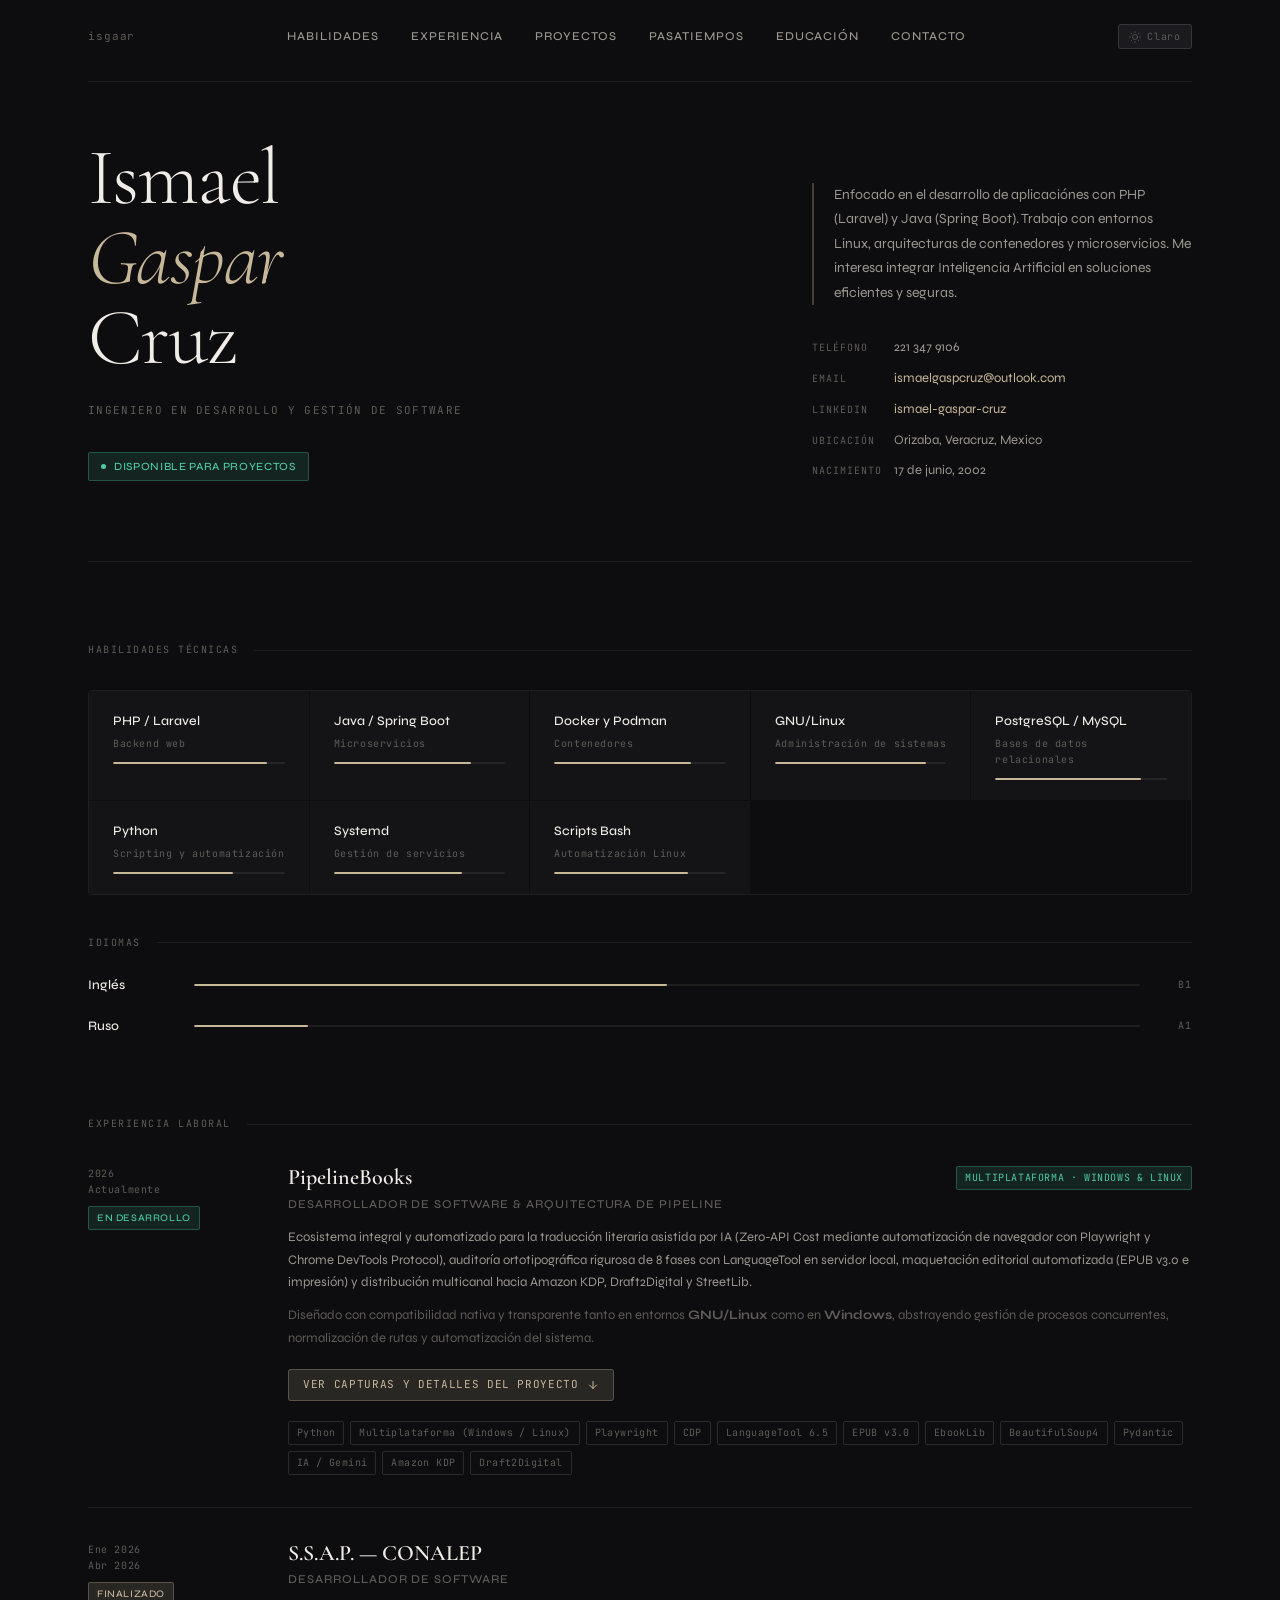
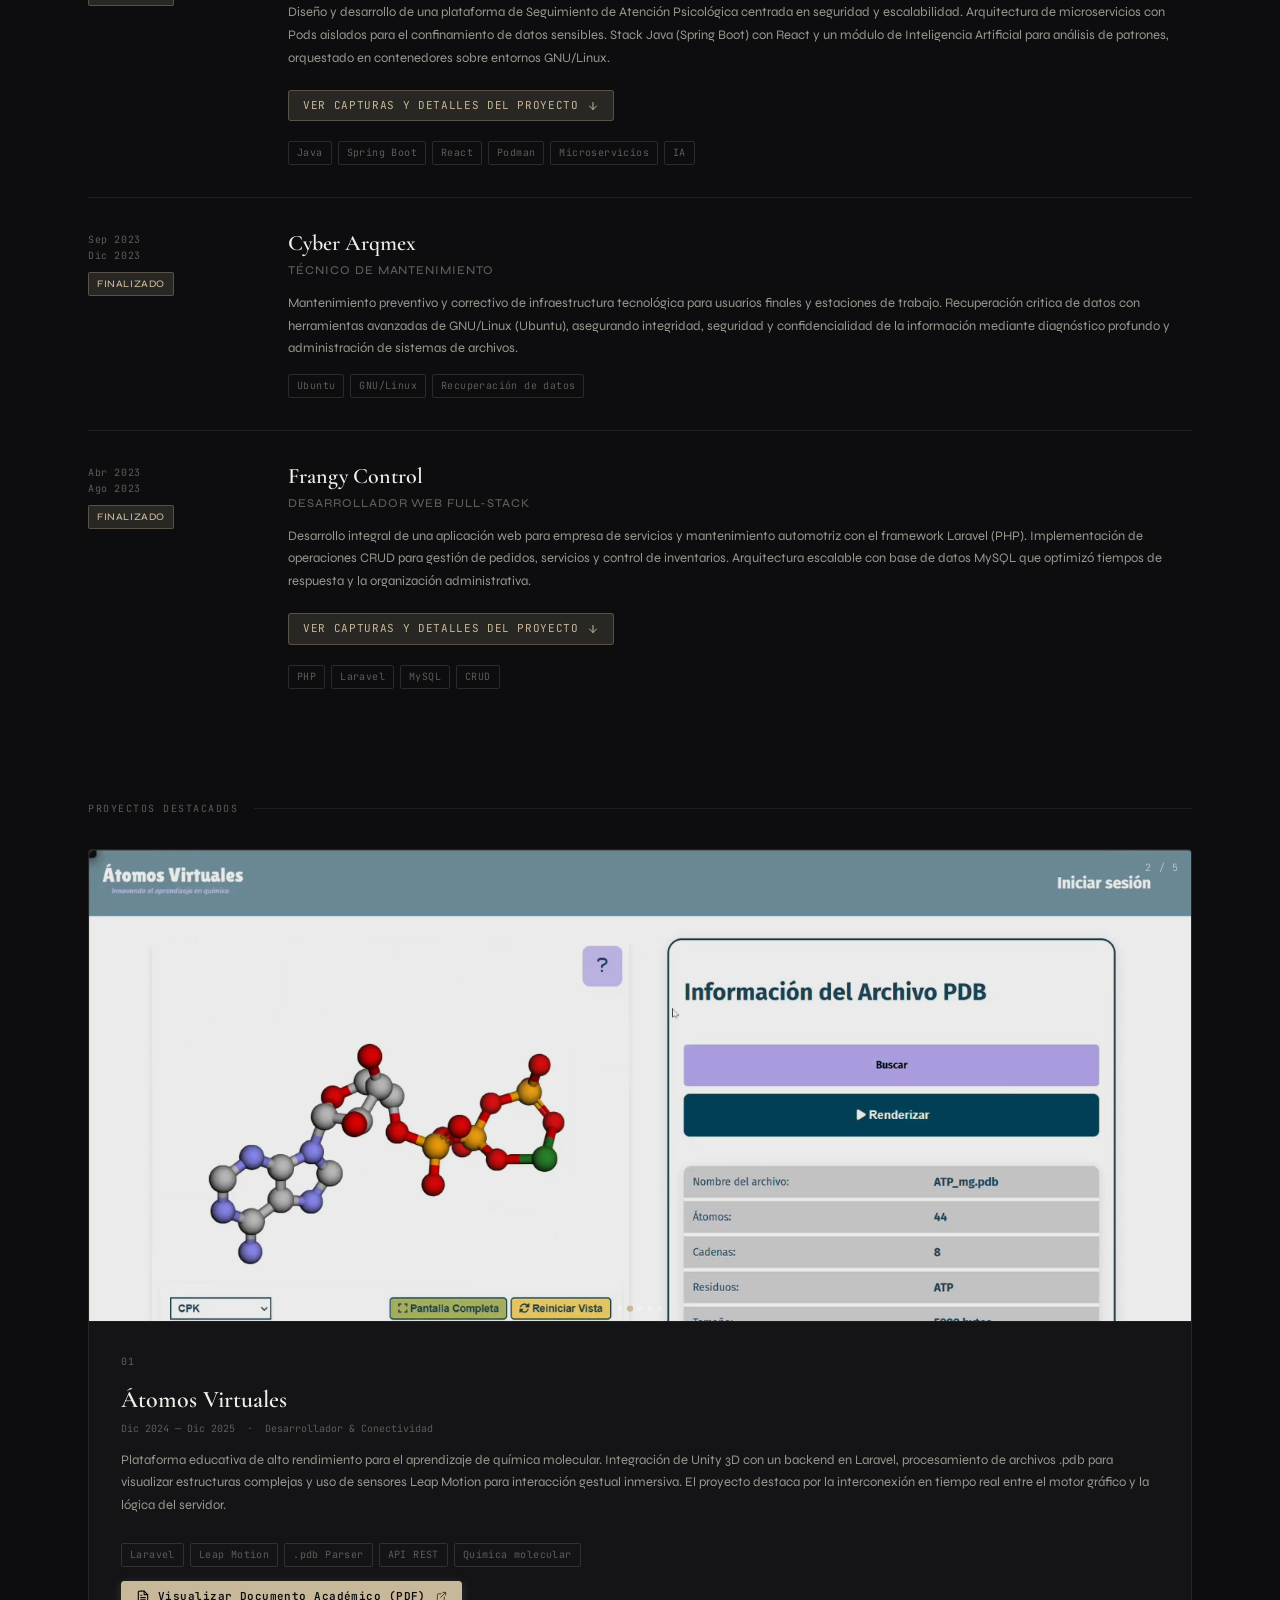
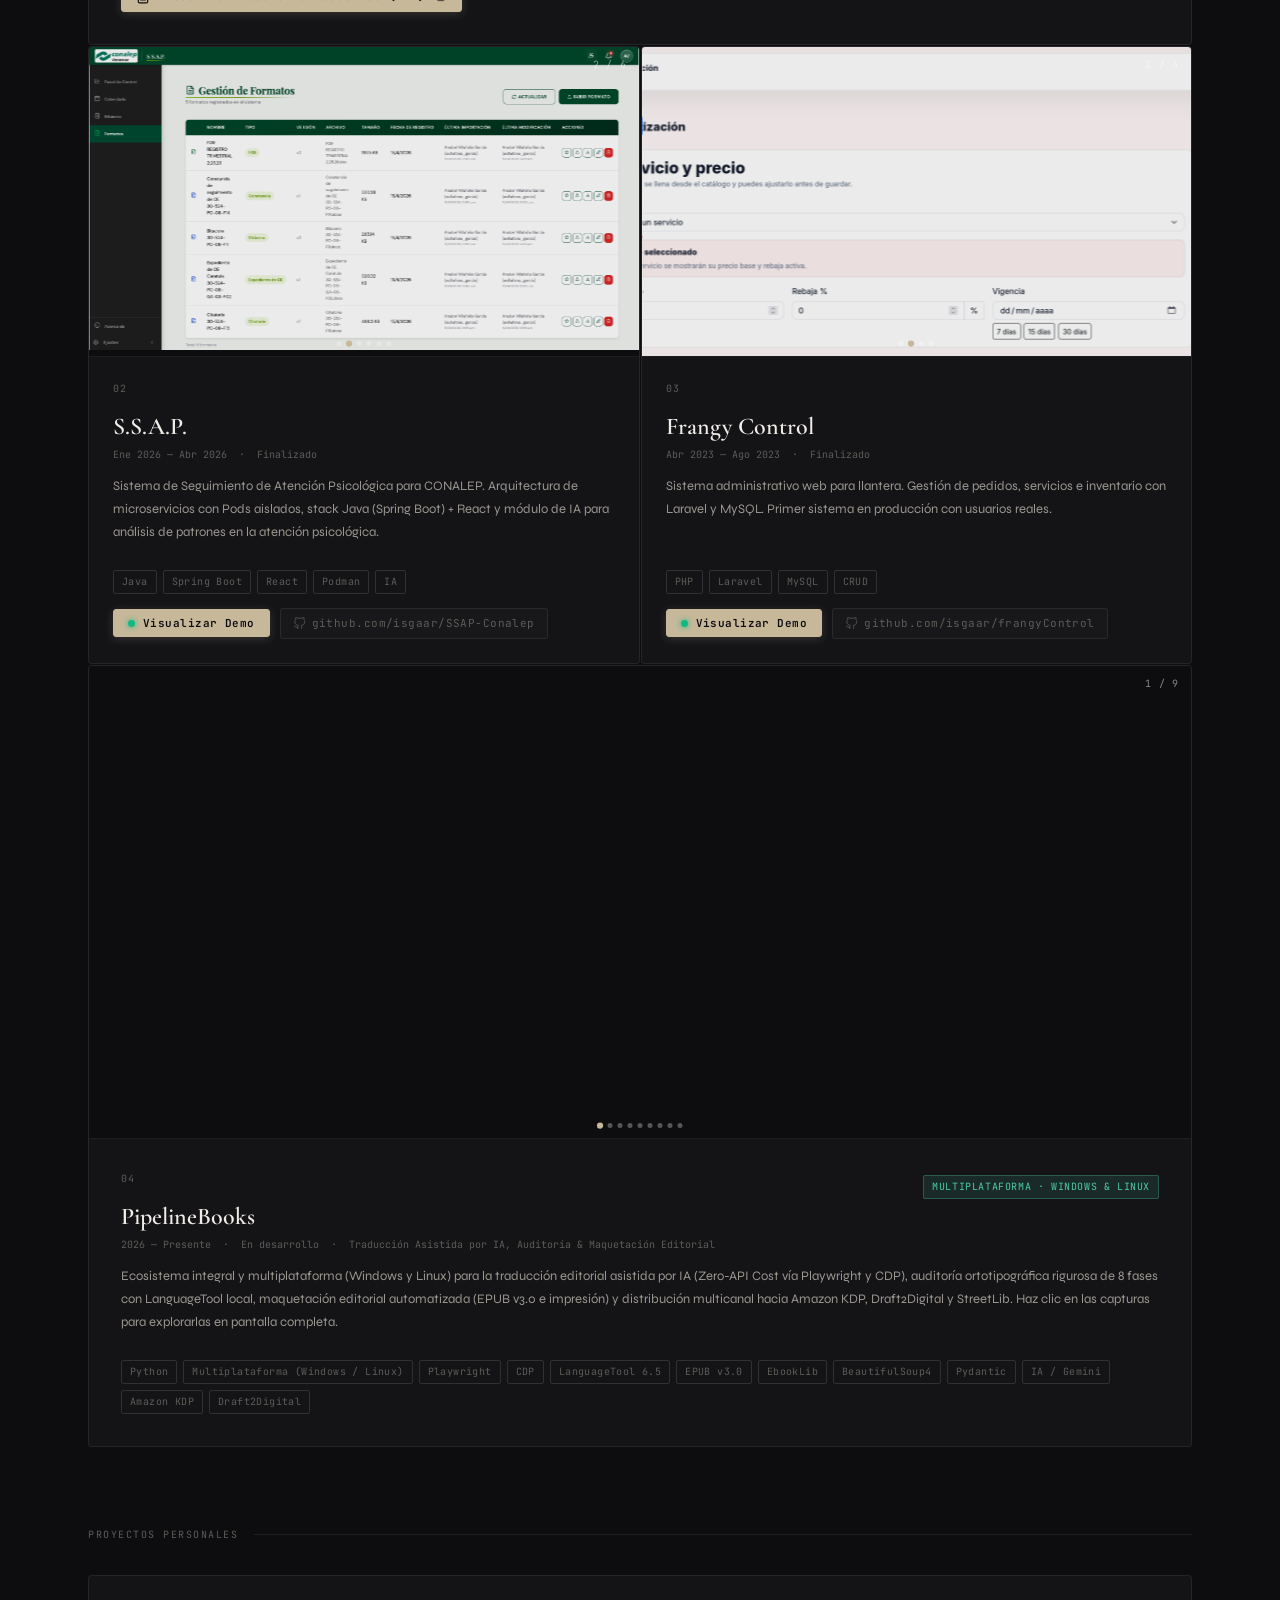
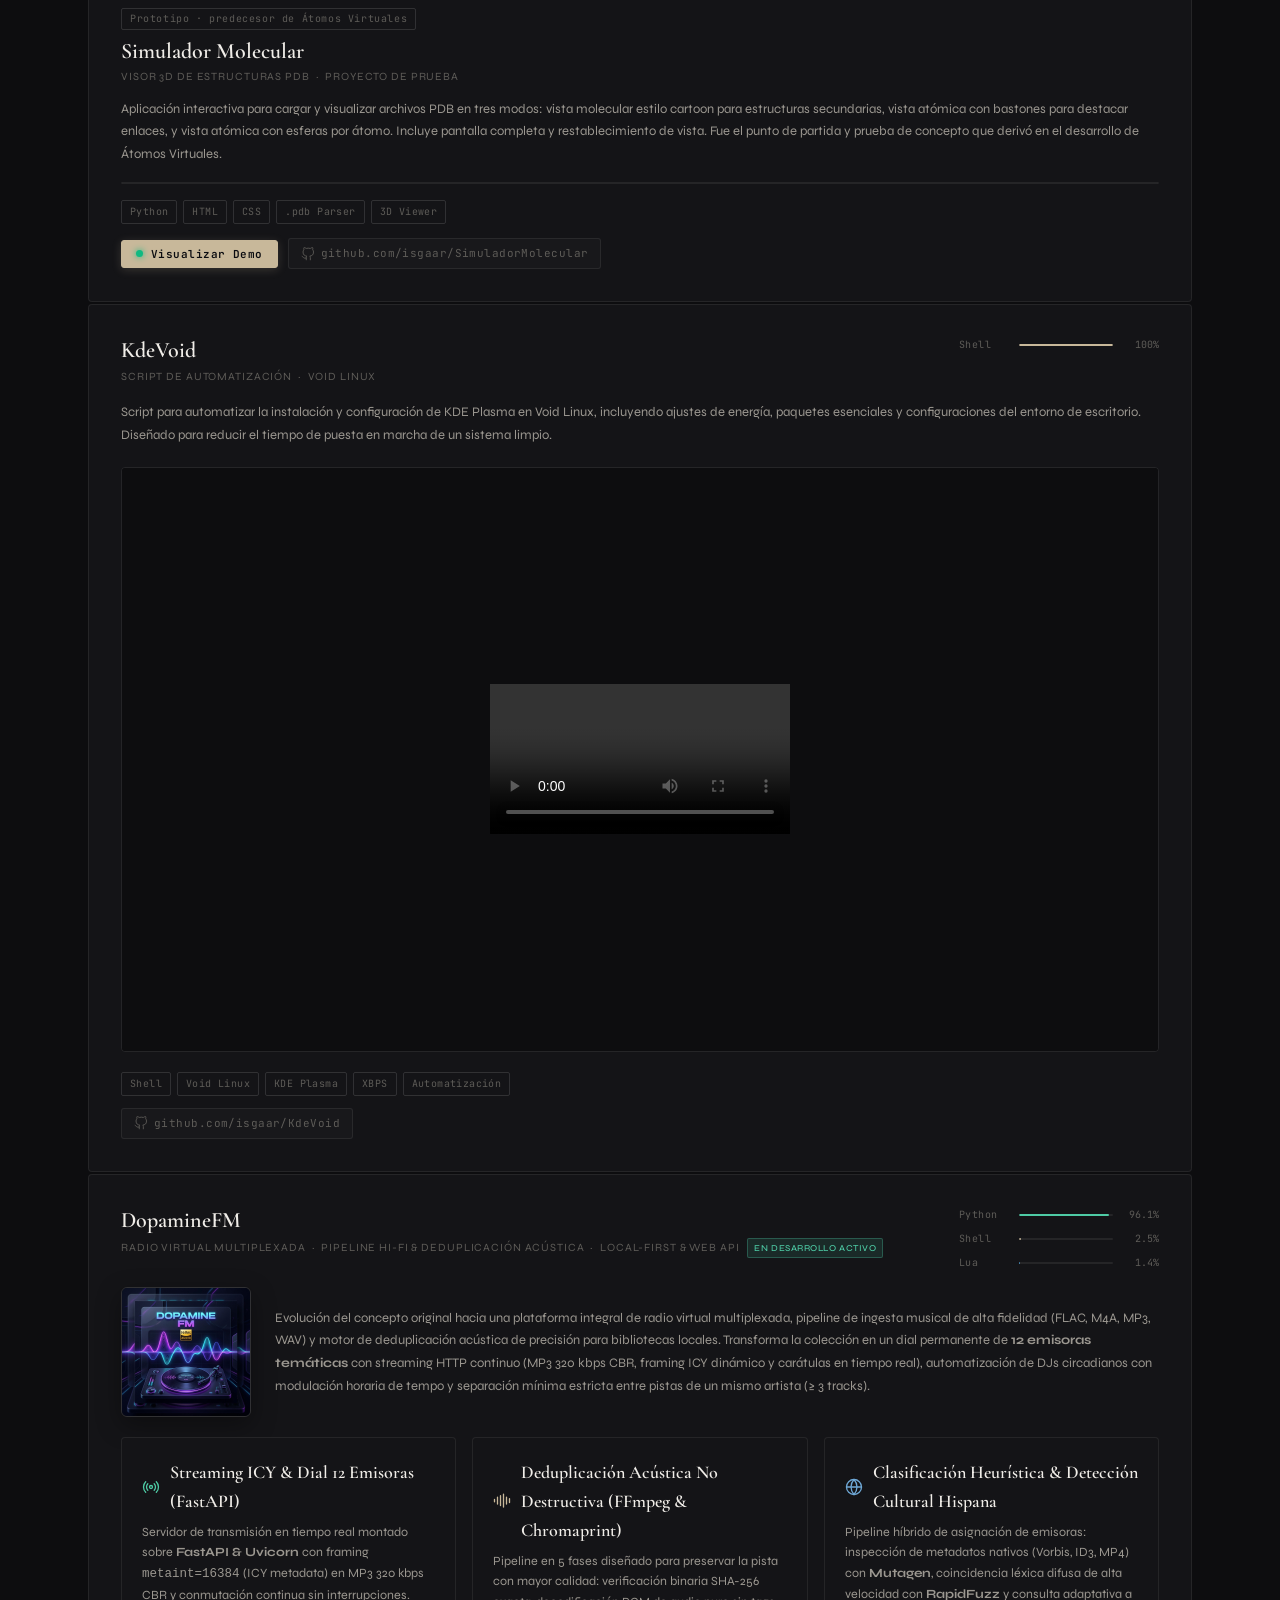
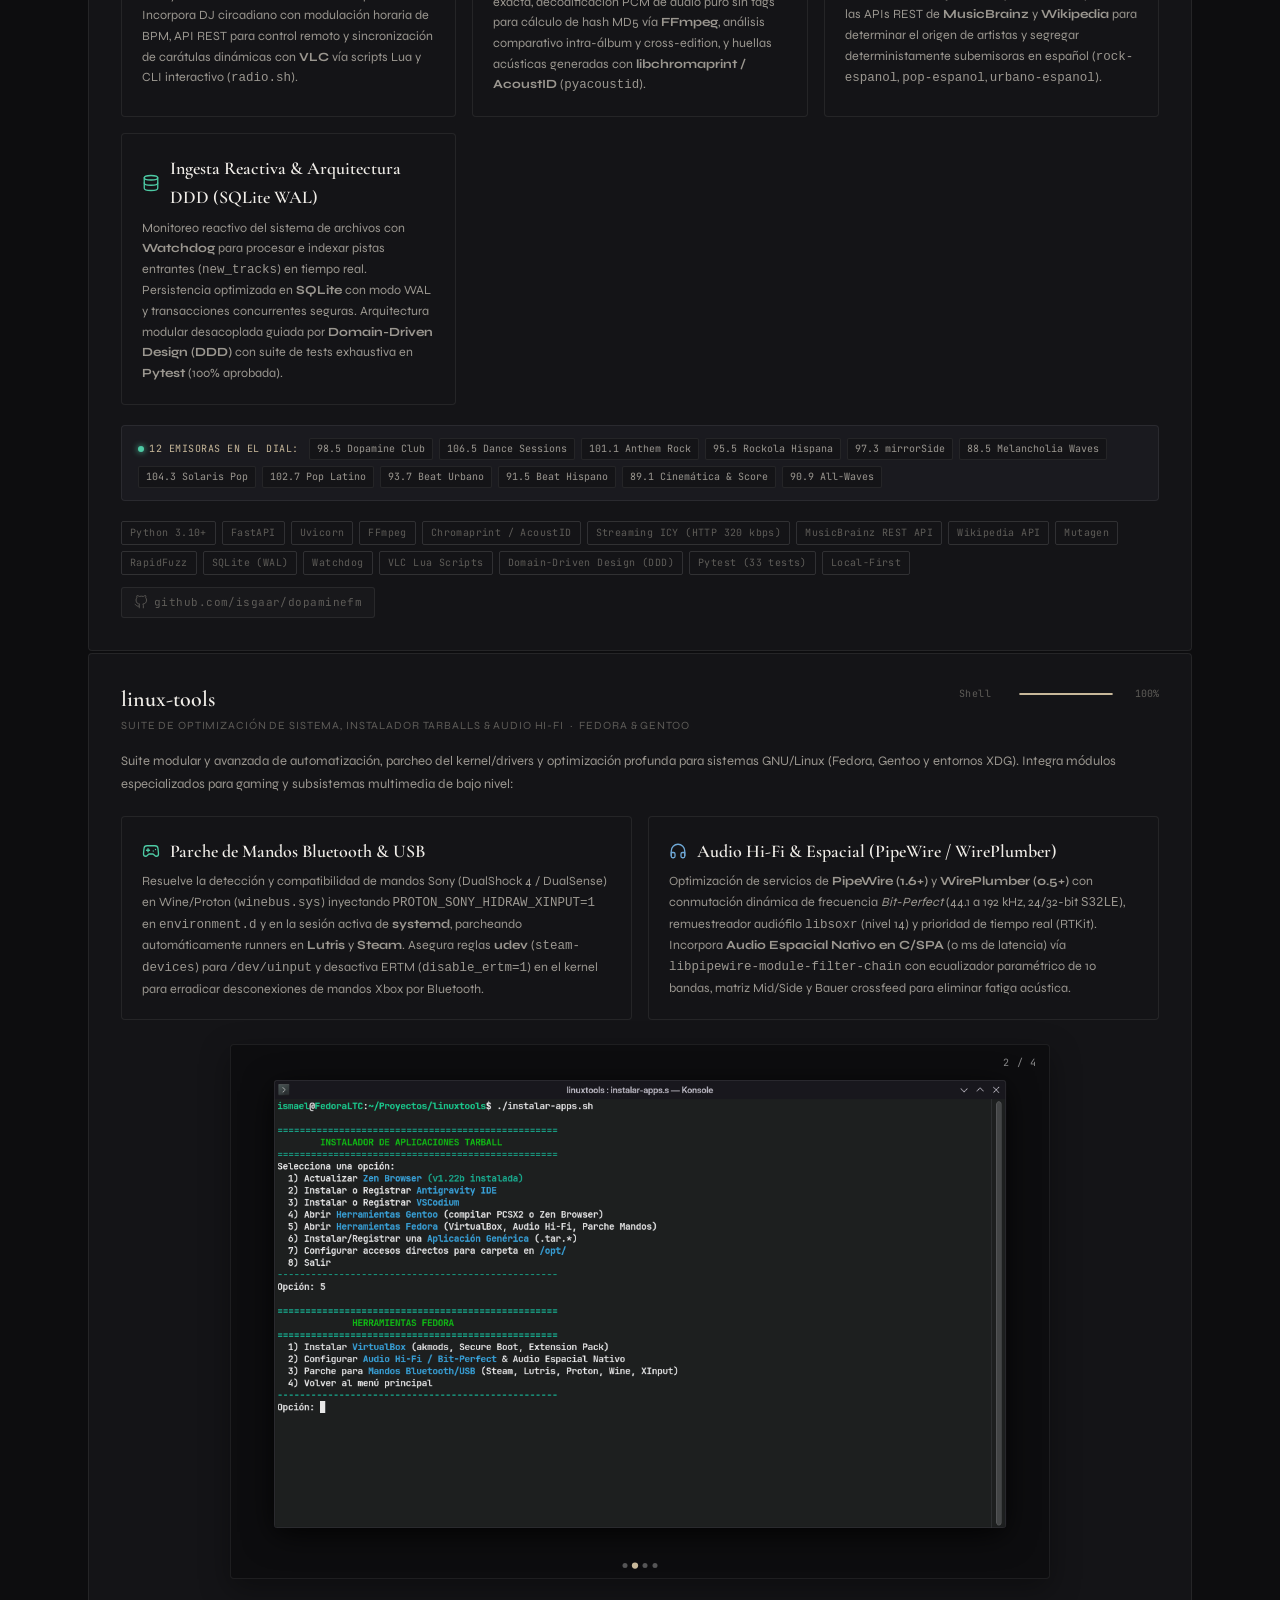
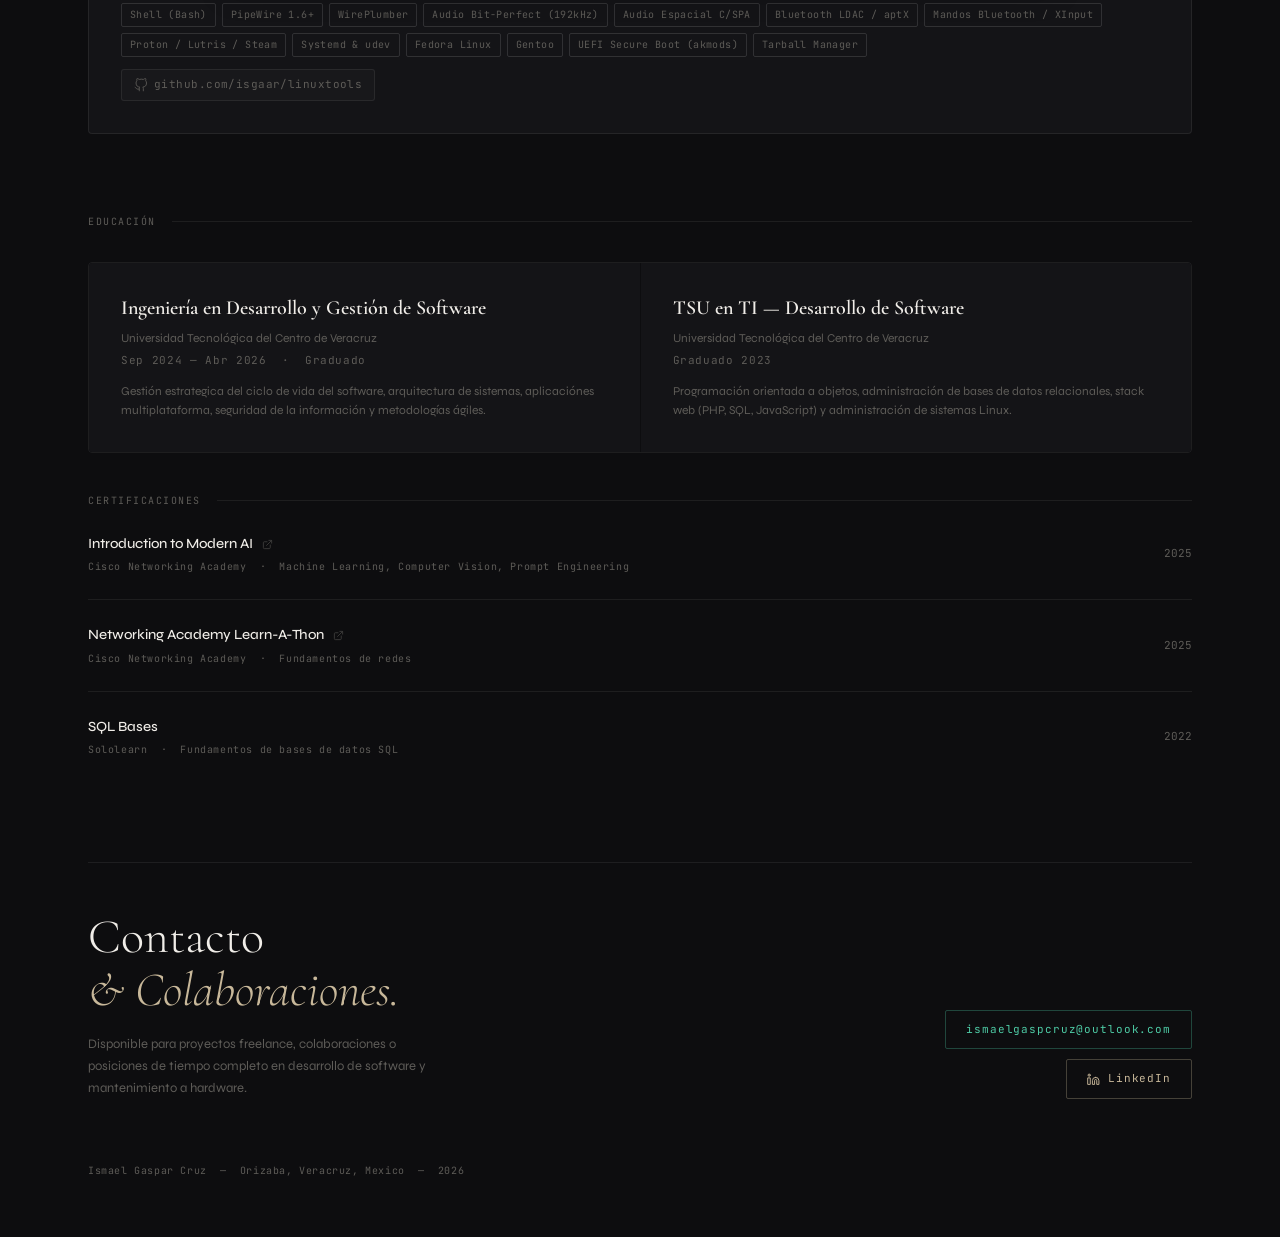
==== index.html @ 1c425f68 "feat: actualizar Dopamine AI a DopamineFM con arquitectura, tecnologías y dial - Transición del conc" ====
<!DOCTYPE html>
<html lang="es">

<head>
  <meta charset="UTF-8">
  <meta name="viewport" content="width=device-width, initial-scale=1.0">
  <title>Portafolio de Ismael</title>
  <link rel="icon" type="image/x-icon" href="./player.ico">
  <link rel="shortcut icon" href="./player.ico">
  <link rel="preconnect" href="https://fonts.googleapis.com">
  <link rel="preconnect" href="https://fonts.gstatic.com" crossorigin>
  <link
    href="https://fonts.googleapis.com/css2?family=Cormorant+Garamond:ital,wght@0,300;0,400;0,600;1,300;1,400&family=Syne:wght@400;500;700;800&family=JetBrains+Mono:wght@300;400&display=swap"
    rel="stylesheet">

  <style>
    :root {
      --bg: #0d0d0f;
      --bg-surface: #141417;
      --bg-raised: #1a1a1f;
      --border: rgba(255, 255, 255, 0.07);
      --border-mid: rgba(255, 255, 255, 0.12);
      --accent: #c8b89a;
      --accent-dim: rgba(200, 184, 154, 0.15);
      --accent-border: rgba(200, 184, 154, 0.3);
      --teal: #4ecba5;
      --teal-dim: rgba(78, 203, 165, 0.12);
      --teal-border: rgba(78, 203, 165, 0.3);
      --blue: #6fa8d6;
      --blue-dim: rgba(111, 168, 214, 0.12);
      --text-primary: #f0ede8;
      --text-secondary: #9b9790;
      --text-muted: #5e5c58;
      --font-display: 'Cormorant Garamond', Georgia, serif;
      --font-ui: 'Syne', sans-serif;
      --font-mono: 'JetBrains Mono', monospace;
      --page-max: 1200px;
      --page-pad: clamp(1rem, 4vw, 3rem);
    }

    /* ── Light / color theme support ── */
    [data-theme="light"] {
      --bg: #f4f2ee;
      --bg-surface: #ebe8e2;
      --bg-raised: #e0dcd4;
      --border: rgba(0, 0, 0, 0.08);
      --border-mid: rgba(0, 0, 0, 0.14);
      --accent: #8b6f4e;
      --accent-dim: rgba(139, 111, 78, 0.12);
      --accent-border: rgba(139, 111, 78, 0.3);
      --teal: #2a8c6e;
      --teal-dim: rgba(42, 140, 110, 0.1);
      --teal-border: rgba(42, 140, 110, 0.3);
      --text-primary: #1a1814;
      --text-secondary: #4a4742;
      --text-muted: #8a8680;
    }

    *,
    *::before,
    *::after {
      box-sizing: border-box;
      margin: 0;
      padding: 0;
    }

    html {
      scroll-behavior: smooth;
    }

    body {
      background: var(--bg);
      color: var(--text-primary);
      font-family: var(--font-ui);
      font-size: 14px;
      line-height: 1.6;
      min-height: 100vh;
    }

    /* ── Layout ── */
    .page {
      max-width: var(--page-max);
      margin: 0 auto;
      padding: 0 var(--page-pad) 4rem;
    }

    /* ── Nav ── */
    nav {
      display: flex;
      justify-content: space-between;
      align-items: center;
      padding: 1.5rem 0 2rem;
      border-bottom: 1px solid var(--border);
      margin-bottom: 3.5rem;
    }

    .nav-logo {
      font-family: var(--font-mono);
      font-size: 11px;
      color: var(--text-muted);
      letter-spacing: 0.08em;
    }

    .nav-links {
      display: flex;
      gap: 2rem;
      list-style: none;
    }

    .nav-links a {
      font-size: 12px;
      font-weight: 500;
      color: var(--text-secondary);
      text-decoration: none;
      letter-spacing: 0.08em;
      text-transform: uppercase;
      transition: color 0.2s;
    }

    .nav-links a:hover {
      color: var(--text-primary);
    }

    /* ── Hero ── */
    .hero {
      display: grid;
      grid-template-columns: 1fr 380px;
      gap: 4rem;
      align-items: end;
      padding-bottom: 5rem;
      border-bottom: 1px solid var(--border);
      margin-bottom: 5rem;
      animation: fadeUp 0.8s ease both;
    }

    .hero-heading {
      font-family: var(--font-display);
      font-size: clamp(56px, 8vw, 80px);
      font-weight: 300;
      line-height: 1.0;
      color: var(--text-primary);
      letter-spacing: -0.02em;
    }

    .hero-heading em {
      font-style: italic;
      color: var(--accent);
    }

    .hero-sub {
      font-family: var(--font-mono);
      font-size: 11px;
      letter-spacing: 0.12em;
      color: var(--text-muted);
      text-transform: uppercase;
      margin-top: 1.5rem;
    }

    .hero-status {
      display: inline-flex;
      align-items: center;
      gap: 8px;
      background: var(--teal-dim);
      border: 1px solid var(--teal-border);
      border-radius: 2px;
      padding: 5px 12px;
      font-size: 11px;
      font-weight: 500;
      color: var(--teal);
      letter-spacing: 0.06em;
      text-transform: uppercase;
      margin-top: 2rem;
    }

    .status-dot {
      width: 5px;
      height: 5px;
      border-radius: 50%;
      background: var(--teal);
      animation: pulse 2s infinite;
    }

    .hero-bio {
      font-size: 14px;
      color: var(--text-secondary);
      line-height: 1.75;
      border-left: 2px solid var(--accent-border);
      padding-left: 1.25rem;
    }

    .hero-contact {
      margin-top: 2rem;
      display: flex;
      flex-direction: column;
      gap: 10px;
    }

    .contact-row {
      display: grid;
      grid-template-columns: 70px 1fr;
      gap: 12px;
      align-items: baseline;
    }

    .contact-label {
      font-family: var(--font-mono);
      font-size: 10px;
      color: var(--text-muted);
      letter-spacing: 0.1em;
      text-transform: uppercase;
    }

    .contact-value {
      font-size: 13px;
      color: var(--text-secondary);
    }

    .contact-value a {
      color: var(--accent);
      text-decoration: none;
      transition: opacity 0.2s;
    }

    .contact-value a:hover {
      opacity: 0.7;
    }

    /* ── Section ── */
    .section {
      margin-bottom: 5rem;
      animation: fadeUp 0.8s ease both;
    }

    .section-label {
      font-family: var(--font-mono);
      font-size: 10px;
      letter-spacing: 0.15em;
      color: var(--text-muted);
      text-transform: uppercase;
      margin-bottom: 2rem;
      display: flex;
      align-items: center;
      gap: 1rem;
    }

    .section-label::after {
      content: '';
      flex: 1;
      height: 1px;
      background: var(--border);
    }

    /* ── Skills ── */
    .skills-grid {
      display: grid;
      grid-template-columns: repeat(auto-fill, minmax(200px, 1fr));
      gap: 1px;
      border: 1px solid var(--border);
      border-radius: 4px;
      overflow: hidden;
    }

    .skill-item {
      background: var(--bg-surface);
      padding: 1.25rem 1.5rem;
      transition: background 0.2s;
    }

    .skill-item:hover {
      background: var(--bg-raised);
    }

    .skill-name {
      font-size: 13px;
      font-weight: 500;
      color: var(--text-primary);
      margin-bottom: 4px;
    }

    .skill-level {
      font-family: var(--font-mono);
      font-size: 10px;
      color: var(--text-muted);
      letter-spacing: 0.06em;
    }

    .skill-bar {
      height: 2px;
      background: var(--border);
      border-radius: 1px;
      margin-top: 10px;
      overflow: hidden;
    }

    .skill-fill {
      height: 100%;
      border-radius: 1px;
      background: var(--accent);
    }

    /* ── Experience ── */
    .exp-list {
      display: flex;
      flex-direction: column;
      gap: 0;
    }

    .exp-item {
      display: grid;
      grid-template-columns: 160px 1fr;
      gap: 2.5rem;
      padding: 2rem 0;
      border-bottom: 1px solid var(--border);
      transition: opacity 0.2s;
    }

    .exp-item:first-child {
      padding-top: 0;
    }

    .exp-item:last-child {
      border-bottom: none;
    }

    .exp-meta {
      padding-top: 2px;
    }

    .exp-period {
      font-family: var(--font-mono);
      font-size: 10px;
      color: var(--text-muted);
      letter-spacing: 0.06em;
      line-height: 1.6;
    }

    .exp-badge {
      display: inline-block;
      margin-top: 8px;
      font-size: 10px;
      font-weight: 500;
      padding: 3px 8px;
      border-radius: 2px;
      letter-spacing: 0.06em;
      text-transform: uppercase;
    }

    .badge-current {
      background: var(--teal-dim);
      color: var(--teal);
      border: 1px solid var(--teal-border);
    }

    .badge-past {
      background: var(--accent-dim);
      color: var(--accent);
      border: 1px solid var(--accent-border);
    }

    .exp-detail-link {
      display: inline-flex;
      align-items: center;
      gap: 8px;
      font-family: var(--font-mono);
      font-size: 11px;
      letter-spacing: 0.06em;
      text-transform: uppercase;
      color: var(--accent);
      text-decoration: none;
      background: var(--accent-dim);
      border: 1px solid var(--accent-border);
      padding: 6px 14px;
      border-radius: 3px;
      transition: background 0.2s, border-color 0.2s, color 0.2s, transform 0.2s;
    }

    .exp-detail-link:hover {
      background: var(--accent);
      color: var(--bg);
      border-color: var(--accent);
      transform: translateY(-1px);
    }

    .exp-company {
      font-family: var(--font-display);
      font-size: 22px;
      font-weight: 600;
      color: var(--text-primary);
      line-height: 1.2;
    }

    .exp-role {
      font-size: 12px;
      font-weight: 500;
      color: var(--text-muted);
      letter-spacing: 0.08em;
      text-transform: uppercase;
      margin-top: 4px;
      margin-bottom: 12px;
    }

    .exp-desc {
      font-size: 13px;
      color: var(--text-secondary);
      line-height: 1.75;
    }

    .tech-row {
      display: flex;
      flex-wrap: wrap;
      gap: 6px;
      margin-top: 14px;
    }

    .tech-tag {
      font-family: var(--font-mono);
      font-size: 10px;
      padding: 3px 8px;
      border: 1px solid var(--border-mid);
      border-radius: 2px;
      color: var(--text-muted);
      letter-spacing: 0.04em;
      transition: border-color 0.2s, color 0.2s;
    }

    .tech-tag:hover {
      border-color: var(--accent-border);
      color: var(--accent);
    }

    /* ── Projects ── */
    .proj-grid {
      display: grid;
      grid-template-columns: 1fr 1fr;
      gap: 1px;
      border: 1px solid var(--border);
      border-radius: 4px;
      overflow: hidden;
    }

    .proj-card {
      background: var(--bg-surface);
      padding: 2rem;
      transition: background 0.25s;
      cursor: default;
    }

    .proj-card:hover {
      background: var(--bg-raised);
    }

    .proj-card.featured {
      grid-column: 1 / -1;
      background: var(--bg-surface);
      border-bottom: 1px solid var(--border);
    }

    .proj-number {
      font-family: var(--font-mono);
      font-size: 10px;
      color: var(--text-muted);
      letter-spacing: 0.1em;
      margin-bottom: 1rem;
    }

    .proj-name {
      font-family: var(--font-display);
      font-size: 24px;
      font-weight: 600;
      color: var(--text-primary);
      line-height: 1.2;
      margin-bottom: 6px;
    }

    .proj-period {
      font-family: var(--font-mono);
      font-size: 10px;
      color: var(--text-muted);
      margin-bottom: 12px;
    }

    .proj-desc {
      font-size: 13px;
      color: var(--text-secondary);
      line-height: 1.75;
    }

    /* ── Education ── */
    .edu-grid {
      display: grid;
      grid-template-columns: 1fr 1fr;
      gap: 1px;
      border: 1px solid var(--border);
      border-radius: 4px;
      overflow: hidden;
    }

    .edu-card {
      background: var(--bg-surface);
      padding: 2rem;
    }

    .edu-degree {
      font-family: var(--font-display);
      font-size: 20px;
      font-weight: 600;
      color: var(--text-primary);
      line-height: 1.3;
      margin-bottom: 8px;
    }

    .edu-school {
      font-size: 12px;
      color: var(--text-muted);
      margin-bottom: 4px;
    }

    .edu-year {
      font-family: var(--font-mono);
      font-size: 11px;
      color: var(--text-muted);
      letter-spacing: 0.06em;
    }

    /* ── Languages ── */
    .lang-list {
      display: flex;
      flex-direction: column;
      gap: 1.25rem;
    }

    .lang-row {
      display: grid;
      grid-template-columns: 90px 1fr 36px;
      align-items: center;
      gap: 1rem;
    }

    .lang-name {
      font-size: 13px;
      color: var(--text-primary);
      font-weight: 500;
    }

    .lang-bar-bg {
      height: 2px;
      background: var(--border);
      border-radius: 1px;
      overflow: hidden;
    }

    .lang-fill {
      height: 100%;
      border-radius: 1px;
      background: var(--accent);
    }

    .lang-code {
      font-family: var(--font-mono);
      font-size: 10px;
      color: var(--text-muted);
      letter-spacing: 0.08em;
      text-align: right;
    }

    /* ── Certifications ── */
    .cert-item {
      padding: 1.5rem 0;
      border-bottom: 1px solid var(--border);
      display: grid;
      grid-template-columns: 1fr auto;
      gap: 2rem;
      align-items: center;
    }

    .cert-item:last-child {
      border-bottom: none;
    }

    .cert-name {
      font-size: 14px;
      font-weight: 500;
      color: var(--text-primary);
      margin-bottom: 4px;
    }

    .cert-org {
      font-family: var(--font-mono);
      font-size: 10px;
      color: var(--text-muted);
      letter-spacing: 0.06em;
    }

    .cert-year {
      font-family: var(--font-mono);
      font-size: 11px;
      color: var(--text-muted);
      white-space: nowrap;
    }

    .cert-link {
      display: inline-flex;
      align-items: center;
      margin-left: 6px;
      color: var(--text-muted);
      text-decoration: none;
      vertical-align: middle;
      opacity: 0.6;
      transition: color 0.2s, opacity 0.2s;
    }

    .cert-link:hover {
      color: var(--accent);
      opacity: 1;
    }

    /* ── Footer ── */
    footer {
      border-top: 1px solid var(--border);
      padding-top: 3rem;
      display: grid;
      grid-template-columns: 1fr auto;
      align-items: end;
      gap: 2rem;
    }

    .footer-heading {
      font-family: var(--font-display);
      font-size: clamp(32px, 5vw, 48px);
      font-weight: 300;
      color: var(--text-primary);
      line-height: 1.1;
    }

    .footer-heading em {
      font-style: italic;
      color: var(--accent);
    }

    .footer-email {
      display: inline-block;
      font-family: var(--font-mono);
      font-size: 11px;
      color: var(--teal);
      letter-spacing: 0.08em;
      border: 1px solid var(--teal-border);
      padding: 10px 20px;
      border-radius: 2px;
      text-decoration: none;
      transition: background 0.2s;
    }

    .footer-email:hover {
      background: var(--teal-dim);
    }

    .footer-contact-actions {
      display: flex;
      flex-direction: column;
      gap: 10px;
      align-items: flex-end;
    }

    .footer-link-btn {
      display: inline-flex;
      align-items: center;
      gap: 8px;
      font-family: var(--font-mono);
      font-size: 11px;
      color: var(--accent);
      letter-spacing: 0.08em;
      border: 1px solid var(--accent-border);
      padding: 10px 20px;
      border-radius: 2px;
      text-decoration: none;
      transition: background 0.2s, color 0.2s, border-color 0.2s;
    }

    .footer-link-btn:hover {
      background: var(--accent-dim);
    }

    .footer-copy {
      font-family: var(--font-mono);
      font-size: 10px;
      color: var(--text-muted);
      margin-top: 2rem;
      grid-column: 1 / -1;
      letter-spacing: 0.06em;
    }

    /* ── Animations ── */
    @keyframes fadeUp {
      from {
        opacity: 0;
        transform: translateY(16px);
      }

      to {
        opacity: 1;
        transform: translateY(0);
      }
    }

    @keyframes pulse {

      0%,
      100% {
        opacity: 1;
      }

      50% {
        opacity: 0.4;
      }
    }

    .section:nth-child(2) {
      animation-delay: 0.05s;
    }

    .section:nth-child(3) {
      animation-delay: 0.10s;
    }

    .section:nth-child(4) {
      animation-delay: 0.15s;
    }

    .section:nth-child(5) {
      animation-delay: 0.20s;
    }

    .section:nth-child(6) {
      animation-delay: 0.25s;
    }

    /* ── Responsive ── */
    @media (max-width: 700px) {
      .hero {
        grid-template-columns: 1fr;
        gap: 2.5rem;
      }

      .exp-item {
        grid-template-columns: 1fr;
        gap: 0.5rem;
      }

      .proj-duo {
        grid-template-columns: 1fr;
      }

      .edu-grid {
        grid-template-columns: 1fr;
      }

      footer {
        grid-template-columns: 1fr;
      }

      .footer-contact-actions {
        align-items: flex-start;
      }

      .nav-links {
        display: none;
      }

      .hobby-header {
        flex-direction: column;
        gap: 1rem;
      }

      .hobby-langs {
        width: 100%;
      }
    }

    /* ── Project blocks (new) ── */
    .proj-block {
      background: var(--bg-surface);
      border: 1px solid var(--border);
      border-radius: 4px;
      overflow: hidden;
      transition: border-color 0.2s;
      display: flex;
      flex-direction: column;
    }

    .proj-block:hover {
      border-color: var(--border-mid);
    }

    .featured-block {
      background: var(--bg-surface);
      border: 1px solid var(--border);
      border-radius: 4px;
      margin-bottom: 1px;
      transition: border-color 0.2s;
    }

    .featured-block:hover {
      border-color: var(--border-mid);
    }

    .featured-block .proj-block-body {
      padding: 2rem;
    }

    .proj-duo {
      display: grid;
      grid-template-columns: 1fr 1fr;
      gap: 1px;
      margin-top: 1px;
    }

    .proj-block-body {
      padding: 1.5rem;
      display: flex;
      flex-direction: column;
      flex: 1;
    }

    .proj-block-body .proj-desc {
      flex: 1;
      margin-bottom: 0.75rem;
    }

    .proj-img-wrap {
      width: 100%;
      aspect-ratio: 16 / 9;
      overflow: hidden;
      border-bottom: 1px solid var(--border);
      background: var(--bg);
    }

    .proj-img {
      width: 100%;
      height: 100%;
      object-fit: cover;
      display: block;
    }

    .proj-img-placeholder {
      width: 100%;
      height: 100%;
      display: flex;
      flex-direction: column;
      align-items: center;
      justify-content: center;
      gap: 10px;
      background: repeating-linear-gradient(45deg,
          transparent,
          transparent 10px,
          rgba(255, 255, 255, 0.015) 10px,
          rgba(255, 255, 255, 0.015) 20px);
    }

    .placeholder-hint {
      font-family: var(--font-mono);
      font-size: 10px;
      color: var(--text-muted);
      text-align: center;
      line-height: 1.6;
      letter-spacing: 0.04em;
    }

    /* ── Hobby / personal projects ── */
    .hobby-list {
      display: flex;
      flex-direction: column;
      gap: 1px;
    }

    .hobby-item {
      background: var(--bg-surface);
      border: 1px solid var(--border);
      border-radius: 4px;
      padding: 2rem;
      transition: border-color 0.2s;
    }

    .hobby-item+.hobby-item {
      margin-top: 1px;
    }

    .hobby-item:hover {
      border-color: var(--border-mid);
    }

    .hobby-header {
      display: flex;
      justify-content: space-between;
      align-items: flex-start;
      gap: 2rem;
      margin-bottom: 1rem;
    }

    .hobby-name {
      font-family: var(--font-display);
      font-size: 22px;
      font-weight: 600;
      color: var(--text-primary);
      line-height: 1.2;
    }

    .hobby-sub {
      font-size: 11px;
      color: var(--text-muted);
      letter-spacing: 0.08em;
      text-transform: uppercase;
      margin-top: 4px;
    }

    .hobby-desc {
      font-size: 13px;
      color: var(--text-secondary);
      line-height: 1.75;
      margin-bottom: 1rem;
    }

    .hobby-langs {
      min-width: 200px;
      display: flex;
      flex-direction: column;
      gap: 8px;
    }

    .hlang-row {
      display: grid;
      grid-template-columns: 52px 1fr 38px;
      align-items: center;
      gap: 8px;
    }

    .hlang-name {
      font-family: var(--font-mono);
      font-size: 10px;
      color: var(--text-muted);
      letter-spacing: 0.04em;
    }

    .hlang-bar-bg {
      height: 2px;
      background: var(--border);
      border-radius: 1px;
      overflow: hidden;
    }

    .hlang-fill {
      height: 100%;
      border-radius: 1px;
    }

    .hlang-pct {
      font-family: var(--font-mono);
      font-size: 10px;
      color: var(--text-muted);
      text-align: right;
    }

    /* ── Video placeholder ── */
    .video-wrap {
      margin: 1.25rem 0;
      border-radius: 4px;
      overflow: hidden;
      border: 1px solid var(--border);
    }

    .video-placeholder {
      width: 100%;
      aspect-ratio: 16 / 9;
      background: var(--bg);
      display: flex;
      align-items: center;
      justify-content: center;
    }

    .video-inner {
      display: flex;
      flex-direction: column;
      align-items: center;
      gap: 6px;
    }

    .proj-video {
      width: 100%;
      display: block;
      border-radius: 0;
    }

    /* ── Project GitHub link ── */
    .proj-github-link {
      display: inline-flex;
      align-items: center;
      gap: 6px;
      font-family: var(--font-mono);
      font-size: 11px;
      color: var(--text-muted);
      text-decoration: none;
      letter-spacing: 0.04em;
      border: 1px solid var(--border);
      padding: 6px 12px;
      border-radius: 3px;
      transition: color 0.2s, border-color 0.2s, background 0.2s;
      white-space: nowrap;
      background: rgba(255, 255, 255, 0.02);
    }

    .proj-github-link:hover {
      color: var(--accent);
      border-color: var(--accent-border);
      background: rgba(255, 255, 255, 0.05);
    }

    /* ── Project Actions Row ── */
    .proj-actions {
      display: flex;
      align-items: center;
      gap: 10px;
      flex-wrap: wrap;
      margin-top: 14px;
    }

    /* ── Project Live Demo Button & PDF Button ── */
    .proj-demo-btn,
    .proj-pdf-btn {
      display: inline-flex;
      align-items: center;
      gap: 8px;
      font-family: var(--font-mono);
      font-size: 11px;
      font-weight: 600;
      color: #0b0c10;
      background: var(--accent);
      text-decoration: none;
      letter-spacing: 0.04em;
      border: 1px solid var(--accent);
      padding: 6px 14px;
      border-radius: 3px;
      transition: all 0.2s ease;
      cursor: pointer;
      white-space: nowrap;
      box-shadow: 0 2px 10px rgba(200, 184, 154, 0.2);
    }

    .proj-demo-btn:hover,
    .proj-pdf-btn:hover {
      background: #dfd2b9;
      border-color: #dfd2b9;
      transform: translateY(-1px);
      box-shadow: 0 4px 14px rgba(200, 184, 154, 0.35);
      color: #0b0c10;
    }

    .proj-demo-btn .live-dot {
      width: 7px;
      height: 7px;
      background: #10b981;
      border-radius: 50%;
      box-shadow: 0 0 6px #10b981;
      display: inline-block;
      animation: livePulse 1.8s infinite;
    }

    @keyframes livePulse {
      0%, 100% { transform: scale(1); opacity: 1; }
      50% { transform: scale(0.75); opacity: 0.5; }
    }

    /* ── Demo Modal Backdrop & Window ── */
    .demo-modal-backdrop {
      position: fixed;
      top: 0;
      left: 0;
      width: 100vw;
      height: 100vh;
      background: rgba(8, 9, 12, 0.88);
      backdrop-filter: blur(10px);
      z-index: 2000;
      display: flex;
      align-items: center;
      justify-content: center;
      opacity: 0;
      pointer-events: none;
      transition: opacity 0.25s ease;
      padding: 1.5rem;
    }

    .demo-modal-backdrop.active {
      opacity: 1;
      pointer-events: auto;
    }

    .demo-modal-window {
      background: var(--bg-surface);
      border: 1px solid var(--border-mid);
      border-radius: 8px;
      width: 100%;
      max-width: 1200px;
      height: 90vh;
      display: flex;
      flex-direction: column;
      overflow: hidden;
      box-shadow: 0 25px 60px rgba(0, 0, 0, 0.75);
      transform: scale(0.97);
      transition: transform 0.25s cubic-bezier(0.16, 1, 0.3, 1);
    }

    .demo-modal-backdrop.active .demo-modal-window {
      transform: scale(1);
    }

    .demo-modal-header {
      padding: 0.85rem 1.25rem;
      background: rgba(20, 20, 23, 0.95);
      border-bottom: 1px solid var(--border);
      display: flex;
      align-items: center;
      justify-content: space-between;
      gap: 1rem;
    }

    .demo-modal-title {
      display: flex;
      align-items: center;
      gap: 12px;
    }

    .demo-modal-badge {
      font-family: var(--font-mono);
      font-size: 10px;
      letter-spacing: 0.08em;
      color: var(--accent);
      background: var(--accent-dim);
      border: 1px solid var(--accent-border);
      padding: 2px 8px;
      border-radius: 2px;
    }

    .demo-modal-title h3 {
      font-size: 14px;
      font-weight: 600;
      color: var(--text-primary);
    }

    .demo-modal-actions {
      display: flex;
      align-items: center;
      gap: 10px;
    }

    .demo-header-action {
      display: inline-flex;
      align-items: center;
      gap: 6px;
      font-family: var(--font-mono);
      font-size: 11px;
      color: var(--text-secondary);
      text-decoration: none;
      padding: 5px 10px;
      border: 1px solid var(--border);
      border-radius: 3px;
      transition: all 0.2s;
    }

    .demo-header-action:hover {
      color: var(--text-primary);
      border-color: var(--border-mid);
      background: rgba(255, 255, 255, 0.05);
    }

    .demo-header-close {
      background: transparent;
      border: 1px solid var(--border);
      color: var(--text-muted);
      cursor: pointer;
      width: 28px;
      height: 28px;
      display: flex;
      align-items: center;
      justify-content: center;
      border-radius: 3px;
      transition: all 0.2s;
    }

    .demo-header-close:hover {
      color: #ffffff;
      background: rgba(255, 255, 255, 0.1);
      border-color: var(--border-mid);
    }

    .demo-modal-body {
      flex: 1;
      width: 100%;
      height: 100%;
      position: relative;
      background: #000000;
    }

    .demo-modal-body iframe {
      width: 100%;
      height: 100%;
      border: none;
      display: block;
    }

    /* ── SimuladorMolecular screenshot gallery ── */
    .sim-gallery {
      display: grid;
      grid-template-columns: 1fr 1fr;
      gap: 1px;
      margin-top: 12px;
      border: 1px solid var(--border);
      border-radius: 4px;
      overflow: hidden;
    }

    .sim-thumb {
      width: 100%;
      aspect-ratio: 16/9;
      object-fit: cover;
      display: block;
      filter: brightness(0.9);
      transition: filter 0.2s;
    }

    .sim-thumb:hover {
      filter: brightness(1);
    }

    /* ── Slideshow ── */
    .slideshow-wrap {
      position: relative;
      width: 100%;
      overflow: hidden;
      background: var(--bg);
      cursor: pointer;
    }

    .slideshow-wrap:hover .slide-overlay {
      opacity: 1;
    }

    .slide-track {
      display: flex;
      transition: transform 0.5s cubic-bezier(0.4, 0, 0.2, 1);
      will-change: transform;
    }

    .slide-item {
      min-width: 100%;
      position: relative;
    }

    .slide-item img,
    .slide-item video {
      width: 100%;
      height: 100%;
      object-fit: cover;
      display: block;
      filter: brightness(0.92);
      transition: filter 0.25s;
    }

    .slideshow-wrap:hover .slide-item img,
    .slideshow-wrap:hover .slide-item video {
      filter: brightness(1);
    }

    .slide-overlay {
      position: absolute;
      inset: 0;
      background: rgba(13, 13, 15, 0.45);
      display: flex;
      align-items: center;
      justify-content: center;
      opacity: 0;
      transition: opacity 0.25s;
      pointer-events: none;
    }

    .slide-overlay-icon {
      width: 40px;
      height: 40px;
      background: rgba(200, 184, 154, 0.15);
      border: 1px solid rgba(200, 184, 154, 0.4);
      border-radius: 50%;
      display: flex;
      align-items: center;
      justify-content: center;
      color: var(--accent);
    }

    .slide-dots {
      position: absolute;
      bottom: 10px;
      left: 50%;
      transform: translateX(-50%);
      display: flex;
      gap: 5px;
      z-index: 2;
    }

    .slide-dot {
      width: 5px;
      height: 5px;
      border-radius: 50%;
      background: rgba(255, 255, 255, 0.3);
      transition: background 0.2s, transform 0.2s;
      cursor: pointer;
    }

    .slide-dot.active {
      background: var(--accent);
      transform: scale(1.25);
    }

    .slide-counter {
      position: absolute;
      top: 10px;
      right: 12px;
      font-family: var(--font-mono);
      font-size: 10px;
      color: rgba(255, 255, 255, 0.5);
      letter-spacing: 0.08em;
      z-index: 2;
      pointer-events: none;
    }

    /* ── Lightbox ── */
    .lightbox {
      position: fixed;
      inset: 0;
      z-index: 9999;
      background: rgba(0, 0, 0, 0.92);
      display: flex;
      align-items: center;
      justify-content: center;
      opacity: 0;
      pointer-events: none;
      transition: opacity 0.25s;
      backdrop-filter: blur(8px);
    }

    .lightbox.active {
      opacity: 1;
      pointer-events: all;
    }

    .lightbox-inner {
      position: relative;
      width: 96vw;
      max-width: 1750px;
      max-height: 96vh;
      display: flex;
      flex-direction: column;
      align-items: center;
      gap: 12px;
      padding: 0 10px;
    }

    .lightbox-img-wrap {
      position: relative;
      width: 100%;
      max-height: 87vh;
      display: flex;
      align-items: center;
      justify-content: center;
      border: 1px solid var(--border-mid);
      border-radius: 4px;
      overflow: hidden;
      box-shadow: 0 32px 80px rgba(0, 0, 0, 0.85);
      background: rgba(10, 10, 12, 0.95);
    }

    .lightbox-img-wrap img,
    .lightbox-img-wrap video {
      display: block;
      width: auto;
      height: auto;
      max-width: 95vw;
      max-height: 86vh;
      object-fit: contain;
    }

    .lightbox-bar {
      display: flex;
      align-items: center;
      gap: 16px;
    }

    .lb-btn {
      background: rgba(255, 255, 255, 0.07);
      border: 1px solid rgba(255, 255, 255, 0.12);
      border-radius: 2px;
      color: var(--text-secondary);
      padding: 6px 14px;
      font-family: var(--font-mono);
      font-size: 11px;
      letter-spacing: 0.06em;
      cursor: pointer;
      transition: background 0.2s, color 0.2s;
    }

    .lb-btn:hover {
      background: var(--accent-dim);
      color: var(--accent);
      border-color: var(--accent-border);
    }

    .lb-counter {
      font-family: var(--font-mono);
      font-size: 11px;
      color: var(--text-muted);
      letter-spacing: 0.1em;
      min-width: 50px;
      text-align: center;
    }

    .lb-close {
      position: absolute;
      top: -16px;
      right: 4px;
      width: 32px;
      height: 32px;
      background: var(--bg-raised);
      border: 1px solid var(--border-mid);
      border-radius: 50%;
      display: flex;
      align-items: center;
      justify-content: center;
      color: var(--text-secondary);
      cursor: pointer;
      font-size: 15px;
      transition: color 0.2s, border-color 0.2s;
      z-index: 20;
    }

    .lb-close:hover {
      color: var(--text-primary);
      border-color: var(--accent-border);
    }

    .lb-project-name {
      font-family: var(--font-mono);
      font-size: 10px;
      color: var(--text-muted);
      letter-spacing: 0.12em;
      text-transform: uppercase;
    }
  </style>
</head>

<body>

  <div class="page">

    <nav>
      <span class="nav-logo">isgaar</span>
      <ul class="nav-links">
        <li><a href="#habilidades">Habilidades</a></li>
        <li><a href="#experiencia">Experiencia</a></li>
        <li><a href="#proyectos">Proyectos</a></li>
        <li><a href="#pasatiempos">Pasatiempos</a></li>
        <li><a href="#educación">Educación</a></li>
        <li><a href="#contacto">Contacto</a></li>
      </ul>
      <button id="theme-btn" aria-label="Cambiar tema" title="Cambiar tema" style="
      background: var(--bg-raised);
      border: 1px solid var(--border-mid);
      border-radius: 3px;
      color: var(--text-muted);
      cursor: pointer;
      display: flex;
      align-items: center;
      gap: 6px;
      font-family: var(--font-mono);
      font-size: 10px;
      letter-spacing: 0.08em;
      padding: 5px 10px;
      transition: color 0.2s, border-color 0.2s, background 0.2s;
      white-space: nowrap;
    ">
        <svg id="theme-icon" width="12" height="12" viewBox="0 0 24 24" fill="none" stroke="currentColor"
          stroke-width="1.5" stroke-linecap="round" stroke-linejoin="round">
          <circle cx="12" cy="12" r="5" />
          <line x1="12" y1="1" x2="12" y2="3" />
          <line x1="12" y1="21" x2="12" y2="23" />
          <line x1="4.22" y1="4.22" x2="5.64" y2="5.64" />
          <line x1="18.36" y1="18.36" x2="19.78" y2="19.78" />
          <line x1="1" y1="12" x2="3" y2="12" />
          <line x1="21" y1="12" x2="23" y2="12" />
          <line x1="4.22" y1="19.78" x2="5.64" y2="18.36" />
          <line x1="18.36" y1="5.64" x2="19.78" y2="4.22" />
        </svg>
        <span id="theme-label">Tema</span>
      </button>
    </nav>

    <!-- Hero -->
    <section class="hero">
      <div>
        <h1 class="hero-heading">Ismael<br><em>Gaspar</em><br>Cruz</h1>
        <p class="hero-sub">Ingeniero en Desarrollo y Gestión de Software</p>
        <div class="hero-status">
          <span class="status-dot"></span>
          Disponible para proyectos
        </div>
      </div>

      <div>
        <p class="hero-bio">
          Enfocado en el desarrollo de aplicaciónes con PHP (Laravel) y Java (Spring Boot).
          Trabajo con entornos Linux, arquitecturas de contenedores y microservicios.
          Me interesa integrar Inteligencia Artificial en soluciones eficientes y seguras.
        </p>

        <div class="hero-contact">
          <div class="contact-row">
            <span class="contact-label">Teléfono</span>
            <span class="contact-value">221 347 9106</span>
          </div>
          <div class="contact-row">
            <span class="contact-label">Email</span>
            <span class="contact-value">
              <a href="mailto:ismaelgaspcruz@outlook.com">ismaelgaspcruz@outlook.com</a>
            </span>
          </div>
          <div class="contact-row">
            <span class="contact-label">LinkedIn</span>
            <span class="contact-value">
              <a href="https://www.linkedin.com/in/ismael-gaspar-cruz-932b93389/" target="_blank" rel="noopener">ismael-gaspar-cruz</a>
            </span>
          </div>
          <div class="contact-row">
            <span class="contact-label">Ubicación</span>
            <span class="contact-value">Orizaba, Veracruz, Mexico</span>
          </div>
          <div class="contact-row">
            <span class="contact-label">Nacimiento</span>
            <span class="contact-value">17 de junio, 2002</span>
          </div>
        </div>
      </div>
    </section>

    <!-- Habilidades -->
    <section class="section" id="habilidades">
      <div class="section-label">Habilidades técnicas</div>
      <div class="skills-grid">
        <div class="skill-item">
          <div class="skill-name">PHP / Laravel</div>
          <div class="skill-level">Backend web</div>
          <div class="skill-bar">
            <div class="skill-fill" style="width:90%"></div>
          </div>
        </div>
        <div class="skill-item">
          <div class="skill-name">Java / Spring Boot</div>
          <div class="skill-level">Microservicios</div>
          <div class="skill-bar">
            <div class="skill-fill" style="width:80%"></div>
          </div>
        </div>
        <div class="skill-item">
          <div class="skill-name">Docker y Podman</div>
          <div class="skill-level">Contenedores</div>
          <div class="skill-bar">
            <div class="skill-fill" style="width:80%"></div>
          </div>
        </div>
        <div class="skill-item">
          <div class="skill-name">GNU/Linux</div>
          <div class="skill-level">Administración de sistemas</div>
          <div class="skill-bar">
            <div class="skill-fill" style="width:88%"></div>
          </div>
        </div>
        <div class="skill-item">
          <div class="skill-name">PostgreSQL / MySQL</div>
          <div class="skill-level">Bases de datos relacionales</div>
          <div class="skill-bar">
            <div class="skill-fill" style="width:85%"></div>
          </div>
        </div>
        <div class="skill-item">
          <div class="skill-name">Python</div>
          <div class="skill-level">Scripting y automatización</div>
          <div class="skill-bar">
            <div class="skill-fill" style="width:70%"></div>
          </div>
        </div>
        <div class="skill-item">
          <div class="skill-name">Systemd</div>
          <div class="skill-level">Gestión de servicios</div>
          <div class="skill-bar">
            <div class="skill-fill" style="width:75%"></div>
          </div>
        </div>
        <div class="skill-item">
          <div class="skill-name">Scripts Bash</div>
          <div class="skill-level">Automatización Linux</div>
          <div class="skill-bar">
            <div class="skill-fill" style="width:78%"></div>
          </div>
        </div>
      </div>

      <!-- Idiomas -->
      <div style="margin-top:2.5rem;">
        <div class="section-label" style="margin-bottom:1.5rem;">Idiomas</div>
        <div class="lang-list">
          <div class="lang-row">
            <span class="lang-name">Inglés</span>
            <div class="lang-bar-bg">
              <div class="lang-fill" style="width:50%"></div>
            </div>
            <span class="lang-code">B1</span>
          </div>
          <div class="lang-row">
            <span class="lang-name">Ruso</span>
            <div class="lang-bar-bg">
              <div class="lang-fill" style="width:12%"></div>
            </div>
            <span class="lang-code">A1</span>
          </div>
        </div>
      </div>
    </section>

    <!-- Experiencia -->
    <section class="section" id="experiencia">
      <div class="section-label">Experiencia laboral</div>
      <div class="exp-list">

        <div class="exp-item">
          <div class="exp-meta">
            <div class="exp-period">2026<br>Actualmente</div>
            <span class="exp-badge badge-current">En desarrollo</span>
          </div>
          <div>
            <div style="display:flex;align-items:center;justify-content:space-between;flex-wrap:wrap;gap:8px;margin-bottom:4px;">
              <div class="exp-company">PipelineBooks</div>
              <span style="font-family:var(--font-mono);font-size:10px;color:var(--teal);letter-spacing:0.06em;border:1px solid var(--teal-border);padding:3px 8px;border-radius:2px;background:var(--teal-dim);text-transform:uppercase;">Multiplataforma &middot; Windows & Linux</span>
            </div>
            <div class="exp-role">Desarrollador de Software &amp; Arquitectura de Pipeline</div>
            <p class="exp-desc">
              Ecosistema integral y automatizado para la traducción literaria asistida por IA (Zero-API Cost mediante automatización de navegador con Playwright y Chrome DevTools Protocol), auditoría ortotipográfica rigurosa de 8 fases con LanguageTool en servidor local, maquetación editorial automatizada (EPUB v3.0 e impresión) y distribución multicanal hacia Amazon KDP, Draft2Digital y StreetLib.
            </p>
            <p class="exp-desc" style="margin-top:0.6rem;color:var(--text-muted);font-size:13px;">
              Diseñado con compatibilidad nativa y transparente tanto en entornos <strong>GNU/Linux</strong> como en <strong>Windows</strong>, abstrayendo gestión de procesos concurrentes, normalización de rutas y automatización del sistema.
            </p>

            <div style="margin-top:1.25rem;">
              <a href="#pipelinebooks" class="exp-detail-link">
                <span>Ver capturas y detalles del proyecto</span>
                <svg width="12" height="12" viewBox="0 0 24 24" fill="none" stroke="currentColor" stroke-width="2" stroke-linecap="round" stroke-linejoin="round">
                  <line x1="12" y1="5" x2="12" y2="19"></line>
                  <polyline points="19 12 12 19 5 12"></polyline>
                </svg>
              </a>
            </div>

            <div class="tech-row" style="margin-top:1.25rem;">
              <span class="tech-tag">Python</span>
              <span class="tech-tag">Multiplataforma (Windows / Linux)</span>
              <span class="tech-tag">Playwright</span>
              <span class="tech-tag">CDP</span>
              <span class="tech-tag">LanguageTool 6.5</span>
              <span class="tech-tag">EPUB v3.0</span>
              <span class="tech-tag">EbookLib</span>
              <span class="tech-tag">BeautifulSoup4</span>
              <span class="tech-tag">Pydantic</span>
              <span class="tech-tag">IA / Gemini</span>
              <span class="tech-tag">Amazon KDP</span>
              <span class="tech-tag">Draft2Digital</span>
            </div>
          </div>
        </div>

        <div class="exp-item">
          <div class="exp-meta">
            <div class="exp-period">Ene 2026<br>Abr 2026</div>
            <span class="exp-badge badge-past">Finalizado</span>
          </div>
          <div>
            <div class="exp-company">S.S.A.P. — CONALEP</div>
            <div class="exp-role">Desarrollador de Software</div>
            <p class="exp-desc">
              Diseño y desarrollo de una plataforma de Seguimiento de Atención Psicológica centrada en seguridad y
              escalabilidad. Arquitectura de microservicios con Pods aislados para el confinamiento de datos sensibles.
              Stack Java (Spring Boot) con React y un módulo de Inteligencia Artificial para análisis de patrones,
              orquestado en contenedores sobre entornos GNU/Linux.
            </p>
            <div style="margin-top:1.25rem;">
              <a href="#ssap" class="exp-detail-link">
                <span>Ver capturas y detalles del proyecto</span>
                <svg width="12" height="12" viewBox="0 0 24 24" fill="none" stroke="currentColor" stroke-width="2" stroke-linecap="round" stroke-linejoin="round">
                  <line x1="12" y1="5" x2="12" y2="19"></line>
                  <polyline points="19 12 12 19 5 12"></polyline>
                </svg>
              </a>
            </div>

            <div class="tech-row" style="margin-top:1.25rem;">
              <span class="tech-tag">Java</span>
              <span class="tech-tag">Spring Boot</span>
              <span class="tech-tag">React</span>
              <span class="tech-tag">Podman</span>
              <span class="tech-tag">Microservicios</span>
              <span class="tech-tag">IA</span>
            </div>
          </div>
        </div>

        <div class="exp-item">
          <div class="exp-meta">
            <div class="exp-period">Sep 2023<br>Dic 2023</div>
            <span class="exp-badge badge-past">Finalizado</span>
          </div>
          <div>
            <div class="exp-company">Cyber Arqmex</div>
            <div class="exp-role">Técnico de Mantenimiento</div>
            <p class="exp-desc">
              Mantenimiento preventivo y correctivo de infraestructura tecnológica para usuarios finales y estaciones de
              trabajo. Recuperación critica de datos con herramientas avanzadas de GNU/Linux (Ubuntu), asegurando
              integridad, seguridad y confidencialidad de la información mediante diagnóstico profundo y administración
              de sistemas de archivos.
            </p>
            <div class="tech-row">
              <span class="tech-tag">Ubuntu</span>
              <span class="tech-tag">GNU/Linux</span>
              <span class="tech-tag">Recuperación de datos</span>
            </div>
          </div>
        </div>

        <div class="exp-item">
          <div class="exp-meta">
            <div class="exp-period">Abr 2023<br>Ago 2023</div>
            <span class="exp-badge badge-past">Finalizado</span>
          </div>
          <div>
            <div class="exp-company">Frangy Control</div>
            <div class="exp-role">Desarrollador Web Full-Stack</div>
            <p class="exp-desc">
              Desarrollo integral de una aplicación web para empresa de servicios y mantenimiento automotriz con el
              framework Laravel (PHP). Implementación de operaciones CRUD para gestión de pedidos, servicios y control
              de inventarios. Arquitectura escalable con base de datos MySQL que optimizó tiempos de respuesta y la
              organización administrativa.
            </p>
            <div style="margin-top:1.25rem;">
              <a href="#frangy" class="exp-detail-link">
                <span>Ver capturas y detalles del proyecto</span>
                <svg width="12" height="12" viewBox="0 0 24 24" fill="none" stroke="currentColor" stroke-width="2" stroke-linecap="round" stroke-linejoin="round">
                  <line x1="12" y1="5" x2="12" y2="19"></line>
                  <polyline points="19 12 12 19 5 12"></polyline>
                </svg>
              </a>
            </div>

            <div class="tech-row" style="margin-top:1.25rem;">
              <span class="tech-tag">PHP</span>
              <span class="tech-tag">Laravel</span>
              <span class="tech-tag">MySQL</span>
              <span class="tech-tag">CRUD</span>
            </div>
          </div>
        </div>

      </div>
    </section>

    <!-- Proyectos -->
    <section class="section" id="proyectos">
      <div class="section-label">Proyectos destacados</div>

      <!-- Átomos Virtuales — featured, sin imagen -->
      <div class="proj-block featured-block">
        <div class="proj-img-wrap slideshow-wrap"
          style="aspect-ratio:21/9;border-radius:0;border-bottom:1px solid var(--border);" data-slideshow="atomos"
          data-project="Átomos Virtuales">
          <div class="slide-track" id="track-atomos"></div>
          <div class="slide-overlay">
            <div class="slide-overlay-icon">
              <svg width="16" height="16" viewBox="0 0 24 24" fill="none" stroke="currentColor" stroke-width="1.5">
                <path d="M15 3h6v6M9 21H3v-6M21 3l-7 7M3 21l7-7" />
              </svg>
            </div>
          </div>
          <div class="slide-dots" id="dots-atomos"></div>
          <div class="slide-counter" id="counter-atomos"></div>
        </div>
        <div class="proj-block-body">
          <div class="proj-number">01</div>
          <div class="proj-name">Átomos Virtuales</div>
          <div class="proj-period">Dic 2024 — Dic 2025 &nbsp;&middot;&nbsp; Desarrollador & Conectividad</div>
          <p class="proj-desc">
            Plataforma educativa de alto rendimiento para el aprendizaje de química molecular. Integración de Unity 3D
            con un backend en Laravel, procesamiento de archivos .pdb para visualizar estructuras complejas y uso de
            sensores Leap Motion para interacción gestual inmersiva. El proyecto destaca por la interconexión en tiempo
            real entre el motor gráfico y la lógica del servidor.
          </p>
          <div class="tech-row">
            <span class="tech-tag">Laravel</span>
            <span class="tech-tag">Leap Motion</span>
            <span class="tech-tag">.pdb Parser</span>
            <span class="tech-tag">API REST</span>
            <span class="tech-tag">Química molecular</span>
          </div>
          <div class="proj-actions">
            <a href="./src/EXPOCIENCIAS_ATOMOS_VITUALES.pdf" target="_blank" rel="noopener noreferrer" class="proj-pdf-btn">
              <svg width="14" height="14" viewBox="0 0 24 24" fill="none" stroke="currentColor" stroke-width="2" stroke-linecap="round" stroke-linejoin="round">
                <path d="M14 2H6a2 2 0 0 0-2 2v16a2 2 0 0 0 2 2h12a2 2 0 0 0 2-2V8z"></path>
                <polyline points="14 2 14 8 20 8"></polyline>
                <line x1="16" y1="13" x2="8" y2="13"></line>
                <line x1="16" y1="17" x2="8" y2="17"></line>
                <polyline points="10 9 9 9 8 9"></polyline>
              </svg>
              Visualizar Documento Académico (PDF)
              <svg width="11" height="11" viewBox="0 0 24 24" fill="none" stroke="currentColor" stroke-width="2" stroke-linecap="round" stroke-linejoin="round" style="opacity:0.75;margin-left:2px;">
                <path d="M18 13v6a2 2 0 0 1-2 2H5a2 2 0 0 1-2-2V8a2 2 0 0 1 2-2h6"></path>
                <polyline points="15 3 21 3 21 9"></polyline>
                <line x1="10" y1="14" x2="21" y2="3"></line>
              </svg>
            </a>
          </div>
        </div>
      </div>

      <!-- SSAP + Frangy con imagen -->
      <div class="proj-duo" style="margin-top:1px;">

        <div class="proj-block" id="ssap">
          <div class="proj-img-wrap slideshow-wrap" data-slideshow="ssap" data-project="S.S.A.P.">
            <div class="slide-track" id="track-ssap"></div>
            <div class="slide-overlay">
              <div class="slide-overlay-icon">
                <svg width="16" height="16" viewBox="0 0 24 24" fill="none" stroke="currentColor" stroke-width="1.5">
                  <path d="M15 3h6v6M9 21H3v-6M21 3l-7 7M3 21l7-7" />
                </svg>
              </div>
            </div>
            <div class="slide-dots" id="dots-ssap"></div>
            <div class="slide-counter" id="counter-ssap"></div>
          </div>
          <div class="proj-block-body">
            <div class="proj-number">02</div>
            <div class="proj-name">S.S.A.P.</div>
            <div class="proj-period">Ene 2026 — Abr 2026 &nbsp;&middot;&nbsp; Finalizado</div>
            <p class="proj-desc">
              Sistema de Seguimiento de Atención Psicológica para CONALEP. Arquitectura de microservicios con Pods
              aislados, stack Java (Spring Boot) + React y módulo de IA para análisis de patrones en la atención
              psicológica.
            </p>
            <div class="tech-row">
              <span class="tech-tag">Java</span>
              <span class="tech-tag">Spring Boot</span>
              <span class="tech-tag">React</span>
              <span class="tech-tag">Podman</span>
              <span class="tech-tag">IA</span>
            </div>
            <div class="proj-actions">
              <button class="proj-demo-btn" data-demo-url="./demos/ssap-conalep.html" data-demo-title="S.S.A.P. · Sistema de Atención Psicológica CONALEP">
                <span class="live-dot"></span>
                Visualizar Demo
              </button>
              <a href="https://github.com/isgaar/SSAP-Conalep" target="_blank" class="proj-github-link">
                <svg width="13" height="13" viewBox="0 0 24 24" fill="none" stroke="currentColor" stroke-width="1.5">
                  <path d="M9 19c-5 1.5-5-2.5-7-3m14 6v-3.87a3.37 3.37 0 0 0-.94-2.61c3.14-.35 6.44-1.54 6.44-7A5.44 5.44 0 0 0 20 4.77 5.07 5.07 0 0 0 19.91 1S18.73.65 16 2.48a13.38 13.38 0 0 0-7 0C6.27.65 5.09 1 5.09 1A5.07 5.07 0 0 0 5 4.77a5.44 5.44 0 0 0-1.5 3.78c0 5.42 3.3 6.61 6.44 7A3.37 3.37 0 0 0 9 18.13V22" />
                </svg>
                github.com/isgaar/SSAP-Conalep
              </a>
            </div>
          </div>
        </div>

        <div class="proj-block" id="frangy">
          <div class="proj-img-wrap slideshow-wrap" data-slideshow="frangy" data-project="Frangy Control">
            <div class="slide-track" id="track-frangy"></div>
            <div class="slide-overlay">
              <div class="slide-overlay-icon">
                <svg width="16" height="16" viewBox="0 0 24 24" fill="none" stroke="currentColor" stroke-width="1.5">
                  <path d="M15 3h6v6M9 21H3v-6M21 3l-7 7M3 21l7-7" />
                </svg>
              </div>
            </div>
            <div class="slide-dots" id="dots-frangy"></div>
            <div class="slide-counter" id="counter-frangy"></div>
          </div>
          <div class="proj-block-body">
            <div class="proj-number">03</div>
            <div class="proj-name">Frangy Control</div>
            <div class="proj-period">Abr 2023 — Ago 2023 &nbsp;&middot;&nbsp; Finalizado</div>
            <p class="proj-desc">
              Sistema administrativo web para llantera. Gestión de pedidos, servicios e inventario con Laravel y MySQL.
              Primer sistema en producción con usuarios reales.
            </p>
            <div class="tech-row">
              <span class="tech-tag">PHP</span>
              <span class="tech-tag">Laravel</span>
              <span class="tech-tag">MySQL</span>
              <span class="tech-tag">CRUD</span>
            </div>
            <div class="proj-actions">
              <button class="proj-demo-btn" data-demo-url="./demos/frangy-control.html" data-demo-title="Frangy Control · Sistema Administrativo Taller y Llantera">
                <span class="live-dot"></span>
                Visualizar Demo
              </button>
              <a href="https://github.com/isgaar/frangyControl" target="_blank" class="proj-github-link">
                <svg width="13" height="13" viewBox="0 0 24 24" fill="none" stroke="currentColor" stroke-width="1.5">
                  <path d="M9 19c-5 1.5-5-2.5-7-3m14 6v-3.87a3.37 3.37 0 0 0-.94-2.61c3.14-.35 6.44-1.54 6.44-7A5.44 5.44 0 0 0 20 4.77 5.07 5.07 0 0 0 19.91 1S18.73.65 16 2.48a13.38 13.38 0 0 0-7 0C6.27.65 5.09 1 5.09 1A5.07 5.07 0 0 0 5 4.77a5.44 5.44 0 0 0-1.5 3.78c0 5.42 3.3 6.61 6.44 7A3.37 3.37 0 0 0 9 18.13V22" />
                </svg>
                github.com/isgaar/frangyControl
              </a>
            </div>
          </div>
        </div>

      </div>

      <!-- PipelineBooks — featured con capturas -->
      <div class="proj-block featured-block" id="pipelinebooks" style="margin-top:1px;">
        <div class="proj-img-wrap slideshow-wrap"
          style="aspect-ratio:21/9;border-radius:0;border-bottom:1px solid var(--border);" data-slideshow="pipelinebooks"
          data-project="PipelineBooks">
          <div class="slide-track" id="track-pipelinebooks"></div>
          <div class="slide-overlay">
            <div class="slide-overlay-icon">
              <svg width="16" height="16" viewBox="0 0 24 24" fill="none" stroke="currentColor" stroke-width="1.5">
                <path d="M15 3h6v6M9 21H3v-6M21 3l-7 7M3 21l7-7" />
              </svg>
            </div>
          </div>
          <div class="slide-dots" id="dots-pipelinebooks"></div>
          <div class="slide-counter" id="counter-pipelinebooks"></div>
        </div>
        <div class="proj-block-body">
          <div style="display:flex;align-items:center;justify-content:space-between;flex-wrap:wrap;gap:8px;">
            <div class="proj-number">04</div>
            <span style="font-family:var(--font-mono);font-size:10px;color:var(--teal);letter-spacing:0.06em;border:1px solid var(--teal-border);padding:3px 8px;border-radius:2px;background:var(--teal-dim);text-transform:uppercase;">Multiplataforma · Windows & Linux</span>
          </div>
          <div class="proj-name">PipelineBooks</div>
          <div class="proj-period">2026 — Presente &nbsp;&middot;&nbsp; En desarrollo &nbsp;&middot;&nbsp; Traducción Asistida por IA, Auditoría & Maquetación Editorial</div>
          <p class="proj-desc">
            Ecosistema integral y multiplataforma (Windows y Linux) para la traducción editorial asistida por IA (Zero-API Cost vía Playwright y CDP), auditoría ortotipográfica rigurosa de 8 fases con LanguageTool local, maquetación editorial automatizada (EPUB v3.0 e impresión) y distribución multicanal hacia Amazon KDP, Draft2Digital y StreetLib. Haz clic en las capturas para explorarlas en pantalla completa.
          </p>
          <div class="tech-row">
            <span class="tech-tag">Python</span>
            <span class="tech-tag">Multiplataforma (Windows / Linux)</span>
            <span class="tech-tag">Playwright</span>
            <span class="tech-tag">CDP</span>
            <span class="tech-tag">LanguageTool 6.5</span>
            <span class="tech-tag">EPUB v3.0</span>
            <span class="tech-tag">EbookLib</span>
            <span class="tech-tag">BeautifulSoup4</span>
            <span class="tech-tag">Pydantic</span>
            <span class="tech-tag">IA / Gemini</span>
            <span class="tech-tag">Amazon KDP</span>
            <span class="tech-tag">Draft2Digital</span>
          </div>
        </div>
      </div>
    </section>

    <!-- Pasatiempos / Scripts personales -->
    <section class="section" id="pasatiempos">
      <div class="section-label">Proyectos personales</div>

      <div class="hobby-list">

        <!-- Simulador Molecular — 00 -->
        <div class="hobby-item" style="padding:0;overflow:hidden;">

          <div style="padding:2rem;">
            <div style="display:flex;align-items:center;gap:10px;margin-bottom:8px;">
              <span
                style="font-family:var(--font-mono);font-size:10px;color:var(--text-muted);letter-spacing:0.06em;border:1px solid var(--border-mid);padding:2px 8px;border-radius:2px;">Prototipo
                · predecesor de Átomos Virtuales</span>
            </div>
            <div class="hobby-name">Simulador Molecular</div>
            <div class="hobby-sub" style="margin-top:4px;margin-bottom:12px;">Visor 3D de estructuras PDB
              &nbsp;&middot;&nbsp; Proyecto de prueba</div>
            <p class="hobby-desc">
              Aplicación interactiva para cargar y visualizar archivos PDB en tres modos: vista molecular estilo cartoon
              para estructuras secundarias, vista atómica con bastones para destacar enlaces, y vista atómica con
              esferas por átomo. Incluye pantalla completa y restablecimiento de vista. Fue el punto de partida y prueba
              de concepto que derivó en el desarrollo de Átomos Virtuales.
            </p>
            <div class="sim-gallery" style="margin-bottom:14px;">
              <img src="https://github.com/isgaar/SimuladorMolecular/raw/main/capturas/imagen.png"
                alt="Vista atómica bastones" class="sim-thumb" onerror="this.style.display='none'">
              <img src="https://github.com/isgaar/SimuladorMolecular/raw/main/capturas/imagen2.png"
                alt="Vista atómica esferas" class="sim-thumb" onerror="this.style.display='none'">
            </div>
            <div class="tech-row" style="margin-top:1rem;margin-bottom:12px;">
              <span class="tech-tag">Python</span>
              <span class="tech-tag">HTML</span>
              <span class="tech-tag">CSS</span>
              <span class="tech-tag">.pdb Parser</span>
              <span class="tech-tag">3D Viewer</span>
            </div>
            <div class="proj-actions">
              <button class="proj-demo-btn" data-demo-url="./demos/simulador-molecular.html" data-demo-title="Simulador Molecular 3D · Visor y Parser PDB">
                <span class="live-dot"></span>
                Visualizar Demo
              </button>
              <a href="https://github.com/isgaar/SimuladorMolecular" target="_blank" class="proj-github-link">
                <svg width="14" height="14" viewBox="0 0 24 24" fill="none" stroke="currentColor" stroke-width="1.5"
                  stroke-linecap="round" stroke-linejoin="round">
                  <path
                    d="M9 19c-5 1.5-5-2.5-7-3m14 6v-3.87a3.37 3.37 0 0 0-.94-2.61c3.14-.35 6.44-1.54 6.44-7A5.44 5.44 0 0 0 20 4.77 5.07 5.07 0 0 0 19.91 1S18.73.65 16 2.48a13.38 13.38 0 0 0-7 0C6.27.65 5.09 1 5.09 1A5.07 5.07 0 0 0 5 4.77a5.44 5.44 0 0 0-1.5 3.78c0 5.42 3.3 6.61 6.44 7A3.37 3.37 0 0 0 9 18.13V22" />
                </svg>
                github.com/isgaar/SimuladorMolecular
              </a>
            </div>
          </div>
        </div>

        <!-- KdeVoid -->
        <div class="hobby-item">
          <div class="hobby-header">
            <div>
              <div class="hobby-name">KdeVoid</div>
              <div class="hobby-sub">Script de automatización &nbsp;&middot;&nbsp; Void Linux</div>
            </div>
            <div class="hobby-langs">
              <div class="hlang-row">
                <span class="hlang-name">Shell</span>
                <div class="hlang-bar-bg">
                  <div class="hlang-fill" style="width:100%;background:#c8b89a;"></div>
                </div>
                <span class="hlang-pct">100%</span>
              </div>
            </div>
          </div>
          <p class="hobby-desc">
            Script para automatizar la instalación y configuración de KDE Plasma en Void Linux, incluyendo ajustes de
            energía, paquetes esenciales y configuraciones del entorno de escritorio. Diseñado para reducir el tiempo de
            puesta en marcha de un sistema limpio.
          </p>
          <!-- Video placeholder -->
          <div class="video-wrap">
            <div class="video-placeholder">
              <div class="video-inner">
                <video src="./src/voidinstaller.mp4" controls class="proj-video"></video>
              </div>
            </div>
          </div>
          <div class="tech-row">
            <span class="tech-tag">Shell</span>
            <span class="tech-tag">Void Linux</span>
            <span class="tech-tag">KDE Plasma</span>
            <span class="tech-tag">XBPS</span>
            <span class="tech-tag">Automatización</span>
          </div>
          <div style="margin-top:12px;">
            <a href="https://github.com/isgaar/KdeVoid" target="_blank" class="proj-github-link">
              <svg width="14" height="14" viewBox="0 0 24 24" fill="none" stroke="currentColor" stroke-width="1.5"
                stroke-linecap="round" stroke-linejoin="round">
                <path
                  d="M9 19c-5 1.5-5-2.5-7-3m14 6v-3.87a3.37 3.37 0 0 0-.94-2.61c3.14-.35 6.44-1.54 6.44-7A5.44 5.44 0 0 0 20 4.77 5.07 5.07 0 0 0 19.91 1S18.73.65 16 2.48a13.38 13.38 0 0 0-7 0C6.27.65 5.09 1 5.09 1A5.07 5.07 0 0 0 5 4.77a5.44 5.44 0 0 0-1.5 3.78c0 5.42 3.3 6.61 6.44 7A3.37 3.37 0 0 0 9 18.13V22" />
              </svg>
              github.com/isgaar/KdeVoid
            </a>
          </div>
        </div>

        <!-- DopamineFM -->
        <div class="hobby-item" id="dopaminefm">
          <div class="hobby-header">
            <div>
              <div class="hobby-name">DopamineFM</div>
              <div class="hobby-sub" style="display:flex;align-items:center;gap:8px;flex-wrap:wrap;">
                Radio Virtual Multiplexada &nbsp;&middot;&nbsp; Pipeline Hi-Fi &amp; Deduplicación Acústica &nbsp;&middot;&nbsp; Local-first &amp; Web API
                <span class="exp-badge badge-current" style="margin-top:0;font-size:9px;padding:2px 6px;">En desarrollo activo</span>
              </div>
            </div>
            <div class="hobby-langs">
              <div class="hlang-row">
                <span class="hlang-name">Python</span>
                <div class="hlang-bar-bg">
                  <div class="hlang-fill" style="width:96.1%;background:#4ecba5;"></div>
                </div>
                <span class="hlang-pct">96.1%</span>
              </div>
              <div class="hlang-row">
                <span class="hlang-name">Shell</span>
                <div class="hlang-bar-bg">
                  <div class="hlang-fill" style="width:2.5%;background:#c8b89a;"></div>
                </div>
                <span class="hlang-pct">2.5%</span>
              </div>
              <div class="hlang-row">
                <span class="hlang-name">Lua</span>
                <div class="hlang-bar-bg">
                  <div class="hlang-fill" style="width:1.4%;background:#51a0d5;"></div>
                </div>
                <span class="hlang-pct">1.4%</span>
              </div>
            </div>
          </div>

          <div style="display:flex;gap:1.5rem;align-items:center;margin-bottom:1.25rem;flex-wrap:wrap;">
            <div style="flex:0 0 130px;max-width:130px;border-radius:6px;overflow:hidden;border:1px solid var(--border-mid);box-shadow:0 8px 24px rgba(0,0,0,0.35);">
              <img src="./src/dopaminefm-cover.jpg" alt="DopamineFM Cover Art" style="width:100%;height:auto;display:block;aspect-ratio:1/1;object-fit:cover;">
            </div>
            <div style="flex:1;min-width:280px;">
              <p class="hobby-desc" style="margin-bottom:0;">
                Evolución del concepto original hacia una plataforma integral de radio virtual multiplexada, pipeline de ingesta musical de alta fidelidad (FLAC, M4A, MP3, WAV) y motor de deduplicación acústica de precisión para bibliotecas locales. Transforma la colección en un dial permanente de <strong>12 emisoras temáticas</strong> con streaming HTTP continuo (MP3 320 kbps CBR, framing ICY dinámico y carátulas en tiempo real), automatización de DJs circadianos con modulación horaria de tempo y separación mínima estricta entre pistas de un mismo artista (&ge; 3 tracks).
              </p>
            </div>
          </div>

          <!-- Modulos tecnicos en Grid -->
          <div style="margin: 1.25rem 0; display: grid; grid-template-columns: repeat(auto-fit, minmax(280px, 1fr)); gap: 1rem;">
            <div style="background: var(--bg-surface); border: 1px solid var(--border); border-radius: 4px; padding: 1.25rem; transition: border-color 0.2s;">
              <div style="font-family: var(--font-display); font-size: 18px; font-weight: 600; color: var(--text-primary); margin-bottom: 6px; display: flex; align-items: center; gap: 10px;">
                <svg width="18" height="18" viewBox="0 0 24 24" fill="none" stroke="currentColor" stroke-width="1.75" stroke-linecap="round" stroke-linejoin="round" style="color:var(--teal);flex-shrink:0;">
                  <circle cx="12" cy="12" r="2"></circle>
                  <path d="M16.24 7.76a6 6 0 0 1 0 8.49m-8.48-.01a6 6 0 0 1 0-8.49m11.31-2.82a10 10 0 0 1 0 14.14m-14.14 0a10 10 0 0 1 0-14.14"></path>
                </svg>
                <span>Streaming ICY &amp; Dial 12 Emisoras (FastAPI)</span>
              </div>
              <p style="font-size: 12.5px; color: var(--text-secondary); line-height: 1.65; margin: 0;">
                Servidor de transmisión en tiempo real montado sobre <strong>FastAPI &amp; Uvicorn</strong> con framing <code>metaint=16384</code> (ICY metadata) en MP3 320 kbps CBR y conmutación continua sin interrupciones. Incorpora DJ circadiano con modulación horaria de BPM, API REST para control remoto y sincronización de carátulas dinámicas con <strong>VLC</strong> vía scripts Lua y CLI interactivo (<code>radio.sh</code>).
              </p>
            </div>

            <div style="background: var(--bg-surface); border: 1px solid var(--border); border-radius: 4px; padding: 1.25rem; transition: border-color 0.2s;">
              <div style="font-family: var(--font-display); font-size: 18px; font-weight: 600; color: var(--text-primary); margin-bottom: 6px; display: flex; align-items: center; gap: 10px;">
                <svg width="18" height="18" viewBox="0 0 24 24" fill="none" stroke="currentColor" stroke-width="1.75" stroke-linecap="round" stroke-linejoin="round" style="color:var(--accent);flex-shrink:0;">
                  <path d="M2 10v3m4-6v9m4-11v13m4-15v17m4-13v9m4-7v5"></path>
                </svg>
                <span>Deduplicación Acústica No Destructiva (FFmpeg &amp; Chromaprint)</span>
              </div>
              <p style="font-size: 12.5px; color: var(--text-secondary); line-height: 1.65; margin: 0;">
                Pipeline en 5 fases diseñado para preservar la pista con mayor calidad: verificación binaria SHA-256 exacta, decodificación PCM de audio puro sin tags para cálculo de hash MD5 vía <strong>FFmpeg</strong>, análisis comparativo intra-álbum y cross-edition, y huellas acústicas generadas con <strong>libchromaprint / AcoustID</strong> (<code>pyacoustid</code>).
              </p>
            </div>

            <div style="background: var(--bg-surface); border: 1px solid var(--border); border-radius: 4px; padding: 1.25rem; transition: border-color 0.2s;">
              <div style="font-family: var(--font-display); font-size: 18px; font-weight: 600; color: var(--text-primary); margin-bottom: 6px; display: flex; align-items: center; gap: 10px;">
                <svg width="18" height="18" viewBox="0 0 24 24" fill="none" stroke="currentColor" stroke-width="1.75" stroke-linecap="round" stroke-linejoin="round" style="color:var(--blue);flex-shrink:0;">
                  <circle cx="12" cy="12" r="10"></circle>
                  <line x1="2" y1="12" x2="22" y2="12"></line>
                  <path d="M12 2a15.3 15.3 0 0 1 4 10 15.3 15.3 0 0 1-4 10 15.3 15.3 0 0 1-4-10 15.3 15.3 0 0 1 4-10z"></path>
                </svg>
                <span>Clasificación Heurística &amp; Detección Cultural Hispana</span>
              </div>
              <p style="font-size: 12.5px; color: var(--text-secondary); line-height: 1.65; margin: 0;">
                Pipeline híbrido de asignación de emisoras: inspección de metadatos nativos (Vorbis, ID3, MP4) con <strong>Mutagen</strong>, coincidencia léxica difusa de alta velocidad con <strong>RapidFuzz</strong> y consulta adaptativa a las APIs REST de <strong>MusicBrainz</strong> y <strong>Wikipedia</strong> para determinar el origen de artistas y segregar deterministamente subemisoras en español (<code>rock-espanol</code>, <code>pop-espanol</code>, <code>urbano-espanol</code>).
              </p>
            </div>

            <div style="background: var(--bg-surface); border: 1px solid var(--border); border-radius: 4px; padding: 1.25rem; transition: border-color 0.2s;">
              <div style="font-family: var(--font-display); font-size: 18px; font-weight: 600; color: var(--text-primary); margin-bottom: 6px; display: flex; align-items: center; gap: 10px;">
                <svg width="18" height="18" viewBox="0 0 24 24" fill="none" stroke="currentColor" stroke-width="1.75" stroke-linecap="round" stroke-linejoin="round" style="color:var(--teal);flex-shrink:0;">
                  <ellipse cx="12" cy="5" rx="9" ry="3"></ellipse>
                  <path d="M21 12c0 1.66-4 3-9 3s-9-1.34-9-3"></path>
                  <path d="M3 5v14c0 1.66 4 3 9 3s9-1.34 9-3V5"></path>
                </svg>
                <span>Ingesta Reactiva &amp; Arquitectura DDD (SQLite WAL)</span>
              </div>
              <p style="font-size: 12.5px; color: var(--text-secondary); line-height: 1.65; margin: 0;">
                Monitoreo reactivo del sistema de archivos con <strong>Watchdog</strong> para procesar e indexar pistas entrantes (<code>new_tracks</code>) en tiempo real. Persistencia optimizada en <strong>SQLite</strong> con modo WAL y transacciones concurrentes seguras. Arquitectura modular desacoplada guiada por <strong>Domain-Driven Design (DDD)</strong> con suite de tests exhaustiva en <strong>Pytest</strong> (100% aprobada).
              </p>
            </div>
          </div>

          <!-- Dial preview badges -->
          <div style="margin: 0.85rem 0 1.25rem; padding: 0.75rem 1rem; background: var(--bg-raised); border: 1px solid var(--border); border-radius: 4px; display: flex; flex-wrap: wrap; gap: 6px; align-items: center;">
            <span style="font-family: var(--font-mono); font-size: 10px; color: var(--accent); letter-spacing: 0.05em; text-transform: uppercase; margin-right: 4px; display: flex; align-items: center; gap: 5px;">
              <span style="display:inline-block;width:6px;height:6px;border-radius:50%;background:var(--teal);box-shadow:0 0 6px var(--teal);"></span>
              12 Emisoras en el Dial:
            </span>
            <span style="font-family:var(--font-mono);font-size:10px;padding:2px 7px;background:var(--bg-surface);border:1px solid var(--border);border-radius:2px;color:var(--text-secondary);">98.5 Dopamine Club</span>
            <span style="font-family:var(--font-mono);font-size:10px;padding:2px 7px;background:var(--bg-surface);border:1px solid var(--border);border-radius:2px;color:var(--text-secondary);">106.5 Dance Sessions</span>
            <span style="font-family:var(--font-mono);font-size:10px;padding:2px 7px;background:var(--bg-surface);border:1px solid var(--border);border-radius:2px;color:var(--text-secondary);">101.1 Anthem Rock</span>
            <span style="font-family:var(--font-mono);font-size:10px;padding:2px 7px;background:var(--bg-surface);border:1px solid var(--border);border-radius:2px;color:var(--text-secondary);">95.5 Rockola Hispana</span>
            <span style="font-family:var(--font-mono);font-size:10px;padding:2px 7px;background:var(--bg-surface);border:1px solid var(--border);border-radius:2px;color:var(--text-secondary);">97.3 mirrorSide</span>
            <span style="font-family:var(--font-mono);font-size:10px;padding:2px 7px;background:var(--bg-surface);border:1px solid var(--border);border-radius:2px;color:var(--text-secondary);">88.5 Melancholia Waves</span>
            <span style="font-family:var(--font-mono);font-size:10px;padding:2px 7px;background:var(--bg-surface);border:1px solid var(--border);border-radius:2px;color:var(--text-secondary);">104.3 Solaris Pop</span>
            <span style="font-family:var(--font-mono);font-size:10px;padding:2px 7px;background:var(--bg-surface);border:1px solid var(--border);border-radius:2px;color:var(--text-secondary);">102.7 Pop Latino</span>
            <span style="font-family:var(--font-mono);font-size:10px;padding:2px 7px;background:var(--bg-surface);border:1px solid var(--border);border-radius:2px;color:var(--text-secondary);">93.7 Beat Urbano</span>
            <span style="font-family:var(--font-mono);font-size:10px;padding:2px 7px;background:var(--bg-surface);border:1px solid var(--border);border-radius:2px;color:var(--text-secondary);">91.5 Beat Hispano</span>
            <span style="font-family:var(--font-mono);font-size:10px;padding:2px 7px;background:var(--bg-surface);border:1px solid var(--border);border-radius:2px;color:var(--text-secondary);">89.1 Cinemática &amp; Score</span>
            <span style="font-family:var(--font-mono);font-size:10px;padding:2px 7px;background:var(--bg-surface);border:1px solid var(--border);border-radius:2px;color:var(--text-secondary);">90.9 All-Waves</span>
          </div>

          <div class="tech-row">
            <span class="tech-tag">Python 3.10+</span>
            <span class="tech-tag">FastAPI</span>
            <span class="tech-tag">Uvicorn</span>
            <span class="tech-tag">FFmpeg</span>
            <span class="tech-tag">Chromaprint / AcoustID</span>
            <span class="tech-tag">Streaming ICY (HTTP 320 kbps)</span>
            <span class="tech-tag">MusicBrainz REST API</span>
            <span class="tech-tag">Wikipedia API</span>
            <span class="tech-tag">Mutagen</span>
            <span class="tech-tag">RapidFuzz</span>
            <span class="tech-tag">SQLite (WAL)</span>
            <span class="tech-tag">Watchdog</span>
            <span class="tech-tag">VLC Lua Scripts</span>
            <span class="tech-tag">Domain-Driven Design (DDD)</span>
            <span class="tech-tag">Pytest (33 tests)</span>
            <span class="tech-tag">Local-First</span>
          </div>
          <div style="margin-top:12px;">
            <a href="https://github.com/isgaar/dopaminefm" target="_blank" class="proj-github-link">
              <svg width="14" height="14" viewBox="0 0 24 24" fill="none" stroke="currentColor" stroke-width="1.5"
                stroke-linecap="round" stroke-linejoin="round">
                <path
                  d="M9 19c-5 1.5-5-2.5-7-3m14 6v-3.87a3.37 3.37 0 0 0-.94-2.61c3.14-.35 6.44-1.54 6.44-7A5.44 5.44 0 0 0 20 4.77 5.07 5.07 0 0 0 19.91 1S18.73.65 16 2.48a13.38 13.38 0 0 0-7 0C6.27.65 5.09 1 5.09 1A5.07 5.07 0 0 0 5 4.77a5.44 5.44 0 0 0-1.5 3.78c0 5.42 3.3 6.61 6.44 7A3.37 3.37 0 0 0 9 18.13V22" />
              </svg>
              github.com/isgaar/dopaminefm
            </a>
          </div>
        </div>

        <!-- linux-tools -->
        <div class="hobby-item">
          <div class="hobby-header">
            <div>
              <div class="hobby-name">linux-tools</div>
              <div class="hobby-sub" style="display:flex;align-items:center;gap:8px;">
                Suite de optimización de sistema, instalador tarballs & audio Hi-Fi &nbsp;&middot;&nbsp; Fedora & Gentoo
              </div>
            </div>
            <div class="hobby-langs">
              <div class="hlang-row">
                <span class="hlang-name">Shell</span>
                <div class="hlang-bar-bg">
                  <div class="hlang-fill" style="width:100%;background:#c8b89a;"></div>
                </div>
                <span class="hlang-pct">100%</span>
              </div>
            </div>
          </div>
          <p class="hobby-desc">
            Suite modular y avanzada de automatización, parcheo del kernel/drivers y optimización profunda para sistemas GNU/Linux (Fedora, Gentoo y entornos XDG). Integra módulos especializados para gaming y subsistemas multimedia de bajo nivel:
          </p>

          <div style="margin: 1.25rem 0; display: grid; grid-template-columns: repeat(auto-fit, minmax(280px, 1fr)); gap: 1rem;">
            <div style="background: var(--bg-surface); border: 1px solid var(--border); border-radius: 4px; padding: 1.25rem; transition: border-color 0.2s;">
              <div style="font-family: var(--font-display); font-size: 18px; font-weight: 600; color: var(--text-primary); margin-bottom: 6px; display: flex; align-items: center; gap: 10px;">
                <svg width="18" height="18" viewBox="0 0 24 24" fill="none" stroke="currentColor" stroke-width="1.75" stroke-linecap="round" stroke-linejoin="round" style="color:var(--teal);flex-shrink:0;">
                  <line x1="6" y1="11" x2="10" y2="11"></line>
                  <line x1="8" y1="9" x2="8" y2="13"></line>
                  <line x1="15" y1="12" x2="15.01" y2="12"></line>
                  <line x1="18" y1="10" x2="18.01" y2="10"></line>
                  <path d="M17.32 5H6.68a4 4 0 0 0-3.978 3.59c-.006.052-.01.101-.017.152C2.604 9.416 2 14.456 2 16a3 3 0 0 0 3 3c1 0 1.5-.5 2-1l1.414-1.414A2 2 0 0 1 9.828 16h4.344a2 2 0 0 1 1.414.586L17 18c.5.5 1 1 2 1a3 3 0 0 0 3-3c0-1.545-.604-6.584-.685-7.258-.007-.05-.011-.1-.017-.151A4 4 0 0 0 17.32 5z"></path>
                </svg>
                <span>Parche de Mandos Bluetooth &amp; USB</span>
              </div>
              <p style="font-size: 12.5px; color: var(--text-secondary); line-height: 1.65; margin: 0;">
                Resuelve la detección y compatibilidad de mandos Sony (DualShock 4 / DualSense) en Wine/Proton (<code>winebus.sys</code>) inyectando <code>PROTON_SONY_HIDRAW_XINPUT=1</code> en <code>environment.d</code> y en la sesión activa de <strong>systemd</strong>, parcheando automáticamente runners en <strong>Lutris</strong> y <strong>Steam</strong>. Asegura reglas <strong>udev</strong> (<code>steam-devices</code>) para <code>/dev/uinput</code> y desactiva ERTM (<code>disable_ertm=1</code>) en el kernel para erradicar desconexiones de mandos Xbox por Bluetooth.
              </p>
            </div>

            <div style="background: var(--bg-surface); border: 1px solid var(--border); border-radius: 4px; padding: 1.25rem; transition: border-color 0.2s;">
              <div style="font-family: var(--font-display); font-size: 18px; font-weight: 600; color: var(--text-primary); margin-bottom: 6px; display: flex; align-items: center; gap: 10px;">
                <svg width="18" height="18" viewBox="0 0 24 24" fill="none" stroke="currentColor" stroke-width="1.75" stroke-linecap="round" stroke-linejoin="round" style="color:var(--blue);flex-shrink:0;">
                  <path d="M3 18v-6a9 9 0 0 1 18 0v6"></path>
                  <path d="M21 19a2 2 0 0 1-2 2h-1a2 2 0 0 1-2-2v-3a2 2 0 0 1 2-2h3zM3 19a2 2 0 0 0 2 2h1a2 2 0 0 0 2-2v-3a2 2 0 0 0-2-2H3z"></path>
                </svg>
                <span>Audio Hi-Fi &amp; Espacial (PipeWire / WirePlumber)</span>
              </div>
              <p style="font-size: 12.5px; color: var(--text-secondary); line-height: 1.65; margin: 0;">
                Optimización de servicios de <strong>PipeWire (1.6+)</strong> y <strong>WirePlumber (0.5+)</strong> con conmutación dinámica de frecuencia <em>Bit-Perfect</em> (44.1 a 192 kHz, 24/32-bit <code>S32LE</code>), remuestreador audiófilo <code>libsoxr</code> (nivel 14) y prioridad de tiempo real (RTKit). Incorpora <strong>Audio Espacial Nativo en C/SPA</strong> (0 ms de latencia) vía <code>libpipewire-module-filter-chain</code> con ecualizador paramétrico de 10 bandas, matriz Mid/Side y Bauer crossfeed para eliminar fatiga acústica.
              </p>
            </div>
          </div>

          <!-- Slideshow centrado y responsivo -->
          <div style="margin: 1.5rem auto; max-width: 820px; width: 100%; display: flex; justify-content: center;">
            <div class="proj-img-wrap slideshow-wrap"
              style="aspect-ratio: 1223 / 798; width: 100%; border: 1px solid var(--border); border-radius: 4px; box-shadow: 0 10px 30px rgba(0,0,0,0.35);"
              data-slideshow="linuxtools" data-project="linux-tools">
              <div class="slide-track" id="track-linuxtools"></div>
              <div class="slide-overlay">
                <div class="slide-overlay-icon">
                  <svg width="16" height="16" viewBox="0 0 24 24" fill="none" stroke="currentColor" stroke-width="1.5">
                    <path d="M15 3h6v6M9 21H3v-6M21 3l-7 7M3 21l7-7" />
                  </svg>
                </div>
              </div>
              <div class="slide-dots" id="dots-linuxtools"></div>
              <div class="slide-counter" id="counter-linuxtools"></div>
            </div>
          </div>

          <div class="tech-row">
            <span class="tech-tag">Shell (Bash)</span>
            <span class="tech-tag">PipeWire 1.6+</span>
            <span class="tech-tag">WirePlumber</span>
            <span class="tech-tag">Audio Bit-Perfect (192kHz)</span>
            <span class="tech-tag">Audio Espacial C/SPA</span>
            <span class="tech-tag">Bluetooth LDAC / aptX</span>
            <span class="tech-tag">Mandos Bluetooth / XInput</span>
            <span class="tech-tag">Proton / Lutris / Steam</span>
            <span class="tech-tag">Systemd &amp; udev</span>
            <span class="tech-tag">Fedora Linux</span>
            <span class="tech-tag">Gentoo</span>
            <span class="tech-tag">UEFI Secure Boot (akmods)</span>
            <span class="tech-tag">Tarball Manager</span>
          </div>
          <div style="margin-top:12px;">
            <a href="https://github.com/isgaar/linuxtools" target="_blank" class="proj-github-link">
              <svg width="14" height="14" viewBox="0 0 24 24" fill="none" stroke="currentColor" stroke-width="1.5"
                stroke-linecap="round" stroke-linejoin="round">
                <path
                  d="M9 19c-5 1.5-5-2.5-7-3m14 6v-3.87a3.37 3.37 0 0 0-.94-2.61c3.14-.35 6.44-1.54 6.44-7A5.44 5.44 0 0 0 20 4.77 5.07 5.07 0 0 0 19.91 1S18.73.65 16 2.48a13.38 13.38 0 0 0-7 0C6.27.65 5.09 1 5.09 1A5.07 5.07 0 0 0 5 4.77a5.44 5.44 0 0 0-1.5 3.78c0 5.42 3.3 6.61 6.44 7A3.37 3.37 0 0 0 9 18.13V22" />
              </svg>
              github.com/isgaar/linuxtools
            </a>
          </div>
        </div>

      </div>
    </section>

    <!-- Educación -->
    <section class="section" id="educación">
      <div class="section-label">Educación</div>
      <div class="edu-grid">

        <div class="edu-card">
          <div class="edu-degree">Ingeniería en Desarrollo y Gestión de Software</div>
          <div class="edu-school">Universidad Tecnológica del Centro de Veracruz</div>
          <div class="edu-year">Sep 2024 — Abr 2026 &nbsp;&middot;&nbsp; Graduado</div>
          <div style="margin-top:12px;font-size:12px;color:var(--text-muted);line-height:1.6;">
            Gestión estrategica del ciclo de vida del software, arquitectura de sistemas, aplicaciónes multiplataforma,
            seguridad de la información y metodologías ágiles.
          </div>
        </div>

        <div class="edu-card">
          <div class="edu-degree">TSU en TI — Desarrollo de Software</div>
          <div class="edu-school">Universidad Tecnológica del Centro de Veracruz</div>
          <div class="edu-year">Graduado 2023</div>
          <div style="margin-top:12px;font-size:12px;color:var(--text-muted);line-height:1.6;">
            Programación orientada a objetos, administración de bases de datos relacionales, stack web (PHP, SQL,
            JavaScript) y administración de sistemas Linux.
          </div>
        </div>

      </div>

      <!-- Certificaciones -->
      <div style="margin-top:2.5rem;">
        <div class="section-label" style="margin-bottom:0;">Certificaciones</div>
        <div>
          <div class="cert-item">
            <div>
              <div class="cert-name">
                Introduction to Modern AI
                <a href="https://www.credly.com/badges/1dcf9bd7-58d0-4156-a1de-c5a6e54d7045" target="_blank"
                  rel="noopener" class="cert-link" title="Ver credencial en Credly">
                  <svg width="11" height="11" viewBox="0 0 24 24" fill="none" stroke="currentColor" stroke-width="2"
                    stroke-linecap="round" stroke-linejoin="round">
                    <path d="M18 13v6a2 2 0 0 1-2 2H5a2 2 0 0 1-2-2V8a2 2 0 0 1 2-2h6" />
                    <polyline points="15 3 21 3 21 9" />
                    <line x1="10" y1="14" x2="21" y2="3" />
                  </svg>
                </a>
              </div>
              <div class="cert-org">Cisco Networking Academy &nbsp;&middot;&nbsp; Machine Learning, Computer Vision,
                Prompt Engineering</div>
            </div>
            <span class="cert-year">2025</span>
          </div>
          <div class="cert-item">
            <div>
              <div class="cert-name">
                Networking Academy Learn-A-Thon
                <a href="https://www.credly.com/badges/40bb3107-b904-4606-9369-820db2a156f5" target="_blank"
                  rel="noopener" class="cert-link" title="Ver credencial en Credly">
                  <svg width="11" height="11" viewBox="0 0 24 24" fill="none" stroke="currentColor" stroke-width="2"
                    stroke-linecap="round" stroke-linejoin="round">
                    <path d="M18 13v6a2 2 0 0 1-2 2H5a2 2 0 0 1-2-2V8a2 2 0 0 1 2-2h6" />
                    <polyline points="15 3 21 3 21 9" />
                    <line x1="10" y1="14" x2="21" y2="3" />
                  </svg>
                </a>
              </div>
              <div class="cert-org">Cisco Networking Academy &nbsp;&middot;&nbsp; Fundamentos de redes</div>
            </div>
            <span class="cert-year">2025</span>
          </div>
          <div class="cert-item">
            <div>
              <div class="cert-name">SQL Bases</div>
              <div class="cert-org">Sololearn &nbsp;&middot;&nbsp; Fundamentos de bases de datos SQL</div>
            </div>
            <span class="cert-year">2022</span>
          </div>
        </div>
      </div>
    </section>

    <!-- Footer / Contacto -->
    <footer id="contacto">
      <div>
        <p class="footer-heading">Contacto<br><em>& Colaboraciones.</em></p>
        <p style="font-size:13px;color:var(--text-muted);margin-top:1rem;max-width:360px;line-height:1.7;">
          Disponible para proyectos freelance, colaboraciones o posiciones de tiempo completo en desarrollo de software
          y mantenimiento a hardware.
        </p>
      </div>
      <div class="footer-contact-actions">
        <a class="footer-email" href="mailto:ismaelgaspcruz@outlook.com">ismaelgaspcruz@outlook.com</a>
        <a class="footer-link-btn" href="https://www.linkedin.com/in/ismael-gaspar-cruz-932b93389/" target="_blank" rel="noopener">
          <svg width="13" height="13" viewBox="0 0 24 24" fill="none" stroke="currentColor" stroke-width="1.75" stroke-linecap="round" stroke-linejoin="round">
            <path d="M16 8a6 6 0 0 1 6 6v7h-4v-7a2 2 0 0 0-2-2 2 2 0 0 0-2 2v7h-4v-7a6 6 0 0 1 6-6z"></path>
            <rect x="2" y="9" width="4" height="12"></rect>
            <circle cx="4" cy="4" r="2"></circle>
          </svg>
          <span>LinkedIn</span>
        </a>
      </div>
      <p class="footer-copy">Ismael Gaspar Cruz &nbsp;&mdash;&nbsp; Orizaba, Veracruz, Mexico &nbsp;&mdash;&nbsp; 2026
      </p>
    </footer>

  </div>

  <!-- Lightbox -->
  <div class="lightbox" id="lightbox">
    <div class="lightbox-inner">
      <button class="lb-close" id="lb-close" aria-label="Cerrar">✕</button>
      <div class="lightbox-img-wrap">
        <img id="lb-img" src="" alt="">
        <video id="lb-video" src="" controls playsinline style="display:none;max-height:85vh;max-width:90vw;border-radius:2px;outline:none;"></video>
      </div>
      <div class="lightbox-bar">
        <button class="lb-btn" id="lb-prev">← Anterior</button>
        <div>
          <div class="lb-project-name" id="lb-project"></div>
          <div class="lb-counter" id="lb-counter"></div>
        </div>
        <button class="lb-btn" id="lb-next">Siguiente →</button>
      </div>
    </div>
  </div>

  <!-- Modal Visor de Demos Interactivos -->
  <div class="demo-modal-backdrop" id="demoModal">
    <div class="demo-modal-window">
      <div class="demo-modal-header">
        <div class="demo-modal-title">
          <span class="demo-modal-badge">DEMO EN VIVO</span>
          <h3 id="demoModalHeading">Cargando demo...</h3>
        </div>
        <div class="demo-modal-actions">
          <a id="demoModalExternalLink" href="#" target="_blank" class="demo-header-action" title="Abrir en pestaña completa">
            <svg width="13" height="13" viewBox="0 0 24 24" fill="none" stroke="currentColor" stroke-width="2">
              <path d="M18 13v6a2 2 0 0 1-2 2H5a2 2 0 0 1-2-2V8a2 2 0 0 1 2-2h6"></path>
              <polyline points="15 3 21 3 21 9"></polyline>
              <line x1="10" y1="14" x2="21" y2="3"></line>
            </svg>
            Abrir en pestaña nueva
          </a>
          <button id="demoModalClose" class="demo-header-close" aria-label="Cerrar demo">
            <svg width="14" height="14" viewBox="0 0 24 24" fill="none" stroke="currentColor" stroke-width="2">
              <line x1="18" y1="6" x2="6" y2="18"></line>
              <line x1="6" y1="6" x2="18" y2="18"></line>
            </svg>
          </button>
        </div>
      </div>
      <div class="demo-modal-body">
        <iframe id="demoModalIframe" src="about:blank"></iframe>
      </div>
    </div>
  </div>

  <script>
    document.addEventListener('DOMContentLoaded', function () {

      // ══════════════════════════════════════════
      //  TEMA CLARO / OSCURO
      // ══════════════════════════════════════════
      var isDark = true;

      var moonSVG = '<path d="M21 12.79A9 9 0 1 1 11.21 3 7 7 0 0 0 21 12.79z"/>';
      var sunSVG = '<circle cx="12" cy="12" r="5"/>'
        + '<line x1="12" y1="1" x2="12" y2="3"/>'
        + '<line x1="12" y1="21" x2="12" y2="23"/>'
        + '<line x1="4.22" y1="4.22" x2="5.64" y2="5.64"/>'
        + '<line x1="18.36" y1="18.36" x2="19.78" y2="19.78"/>'
        + '<line x1="1" y1="12" x2="3" y2="12"/>'
        + '<line x1="21" y1="12" x2="23" y2="12"/>'
        + '<line x1="4.22" y1="19.78" x2="5.64" y2="18.36"/>'
        + '<line x1="18.36" y1="5.64" x2="19.78" y2="4.22"/>';

      var btn = document.getElementById('theme-btn');
      var icon = document.getElementById('theme-icon');
      var label = document.getElementById('theme-label');

      function applyTheme() {
        if (isDark) {
          document.documentElement.removeAttribute('data-theme');
          if (icon) icon.innerHTML = sunSVG;
          if (label) label.textContent = 'Claro';
        } else {
          document.documentElement.setAttribute('data-theme', 'light');
          if (icon) icon.innerHTML = moonSVG;
          if (label) label.textContent = 'Oscuro';
        }
      }

      applyTheme();

      if (btn) {
        btn.addEventListener('click', function () {
          isDark = !isDark;
          applyTheme();
        });
        btn.addEventListener('mouseenter', function () {
          btn.style.color = 'var(--accent)';
          btn.style.borderColor = 'var(--accent-border)';
        });
        btn.addEventListener('mouseleave', function () {
          btn.style.color = 'var(--text-muted)';
          btn.style.borderColor = 'var(--border-mid)';
        });
      }

      // ══════════════════════════════════════════
      //  SLIDESHOWS + LIGHTBOX
      // ══════════════════════════════════════════
      (function () {

        // ── Helper para detectar video ──
        function isVideo(src) {
          return typeof src === 'string' && src.toLowerCase().endsWith('.mp4');
        }

        // ── Definición de proyectos y sus imágenes (ordenadas y mezcladas) ──
        const projects = {
          pipelinebooks: {
            name: 'PipelineBooks',
            images: [
              './src/pipeline_srecord.mp4',
              './src/pipelinebooks-screensho1.png',
              './src/pipelinebooks-screensho2.png',
              './src/pipelinebooks-screensho3.png',
              './src/pipelinebooks-screensho4.png',
              './src/pipelinebooks-screensho5.png',
              './src/pipelinebooks-screensho6.png',
              './src/pipelinebooks-screensho7.png',
              './src/pipelinebooks-screensho8.png',
            ]
          },
          atomos: {
            name: 'Átomos Virtuales',
            images: shuffle([
              './src/atomos-screenshot.png',
              './src/atomos-screenshot1.png',
              './src/atomos-screenshot2.png',
              './src/atomos-screenshot3.png',
              './src/atomos-screenshot4.png',
            ])
          },
          ssap: {
            name: 'S.S.A.P.',
            images: shuffle([
              './src/ssap-screenshot.png',
              './src/ssap-screenshot1.png',
              './src/ssap-screenshot2.png',
              './src/ssap-screenshot3.png',
              './src/ssap-screenshot4.png',
              './src/ssap-screenshot5.png',
            ])
          },
          frangy: {
            name: 'Frangy Control',
            images: shuffle([
              './src/frangy-screenshot.png',
              './src/frangy-screenshot2.png',
              './src/frangy-screenshot3.png',
              './src/frangy-screenshot4.png',
            ])
          },
          linuxtools: {
            name: 'linux-tools',
            images: [
              './src/linuxtools-screenshot1.png',
              './src/linuxtools-screenshot2.png',
              './src/linuxtools-screenshot3.png',
              './src/linuxtools-screenshot4.png',
            ]
          }
        };

        function shuffle(arr) {
          const a = [...arr];
          for (let i = a.length - 1; i > 0; i--) {
            const j = Math.floor(Math.random() * (i + 1));
            [a[i], a[j]] = [a[j], a[i]];
          }
          return a;
        }

        // Estado de cada slideshow
        const state = {};

        // ── Inicializar slideshows ──
        Object.entries(projects).forEach(([key, proj]) => {
          const track = document.getElementById('track-' + key);
          const dotsEl = document.getElementById('dots-' + key);
          const counter = document.getElementById('counter-' + key);
          const wrap = track ? track.closest('.slideshow-wrap') : null;

          if (!track) return;

          state[key] = { current: 0, images: proj.images, name: proj.name, autoTimer: null };

          // Construir slides
          proj.images.forEach((src, i) => {
            const slide = document.createElement('div');
            slide.className = 'slide-item';

            if (isVideo(src)) {
              const video = document.createElement('video');
              video.src = src;
              video.muted = true;
              video.playsInline = true;
              video.autoplay = (i === 0);
              video.setAttribute('playsinline', '');
              video.setAttribute('muted', '');
              video.style.width = '100%';
              video.style.height = '100%';
              video.style.objectFit = 'cover';
              video.style.display = 'block';

              // Una vez finaliza el video, avanza al siguiente slide y activa el efecto carrusel
              video.addEventListener('ended', () => {
                goTo(key, state[key].current + 1);
              });

              slide.appendChild(video);
            } else {
              const img = document.createElement('img');
              img.src = src;
              img.alt = proj.name + ' — captura ' + (i + 1);
              img.loading = i === 0 ? 'eager' : 'lazy';
              img.style.width = '100%';
              img.style.height = '100%';
              img.style.objectFit = 'cover';
              img.style.display = 'block';
              slide.appendChild(img);
            }
            track.appendChild(slide);
          });

          // Construir dots
          proj.images.forEach((_, i) => {
            const dot = document.createElement('div');
            dot.className = 'slide-dot' + (i === 0 ? ' active' : '');
            dot.addEventListener('click', (e) => {
              e.stopPropagation();
              goTo(key, i);
            });
            dotsEl.appendChild(dot);
          });

          updateCounter(key);

          // Click en el wrap → abrir lightbox
          if (wrap) {
            wrap.addEventListener('click', () => openLightbox(key, state[key].current));
          }

          // Iniciar estado del slide actual (video o carrusel de imágenes)
          handleSlideMedia(key);
        });

        function goTo(key, idx) {
          const s = state[key];
          const track = document.getElementById('track-' + key);
          const dotsEl = document.getElementById('dots-' + key);
          s.current = (idx + s.images.length) % s.images.length;
          track.style.transform = `translateX(-${s.current * 100}%)`;
          dotsEl.querySelectorAll('.slide-dot').forEach((d, i) => {
            d.classList.toggle('active', i === s.current);
          });
          updateCounter(key);
          handleSlideMedia(key);
        }

        function updateCounter(key) {
          const s = state[key];
          const counter = document.getElementById('counter-' + key);
          if (counter) counter.textContent = (s.current + 1) + ' / ' + s.images.length;
        }

        function handleSlideMedia(key) {
          const s = state[key];
          const track = document.getElementById('track-' + key);
          if (!track) return;
          const currentSrc = s.images[s.current];
          const currentIsVid = isVideo(currentSrc);

          const slides = track.querySelectorAll('.slide-item');
          slides.forEach((slide, i) => {
            const vid = slide.querySelector('video');
            if (vid) {
              if (i === s.current) {
                vid.currentTime = 0;
                vid.play().catch(() => {});
              } else {
                vid.pause();
              }
            }
          });

          // Si es video, pausar el temporizador del carrusel para dejar que el video termine
          if (currentIsVid) {
            if (s.autoTimer) {
              clearInterval(s.autoTimer);
              s.autoTimer = null;
            }
          } else {
            // Si es imagen, arrancar auto-avance de 4 segundos
            startAuto(key);
          }
        }

        function startAuto(key) {
          const s = state[key];
          if (s.autoTimer) clearInterval(s.autoTimer);
          s.autoTimer = setInterval(() => {
            const lb = document.getElementById('lightbox');
            if (!lb || !lb.classList.contains('active')) {
              goTo(key, s.current + 1);
            }
          }, 4000);
        }

        // ── Lightbox ──
        const lb = document.getElementById('lightbox');
        const lbImg = document.getElementById('lb-img');
        const lbVideo = document.getElementById('lb-video');
        const lbCounter = document.getElementById('lb-counter');
        const lbProject = document.getElementById('lb-project');
        const lbClose = document.getElementById('lb-close');
        const lbPrev = document.getElementById('lb-prev');
        const lbNext = document.getElementById('lb-next');

        let lbKey = null;
        let lbIdx = 0;

        function openLightbox(key, idx) {
          lbKey = key;
          lbIdx = idx;

          // Pausar cualquier video o temporizador de fondo
          const track = document.getElementById('track-' + key);
          if (track) {
            track.querySelectorAll('video').forEach(v => v.pause());
          }
          if (state[key] && state[key].autoTimer) {
            clearInterval(state[key].autoTimer);
            state[key].autoTimer = null;
          }

          renderLightbox();
          lb.classList.add('active');
          document.body.style.overflow = 'hidden';
        }

        function closeLightbox() {
          lb.classList.remove('active');
          document.body.style.overflow = '';
          if (lbVideo) {
            lbVideo.pause();
            lbVideo.src = '';
          }
          if (lbKey) {
            handleSlideMedia(lbKey);
          }
          lbKey = null;
        }

        function renderLightbox() {
          const s = state[lbKey];
          const item = s.images[lbIdx];
          const isVid = isVideo(item);
          lbCounter.textContent = (lbIdx + 1) + ' / ' + s.images.length;
          lbProject.textContent = s.name;

          if (isVid) {
            lbImg.style.display = 'none';
            lbVideo.style.display = 'block';
            lbVideo.src = item;
            lbVideo.currentTime = 0;
            lbVideo.play().catch(() => {});
          } else {
            lbVideo.pause();
            lbVideo.style.display = 'none';
            lbImg.style.display = 'block';
            lbImg.src = item;
            lbImg.alt = s.name + ' — captura ' + (lbIdx + 1);
          }
        }

        lbClose.addEventListener('click', closeLightbox);
        lb.addEventListener('click', (e) => { if (e.target === lb) closeLightbox(); });

        lbPrev.addEventListener('click', () => {
          const s = state[lbKey];
          lbIdx = (lbIdx - 1 + s.images.length) % s.images.length;
          renderLightbox();
          goTo(lbKey, lbIdx);
        });

        lbNext.addEventListener('click', () => {
          const s = state[lbKey];
          lbIdx = (lbIdx + 1) % s.images.length;
          renderLightbox();
          goTo(lbKey, lbIdx);
        });

        document.addEventListener('keydown', (e) => {
          if (!lb.classList.contains('active')) return;
          if (e.key === 'Escape') closeLightbox();
          if (e.key === 'ArrowLeft') lbPrev.click();
          if (e.key === 'ArrowRight') lbNext.click();
        });

      })(); // fin IIFE slideshow

      // ══════════════════════════════════════════
      //  MODAL VISOR DE DEMOS INTERACTIVOS
      // ══════════════════════════════════════════
      (function () {
        const demoModal = document.getElementById('demoModal');
        const demoIframe = document.getElementById('demoModalIframe');
        const demoHeading = document.getElementById('demoModalHeading');
        const demoExtLink = document.getElementById('demoModalExternalLink');
        const demoClose = document.getElementById('demoModalClose');

        function openDemo(url, title) {
          demoHeading.textContent = title;
          demoExtLink.href = url;
          demoIframe.src = url;
          demoModal.classList.add('active');
          document.body.style.overflow = 'hidden';
        }

        function closeDemo() {
          demoModal.classList.remove('active');
          document.body.style.overflow = '';
          // Limpiar iframe para liberar memoria/WebGL
          demoIframe.src = 'about:blank';
        }

        document.querySelectorAll('.proj-demo-btn').forEach(btn => {
          btn.addEventListener('click', (e) => {
            e.preventDefault();
            const url = btn.getAttribute('data-demo-url');
            const title = btn.getAttribute('data-demo-title') || 'Demo Interactivo';
            openDemo(url, title);
          });
        });

        demoClose.addEventListener('click', closeDemo);

        demoModal.addEventListener('click', (e) => {
          if (e.target === demoModal) {
            closeDemo();
          }
        });

        document.addEventListener('keydown', (e) => {
          if (demoModal.classList.contains('active') && e.key === 'Escape') {
            closeDemo();
          }
        });
      })();

    }); // fin DOMContentLoaded
  </script>

</body>

</html>
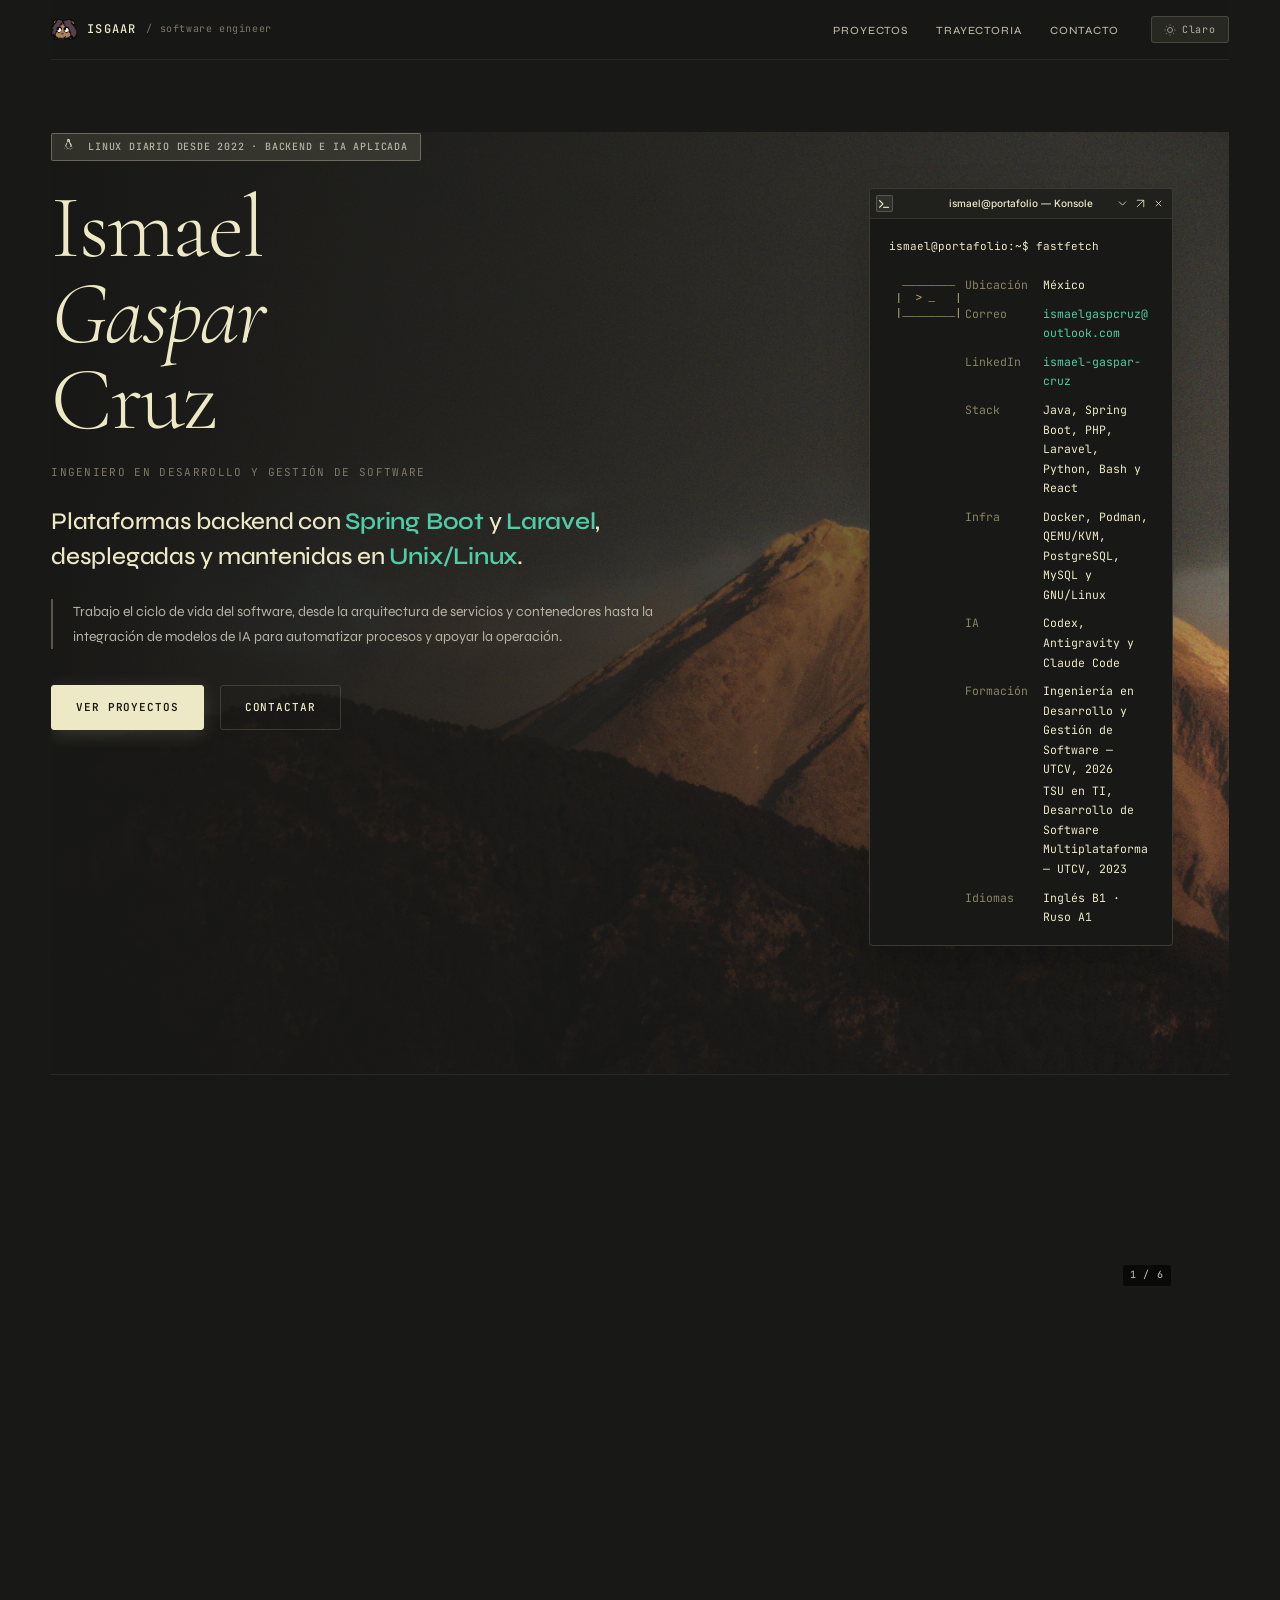
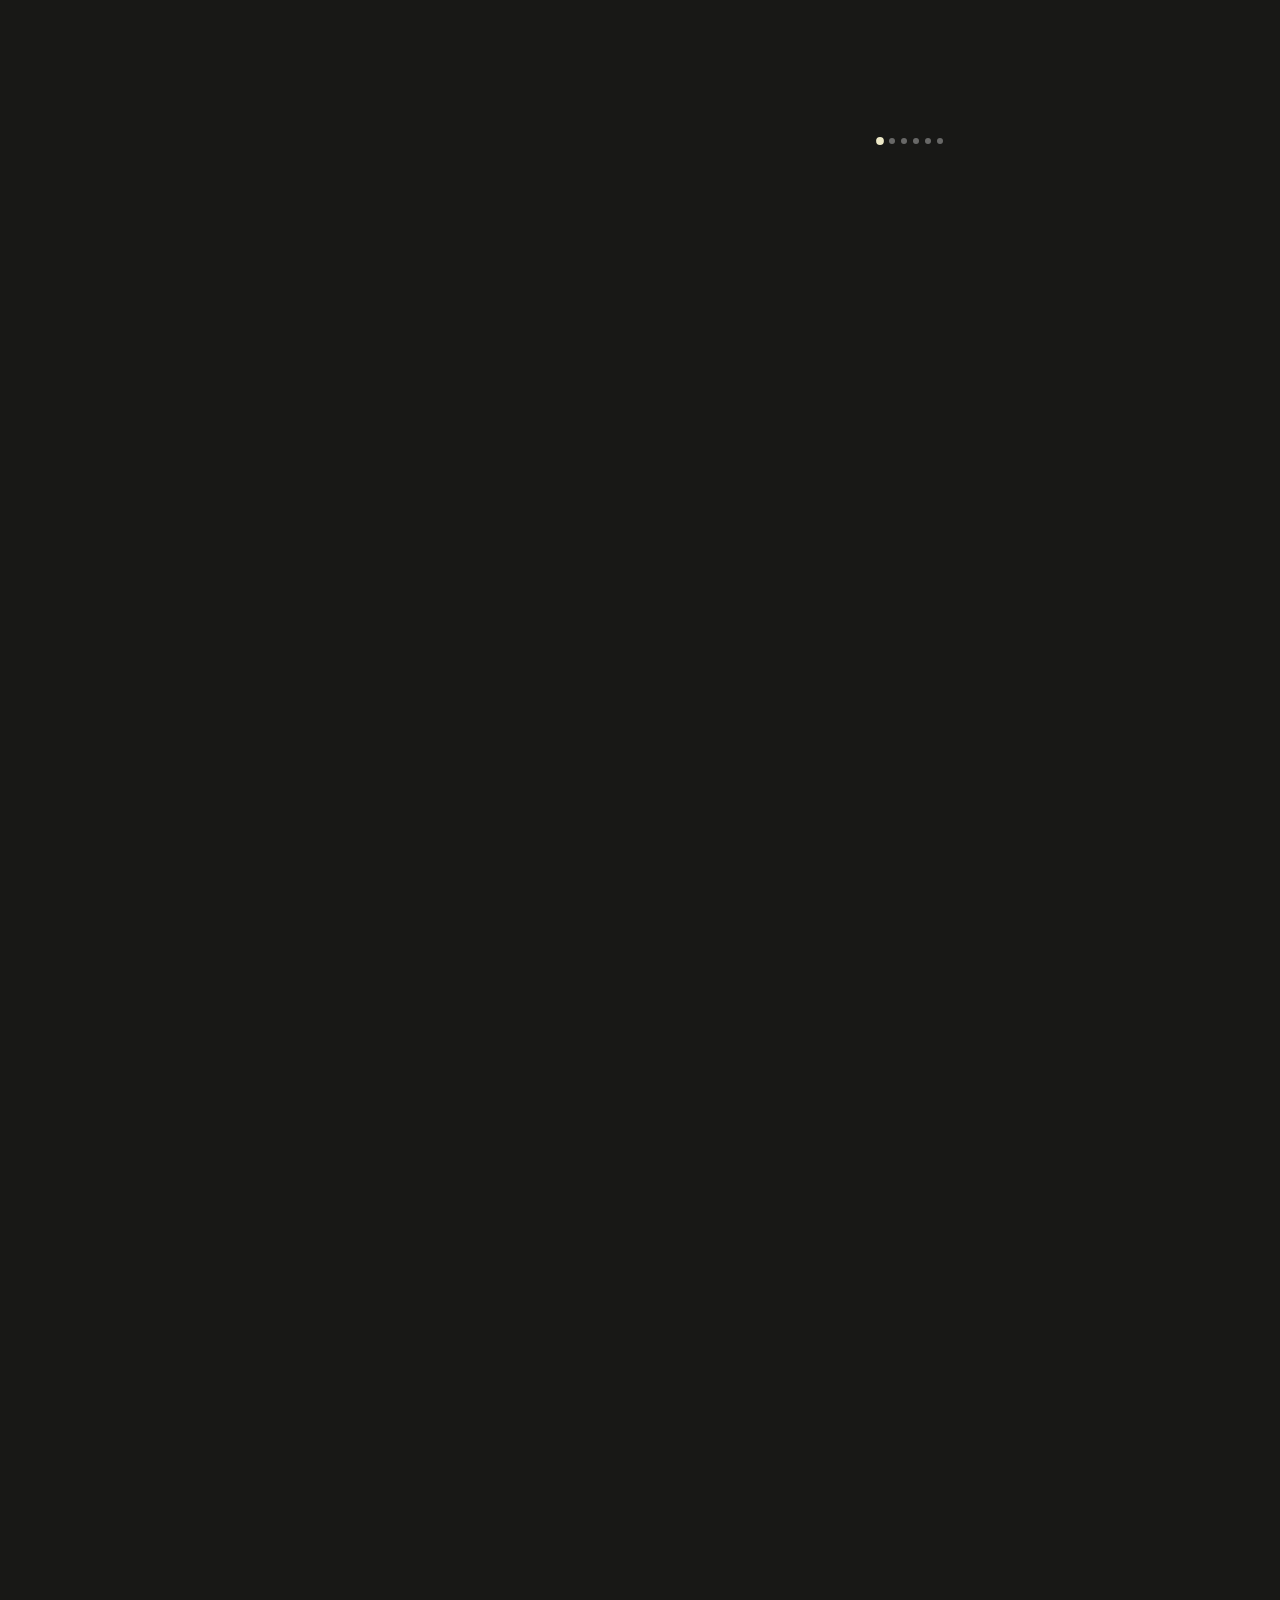
==== commit 921ac6f0: "feat: reorganizar portafolio y proteger datos personales" ====
--- a/index.html
+++ b/index.html
@@ -1,2890 +1,127 @@
 <!DOCTYPE html>
 <html lang="es">
-
 <head>
   <meta charset="UTF-8">
   <meta name="viewport" content="width=device-width, initial-scale=1.0">
-  <title>Portafolio de Ismael</title>
+  <meta name="robots" content="noindex, nofollow, noarchive, nosnippet, noimageindex">
+  <meta name="googlebot" content="noindex, nofollow, noarchive, nosnippet">
+  <title>Ingeniería de Software &amp; Sistemas Distribuidos — Portfolio</title>
+  <meta name="description" content="Portafolio de ingeniería de software, backend e infraestructura Linux.">
   <link rel="icon" type="image/x-icon" href="./player.ico">
-  <link rel="shortcut icon" href="./player.ico">
   <link rel="preconnect" href="https://fonts.googleapis.com">
   <link rel="preconnect" href="https://fonts.gstatic.com" crossorigin>
-  <link
-    href="https://fonts.googleapis.com/css2?family=Cormorant+Garamond:ital,wght@0,300;0,400;0,600;1,300;1,400&family=Syne:wght@400;500;700;800&family=JetBrains+Mono:wght@300;400&display=swap"
-    rel="stylesheet">
-
-  <style>
-    :root {
-      --bg: #0d0d0f;
-      --bg-surface: #141417;
-      --bg-raised: #1a1a1f;
-      --border: rgba(255, 255, 255, 0.07);
-      --border-mid: rgba(255, 255, 255, 0.12);
-      --accent: #c8b89a;
-      --accent-dim: rgba(200, 184, 154, 0.15);
-      --accent-border: rgba(200, 184, 154, 0.3);
-      --teal: #4ecba5;
-      --teal-dim: rgba(78, 203, 165, 0.12);
-      --teal-border: rgba(78, 203, 165, 0.3);
-      --blue: #6fa8d6;
-      --blue-dim: rgba(111, 168, 214, 0.12);
-      --text-primary: #f0ede8;
-      --text-secondary: #9b9790;
-      --text-muted: #5e5c58;
-      --font-display: 'Cormorant Garamond', Georgia, serif;
-      --font-ui: 'Syne', sans-serif;
-      --font-mono: 'JetBrains Mono', monospace;
-      --page-max: 1200px;
-      --page-pad: clamp(1rem, 4vw, 3rem);
-    }
-
-    /* ── Light / color theme support ── */
-    [data-theme="light"] {
-      --bg: #f4f2ee;
-      --bg-surface: #ebe8e2;
-      --bg-raised: #e0dcd4;
-      --border: rgba(0, 0, 0, 0.08);
-      --border-mid: rgba(0, 0, 0, 0.14);
-      --accent: #8b6f4e;
-      --accent-dim: rgba(139, 111, 78, 0.12);
-      --accent-border: rgba(139, 111, 78, 0.3);
-      --teal: #2a8c6e;
-      --teal-dim: rgba(42, 140, 110, 0.1);
-      --teal-border: rgba(42, 140, 110, 0.3);
-      --text-primary: #1a1814;
-      --text-secondary: #4a4742;
-      --text-muted: #8a8680;
-    }
-
-    *,
-    *::before,
-    *::after {
-      box-sizing: border-box;
-      margin: 0;
-      padding: 0;
-    }
-
-    html {
-      scroll-behavior: smooth;
-    }
-
-    body {
-      background: var(--bg);
-      color: var(--text-primary);
-      font-family: var(--font-ui);
-      font-size: 14px;
-      line-height: 1.6;
-      min-height: 100vh;
-    }
-
-    /* ── Layout ── */
-    .page {
-      max-width: var(--page-max);
-      margin: 0 auto;
-      padding: 0 var(--page-pad) 4rem;
-    }
-
-    /* ── Nav ── */
-    nav {
-      display: flex;
-      justify-content: space-between;
-      align-items: center;
-      padding: 1.5rem 0 2rem;
-      border-bottom: 1px solid var(--border);
-      margin-bottom: 3.5rem;
-    }
-
-    .nav-logo {
-      font-family: var(--font-mono);
-      font-size: 11px;
-      color: var(--text-muted);
-      letter-spacing: 0.08em;
-    }
-
-    .nav-links {
-      display: flex;
-      gap: 2rem;
-      list-style: none;
-    }
-
-    .nav-links a {
-      font-size: 12px;
-      font-weight: 500;
-      color: var(--text-secondary);
-      text-decoration: none;
-      letter-spacing: 0.08em;
-      text-transform: uppercase;
-      transition: color 0.2s;
-    }
-
-    .nav-links a:hover {
-      color: var(--text-primary);
-    }
-
-    /* ── Hero ── */
-    .hero {
-      display: grid;
-      grid-template-columns: 1fr 380px;
-      gap: 4rem;
-      align-items: end;
-      padding-bottom: 5rem;
-      border-bottom: 1px solid var(--border);
-      margin-bottom: 5rem;
-      animation: fadeUp 0.8s ease both;
-    }
-
-    .hero-heading {
-      font-family: var(--font-display);
-      font-size: clamp(56px, 8vw, 80px);
-      font-weight: 300;
-      line-height: 1.0;
-      color: var(--text-primary);
-      letter-spacing: -0.02em;
-    }
-
-    .hero-heading em {
-      font-style: italic;
-      color: var(--accent);
-    }
-
-    .hero-sub {
-      font-family: var(--font-mono);
-      font-size: 11px;
-      letter-spacing: 0.12em;
-      color: var(--text-muted);
-      text-transform: uppercase;
-      margin-top: 1.5rem;
-    }
-
-    .hero-status {
-      display: inline-flex;
-      align-items: center;
-      gap: 8px;
-      background: var(--teal-dim);
-      border: 1px solid var(--teal-border);
-      border-radius: 2px;
-      padding: 5px 12px;
-      font-size: 11px;
-      font-weight: 500;
-      color: var(--teal);
-      letter-spacing: 0.06em;
-      text-transform: uppercase;
-      margin-top: 2rem;
-    }
-
-    .status-dot {
-      width: 5px;
-      height: 5px;
-      border-radius: 50%;
-      background: var(--teal);
-      animation: pulse 2s infinite;
-    }
-
-    .hero-bio {
-      font-size: 14px;
-      color: var(--text-secondary);
-      line-height: 1.75;
-      border-left: 2px solid var(--accent-border);
-      padding-left: 1.25rem;
-    }
-
-    .hero-contact {
-      margin-top: 2rem;
-      display: flex;
-      flex-direction: column;
-      gap: 10px;
-    }
-
-    .contact-row {
-      display: grid;
-      grid-template-columns: 70px 1fr;
-      gap: 12px;
-      align-items: baseline;
-    }
-
-    .contact-label {
-      font-family: var(--font-mono);
-      font-size: 10px;
-      color: var(--text-muted);
-      letter-spacing: 0.1em;
-      text-transform: uppercase;
-    }
-
-    .contact-value {
-      font-size: 13px;
-      color: var(--text-secondary);
-    }
-
-    .contact-value a {
-      color: var(--accent);
-      text-decoration: none;
-      transition: opacity 0.2s;
-    }
-
-    .contact-value a:hover {
-      opacity: 0.7;
-    }
-
-    /* ── Section ── */
-    .section {
-      margin-bottom: 5rem;
-      animation: fadeUp 0.8s ease both;
-    }
-
-    .section-label {
-      font-family: var(--font-mono);
-      font-size: 10px;
-      letter-spacing: 0.15em;
-      color: var(--text-muted);
-      text-transform: uppercase;
-      margin-bottom: 2rem;
-      display: flex;
-      align-items: center;
-      gap: 1rem;
-    }
-
-    .section-label::after {
-      content: '';
-      flex: 1;
-      height: 1px;
-      background: var(--border);
-    }
-
-    /* ── Skills ── */
-    .skills-grid {
-      display: grid;
-      grid-template-columns: repeat(auto-fill, minmax(200px, 1fr));
-      gap: 1px;
-      border: 1px solid var(--border);
-      border-radius: 4px;
-      overflow: hidden;
-    }
-
-    .skill-item {
-      background: var(--bg-surface);
-      padding: 1.25rem 1.5rem;
-      transition: background 0.2s;
-    }
-
-    .skill-item:hover {
-      background: var(--bg-raised);
-    }
-
-    .skill-name {
-      font-size: 13px;
-      font-weight: 500;
-      color: var(--text-primary);
-      margin-bottom: 4px;
-    }
-
-    .skill-level {
-      font-family: var(--font-mono);
-      font-size: 10px;
-      color: var(--text-muted);
-      letter-spacing: 0.06em;
-    }
-
-    .skill-bar {
-      height: 2px;
-      background: var(--border);
-      border-radius: 1px;
-      margin-top: 10px;
-      overflow: hidden;
-    }
-
-    .skill-fill {
-      height: 100%;
-      border-radius: 1px;
-      background: var(--accent);
-    }
-
-    /* ── Experience ── */
-    .exp-list {
-      display: flex;
-      flex-direction: column;
-      gap: 0;
-    }
-
-    .exp-item {
-      display: grid;
-      grid-template-columns: 160px 1fr;
-      gap: 2.5rem;
-      padding: 2rem 0;
-      border-bottom: 1px solid var(--border);
-      transition: opacity 0.2s;
-    }
-
-    .exp-item:first-child {
-      padding-top: 0;
-    }
-
-    .exp-item:last-child {
-      border-bottom: none;
-    }
-
-    .exp-meta {
-      padding-top: 2px;
-    }
-
-    .exp-period {
-      font-family: var(--font-mono);
-      font-size: 10px;
-      color: var(--text-muted);
-      letter-spacing: 0.06em;
-      line-height: 1.6;
-    }
-
-    .exp-badge {
-      display: inline-block;
-      margin-top: 8px;
-      font-size: 10px;
-      font-weight: 500;
-      padding: 3px 8px;
-      border-radius: 2px;
-      letter-spacing: 0.06em;
-      text-transform: uppercase;
-    }
-
-    .badge-current {
-      background: var(--teal-dim);
-      color: var(--teal);
-      border: 1px solid var(--teal-border);
-    }
-
-    .badge-past {
-      background: var(--accent-dim);
-      color: var(--accent);
-      border: 1px solid var(--accent-border);
-    }
-
-    .exp-detail-link {
-      display: inline-flex;
-      align-items: center;
-      gap: 8px;
-      font-family: var(--font-mono);
-      font-size: 11px;
-      letter-spacing: 0.06em;
-      text-transform: uppercase;
-      color: var(--accent);
-      text-decoration: none;
-      background: var(--accent-dim);
-      border: 1px solid var(--accent-border);
-      padding: 6px 14px;
-      border-radius: 3px;
-      transition: background 0.2s, border-color 0.2s, color 0.2s, transform 0.2s;
-    }
-
-    .exp-detail-link:hover {
-      background: var(--accent);
-      color: var(--bg);
-      border-color: var(--accent);
-      transform: translateY(-1px);
-    }
-
-    .exp-company {
-      font-family: var(--font-display);
-      font-size: 22px;
-      font-weight: 600;
-      color: var(--text-primary);
-      line-height: 1.2;
-    }
-
-    .exp-role {
-      font-size: 12px;
-      font-weight: 500;
-      color: var(--text-muted);
-      letter-spacing: 0.08em;
-      text-transform: uppercase;
-      margin-top: 4px;
-      margin-bottom: 12px;
-    }
-
-    .exp-desc {
-      font-size: 13px;
-      color: var(--text-secondary);
-      line-height: 1.75;
-    }
-
-    .tech-row {
-      display: flex;
-      flex-wrap: wrap;
-      gap: 6px;
-      margin-top: 14px;
-    }
-
-    .tech-tag {
-      font-family: var(--font-mono);
-      font-size: 10px;
-      padding: 3px 8px;
-      border: 1px solid var(--border-mid);
-      border-radius: 2px;
-      color: var(--text-muted);
-      letter-spacing: 0.04em;
-      transition: border-color 0.2s, color 0.2s;
-    }
-
-    .tech-tag:hover {
-      border-color: var(--accent-border);
-      color: var(--accent);
-    }
-
-    /* ── Projects ── */
-    .proj-grid {
-      display: grid;
-      grid-template-columns: 1fr 1fr;
-      gap: 1px;
-      border: 1px solid var(--border);
-      border-radius: 4px;
-      overflow: hidden;
-    }
-
-    .proj-card {
-      background: var(--bg-surface);
-      padding: 2rem;
-      transition: background 0.25s;
-      cursor: default;
-    }
-
-    .proj-card:hover {
-      background: var(--bg-raised);
-    }
-
-    .proj-card.featured {
-      grid-column: 1 / -1;
-      background: var(--bg-surface);
-      border-bottom: 1px solid var(--border);
-    }
-
-    .proj-number {
-      font-family: var(--font-mono);
-      font-size: 10px;
-      color: var(--text-muted);
-      letter-spacing: 0.1em;
-      margin-bottom: 1rem;
-    }
-
-    .proj-name {
-      font-family: var(--font-display);
-      font-size: 24px;
-      font-weight: 600;
-      color: var(--text-primary);
-      line-height: 1.2;
-      margin-bottom: 6px;
-    }
-
-    .proj-period {
-      font-family: var(--font-mono);
-      font-size: 10px;
-      color: var(--text-muted);
-      margin-bottom: 12px;
-    }
-
-    .proj-desc {
-      font-size: 13px;
-      color: var(--text-secondary);
-      line-height: 1.75;
-    }
-
-    /* ── Education ── */
-    .edu-grid {
-      display: grid;
-      grid-template-columns: 1fr 1fr;
-      gap: 1px;
-      border: 1px solid var(--border);
-      border-radius: 4px;
-      overflow: hidden;
-    }
-
-    .edu-card {
-      background: var(--bg-surface);
-      padding: 2rem;
-    }
-
-    .edu-degree {
-      font-family: var(--font-display);
-      font-size: 20px;
-      font-weight: 600;
-      color: var(--text-primary);
-      line-height: 1.3;
-      margin-bottom: 8px;
-    }
-
-    .edu-school {
-      font-size: 12px;
-      color: var(--text-muted);
-      margin-bottom: 4px;
-    }
-
-    .edu-year {
-      font-family: var(--font-mono);
-      font-size: 11px;
-      color: var(--text-muted);
-      letter-spacing: 0.06em;
-    }
-
-    /* ── Languages ── */
-    .lang-list {
-      display: flex;
-      flex-direction: column;
-      gap: 1.25rem;
-    }
-
-    .lang-row {
-      display: grid;
-      grid-template-columns: 90px 1fr 36px;
-      align-items: center;
-      gap: 1rem;
-    }
-
-    .lang-name {
-      font-size: 13px;
-      color: var(--text-primary);
-      font-weight: 500;
-    }
-
-    .lang-bar-bg {
-      height: 2px;
-      background: var(--border);
-      border-radius: 1px;
-      overflow: hidden;
-    }
-
-    .lang-fill {
-      height: 100%;
-      border-radius: 1px;
-      background: var(--accent);
-    }
-
-    .lang-code {
-      font-family: var(--font-mono);
-      font-size: 10px;
-      color: var(--text-muted);
-      letter-spacing: 0.08em;
-      text-align: right;
-    }
-
-    /* ── Certifications ── */
-    .cert-item {
-      padding: 1.5rem 0;
-      border-bottom: 1px solid var(--border);
-      display: grid;
-      grid-template-columns: 1fr auto;
-      gap: 2rem;
-      align-items: center;
-    }
-
-    .cert-item:last-child {
-      border-bottom: none;
-    }
-
-    .cert-name {
-      font-size: 14px;
-      font-weight: 500;
-      color: var(--text-primary);
-      margin-bottom: 4px;
-    }
-
-    .cert-org {
-      font-family: var(--font-mono);
-      font-size: 10px;
-      color: var(--text-muted);
-      letter-spacing: 0.06em;
-    }
-
-    .cert-year {
-      font-family: var(--font-mono);
-      font-size: 11px;
-      color: var(--text-muted);
-      white-space: nowrap;
-    }
-
-    .cert-link {
-      display: inline-flex;
-      align-items: center;
-      margin-left: 6px;
-      color: var(--text-muted);
-      text-decoration: none;
-      vertical-align: middle;
-      opacity: 0.6;
-      transition: color 0.2s, opacity 0.2s;
-    }
-
-    .cert-link:hover {
-      color: var(--accent);
-      opacity: 1;
-    }
-
-    /* ── Footer ── */
-    footer {
-      border-top: 1px solid var(--border);
-      padding-top: 3rem;
-      display: grid;
-      grid-template-columns: 1fr auto;
-      align-items: end;
-      gap: 2rem;
-    }
-
-    .footer-heading {
-      font-family: var(--font-display);
-      font-size: clamp(32px, 5vw, 48px);
-      font-weight: 300;
-      color: var(--text-primary);
-      line-height: 1.1;
-    }
-
-    .footer-heading em {
-      font-style: italic;
-      color: var(--accent);
-    }
-
-    .footer-email {
-      display: inline-block;
-      font-family: var(--font-mono);
-      font-size: 11px;
-      color: var(--teal);
-      letter-spacing: 0.08em;
-      border: 1px solid var(--teal-border);
-      padding: 10px 20px;
-      border-radius: 2px;
-      text-decoration: none;
-      transition: background 0.2s;
-    }
-
-    .footer-email:hover {
-      background: var(--teal-dim);
-    }
-
-    .footer-contact-actions {
-      display: flex;
-      flex-direction: column;
-      gap: 10px;
-      align-items: flex-end;
-    }
-
-    .footer-link-btn {
-      display: inline-flex;
-      align-items: center;
-      gap: 8px;
-      font-family: var(--font-mono);
-      font-size: 11px;
-      color: var(--accent);
-      letter-spacing: 0.08em;
-      border: 1px solid var(--accent-border);
-      padding: 10px 20px;
-      border-radius: 2px;
-      text-decoration: none;
-      transition: background 0.2s, color 0.2s, border-color 0.2s;
-    }
-
-    .footer-link-btn:hover {
-      background: var(--accent-dim);
-    }
-
-    .footer-copy {
-      font-family: var(--font-mono);
-      font-size: 10px;
-      color: var(--text-muted);
-      margin-top: 2rem;
-      grid-column: 1 / -1;
-      letter-spacing: 0.06em;
-    }
-
-    /* ── Animations ── */
-    @keyframes fadeUp {
-      from {
-        opacity: 0;
-        transform: translateY(16px);
-      }
-
-      to {
-        opacity: 1;
-        transform: translateY(0);
-      }
-    }
-
-    @keyframes pulse {
-
-      0%,
-      100% {
-        opacity: 1;
-      }
-
-      50% {
-        opacity: 0.4;
-      }
-    }
-
-    .section:nth-child(2) {
-      animation-delay: 0.05s;
-    }
-
-    .section:nth-child(3) {
-      animation-delay: 0.10s;
-    }
-
-    .section:nth-child(4) {
-      animation-delay: 0.15s;
-    }
-
-    .section:nth-child(5) {
-      animation-delay: 0.20s;
-    }
-
-    .section:nth-child(6) {
-      animation-delay: 0.25s;
-    }
-
-    /* ── Responsive ── */
-    @media (max-width: 700px) {
-      .hero {
-        grid-template-columns: 1fr;
-        gap: 2.5rem;
-      }
-
-      .exp-item {
-        grid-template-columns: 1fr;
-        gap: 0.5rem;
-      }
-
-      .proj-duo {
-        grid-template-columns: 1fr;
-      }
-
-      .edu-grid {
-        grid-template-columns: 1fr;
-      }
-
-      footer {
-        grid-template-columns: 1fr;
-      }
-
-      .footer-contact-actions {
-        align-items: flex-start;
-      }
-
-      .nav-links {
-        display: none;
-      }
-
-      .hobby-header {
-        flex-direction: column;
-        gap: 1rem;
-      }
-
-      .hobby-langs {
-        width: 100%;
-      }
-    }
-
-    /* ── Project blocks (new) ── */
-    .proj-block {
-      background: var(--bg-surface);
-      border: 1px solid var(--border);
-      border-radius: 4px;
-      overflow: hidden;
-      transition: border-color 0.2s;
-      display: flex;
-      flex-direction: column;
-    }
-
-    .proj-block:hover {
-      border-color: var(--border-mid);
-    }
-
-    .featured-block {
-      background: var(--bg-surface);
-      border: 1px solid var(--border);
-      border-radius: 4px;
-      margin-bottom: 1px;
-      transition: border-color 0.2s;
-    }
-
-    .featured-block:hover {
-      border-color: var(--border-mid);
-    }
-
-    .featured-block .proj-block-body {
-      padding: 2rem;
-    }
-
-    .proj-duo {
-      display: grid;
-      grid-template-columns: 1fr 1fr;
-      gap: 1px;
-      margin-top: 1px;
-    }
-
-    .proj-block-body {
-      padding: 1.5rem;
-      display: flex;
-      flex-direction: column;
-      flex: 1;
-    }
-
-    .proj-block-body .proj-desc {
-      flex: 1;
-      margin-bottom: 0.75rem;
-    }
-
-    .proj-img-wrap {
-      width: 100%;
-      aspect-ratio: 16 / 9;
-      overflow: hidden;
-      border-bottom: 1px solid var(--border);
-      background: var(--bg);
-    }
-
-    .proj-img {
-      width: 100%;
-      height: 100%;
-      object-fit: cover;
-      display: block;
-    }
-
-    .proj-img-placeholder {
-      width: 100%;
-      height: 100%;
-      display: flex;
-      flex-direction: column;
-      align-items: center;
-      justify-content: center;
-      gap: 10px;
-      background: repeating-linear-gradient(45deg,
-          transparent,
-          transparent 10px,
-          rgba(255, 255, 255, 0.015) 10px,
-          rgba(255, 255, 255, 0.015) 20px);
-    }
-
-    .placeholder-hint {
-      font-family: var(--font-mono);
-      font-size: 10px;
-      color: var(--text-muted);
-      text-align: center;
-      line-height: 1.6;
-      letter-spacing: 0.04em;
-    }
-
-    /* ── Hobby / personal projects ── */
-    .hobby-list {
-      display: flex;
-      flex-direction: column;
-      gap: 1px;
-    }
-
-    .hobby-item {
-      background: var(--bg-surface);
-      border: 1px solid var(--border);
-      border-radius: 4px;
-      padding: 2rem;
-      transition: border-color 0.2s;
-    }
-
-    .hobby-item+.hobby-item {
-      margin-top: 1px;
-    }
-
-    .hobby-item:hover {
-      border-color: var(--border-mid);
-    }
-
-    .hobby-header {
-      display: flex;
-      justify-content: space-between;
-      align-items: flex-start;
-      gap: 2rem;
-      margin-bottom: 1rem;
-    }
-
-    .hobby-name {
-      font-family: var(--font-display);
-      font-size: 22px;
-      font-weight: 600;
-      color: var(--text-primary);
-      line-height: 1.2;
-    }
-
-    .hobby-sub {
-      font-size: 11px;
-      color: var(--text-muted);
-      letter-spacing: 0.08em;
-      text-transform: uppercase;
-      margin-top: 4px;
-    }
-
-    .hobby-desc {
-      font-size: 13px;
-      color: var(--text-secondary);
-      line-height: 1.75;
-      margin-bottom: 1rem;
-    }
-
-    .hobby-langs {
-      min-width: 200px;
-      display: flex;
-      flex-direction: column;
-      gap: 8px;
-    }
-
-    .hlang-row {
-      display: grid;
-      grid-template-columns: 52px 1fr 38px;
-      align-items: center;
-      gap: 8px;
-    }
-
-    .hlang-name {
-      font-family: var(--font-mono);
-      font-size: 10px;
-      color: var(--text-muted);
-      letter-spacing: 0.04em;
-    }
-
-    .hlang-bar-bg {
-      height: 2px;
-      background: var(--border);
-      border-radius: 1px;
-      overflow: hidden;
-    }
-
-    .hlang-fill {
-      height: 100%;
-      border-radius: 1px;
-    }
-
-    .hlang-pct {
-      font-family: var(--font-mono);
-      font-size: 10px;
-      color: var(--text-muted);
-      text-align: right;
-    }
-
-    /* ── Video placeholder ── */
-    .video-wrap {
-      margin: 1.25rem 0;
-      border-radius: 4px;
-      overflow: hidden;
-      border: 1px solid var(--border);
-    }
-
-    .video-placeholder {
-      width: 100%;
-      aspect-ratio: 16 / 9;
-      background: var(--bg);
-      display: flex;
-      align-items: center;
-      justify-content: center;
-    }
-
-    .video-inner {
-      display: flex;
-      flex-direction: column;
-      align-items: center;
-      gap: 6px;
-    }
-
-    .proj-video {
-      width: 100%;
-      display: block;
-      border-radius: 0;
-    }
-
-    /* ── Project GitHub link ── */
-    .proj-github-link {
-      display: inline-flex;
-      align-items: center;
-      gap: 6px;
-      font-family: var(--font-mono);
-      font-size: 11px;
-      color: var(--text-muted);
-      text-decoration: none;
-      letter-spacing: 0.04em;
-      border: 1px solid var(--border);
-      padding: 6px 12px;
-      border-radius: 3px;
-      transition: color 0.2s, border-color 0.2s, background 0.2s;
-      white-space: nowrap;
-      background: rgba(255, 255, 255, 0.02);
-    }
-
-    .proj-github-link:hover {
-      color: var(--accent);
-      border-color: var(--accent-border);
-      background: rgba(255, 255, 255, 0.05);
-    }
-
-    /* ── Project Actions Row ── */
-    .proj-actions {
-      display: flex;
-      align-items: center;
-      gap: 10px;
-      flex-wrap: wrap;
-      margin-top: 14px;
-    }
-
-    /* ── Project Live Demo Button & PDF Button ── */
-    .proj-demo-btn,
-    .proj-pdf-btn {
-      display: inline-flex;
-      align-items: center;
-      gap: 8px;
-      font-family: var(--font-mono);
-      font-size: 11px;
-      font-weight: 600;
-      color: #0b0c10;
-      background: var(--accent);
-      text-decoration: none;
-      letter-spacing: 0.04em;
-      border: 1px solid var(--accent);
-      padding: 6px 14px;
-      border-radius: 3px;
-      transition: all 0.2s ease;
-      cursor: pointer;
-      white-space: nowrap;
-      box-shadow: 0 2px 10px rgba(200, 184, 154, 0.2);
-    }
-
-    .proj-demo-btn:hover,
-    .proj-pdf-btn:hover {
-      background: #dfd2b9;
-      border-color: #dfd2b9;
-      transform: translateY(-1px);
-      box-shadow: 0 4px 14px rgba(200, 184, 154, 0.35);
-      color: #0b0c10;
-    }
-
-    .proj-demo-btn .live-dot {
-      width: 7px;
-      height: 7px;
-      background: #10b981;
-      border-radius: 50%;
-      box-shadow: 0 0 6px #10b981;
-      display: inline-block;
-      animation: livePulse 1.8s infinite;
-    }
-
-    @keyframes livePulse {
-      0%, 100% { transform: scale(1); opacity: 1; }
-      50% { transform: scale(0.75); opacity: 0.5; }
-    }
-
-    /* ── Demo Modal Backdrop & Window ── */
-    .demo-modal-backdrop {
-      position: fixed;
-      top: 0;
-      left: 0;
-      width: 100vw;
-      height: 100vh;
-      background: rgba(8, 9, 12, 0.88);
-      backdrop-filter: blur(10px);
-      z-index: 2000;
-      display: flex;
-      align-items: center;
-      justify-content: center;
-      opacity: 0;
-      pointer-events: none;
-      transition: opacity 0.25s ease;
-      padding: 1.5rem;
-    }
-
-    .demo-modal-backdrop.active {
-      opacity: 1;
-      pointer-events: auto;
-    }
-
-    .demo-modal-window {
-      background: var(--bg-surface);
-      border: 1px solid var(--border-mid);
-      border-radius: 8px;
-      width: 100%;
-      max-width: 1200px;
-      height: 90vh;
-      display: flex;
-      flex-direction: column;
-      overflow: hidden;
-      box-shadow: 0 25px 60px rgba(0, 0, 0, 0.75);
-      transform: scale(0.97);
-      transition: transform 0.25s cubic-bezier(0.16, 1, 0.3, 1);
-    }
-
-    .demo-modal-backdrop.active .demo-modal-window {
-      transform: scale(1);
-    }
-
-    .demo-modal-header {
-      padding: 0.85rem 1.25rem;
-      background: rgba(20, 20, 23, 0.95);
-      border-bottom: 1px solid var(--border);
-      display: flex;
-      align-items: center;
-      justify-content: space-between;
-      gap: 1rem;
-    }
-
-    .demo-modal-title {
-      display: flex;
-      align-items: center;
-      gap: 12px;
-    }
-
-    .demo-modal-badge {
-      font-family: var(--font-mono);
-      font-size: 10px;
-      letter-spacing: 0.08em;
-      color: var(--accent);
-      background: var(--accent-dim);
-      border: 1px solid var(--accent-border);
-      padding: 2px 8px;
-      border-radius: 2px;
-    }
-
-    .demo-modal-title h3 {
-      font-size: 14px;
-      font-weight: 600;
-      color: var(--text-primary);
-    }
-
-    .demo-modal-actions {
-      display: flex;
-      align-items: center;
-      gap: 10px;
-    }
-
-    .demo-header-action {
-      display: inline-flex;
-      align-items: center;
-      gap: 6px;
-      font-family: var(--font-mono);
-      font-size: 11px;
-      color: var(--text-secondary);
-      text-decoration: none;
-      padding: 5px 10px;
-      border: 1px solid var(--border);
-      border-radius: 3px;
-      transition: all 0.2s;
-    }
-
-    .demo-header-action:hover {
-      color: var(--text-primary);
-      border-color: var(--border-mid);
-      background: rgba(255, 255, 255, 0.05);
-    }
-
-    .demo-header-close {
-      background: transparent;
-      border: 1px solid var(--border);
-      color: var(--text-muted);
-      cursor: pointer;
-      width: 28px;
-      height: 28px;
-      display: flex;
-      align-items: center;
-      justify-content: center;
-      border-radius: 3px;
-      transition: all 0.2s;
-    }
-
-    .demo-header-close:hover {
-      color: #ffffff;
-      background: rgba(255, 255, 255, 0.1);
-      border-color: var(--border-mid);
-    }
-
-    .demo-modal-body {
-      flex: 1;
-      width: 100%;
-      height: 100%;
-      position: relative;
-      background: #000000;
-    }
-
-    .demo-modal-body iframe {
-      width: 100%;
-      height: 100%;
-      border: none;
-      display: block;
-    }
-
-    /* ── SimuladorMolecular screenshot gallery ── */
-    .sim-gallery {
-      display: grid;
-      grid-template-columns: 1fr 1fr;
-      gap: 1px;
-      margin-top: 12px;
-      border: 1px solid var(--border);
-      border-radius: 4px;
-      overflow: hidden;
-    }
-
-    .sim-thumb {
-      width: 100%;
-      aspect-ratio: 16/9;
-      object-fit: cover;
-      display: block;
-      filter: brightness(0.9);
-      transition: filter 0.2s;
-    }
-
-    .sim-thumb:hover {
-      filter: brightness(1);
-    }
-
-    /* ── Slideshow ── */
-    .slideshow-wrap {
-      position: relative;
-      width: 100%;
-      overflow: hidden;
-      background: var(--bg);
-      cursor: pointer;
-    }
-
-    .slideshow-wrap:hover .slide-overlay {
-      opacity: 1;
-    }
-
-    .slide-track {
-      display: flex;
-      transition: transform 0.5s cubic-bezier(0.4, 0, 0.2, 1);
-      will-change: transform;
-    }
-
-    .slide-item {
-      min-width: 100%;
-      position: relative;
-    }
-
-    .slide-item img,
-    .slide-item video {
-      width: 100%;
-      height: 100%;
-      object-fit: cover;
-      display: block;
-      filter: brightness(0.92);
-      transition: filter 0.25s;
-    }
-
-    .slideshow-wrap:hover .slide-item img,
-    .slideshow-wrap:hover .slide-item video {
-      filter: brightness(1);
-    }
-
-    .slide-overlay {
-      position: absolute;
-      inset: 0;
-      background: rgba(13, 13, 15, 0.45);
-      display: flex;
-      align-items: center;
-      justify-content: center;
-      opacity: 0;
-      transition: opacity 0.25s;
-      pointer-events: none;
-    }
-
-    .slide-overlay-icon {
-      width: 40px;
-      height: 40px;
-      background: rgba(200, 184, 154, 0.15);
-      border: 1px solid rgba(200, 184, 154, 0.4);
-      border-radius: 50%;
-      display: flex;
-      align-items: center;
-      justify-content: center;
-      color: var(--accent);
-    }
-
-    .slide-dots {
-      position: absolute;
-      bottom: 10px;
-      left: 50%;
-      transform: translateX(-50%);
-      display: flex;
-      gap: 5px;
-      z-index: 2;
-    }
-
-    .slide-dot {
-      width: 5px;
-      height: 5px;
-      border-radius: 50%;
-      background: rgba(255, 255, 255, 0.3);
-      transition: background 0.2s, transform 0.2s;
-      cursor: pointer;
-    }
-
-    .slide-dot.active {
-      background: var(--accent);
-      transform: scale(1.25);
-    }
-
-    .slide-counter {
-      position: absolute;
-      top: 10px;
-      right: 12px;
-      font-family: var(--font-mono);
-      font-size: 10px;
-      color: rgba(255, 255, 255, 0.5);
-      letter-spacing: 0.08em;
-      z-index: 2;
-      pointer-events: none;
-    }
-
-    /* ── Lightbox ── */
-    .lightbox {
-      position: fixed;
-      inset: 0;
-      z-index: 9999;
-      background: rgba(0, 0, 0, 0.92);
-      display: flex;
-      align-items: center;
-      justify-content: center;
-      opacity: 0;
-      pointer-events: none;
-      transition: opacity 0.25s;
-      backdrop-filter: blur(8px);
-    }
-
-    .lightbox.active {
-      opacity: 1;
-      pointer-events: all;
-    }
-
-    .lightbox-inner {
-      position: relative;
-      width: 96vw;
-      max-width: 1750px;
-      max-height: 96vh;
-      display: flex;
-      flex-direction: column;
-      align-items: center;
-      gap: 12px;
-      padding: 0 10px;
-    }
-
-    .lightbox-img-wrap {
-      position: relative;
-      width: 100%;
-      max-height: 87vh;
-      display: flex;
-      align-items: center;
-      justify-content: center;
-      border: 1px solid var(--border-mid);
-      border-radius: 4px;
-      overflow: hidden;
-      box-shadow: 0 32px 80px rgba(0, 0, 0, 0.85);
-      background: rgba(10, 10, 12, 0.95);
-    }
-
-    .lightbox-img-wrap img,
-    .lightbox-img-wrap video {
-      display: block;
-      width: auto;
-      height: auto;
-      max-width: 95vw;
-      max-height: 86vh;
-      object-fit: contain;
-    }
-
-    .lightbox-bar {
-      display: flex;
-      align-items: center;
-      gap: 16px;
-    }
-
-    .lb-btn {
-      background: rgba(255, 255, 255, 0.07);
-      border: 1px solid rgba(255, 255, 255, 0.12);
-      border-radius: 2px;
-      color: var(--text-secondary);
-      padding: 6px 14px;
-      font-family: var(--font-mono);
-      font-size: 11px;
-      letter-spacing: 0.06em;
-      cursor: pointer;
-      transition: background 0.2s, color 0.2s;
-    }
-
-    .lb-btn:hover {
-      background: var(--accent-dim);
-      color: var(--accent);
-      border-color: var(--accent-border);
-    }
-
-    .lb-counter {
-      font-family: var(--font-mono);
-      font-size: 11px;
-      color: var(--text-muted);
-      letter-spacing: 0.1em;
-      min-width: 50px;
-      text-align: center;
-    }
-
-    .lb-close {
-      position: absolute;
-      top: -16px;
-      right: 4px;
-      width: 32px;
-      height: 32px;
-      background: var(--bg-raised);
-      border: 1px solid var(--border-mid);
-      border-radius: 50%;
-      display: flex;
-      align-items: center;
-      justify-content: center;
-      color: var(--text-secondary);
-      cursor: pointer;
-      font-size: 15px;
-      transition: color 0.2s, border-color 0.2s;
-      z-index: 20;
-    }
-
-    .lb-close:hover {
-      color: var(--text-primary);
-      border-color: var(--accent-border);
-    }
-
-    .lb-project-name {
-      font-family: var(--font-mono);
-      font-size: 10px;
-      color: var(--text-muted);
-      letter-spacing: 0.12em;
-      text-transform: uppercase;
-    }
-  </style>
+  <link href="https://fonts.googleapis.com/css2?family=Cormorant+Garamond:ital,wght@0,300;0,400;0,600;1,300;1,400&family=Inter:wght@400;500;600&family=Syne:wght@400;500;700;800&family=JetBrains+Mono:ital,wght@0,300;0,400&display=swap" rel="stylesheet">
+  <link rel="stylesheet" href="https://cdnjs.cloudflare.com/ajax/libs/font-awesome/6.7.2/css/all.min.css" referrerpolicy="no-referrer">
+  <link rel="stylesheet" href="./css/main.css">
+  <script defer src="./js/theme.js"></script>
+  <script defer src="./js/slideshow.js"></script>
+  <script defer src="./js/viewport-performance.js"></script>
+  <script defer src="./js/demo-modal.js"></script>
+  <script defer src="./js/fastfetch.js"></script>
+  <script defer src="./js/contact-obfuscator.js"></script>
 </head>
-
 <body>
-
   <div class="page">
-
-    <nav>
-      <span class="nav-logo">isgaar</span>
-      <ul class="nav-links">
-        <li><a href="#habilidades">Habilidades</a></li>
-        <li><a href="#experiencia">Experiencia</a></li>
-        <li><a href="#proyectos">Proyectos</a></li>
-        <li><a href="#pasatiempos">Pasatiempos</a></li>
-        <li><a href="#educación">Educación</a></li>
-        <li><a href="#contacto">Contacto</a></li>
-      </ul>
-      <button id="theme-btn" aria-label="Cambiar tema" title="Cambiar tema" style="
-      background: var(--bg-raised);
-      border: 1px solid var(--border-mid);
-      border-radius: 3px;
-      color: var(--text-muted);
-      cursor: pointer;
-      display: flex;
-      align-items: center;
-      gap: 6px;
-      font-family: var(--font-mono);
-      font-size: 10px;
-      letter-spacing: 0.08em;
-      padding: 5px 10px;
-      transition: color 0.2s, border-color 0.2s, background 0.2s;
-      white-space: nowrap;
-    ">
-        <svg id="theme-icon" width="12" height="12" viewBox="0 0 24 24" fill="none" stroke="currentColor"
-          stroke-width="1.5" stroke-linecap="round" stroke-linejoin="round">
-          <circle cx="12" cy="12" r="5" />
-          <line x1="12" y1="1" x2="12" y2="3" />
-          <line x1="12" y1="21" x2="12" y2="23" />
-          <line x1="4.22" y1="4.22" x2="5.64" y2="5.64" />
-          <line x1="18.36" y1="18.36" x2="19.78" y2="19.78" />
-          <line x1="1" y1="12" x2="3" y2="12" />
-          <line x1="21" y1="12" x2="23" y2="12" />
-          <line x1="4.22" y1="19.78" x2="5.64" y2="18.36" />
-          <line x1="18.36" y1="5.64" x2="19.78" y2="4.22" />
-        </svg>
-        <span id="theme-label">Tema</span>
-      </button>
+    <nav aria-label="Navegación principal">
+      <a href="#inicio" class="nav-brand"><img src="./player.png" class="nav-player-icon" alt=""><span class="nav-logo">isgaar</span><span class="nav-role">/ software engineer</span></a>
+      <div class="nav-right"><ul class="nav-links"><li><a href="#proyectos">Proyectos</a></li><li><a href="#trayectoria">Trayectoria</a></li><li><a href="#contacto">Contacto</a></li></ul>
+        <button id="theme-btn" aria-label="Cambiar tema" title="Cambiar tema"><svg id="theme-icon" width="12" height="12" viewBox="0 0 24 24" fill="none" stroke="currentColor" stroke-width="1.5" aria-hidden="true"><circle cx="12" cy="12" r="5"/><path d="M12 1v2m0 18v2M4.2 4.2l1.4 1.4m12.8 12.8 1.4 1.4M1 12h2m18 0h2M4.2 19.8l1.4-1.4m12.8-12.8 1.4-1.4"/></svg><span id="theme-label">Tema</span></button>
+      </div>
     </nav>
-
-    <!-- Hero -->
-    <section class="hero">
-      <div>
-        <h1 class="hero-heading">Ismael<br><em>Gaspar</em><br>Cruz</h1>
-        <p class="hero-sub">Ingeniero en Desarrollo y Gestión de Software</p>
-        <div class="hero-status">
-          <span class="status-dot"></span>
-          Disponible para proyectos
+    <header class="hero-container reveal" id="inicio">
+      <div class="hero-grid">
+        <div class="hero-main">
+          <p class="hero-status"><i class="fa-brands fa-linux linux-icon" aria-hidden="true"></i>Linux diario desde 2022 · Backend e IA aplicada</p>
+          <h1 class="hero-heading" aria-label="Portafolio de Ingeniería de Software"><span data-hydrate="name-first"></span><br><em><span data-hydrate="name-middle"></span></em><br><span data-hydrate="name-last"></span></h1>
+          <p class="hero-sub">Ingeniero en Desarrollo y Gestión de Software</p>
+          <p class="hero-statement">Plataformas backend con <em>Spring Boot</em> y <em>Laravel</em>, desplegadas y mantenidas en <em>Unix/Linux</em>.</p>
+          <p class="hero-bio">Trabajo el ciclo de vida del software, desde la arquitectura de servicios y contenedores hasta la integración de modelos de IA para automatizar procesos y apoyar la operación.</p>
+          <div class="hero-ctas"><a href="#proyectos" class="btn btn-primary">Ver proyectos</a><a href="#contacto" class="btn btn-secondary">Contactar</a></div>
         </div>
-      </div>
-
-      <div>
-        <p class="hero-bio">
-          Enfocado en el desarrollo de aplicaciónes con PHP (Laravel) y Java (Spring Boot).
-          Trabajo con entornos Linux, arquitecturas de contenedores y microservicios.
-          Me interesa integrar Inteligencia Artificial en soluciones eficientes y seguras.
-        </p>
-
-        <div class="hero-contact">
-          <div class="contact-row">
-            <span class="contact-label">Teléfono</span>
-            <span class="contact-value">221 347 9106</span>
-          </div>
-          <div class="contact-row">
-            <span class="contact-label">Email</span>
-            <span class="contact-value">
-              <a href="mailto:ismaelgaspcruz@outlook.com">ismaelgaspcruz@outlook.com</a>
-            </span>
-          </div>
-          <div class="contact-row">
-            <span class="contact-label">LinkedIn</span>
-            <span class="contact-value">
-              <a href="https://www.linkedin.com/in/ismael-gaspar-cruz-932b93389/" target="_blank" rel="noopener">ismael-gaspar-cruz</a>
-            </span>
-          </div>
-          <div class="contact-row">
-            <span class="contact-label">Ubicación</span>
-            <span class="contact-value">Orizaba, Veracruz, Mexico</span>
-          </div>
-          <div class="contact-row">
-            <span class="contact-label">Nacimiento</span>
-            <span class="contact-value">17 de junio, 2002</span>
-          </div>
-        </div>
-      </div>
-    </section>
-
-    <!-- Habilidades -->
-    <section class="section" id="habilidades">
-      <div class="section-label">Habilidades técnicas</div>
-      <div class="skills-grid">
-        <div class="skill-item">
-          <div class="skill-name">PHP / Laravel</div>
-          <div class="skill-level">Backend web</div>
-          <div class="skill-bar">
-            <div class="skill-fill" style="width:90%"></div>
-          </div>
-        </div>
-        <div class="skill-item">
-          <div class="skill-name">Java / Spring Boot</div>
-          <div class="skill-level">Microservicios</div>
-          <div class="skill-bar">
-            <div class="skill-fill" style="width:80%"></div>
-          </div>
-        </div>
-        <div class="skill-item">
-          <div class="skill-name">Docker y Podman</div>
-          <div class="skill-level">Contenedores</div>
-          <div class="skill-bar">
-            <div class="skill-fill" style="width:80%"></div>
-          </div>
-        </div>
-        <div class="skill-item">
-          <div class="skill-name">GNU/Linux</div>
-          <div class="skill-level">Administración de sistemas</div>
-          <div class="skill-bar">
-            <div class="skill-fill" style="width:88%"></div>
-          </div>
-        </div>
-        <div class="skill-item">
-          <div class="skill-name">PostgreSQL / MySQL</div>
-          <div class="skill-level">Bases de datos relacionales</div>
-          <div class="skill-bar">
-            <div class="skill-fill" style="width:85%"></div>
-          </div>
-        </div>
-        <div class="skill-item">
-          <div class="skill-name">Python</div>
-          <div class="skill-level">Scripting y automatización</div>
-          <div class="skill-bar">
-            <div class="skill-fill" style="width:70%"></div>
-          </div>
-        </div>
-        <div class="skill-item">
-          <div class="skill-name">Systemd</div>
-          <div class="skill-level">Gestión de servicios</div>
-          <div class="skill-bar">
-            <div class="skill-fill" style="width:75%"></div>
-          </div>
-        </div>
-        <div class="skill-item">
-          <div class="skill-name">Scripts Bash</div>
-          <div class="skill-level">Automatización Linux</div>
-          <div class="skill-bar">
-            <div class="skill-fill" style="width:78%"></div>
-          </div>
-        </div>
-      </div>
-
-      <!-- Idiomas -->
-      <div style="margin-top:2.5rem;">
-        <div class="section-label" style="margin-bottom:1.5rem;">Idiomas</div>
-        <div class="lang-list">
-          <div class="lang-row">
-            <span class="lang-name">Inglés</span>
-            <div class="lang-bar-bg">
-              <div class="lang-fill" style="width:50%"></div>
+        <aside class="profile-terminal" id="profile-terminal" aria-label="Perfil técnico en terminal">
+          <div class="profile-terminal-card">
+            <div class="profile-terminal-bar">
+              <i class="fa-solid fa-terminal profile-terminal-app-icon" aria-hidden="true"></i>
+              <span class="profile-terminal-title">ismael@portafolio — Konsole</span>
+              <span class="profile-terminal-actions" aria-hidden="true"><svg viewBox="0 0 16 16" fill="none"><path d="m4 6 4 4 4-4" stroke="currentColor" stroke-linecap="round" stroke-linejoin="round"/></svg><svg viewBox="0 0 16 16" fill="none"><path d="M4 4h8v8M4 12l8-8" stroke="currentColor" stroke-linecap="round"/></svg><svg viewBox="0 0 16 16" fill="none"><path d="m5 5 6 6m0-6-6 6" stroke="currentColor" stroke-linecap="round"/></svg></span>
             </div>
-            <span class="lang-code">B1</span>
-          </div>
-          <div class="lang-row">
-            <span class="lang-name">Ruso</span>
-            <div class="lang-bar-bg">
-              <div class="lang-fill" style="width:12%"></div>
-            </div>
-            <span class="lang-code">A1</span>
-          </div>
-        </div>
-      </div>
-    </section>
-
-    <!-- Experiencia -->
-    <section class="section" id="experiencia">
-      <div class="section-label">Experiencia laboral</div>
-      <div class="exp-list">
-
-        <div class="exp-item">
-          <div class="exp-meta">
-            <div class="exp-period">2026<br>Actualmente</div>
-            <span class="exp-badge badge-current">En desarrollo</span>
-          </div>
-          <div>
-            <div style="display:flex;align-items:center;justify-content:space-between;flex-wrap:wrap;gap:8px;margin-bottom:4px;">
-              <div class="exp-company">PipelineBooks</div>
-              <span style="font-family:var(--font-mono);font-size:10px;color:var(--teal);letter-spacing:0.06em;border:1px solid var(--teal-border);padding:3px 8px;border-radius:2px;background:var(--teal-dim);text-transform:uppercase;">Multiplataforma &middot; Windows & Linux</span>
-            </div>
-            <div class="exp-role">Desarrollador de Software &amp; Arquitectura de Pipeline</div>
-            <p class="exp-desc">
-              Ecosistema integral y automatizado para la traducción literaria asistida por IA (Zero-API Cost mediante automatización de navegador con Playwright y Chrome DevTools Protocol), auditoría ortotipográfica rigurosa de 8 fases con LanguageTool en servidor local, maquetación editorial automatizada (EPUB v3.0 e impresión) y distribución multicanal hacia Amazon KDP, Draft2Digital y StreetLib.
-            </p>
-            <p class="exp-desc" style="margin-top:0.6rem;color:var(--text-muted);font-size:13px;">
-              Diseñado con compatibilidad nativa y transparente tanto en entornos <strong>GNU/Linux</strong> como en <strong>Windows</strong>, abstrayendo gestión de procesos concurrentes, normalización de rutas y automatización del sistema.
-            </p>
-
-            <div style="margin-top:1.25rem;">
-              <a href="#pipelinebooks" class="exp-detail-link">
-                <span>Ver capturas y detalles del proyecto</span>
-                <svg width="12" height="12" viewBox="0 0 24 24" fill="none" stroke="currentColor" stroke-width="2" stroke-linecap="round" stroke-linejoin="round">
-                  <line x1="12" y1="5" x2="12" y2="19"></line>
-                  <polyline points="19 12 12 19 5 12"></polyline>
-                </svg>
-              </a>
-            </div>
-
-            <div class="tech-row" style="margin-top:1.25rem;">
-              <span class="tech-tag">Python</span>
-              <span class="tech-tag">Multiplataforma (Windows / Linux)</span>
-              <span class="tech-tag">Playwright</span>
-              <span class="tech-tag">CDP</span>
-              <span class="tech-tag">LanguageTool 6.5</span>
-              <span class="tech-tag">EPUB v3.0</span>
-              <span class="tech-tag">EbookLib</span>
-              <span class="tech-tag">BeautifulSoup4</span>
-              <span class="tech-tag">Pydantic</span>
-              <span class="tech-tag">IA / Gemini</span>
-              <span class="tech-tag">Amazon KDP</span>
-              <span class="tech-tag">Draft2Digital</span>
-            </div>
-          </div>
-        </div>
-
-        <div class="exp-item">
-          <div class="exp-meta">
-            <div class="exp-period">Ene 2026<br>Abr 2026</div>
-            <span class="exp-badge badge-past">Finalizado</span>
-          </div>
-          <div>
-            <div class="exp-company">S.S.A.P. — CONALEP</div>
-            <div class="exp-role">Desarrollador de Software</div>
-            <p class="exp-desc">
-              Diseño y desarrollo de una plataforma de Seguimiento de Atención Psicológica centrada en seguridad y
-              escalabilidad. Arquitectura de microservicios con Pods aislados para el confinamiento de datos sensibles.
-              Stack Java (Spring Boot) con React y un módulo de Inteligencia Artificial para análisis de patrones,
-              orquestado en contenedores sobre entornos GNU/Linux.
-            </p>
-            <div style="margin-top:1.25rem;">
-              <a href="#ssap" class="exp-detail-link">
-                <span>Ver capturas y detalles del proyecto</span>
-                <svg width="12" height="12" viewBox="0 0 24 24" fill="none" stroke="currentColor" stroke-width="2" stroke-linecap="round" stroke-linejoin="round">
-                  <line x1="12" y1="5" x2="12" y2="19"></line>
-                  <polyline points="19 12 12 19 5 12"></polyline>
-                </svg>
-              </a>
-            </div>
-
-            <div class="tech-row" style="margin-top:1.25rem;">
-              <span class="tech-tag">Java</span>
-              <span class="tech-tag">Spring Boot</span>
-              <span class="tech-tag">React</span>
-              <span class="tech-tag">Podman</span>
-              <span class="tech-tag">Microservicios</span>
-              <span class="tech-tag">IA</span>
-            </div>
-          </div>
-        </div>
-
-        <div class="exp-item">
-          <div class="exp-meta">
-            <div class="exp-period">Sep 2023<br>Dic 2023</div>
-            <span class="exp-badge badge-past">Finalizado</span>
-          </div>
-          <div>
-            <div class="exp-company">Cyber Arqmex</div>
-            <div class="exp-role">Técnico de Mantenimiento</div>
-            <p class="exp-desc">
-              Mantenimiento preventivo y correctivo de infraestructura tecnológica para usuarios finales y estaciones de
-              trabajo. Recuperación critica de datos con herramientas avanzadas de GNU/Linux (Ubuntu), asegurando
-              integridad, seguridad y confidencialidad de la información mediante diagnóstico profundo y administración
-              de sistemas de archivos.
-            </p>
-            <div class="tech-row">
-              <span class="tech-tag">Ubuntu</span>
-              <span class="tech-tag">GNU/Linux</span>
-              <span class="tech-tag">Recuperación de datos</span>
-            </div>
-          </div>
-        </div>
-
-        <div class="exp-item">
-          <div class="exp-meta">
-            <div class="exp-period">Abr 2023<br>Ago 2023</div>
-            <span class="exp-badge badge-past">Finalizado</span>
-          </div>
-          <div>
-            <div class="exp-company">Frangy Control</div>
-            <div class="exp-role">Desarrollador Web Full-Stack</div>
-            <p class="exp-desc">
-              Desarrollo integral de una aplicación web para empresa de servicios y mantenimiento automotriz con el
-              framework Laravel (PHP). Implementación de operaciones CRUD para gestión de pedidos, servicios y control
-              de inventarios. Arquitectura escalable con base de datos MySQL que optimizó tiempos de respuesta y la
-              organización administrativa.
-            </p>
-            <div style="margin-top:1.25rem;">
-              <a href="#frangy" class="exp-detail-link">
-                <span>Ver capturas y detalles del proyecto</span>
-                <svg width="12" height="12" viewBox="0 0 24 24" fill="none" stroke="currentColor" stroke-width="2" stroke-linecap="round" stroke-linejoin="round">
-                  <line x1="12" y1="5" x2="12" y2="19"></line>
-                  <polyline points="19 12 12 19 5 12"></polyline>
-                </svg>
-              </a>
-            </div>
-
-            <div class="tech-row" style="margin-top:1.25rem;">
-              <span class="tech-tag">PHP</span>
-              <span class="tech-tag">Laravel</span>
-              <span class="tech-tag">MySQL</span>
-              <span class="tech-tag">CRUD</span>
-            </div>
-          </div>
-        </div>
-
-      </div>
-    </section>
-
-    <!-- Proyectos -->
-    <section class="section" id="proyectos">
-      <div class="section-label">Proyectos destacados</div>
-
-      <!-- Átomos Virtuales — featured, sin imagen -->
-      <div class="proj-block featured-block">
-        <div class="proj-img-wrap slideshow-wrap"
-          style="aspect-ratio:21/9;border-radius:0;border-bottom:1px solid var(--border);" data-slideshow="atomos"
-          data-project="Átomos Virtuales">
-          <div class="slide-track" id="track-atomos"></div>
-          <div class="slide-overlay">
-            <div class="slide-overlay-icon">
-              <svg width="16" height="16" viewBox="0 0 24 24" fill="none" stroke="currentColor" stroke-width="1.5">
-                <path d="M15 3h6v6M9 21H3v-6M21 3l-7 7M3 21l7-7" />
-              </svg>
-            </div>
-          </div>
-          <div class="slide-dots" id="dots-atomos"></div>
-          <div class="slide-counter" id="counter-atomos"></div>
-        </div>
-        <div class="proj-block-body">
-          <div class="proj-number">01</div>
-          <div class="proj-name">Átomos Virtuales</div>
-          <div class="proj-period">Dic 2024 — Dic 2025 &nbsp;&middot;&nbsp; Desarrollador & Conectividad</div>
-          <p class="proj-desc">
-            Plataforma educativa de alto rendimiento para el aprendizaje de química molecular. Integración de Unity 3D
-            con un backend en Laravel, procesamiento de archivos .pdb para visualizar estructuras complejas y uso de
-            sensores Leap Motion para interacción gestual inmersiva. El proyecto destaca por la interconexión en tiempo
-            real entre el motor gráfico y la lógica del servidor.
-          </p>
-          <div class="tech-row">
-            <span class="tech-tag">Laravel</span>
-            <span class="tech-tag">Leap Motion</span>
-            <span class="tech-tag">.pdb Parser</span>
-            <span class="tech-tag">API REST</span>
-            <span class="tech-tag">Química molecular</span>
-          </div>
-          <div class="proj-actions">
-            <a href="./src/EXPOCIENCIAS_ATOMOS_VITUALES.pdf" target="_blank" rel="noopener noreferrer" class="proj-pdf-btn">
-              <svg width="14" height="14" viewBox="0 0 24 24" fill="none" stroke="currentColor" stroke-width="2" stroke-linecap="round" stroke-linejoin="round">
-                <path d="M14 2H6a2 2 0 0 0-2 2v16a2 2 0 0 0 2 2h12a2 2 0 0 0 2-2V8z"></path>
-                <polyline points="14 2 14 8 20 8"></polyline>
-                <line x1="16" y1="13" x2="8" y2="13"></line>
-                <line x1="16" y1="17" x2="8" y2="17"></line>
-                <polyline points="10 9 9 9 8 9"></polyline>
-              </svg>
-              Visualizar Documento Académico (PDF)
-              <svg width="11" height="11" viewBox="0 0 24 24" fill="none" stroke="currentColor" stroke-width="2" stroke-linecap="round" stroke-linejoin="round" style="opacity:0.75;margin-left:2px;">
-                <path d="M18 13v6a2 2 0 0 1-2 2H5a2 2 0 0 1-2-2V8a2 2 0 0 1 2-2h6"></path>
-                <polyline points="15 3 21 3 21 9"></polyline>
-                <line x1="10" y1="14" x2="21" y2="3"></line>
-              </svg>
-            </a>
-          </div>
-        </div>
-      </div>
-
-      <!-- SSAP + Frangy con imagen -->
-      <div class="proj-duo" style="margin-top:1px;">
-
-        <div class="proj-block" id="ssap">
-          <div class="proj-img-wrap slideshow-wrap" data-slideshow="ssap" data-project="S.S.A.P.">
-            <div class="slide-track" id="track-ssap"></div>
-            <div class="slide-overlay">
-              <div class="slide-overlay-icon">
-                <svg width="16" height="16" viewBox="0 0 24 24" fill="none" stroke="currentColor" stroke-width="1.5">
-                  <path d="M15 3h6v6M9 21H3v-6M21 3l-7 7M3 21l7-7" />
-                </svg>
-              </div>
-            </div>
-            <div class="slide-dots" id="dots-ssap"></div>
-            <div class="slide-counter" id="counter-ssap"></div>
-          </div>
-          <div class="proj-block-body">
-            <div class="proj-number">02</div>
-            <div class="proj-name">S.S.A.P.</div>
-            <div class="proj-period">Ene 2026 — Abr 2026 &nbsp;&middot;&nbsp; Finalizado</div>
-            <p class="proj-desc">
-              Sistema de Seguimiento de Atención Psicológica para CONALEP. Arquitectura de microservicios con Pods
-              aislados, stack Java (Spring Boot) + React y módulo de IA para análisis de patrones en la atención
-              psicológica.
-            </p>
-            <div class="tech-row">
-              <span class="tech-tag">Java</span>
-              <span class="tech-tag">Spring Boot</span>
-              <span class="tech-tag">React</span>
-              <span class="tech-tag">Podman</span>
-              <span class="tech-tag">IA</span>
-            </div>
-            <div class="proj-actions">
-              <button class="proj-demo-btn" data-demo-url="./demos/ssap-conalep.html" data-demo-title="S.S.A.P. · Sistema de Atención Psicológica CONALEP">
-                <span class="live-dot"></span>
-                Visualizar Demo
-              </button>
-              <a href="https://github.com/isgaar/SSAP-Conalep" target="_blank" class="proj-github-link">
-                <svg width="13" height="13" viewBox="0 0 24 24" fill="none" stroke="currentColor" stroke-width="1.5">
-                  <path d="M9 19c-5 1.5-5-2.5-7-3m14 6v-3.87a3.37 3.37 0 0 0-.94-2.61c3.14-.35 6.44-1.54 6.44-7A5.44 5.44 0 0 0 20 4.77 5.07 5.07 0 0 0 19.91 1S18.73.65 16 2.48a13.38 13.38 0 0 0-7 0C6.27.65 5.09 1 5.09 1A5.07 5.07 0 0 0 5 4.77a5.44 5.44 0 0 0-1.5 3.78c0 5.42 3.3 6.61 6.44 7A3.37 3.37 0 0 0 9 18.13V22" />
-                </svg>
-                github.com/isgaar/SSAP-Conalep
-              </a>
-            </div>
-          </div>
-        </div>
-
-        <div class="proj-block" id="frangy">
-          <div class="proj-img-wrap slideshow-wrap" data-slideshow="frangy" data-project="Frangy Control">
-            <div class="slide-track" id="track-frangy"></div>
-            <div class="slide-overlay">
-              <div class="slide-overlay-icon">
-                <svg width="16" height="16" viewBox="0 0 24 24" fill="none" stroke="currentColor" stroke-width="1.5">
-                  <path d="M15 3h6v6M9 21H3v-6M21 3l-7 7M3 21l7-7" />
-                </svg>
-              </div>
-            </div>
-            <div class="slide-dots" id="dots-frangy"></div>
-            <div class="slide-counter" id="counter-frangy"></div>
-          </div>
-          <div class="proj-block-body">
-            <div class="proj-number">03</div>
-            <div class="proj-name">Frangy Control</div>
-            <div class="proj-period">Abr 2023 — Ago 2023 &nbsp;&middot;&nbsp; Finalizado</div>
-            <p class="proj-desc">
-              Sistema administrativo web para llantera. Gestión de pedidos, servicios e inventario con Laravel y MySQL.
-              Primer sistema en producción con usuarios reales.
-            </p>
-            <div class="tech-row">
-              <span class="tech-tag">PHP</span>
-              <span class="tech-tag">Laravel</span>
-              <span class="tech-tag">MySQL</span>
-              <span class="tech-tag">CRUD</span>
-            </div>
-            <div class="proj-actions">
-              <button class="proj-demo-btn" data-demo-url="./demos/frangy-control.html" data-demo-title="Frangy Control · Sistema Administrativo Taller y Llantera">
-                <span class="live-dot"></span>
-                Visualizar Demo
-              </button>
-              <a href="https://github.com/isgaar/frangyControl" target="_blank" class="proj-github-link">
-                <svg width="13" height="13" viewBox="0 0 24 24" fill="none" stroke="currentColor" stroke-width="1.5">
-                  <path d="M9 19c-5 1.5-5-2.5-7-3m14 6v-3.87a3.37 3.37 0 0 0-.94-2.61c3.14-.35 6.44-1.54 6.44-7A5.44 5.44 0 0 0 20 4.77 5.07 5.07 0 0 0 19.91 1S18.73.65 16 2.48a13.38 13.38 0 0 0-7 0C6.27.65 5.09 1 5.09 1A5.07 5.07 0 0 0 5 4.77a5.44 5.44 0 0 0-1.5 3.78c0 5.42 3.3 6.61 6.44 7A3.37 3.37 0 0 0 9 18.13V22" />
-                </svg>
-                github.com/isgaar/frangyControl
-              </a>
-            </div>
-          </div>
-        </div>
-
-      </div>
-
-      <!-- PipelineBooks — featured con capturas -->
-      <div class="proj-block featured-block" id="pipelinebooks" style="margin-top:1px;">
-        <div class="proj-img-wrap slideshow-wrap"
-          style="aspect-ratio:21/9;border-radius:0;border-bottom:1px solid var(--border);" data-slideshow="pipelinebooks"
-          data-project="PipelineBooks">
-          <div class="slide-track" id="track-pipelinebooks"></div>
-          <div class="slide-overlay">
-            <div class="slide-overlay-icon">
-              <svg width="16" height="16" viewBox="0 0 24 24" fill="none" stroke="currentColor" stroke-width="1.5">
-                <path d="M15 3h6v6M9 21H3v-6M21 3l-7 7M3 21l7-7" />
-              </svg>
-            </div>
-          </div>
-          <div class="slide-dots" id="dots-pipelinebooks"></div>
-          <div class="slide-counter" id="counter-pipelinebooks"></div>
-        </div>
-        <div class="proj-block-body">
-          <div style="display:flex;align-items:center;justify-content:space-between;flex-wrap:wrap;gap:8px;">
-            <div class="proj-number">04</div>
-            <span style="font-family:var(--font-mono);font-size:10px;color:var(--teal);letter-spacing:0.06em;border:1px solid var(--teal-border);padding:3px 8px;border-radius:2px;background:var(--teal-dim);text-transform:uppercase;">Multiplataforma · Windows & Linux</span>
-          </div>
-          <div class="proj-name">PipelineBooks</div>
-          <div class="proj-period">2026 — Presente &nbsp;&middot;&nbsp; En desarrollo &nbsp;&middot;&nbsp; Traducción Asistida por IA, Auditoría & Maquetación Editorial</div>
-          <p class="proj-desc">
-            Ecosistema integral y multiplataforma (Windows y Linux) para la traducción editorial asistida por IA (Zero-API Cost vía Playwright y CDP), auditoría ortotipográfica rigurosa de 8 fases con LanguageTool local, maquetación editorial automatizada (EPUB v3.0 e impresión) y distribución multicanal hacia Amazon KDP, Draft2Digital y StreetLib. Haz clic en las capturas para explorarlas en pantalla completa.
-          </p>
-          <div class="tech-row">
-            <span class="tech-tag">Python</span>
-            <span class="tech-tag">Multiplataforma (Windows / Linux)</span>
-            <span class="tech-tag">Playwright</span>
-            <span class="tech-tag">CDP</span>
-            <span class="tech-tag">LanguageTool 6.5</span>
-            <span class="tech-tag">EPUB v3.0</span>
-            <span class="tech-tag">EbookLib</span>
-            <span class="tech-tag">BeautifulSoup4</span>
-            <span class="tech-tag">Pydantic</span>
-            <span class="tech-tag">IA / Gemini</span>
-            <span class="tech-tag">Amazon KDP</span>
-            <span class="tech-tag">Draft2Digital</span>
-          </div>
-        </div>
-      </div>
-    </section>
-
-    <!-- Pasatiempos / Scripts personales -->
-    <section class="section" id="pasatiempos">
-      <div class="section-label">Proyectos personales</div>
-
-      <div class="hobby-list">
-
-        <!-- Simulador Molecular — 00 -->
-        <div class="hobby-item" style="padding:0;overflow:hidden;">
-
-          <div style="padding:2rem;">
-            <div style="display:flex;align-items:center;gap:10px;margin-bottom:8px;">
-              <span
-                style="font-family:var(--font-mono);font-size:10px;color:var(--text-muted);letter-spacing:0.06em;border:1px solid var(--border-mid);padding:2px 8px;border-radius:2px;">Prototipo
-                · predecesor de Átomos Virtuales</span>
-            </div>
-            <div class="hobby-name">Simulador Molecular</div>
-            <div class="hobby-sub" style="margin-top:4px;margin-bottom:12px;">Visor 3D de estructuras PDB
-              &nbsp;&middot;&nbsp; Proyecto de prueba</div>
-            <p class="hobby-desc">
-              Aplicación interactiva para cargar y visualizar archivos PDB en tres modos: vista molecular estilo cartoon
-              para estructuras secundarias, vista atómica con bastones para destacar enlaces, y vista atómica con
-              esferas por átomo. Incluye pantalla completa y restablecimiento de vista. Fue el punto de partida y prueba
-              de concepto que derivó en el desarrollo de Átomos Virtuales.
-            </p>
-            <div class="sim-gallery" style="margin-bottom:14px;">
-              <img src="https://github.com/isgaar/SimuladorMolecular/raw/main/capturas/imagen.png"
-                alt="Vista atómica bastones" class="sim-thumb" onerror="this.style.display='none'">
-              <img src="https://github.com/isgaar/SimuladorMolecular/raw/main/capturas/imagen2.png"
-                alt="Vista atómica esferas" class="sim-thumb" onerror="this.style.display='none'">
-            </div>
-            <div class="tech-row" style="margin-top:1rem;margin-bottom:12px;">
-              <span class="tech-tag">Python</span>
-              <span class="tech-tag">HTML</span>
-              <span class="tech-tag">CSS</span>
-              <span class="tech-tag">.pdb Parser</span>
-              <span class="tech-tag">3D Viewer</span>
-            </div>
-            <div class="proj-actions">
-              <button class="proj-demo-btn" data-demo-url="./demos/simulador-molecular.html" data-demo-title="Simulador Molecular 3D · Visor y Parser PDB">
-                <span class="live-dot"></span>
-                Visualizar Demo
-              </button>
-              <a href="https://github.com/isgaar/SimuladorMolecular" target="_blank" class="proj-github-link">
-                <svg width="14" height="14" viewBox="0 0 24 24" fill="none" stroke="currentColor" stroke-width="1.5"
-                  stroke-linecap="round" stroke-linejoin="round">
-                  <path
-                    d="M9 19c-5 1.5-5-2.5-7-3m14 6v-3.87a3.37 3.37 0 0 0-.94-2.61c3.14-.35 6.44-1.54 6.44-7A5.44 5.44 0 0 0 20 4.77 5.07 5.07 0 0 0 19.91 1S18.73.65 16 2.48a13.38 13.38 0 0 0-7 0C6.27.65 5.09 1 5.09 1A5.07 5.07 0 0 0 5 4.77a5.44 5.44 0 0 0-1.5 3.78c0 5.42 3.3 6.61 6.44 7A3.37 3.37 0 0 0 9 18.13V22" />
-                </svg>
-                github.com/isgaar/SimuladorMolecular
-              </a>
-            </div>
-          </div>
-        </div>
-
-        <!-- KdeVoid -->
-        <div class="hobby-item">
-          <div class="hobby-header">
-            <div>
-              <div class="hobby-name">KdeVoid</div>
-              <div class="hobby-sub">Script de automatización &nbsp;&middot;&nbsp; Void Linux</div>
-            </div>
-            <div class="hobby-langs">
-              <div class="hlang-row">
-                <span class="hlang-name">Shell</span>
-                <div class="hlang-bar-bg">
-                  <div class="hlang-fill" style="width:100%;background:#c8b89a;"></div>
+            <div class="profile-terminal-body">
+              <div class="profile-command">ismael@portafolio:~$ <span>fastfetch</span></div>
+              <div class="profile-terminal-output">
+                <pre class="profile-terminal-ascii" aria-hidden="true">  ________
+ |  &gt; _   |
+ |________|</pre>
+                <div class="profile-fields">
+                <div class="profile-row"><span class="profile-label">Ubicación</span><span class="profile-value">México</span></div>
+                <div class="profile-row"><span class="profile-label">Correo</span><span class="profile-value"><a href="#" data-hydrate-href="email"><span data-hydrate="email-address">Contacto</span></a></span></div>
+                <div class="profile-row"><span class="profile-label">LinkedIn</span><span class="profile-value"><a href="#" target="_blank" rel="noopener" data-hydrate-href="linkedin"><span data-hydrate="linkedin-handle">Perfil</span></a></span></div>
+                <div class="profile-row"><span class="profile-label">Stack</span><span class="profile-value">Java, Spring Boot, PHP, Laravel, Python, Bash y React</span></div>
+                <div class="profile-row"><span class="profile-label">Infra</span><span class="profile-value">Docker, Podman, QEMU/KVM, PostgreSQL, MySQL y GNU/Linux</span></div>
+                <div class="profile-row"><span class="profile-label">IA</span><span class="profile-value">Codex, Antigravity y Claude Code</span></div>
+                <div class="profile-row"><span class="profile-label">Formación</span><span class="profile-value profile-multiline"><span>Ingeniería en Desarrollo y Gestión de Software — UTCV, 2026</span><span>TSU en TI, Desarrollo de Software Multiplataforma — UTCV, 2023</span></span></div>
+                <div class="profile-row"><span class="profile-label">Idiomas</span><span class="profile-value">Inglés B1 · Ruso A1</span></div>
                 </div>
-                <span class="hlang-pct">100%</span>
               </div>
             </div>
           </div>
-          <p class="hobby-desc">
-            Script para automatizar la instalación y configuración de KDE Plasma en Void Linux, incluyendo ajustes de
-            energía, paquetes esenciales y configuraciones del entorno de escritorio. Diseñado para reducir el tiempo de
-            puesta en marcha de un sistema limpio.
-          </p>
-          <!-- Video placeholder -->
-          <div class="video-wrap">
-            <div class="video-placeholder">
-              <div class="video-inner">
-                <video src="./src/voidinstaller.mp4" controls class="proj-video"></video>
-              </div>
-            </div>
-          </div>
-          <div class="tech-row">
-            <span class="tech-tag">Shell</span>
-            <span class="tech-tag">Void Linux</span>
-            <span class="tech-tag">KDE Plasma</span>
-            <span class="tech-tag">XBPS</span>
-            <span class="tech-tag">Automatización</span>
-          </div>
-          <div style="margin-top:12px;">
-            <a href="https://github.com/isgaar/KdeVoid" target="_blank" class="proj-github-link">
-              <svg width="14" height="14" viewBox="0 0 24 24" fill="none" stroke="currentColor" stroke-width="1.5"
-                stroke-linecap="round" stroke-linejoin="round">
-                <path
-                  d="M9 19c-5 1.5-5-2.5-7-3m14 6v-3.87a3.37 3.37 0 0 0-.94-2.61c3.14-.35 6.44-1.54 6.44-7A5.44 5.44 0 0 0 20 4.77 5.07 5.07 0 0 0 19.91 1S18.73.65 16 2.48a13.38 13.38 0 0 0-7 0C6.27.65 5.09 1 5.09 1A5.07 5.07 0 0 0 5 4.77a5.44 5.44 0 0 0-1.5 3.78c0 5.42 3.3 6.61 6.44 7A3.37 3.37 0 0 0 9 18.13V22" />
-              </svg>
-              github.com/isgaar/KdeVoid
-            </a>
-          </div>
+        </aside>
+      </div>
+    </header>
+    <main>
+      <section class="section render-managed" id="proyectos">
+        <div class="section-label">Proyectos destacados</div>
+        <article class="case-study-card reveal" id="ssap">
+          <div class="case-study-grid"><div class="cs-content-column">
+            <div class="cs-meta-top"><span class="cs-number-tag">Proyecto 01</span><span class="exp-badge badge-past">Enero — abril 2026</span></div><h2 class="cs-title">S.S.A.P. — CONALEP</h2><p class="cs-subtitle">Sistema de Seguimiento y Atención Psicopedagógica</p>
+            <div class="cs-story"><div class="cs-point"><span class="cs-point-label cs-label-problem">Desarrollo</span><p class="cs-point-text">Lideré el desarrollo de una plataforma segura para el seguimiento y atención psicopedagógica, con Java y Spring Boot en el backend y React en el frontend.</p></div><div class="cs-point"><span class="cs-point-label cs-label-challenge">Arquitectura</span><p class="cs-point-text">La solución se organizó como microservicios en contenedores Docker y Podman, con pods aislados sobre GNU/Linux para proteger datos sensibles.</p></div><div class="cs-point"><span class="cs-point-label cs-label-result">IA aplicada</span><p class="cs-point-text">Integré un módulo para analizar patrones de atención con modelos locales DeepSeek-R1 y Qwen, ejecutados mediante Ollama.</p></div></div>
+            <div class="tech-row"><span class="tech-tag">Java</span><span class="tech-tag">Spring Boot</span><span class="tech-tag">React</span><span class="tech-tag">Docker</span><span class="tech-tag">Podman</span><span class="tech-tag">Ollama</span><span class="tech-tag">GNU/Linux</span></div><div class="cs-actions"><button class="proj-demo-btn" data-demo-url="./demos/ssap-conalep.html" data-demo-title="S.S.A.P. · Sistema de Atención Psicopedagógica CONALEP">Visualizar demo</button></div>
+          </div><div class="cs-media-column"><div class="slideshow-wrap" data-slideshow="ssap" data-project="S.S.A.P." aria-label="Capturas del proyecto S.S.A.P."><div class="slide-track" id="track-ssap"></div><div class="slide-overlay"><span class="slide-overlay-text">Ampliar captura</span></div><div class="slide-dots" id="dots-ssap"></div><div class="slide-counter" id="counter-ssap"></div></div></div></div>
+        </article>
+        <article class="case-study-card reveal" id="pipelinebooks">
+          <div class="case-study-grid case-study-grid-reverse"><div class="cs-content-column">
+            <div class="cs-meta-top"><span class="cs-number-tag">Proyecto 02</span><span class="exp-badge badge-past">Mayo — septiembre 2026</span></div><h2 class="cs-title">PipelineBooks</h2><p class="cs-subtitle">Traducción, maquetación EPUB y publicación multicanal</p>
+            <div class="cs-story"><div class="cs-point"><span class="cs-point-label cs-label-problem">Ecosistema</span><p class="cs-point-text">Desarrollé un ecosistema multiplataforma en Python y Bash para traducción literaria asistida por IA, maquetación EPUB y publicación multicanal.</p></div><div class="cs-point"><span class="cs-point-label cs-label-challenge">Automatización</span><p class="cs-point-text">Implementé una arquitectura web Zero-API Cost con Playwright para procesar texto mediante sesiones automatizadas.</p></div><div class="cs-point"><span class="cs-point-label cs-label-result">Control de calidad</span><p class="cs-point-text">Creé una auditoría de ocho fases con LanguageTool local y automatizaciones para la distribución comercial y validación legal de derechos de autor.</p></div></div>
+            <div class="tech-row"><span class="tech-tag">Python</span><span class="tech-tag">Bash</span><span class="tech-tag">Playwright</span><span class="tech-tag">EPUB</span><span class="tech-tag">LanguageTool</span></div>
+          </div><div class="cs-media-column"><div class="slideshow-wrap" data-slideshow="pipelinebooks" data-project="PipelineBooks" aria-label="Video y capturas de PipelineBooks"><div class="slide-track" id="track-pipelinebooks"></div><div class="slide-overlay"><span class="slide-overlay-text">Ampliar material</span></div><div class="slide-dots" id="dots-pipelinebooks"></div><div class="slide-counter" id="counter-pipelinebooks"></div></div></div></div>
+        </article>
+        <article class="case-study-card reveal" id="atomos-virtuales">
+          <div class="case-study-grid"><div class="cs-content-column">
+            <div class="cs-meta-top"><span class="cs-number-tag">Proyecto 03</span><span class="exp-badge badge-past">Diciembre 2024 — diciembre 2025</span></div><h2 class="cs-title">Átomos Virtuales</h2><p class="cs-subtitle">Plataforma educativa de visualización molecular</p>
+            <div class="cs-story"><div class="cs-point"><span class="cs-point-label cs-label-problem">Backend</span><p class="cs-point-text">Desarrollé el backend de una plataforma educativa mediante una API en Laravel, sincronizada en tiempo real con Unity 3D.</p></div><div class="cs-point"><span class="cs-point-label cs-label-challenge">Procesamiento</span><p class="cs-point-text">Implementé algoritmos de procesamiento y parseo de archivos .pdb para visualizar y manipular estructuras moleculares complejas.</p></div><div class="cs-point"><span class="cs-point-label cs-label-result">Interacción</span><p class="cs-point-text">Integré sensores Leap Motion para habilitar controles gestuales inmersivos en la experiencia de educación científica.</p></div></div>
+            <div class="tech-row"><span class="tech-tag">PHP</span><span class="tech-tag">Laravel</span><span class="tech-tag">Unity 3D</span><span class="tech-tag">Leap Motion</span><span class="tech-tag">.pdb</span></div><div class="cs-actions"><a href="./src/atomos-virtuales/EXPOCIENCIAS_ATOMOS_VITUALES.pdf" target="_blank" rel="noopener noreferrer" class="proj-pdf-btn">Ver PDF académico</a><button class="proj-demo-btn" data-demo-url="./demos/simulador-molecular.html" data-demo-title="Átomos Virtuales · Visualizador molecular">Visualizar demo</button></div>
+          </div><div class="cs-media-column"><div class="slideshow-wrap" data-slideshow="atomos" data-project="Átomos Virtuales" aria-label="Capturas de Átomos Virtuales"><div class="slide-track" id="track-atomos"></div><div class="slide-overlay"><span class="slide-overlay-text">Ampliar captura</span></div><div class="slide-dots" id="dots-atomos"></div><div class="slide-counter" id="counter-atomos"></div></div></div></div>
+        </article>
+        <article class="case-study-card reveal" id="frangy-control">
+          <div class="case-study-grid case-study-grid-reverse"><div class="cs-content-column">
+            <div class="cs-meta-top"><span class="cs-number-tag">Proyecto 04</span><span class="exp-badge badge-past">Abril — agosto 2023</span></div><h2 class="cs-title">Frangy Control</h2><p class="cs-subtitle">Gestión administrativa y operativa</p>
+            <div class="cs-story"><div class="cs-point"><span class="cs-point-label cs-label-problem">Desarrollo</span><p class="cs-point-text">Desarrollé una aplicación web para la gestión administrativa y operativa con Laravel y MySQL.</p></div><div class="cs-point"><span class="cs-point-label cs-label-challenge">Operación</span><p class="cs-point-text">Diseñé operaciones CRUD para el control de inventarios, pedidos y servicios automotrices.</p></div><div class="cs-point"><span class="cs-point-label cs-label-result">Resultado</span><p class="cs-point-text">La digitalización redujo en 30% los tiempos de respuesta administrativa.</p></div></div>
+            <div class="tech-row"><span class="tech-tag">PHP</span><span class="tech-tag">Laravel</span><span class="tech-tag">MySQL</span><span class="tech-tag">CRUD</span></div><div class="cs-actions"><button class="proj-demo-btn" data-demo-url="./demos/frangy-control.html" data-demo-title="Frangy Control · Sistema administrativo">Visualizar demo</button></div>
+          </div><div class="cs-media-column"><div class="slideshow-wrap" data-slideshow="frangy" data-project="Frangy Control" aria-label="Capturas de Frangy Control"><div class="slide-track" id="track-frangy"></div><div class="slide-overlay"><span class="slide-overlay-text">Ampliar captura</span></div><div class="slide-dots" id="dots-frangy"></div><div class="slide-counter" id="counter-frangy"></div></div></div></div>
+        </article>
+      </section>
+      <section class="section render-managed" id="personales">
+        <div class="section-label">Proyectos personales y herramientas</div>
+        <div class="personal-project-grid">
+          <article class="personal-project reveal"><div class="personal-project-copy"><span class="cs-number-tag">Herramienta GNU/Linux</span><h2>KdeVoid</h2><p>Script de automatización para preparar una instalación de KDE Plasma en Void Linux: paquetes esenciales, ajustes de energía y configuración inicial del entorno.</p><div class="tech-row"><span class="tech-tag">Shell</span><span class="tech-tag">Void Linux</span><span class="tech-tag">KDE Plasma</span><span class="tech-tag">XBPS</span></div><a href="https://github.com/isgaar/KdeVoid" target="_blank" rel="noopener" class="proj-github-link">Ver repositorio</a></div><div class="project-video-frame"><video controls preload="none" poster="./src/linux-tools/linuxtools-screenshot.png"><source src="./src/kdevoid/voidinstaller.mp4" type="video/mp4">Tu navegador no admite video HTML5.</video></div></article>
+          <article class="personal-project reveal" id="linuxtools"><div class="personal-project-copy"><span class="cs-number-tag">Herramienta GNU/Linux</span><h2>linux-tools</h2><p>Suite de scripts para ajustes de sistema, compatibilidad de mandos en Wine/Proton y configuración de audio con PipeWire y WirePlumber en entornos Fedora y Gentoo.</p><div class="tech-row"><span class="tech-tag">Bash</span><span class="tech-tag">PipeWire</span><span class="tech-tag">WirePlumber</span><span class="tech-tag">systemd</span><span class="tech-tag">udev</span></div><a href="https://github.com/isgaar/linuxtools" target="_blank" rel="noopener" class="proj-github-link">Ver repositorio</a></div><div class="slideshow-wrap" data-slideshow="linuxtools" data-project="linux-tools" aria-label="Capturas de linux-tools"><div class="slide-track" id="track-linuxtools"></div><div class="slide-overlay"><span class="slide-overlay-text">Ampliar captura</span></div><div class="slide-dots" id="dots-linuxtools"></div><div class="slide-counter" id="counter-linuxtools"></div></div></article>
+          <article class="personal-project reveal" id="dopaminefm"><span class="cs-number-tag">Aplicación local-first</span><h2>DopamineFM</h2><p>Radio virtual para una biblioteca musical local. Integra ingesta y deduplicación de audio, clasificación de música y un servidor de transmisión construido con FastAPI.</p><div class="tech-row"><span class="tech-tag">Python</span><span class="tech-tag">FastAPI</span><span class="tech-tag">FFmpeg</span><span class="tech-tag">Chromaprint</span><span class="tech-tag">SQLite</span></div><a href="https://github.com/isgaar/dopaminefm" target="_blank" rel="noopener" class="proj-github-link">Ver repositorio</a><figure class="project-cover"><img src="./src/dopaminefm/dopaminefm-cover.jpg" loading="lazy" decoding="async" alt="Portada de DopamineFM"><figcaption>Radio virtual y gestión de biblioteca local.</figcaption></figure></article>
+          <article class="personal-project reveal"><span class="cs-number-tag">Prototipo 3D</span><h2>Simulador Molecular</h2><p>Visor interactivo de archivos PDB con representaciones de estructuras moleculares. Funcionó como prueba de concepto para Átomos Virtuales.</p><div class="tech-row"><span class="tech-tag">Python</span><span class="tech-tag">HTML</span><span class="tech-tag">CSS</span><span class="tech-tag">PDB</span></div><div class="cs-actions"><button class="proj-demo-btn" data-demo-url="./demos/simulador-molecular.html" data-demo-title="Simulador Molecular 3D · Visor y parser PDB">Visualizar demo</button><a href="https://github.com/isgaar/SimuladorMolecular" target="_blank" rel="noopener" class="proj-github-link">Ver repositorio</a></div><div class="sim-project-images"><img src="./src/simulador-molecular/imagen.png" loading="lazy" decoding="async" alt="Vista molecular en representación de bastones"><img src="./src/simulador-molecular/imagen2.png" loading="lazy" decoding="async" alt="Vista molecular en representación de esferas"></div></article>
+          <article class="personal-project personal-project-feature reveal" id="lumpy-core"><span class="cs-number-tag">En desarrollo</span><h2>Lumpy Core</h2><p>Core para multiservicios actualmente en desarrollo.</p></article>
         </div>
-
-        <!-- DopamineFM -->
-        <div class="hobby-item" id="dopaminefm">
-          <div class="hobby-header">
-            <div>
-              <div class="hobby-name">DopamineFM</div>
-              <div class="hobby-sub" style="display:flex;align-items:center;gap:8px;flex-wrap:wrap;">
-                Radio Virtual Multiplexada &nbsp;&middot;&nbsp; Pipeline Hi-Fi &amp; Deduplicación Acústica &nbsp;&middot;&nbsp; Local-first &amp; Web API
-                <span class="exp-badge badge-current" style="margin-top:0;font-size:9px;padding:2px 6px;">En desarrollo activo</span>
-              </div>
-            </div>
-            <div class="hobby-langs">
-              <div class="hlang-row">
-                <span class="hlang-name">Python</span>
-                <div class="hlang-bar-bg">
-                  <div class="hlang-fill" style="width:96.1%;background:#4ecba5;"></div>
-                </div>
-                <span class="hlang-pct">96.1%</span>
-              </div>
-              <div class="hlang-row">
-                <span class="hlang-name">Shell</span>
-                <div class="hlang-bar-bg">
-                  <div class="hlang-fill" style="width:2.5%;background:#c8b89a;"></div>
-                </div>
-                <span class="hlang-pct">2.5%</span>
-              </div>
-              <div class="hlang-row">
-                <span class="hlang-name">Lua</span>
-                <div class="hlang-bar-bg">
-                  <div class="hlang-fill" style="width:1.4%;background:#51a0d5;"></div>
-                </div>
-                <span class="hlang-pct">1.4%</span>
-              </div>
-            </div>
-          </div>
-
-          <div style="display:flex;gap:1.5rem;align-items:center;margin-bottom:1.25rem;flex-wrap:wrap;">
-            <div style="flex:0 0 130px;max-width:130px;border-radius:6px;overflow:hidden;border:1px solid var(--border-mid);box-shadow:0 8px 24px rgba(0,0,0,0.35);">
-              <img src="./src/dopaminefm-cover.jpg" alt="DopamineFM Cover Art" style="width:100%;height:auto;display:block;aspect-ratio:1/1;object-fit:cover;">
-            </div>
-            <div style="flex:1;min-width:280px;">
-              <p class="hobby-desc" style="margin-bottom:0;">
-                Evolución del concepto original hacia una plataforma integral de radio virtual multiplexada, pipeline de ingesta musical de alta fidelidad (FLAC, M4A, MP3, WAV) y motor de deduplicación acústica de precisión para bibliotecas locales. Transforma la colección en un dial permanente de <strong>12 emisoras temáticas</strong> con streaming HTTP continuo (MP3 320 kbps CBR, framing ICY dinámico y carátulas en tiempo real), automatización de DJs circadianos con modulación horaria de tempo y separación mínima estricta entre pistas de un mismo artista (&ge; 3 tracks).
-              </p>
-            </div>
-          </div>
-
-          <!-- Modulos tecnicos en Grid -->
-          <div style="margin: 1.25rem 0; display: grid; grid-template-columns: repeat(auto-fit, minmax(280px, 1fr)); gap: 1rem;">
-            <div style="background: var(--bg-surface); border: 1px solid var(--border); border-radius: 4px; padding: 1.25rem; transition: border-color 0.2s;">
-              <div style="font-family: var(--font-display); font-size: 18px; font-weight: 600; color: var(--text-primary); margin-bottom: 6px; display: flex; align-items: center; gap: 10px;">
-                <svg width="18" height="18" viewBox="0 0 24 24" fill="none" stroke="currentColor" stroke-width="1.75" stroke-linecap="round" stroke-linejoin="round" style="color:var(--teal);flex-shrink:0;">
-                  <circle cx="12" cy="12" r="2"></circle>
-                  <path d="M16.24 7.76a6 6 0 0 1 0 8.49m-8.48-.01a6 6 0 0 1 0-8.49m11.31-2.82a10 10 0 0 1 0 14.14m-14.14 0a10 10 0 0 1 0-14.14"></path>
-                </svg>
-                <span>Streaming ICY &amp; Dial 12 Emisoras (FastAPI)</span>
-              </div>
-              <p style="font-size: 12.5px; color: var(--text-secondary); line-height: 1.65; margin: 0;">
-                Servidor de transmisión en tiempo real montado sobre <strong>FastAPI &amp; Uvicorn</strong> con framing <code>metaint=16384</code> (ICY metadata) en MP3 320 kbps CBR y conmutación continua sin interrupciones. Incorpora DJ circadiano con modulación horaria de BPM, API REST para control remoto y sincronización de carátulas dinámicas con <strong>VLC</strong> vía scripts Lua y CLI interactivo (<code>radio.sh</code>).
-              </p>
-            </div>
-
-            <div style="background: var(--bg-surface); border: 1px solid var(--border); border-radius: 4px; padding: 1.25rem; transition: border-color 0.2s;">
-              <div style="font-family: var(--font-display); font-size: 18px; font-weight: 600; color: var(--text-primary); margin-bottom: 6px; display: flex; align-items: center; gap: 10px;">
-                <svg width="18" height="18" viewBox="0 0 24 24" fill="none" stroke="currentColor" stroke-width="1.75" stroke-linecap="round" stroke-linejoin="round" style="color:var(--accent);flex-shrink:0;">
-                  <path d="M2 10v3m4-6v9m4-11v13m4-15v17m4-13v9m4-7v5"></path>
-                </svg>
-                <span>Deduplicación Acústica No Destructiva (FFmpeg &amp; Chromaprint)</span>
-              </div>
-              <p style="font-size: 12.5px; color: var(--text-secondary); line-height: 1.65; margin: 0;">
-                Pipeline en 5 fases diseñado para preservar la pista con mayor calidad: verificación binaria SHA-256 exacta, decodificación PCM de audio puro sin tags para cálculo de hash MD5 vía <strong>FFmpeg</strong>, análisis comparativo intra-álbum y cross-edition, y huellas acústicas generadas con <strong>libchromaprint / AcoustID</strong> (<code>pyacoustid</code>).
-              </p>
-            </div>
-
-            <div style="background: var(--bg-surface); border: 1px solid var(--border); border-radius: 4px; padding: 1.25rem; transition: border-color 0.2s;">
-              <div style="font-family: var(--font-display); font-size: 18px; font-weight: 600; color: var(--text-primary); margin-bottom: 6px; display: flex; align-items: center; gap: 10px;">
-                <svg width="18" height="18" viewBox="0 0 24 24" fill="none" stroke="currentColor" stroke-width="1.75" stroke-linecap="round" stroke-linejoin="round" style="color:var(--blue);flex-shrink:0;">
-                  <circle cx="12" cy="12" r="10"></circle>
-                  <line x1="2" y1="12" x2="22" y2="12"></line>
-                  <path d="M12 2a15.3 15.3 0 0 1 4 10 15.3 15.3 0 0 1-4 10 15.3 15.3 0 0 1-4-10 15.3 15.3 0 0 1 4-10z"></path>
-                </svg>
-                <span>Clasificación Heurística &amp; Detección Cultural Hispana</span>
-              </div>
-              <p style="font-size: 12.5px; color: var(--text-secondary); line-height: 1.65; margin: 0;">
-                Pipeline híbrido de asignación de emisoras: inspección de metadatos nativos (Vorbis, ID3, MP4) con <strong>Mutagen</strong>, coincidencia léxica difusa de alta velocidad con <strong>RapidFuzz</strong> y consulta adaptativa a las APIs REST de <strong>MusicBrainz</strong> y <strong>Wikipedia</strong> para determinar el origen de artistas y segregar deterministamente subemisoras en español (<code>rock-espanol</code>, <code>pop-espanol</code>, <code>urbano-espanol</code>).
-              </p>
-            </div>
-
-            <div style="background: var(--bg-surface); border: 1px solid var(--border); border-radius: 4px; padding: 1.25rem; transition: border-color 0.2s;">
-              <div style="font-family: var(--font-display); font-size: 18px; font-weight: 600; color: var(--text-primary); margin-bottom: 6px; display: flex; align-items: center; gap: 10px;">
-                <svg width="18" height="18" viewBox="0 0 24 24" fill="none" stroke="currentColor" stroke-width="1.75" stroke-linecap="round" stroke-linejoin="round" style="color:var(--teal);flex-shrink:0;">
-                  <ellipse cx="12" cy="5" rx="9" ry="3"></ellipse>
-                  <path d="M21 12c0 1.66-4 3-9 3s-9-1.34-9-3"></path>
-                  <path d="M3 5v14c0 1.66 4 3 9 3s9-1.34 9-3V5"></path>
-                </svg>
-                <span>Ingesta Reactiva &amp; Arquitectura DDD (SQLite WAL)</span>
-              </div>
-              <p style="font-size: 12.5px; color: var(--text-secondary); line-height: 1.65; margin: 0;">
-                Monitoreo reactivo del sistema de archivos con <strong>Watchdog</strong> para procesar e indexar pistas entrantes (<code>new_tracks</code>) en tiempo real. Persistencia optimizada en <strong>SQLite</strong> con modo WAL y transacciones concurrentes seguras. Arquitectura modular desacoplada guiada por <strong>Domain-Driven Design (DDD)</strong> con suite de tests exhaustiva en <strong>Pytest</strong> (100% aprobada).
-              </p>
-            </div>
-          </div>
-
-          <!-- Dial preview badges -->
-          <div style="margin: 0.85rem 0 1.25rem; padding: 0.75rem 1rem; background: var(--bg-raised); border: 1px solid var(--border); border-radius: 4px; display: flex; flex-wrap: wrap; gap: 6px; align-items: center;">
-            <span style="font-family: var(--font-mono); font-size: 10px; color: var(--accent); letter-spacing: 0.05em; text-transform: uppercase; margin-right: 4px; display: flex; align-items: center; gap: 5px;">
-              <span style="display:inline-block;width:6px;height:6px;border-radius:50%;background:var(--teal);box-shadow:0 0 6px var(--teal);"></span>
-              12 Emisoras en el Dial:
-            </span>
-            <span style="font-family:var(--font-mono);font-size:10px;padding:2px 7px;background:var(--bg-surface);border:1px solid var(--border);border-radius:2px;color:var(--text-secondary);">98.5 Dopamine Club</span>
-            <span style="font-family:var(--font-mono);font-size:10px;padding:2px 7px;background:var(--bg-surface);border:1px solid var(--border);border-radius:2px;color:var(--text-secondary);">106.5 Dance Sessions</span>
-            <span style="font-family:var(--font-mono);font-size:10px;padding:2px 7px;background:var(--bg-surface);border:1px solid var(--border);border-radius:2px;color:var(--text-secondary);">101.1 Anthem Rock</span>
-            <span style="font-family:var(--font-mono);font-size:10px;padding:2px 7px;background:var(--bg-surface);border:1px solid var(--border);border-radius:2px;color:var(--text-secondary);">95.5 Rockola Hispana</span>
-            <span style="font-family:var(--font-mono);font-size:10px;padding:2px 7px;background:var(--bg-surface);border:1px solid var(--border);border-radius:2px;color:var(--text-secondary);">97.3 mirrorSide</span>
-            <span style="font-family:var(--font-mono);font-size:10px;padding:2px 7px;background:var(--bg-surface);border:1px solid var(--border);border-radius:2px;color:var(--text-secondary);">88.5 Melancholia Waves</span>
-            <span style="font-family:var(--font-mono);font-size:10px;padding:2px 7px;background:var(--bg-surface);border:1px solid var(--border);border-radius:2px;color:var(--text-secondary);">104.3 Solaris Pop</span>
-            <span style="font-family:var(--font-mono);font-size:10px;padding:2px 7px;background:var(--bg-surface);border:1px solid var(--border);border-radius:2px;color:var(--text-secondary);">102.7 Pop Latino</span>
-            <span style="font-family:var(--font-mono);font-size:10px;padding:2px 7px;background:var(--bg-surface);border:1px solid var(--border);border-radius:2px;color:var(--text-secondary);">93.7 Beat Urbano</span>
-            <span style="font-family:var(--font-mono);font-size:10px;padding:2px 7px;background:var(--bg-surface);border:1px solid var(--border);border-radius:2px;color:var(--text-secondary);">91.5 Beat Hispano</span>
-            <span style="font-family:var(--font-mono);font-size:10px;padding:2px 7px;background:var(--bg-surface);border:1px solid var(--border);border-radius:2px;color:var(--text-secondary);">89.1 Cinemática &amp; Score</span>
-            <span style="font-family:var(--font-mono);font-size:10px;padding:2px 7px;background:var(--bg-surface);border:1px solid var(--border);border-radius:2px;color:var(--text-secondary);">90.9 All-Waves</span>
-          </div>
-
-          <div class="tech-row">
-            <span class="tech-tag">Python 3.10+</span>
-            <span class="tech-tag">FastAPI</span>
-            <span class="tech-tag">Uvicorn</span>
-            <span class="tech-tag">FFmpeg</span>
-            <span class="tech-tag">Chromaprint / AcoustID</span>
-            <span class="tech-tag">Streaming ICY (HTTP 320 kbps)</span>
-            <span class="tech-tag">MusicBrainz REST API</span>
-            <span class="tech-tag">Wikipedia API</span>
-            <span class="tech-tag">Mutagen</span>
-            <span class="tech-tag">RapidFuzz</span>
-            <span class="tech-tag">SQLite (WAL)</span>
-            <span class="tech-tag">Watchdog</span>
-            <span class="tech-tag">VLC Lua Scripts</span>
-            <span class="tech-tag">Domain-Driven Design (DDD)</span>
-            <span class="tech-tag">Pytest (33 tests)</span>
-            <span class="tech-tag">Local-First</span>
-          </div>
-          <div style="margin-top:12px;">
-            <a href="https://github.com/isgaar/dopaminefm" target="_blank" class="proj-github-link">
-              <svg width="14" height="14" viewBox="0 0 24 24" fill="none" stroke="currentColor" stroke-width="1.5"
-                stroke-linecap="round" stroke-linejoin="round">
-                <path
-                  d="M9 19c-5 1.5-5-2.5-7-3m14 6v-3.87a3.37 3.37 0 0 0-.94-2.61c3.14-.35 6.44-1.54 6.44-7A5.44 5.44 0 0 0 20 4.77 5.07 5.07 0 0 0 19.91 1S18.73.65 16 2.48a13.38 13.38 0 0 0-7 0C6.27.65 5.09 1 5.09 1A5.07 5.07 0 0 0 5 4.77a5.44 5.44 0 0 0-1.5 3.78c0 5.42 3.3 6.61 6.44 7A3.37 3.37 0 0 0 9 18.13V22" />
-              </svg>
-              github.com/isgaar/dopaminefm
-            </a>
-          </div>
+      </section>
+      <section class="section render-managed" id="trayectoria">
+        <div class="section-label">Trayectoria</div><div class="timeline-list">
+          <article class="timeline-item reveal"><div class="timeline-meta"><div class="timeline-period">2026</div><span class="exp-badge badge-past">Mayo — septiembre</span></div><div><h2 class="timeline-title">PipelineBooks</h2><p class="timeline-role">Desarrollador de Software · Orizaba / Remoto</p><p class="timeline-desc">Ecosistema de traducción literaria asistida, maquetación EPUB y publicación multicanal.</p><a href="#pipelinebooks" class="timeline-link">Ver proyecto ↑</a></div></article>
+          <article class="timeline-item reveal"><div class="timeline-meta"><div class="timeline-period">2026</div><span class="exp-badge badge-past">Enero — abril</span></div><div><h2 class="timeline-title">CONALEP</h2><p class="timeline-role">Desarrollador de Software · Orizaba</p><p class="timeline-desc">Desarrollo de la plataforma S.S.A.P. con Spring Boot, React, contenedores e IA local.</p><a href="#ssap" class="timeline-link">Ver proyecto ↑</a></div></article>
+          <article class="timeline-item reveal"><div class="timeline-meta"><div class="timeline-period">2023</div><span class="exp-badge badge-past">Septiembre — diciembre</span></div><div><h2 class="timeline-title">Cyber Arqmex</h2><p class="timeline-role">Mantenimiento a equipos · Orizaba</p><p class="timeline-desc">Mantenimiento preventivo y correctivo, recuperación de datos y administración segura de sistemas de archivos en GNU/Linux.</p></div></article>
         </div>
-
-        <!-- linux-tools -->
-        <div class="hobby-item">
-          <div class="hobby-header">
-            <div>
-              <div class="hobby-name">linux-tools</div>
-              <div class="hobby-sub" style="display:flex;align-items:center;gap:8px;">
-                Suite de optimización de sistema, instalador tarballs & audio Hi-Fi &nbsp;&middot;&nbsp; Fedora & Gentoo
-              </div>
-            </div>
-            <div class="hobby-langs">
-              <div class="hlang-row">
-                <span class="hlang-name">Shell</span>
-                <div class="hlang-bar-bg">
-                  <div class="hlang-fill" style="width:100%;background:#c8b89a;"></div>
-                </div>
-                <span class="hlang-pct">100%</span>
-              </div>
-            </div>
-          </div>
-          <p class="hobby-desc">
-            Suite modular y avanzada de automatización, parcheo del kernel/drivers y optimización profunda para sistemas GNU/Linux (Fedora, Gentoo y entornos XDG). Integra módulos especializados para gaming y subsistemas multimedia de bajo nivel:
-          </p>
-
-          <div style="margin: 1.25rem 0; display: grid; grid-template-columns: repeat(auto-fit, minmax(280px, 1fr)); gap: 1rem;">
-            <div style="background: var(--bg-surface); border: 1px solid var(--border); border-radius: 4px; padding: 1.25rem; transition: border-color 0.2s;">
-              <div style="font-family: var(--font-display); font-size: 18px; font-weight: 600; color: var(--text-primary); margin-bottom: 6px; display: flex; align-items: center; gap: 10px;">
-                <svg width="18" height="18" viewBox="0 0 24 24" fill="none" stroke="currentColor" stroke-width="1.75" stroke-linecap="round" stroke-linejoin="round" style="color:var(--teal);flex-shrink:0;">
-                  <line x1="6" y1="11" x2="10" y2="11"></line>
-                  <line x1="8" y1="9" x2="8" y2="13"></line>
-                  <line x1="15" y1="12" x2="15.01" y2="12"></line>
-                  <line x1="18" y1="10" x2="18.01" y2="10"></line>
-                  <path d="M17.32 5H6.68a4 4 0 0 0-3.978 3.59c-.006.052-.01.101-.017.152C2.604 9.416 2 14.456 2 16a3 3 0 0 0 3 3c1 0 1.5-.5 2-1l1.414-1.414A2 2 0 0 1 9.828 16h4.344a2 2 0 0 1 1.414.586L17 18c.5.5 1 1 2 1a3 3 0 0 0 3-3c0-1.545-.604-6.584-.685-7.258-.007-.05-.011-.1-.017-.151A4 4 0 0 0 17.32 5z"></path>
-                </svg>
-                <span>Parche de Mandos Bluetooth &amp; USB</span>
-              </div>
-              <p style="font-size: 12.5px; color: var(--text-secondary); line-height: 1.65; margin: 0;">
-                Resuelve la detección y compatibilidad de mandos Sony (DualShock 4 / DualSense) en Wine/Proton (<code>winebus.sys</code>) inyectando <code>PROTON_SONY_HIDRAW_XINPUT=1</code> en <code>environment.d</code> y en la sesión activa de <strong>systemd</strong>, parcheando automáticamente runners en <strong>Lutris</strong> y <strong>Steam</strong>. Asegura reglas <strong>udev</strong> (<code>steam-devices</code>) para <code>/dev/uinput</code> y desactiva ERTM (<code>disable_ertm=1</code>) en el kernel para erradicar desconexiones de mandos Xbox por Bluetooth.
-              </p>
-            </div>
-
-            <div style="background: var(--bg-surface); border: 1px solid var(--border); border-radius: 4px; padding: 1.25rem; transition: border-color 0.2s;">
-              <div style="font-family: var(--font-display); font-size: 18px; font-weight: 600; color: var(--text-primary); margin-bottom: 6px; display: flex; align-items: center; gap: 10px;">
-                <svg width="18" height="18" viewBox="0 0 24 24" fill="none" stroke="currentColor" stroke-width="1.75" stroke-linecap="round" stroke-linejoin="round" style="color:var(--blue);flex-shrink:0;">
-                  <path d="M3 18v-6a9 9 0 0 1 18 0v6"></path>
-                  <path d="M21 19a2 2 0 0 1-2 2h-1a2 2 0 0 1-2-2v-3a2 2 0 0 1 2-2h3zM3 19a2 2 0 0 0 2 2h1a2 2 0 0 0 2-2v-3a2 2 0 0 0-2-2H3z"></path>
-                </svg>
-                <span>Audio Hi-Fi &amp; Espacial (PipeWire / WirePlumber)</span>
-              </div>
-              <p style="font-size: 12.5px; color: var(--text-secondary); line-height: 1.65; margin: 0;">
-                Optimización de servicios de <strong>PipeWire (1.6+)</strong> y <strong>WirePlumber (0.5+)</strong> con conmutación dinámica de frecuencia <em>Bit-Perfect</em> (44.1 a 192 kHz, 24/32-bit <code>S32LE</code>), remuestreador audiófilo <code>libsoxr</code> (nivel 14) y prioridad de tiempo real (RTKit). Incorpora <strong>Audio Espacial Nativo en C/SPA</strong> (0 ms de latencia) vía <code>libpipewire-module-filter-chain</code> con ecualizador paramétrico de 10 bandas, matriz Mid/Side y Bauer crossfeed para eliminar fatiga acústica.
-              </p>
-            </div>
-          </div>
-
-          <!-- Slideshow centrado y responsivo -->
-          <div style="margin: 1.5rem auto; max-width: 820px; width: 100%; display: flex; justify-content: center;">
-            <div class="proj-img-wrap slideshow-wrap"
-              style="aspect-ratio: 1223 / 798; width: 100%; border: 1px solid var(--border); border-radius: 4px; box-shadow: 0 10px 30px rgba(0,0,0,0.35);"
-              data-slideshow="linuxtools" data-project="linux-tools">
-              <div class="slide-track" id="track-linuxtools"></div>
-              <div class="slide-overlay">
-                <div class="slide-overlay-icon">
-                  <svg width="16" height="16" viewBox="0 0 24 24" fill="none" stroke="currentColor" stroke-width="1.5">
-                    <path d="M15 3h6v6M9 21H3v-6M21 3l-7 7M3 21l7-7" />
-                  </svg>
-                </div>
-              </div>
-              <div class="slide-dots" id="dots-linuxtools"></div>
-              <div class="slide-counter" id="counter-linuxtools"></div>
-            </div>
-          </div>
-
-          <div class="tech-row">
-            <span class="tech-tag">Shell (Bash)</span>
-            <span class="tech-tag">PipeWire 1.6+</span>
-            <span class="tech-tag">WirePlumber</span>
-            <span class="tech-tag">Audio Bit-Perfect (192kHz)</span>
-            <span class="tech-tag">Audio Espacial C/SPA</span>
-            <span class="tech-tag">Bluetooth LDAC / aptX</span>
-            <span class="tech-tag">Mandos Bluetooth / XInput</span>
-            <span class="tech-tag">Proton / Lutris / Steam</span>
-            <span class="tech-tag">Systemd &amp; udev</span>
-            <span class="tech-tag">Fedora Linux</span>
-            <span class="tech-tag">Gentoo</span>
-            <span class="tech-tag">UEFI Secure Boot (akmods)</span>
-            <span class="tech-tag">Tarball Manager</span>
-          </div>
-          <div style="margin-top:12px;">
-            <a href="https://github.com/isgaar/linuxtools" target="_blank" class="proj-github-link">
-              <svg width="14" height="14" viewBox="0 0 24 24" fill="none" stroke="currentColor" stroke-width="1.5"
-                stroke-linecap="round" stroke-linejoin="round">
-                <path
-                  d="M9 19c-5 1.5-5-2.5-7-3m14 6v-3.87a3.37 3.37 0 0 0-.94-2.61c3.14-.35 6.44-1.54 6.44-7A5.44 5.44 0 0 0 20 4.77 5.07 5.07 0 0 0 19.91 1S18.73.65 16 2.48a13.38 13.38 0 0 0-7 0C6.27.65 5.09 1 5.09 1A5.07 5.07 0 0 0 5 4.77a5.44 5.44 0 0 0-1.5 3.78c0 5.42 3.3 6.61 6.44 7A3.37 3.37 0 0 0 9 18.13V22" />
-              </svg>
-              github.com/isgaar/linuxtools
-            </a>
-          </div>
-        </div>
-
-      </div>
-    </section>
-
-    <!-- Educación -->
-    <section class="section" id="educación">
-      <div class="section-label">Educación</div>
-      <div class="edu-grid">
-
-        <div class="edu-card">
-          <div class="edu-degree">Ingeniería en Desarrollo y Gestión de Software</div>
-          <div class="edu-school">Universidad Tecnológica del Centro de Veracruz</div>
-          <div class="edu-year">Sep 2024 — Abr 2026 &nbsp;&middot;&nbsp; Graduado</div>
-          <div style="margin-top:12px;font-size:12px;color:var(--text-muted);line-height:1.6;">
-            Gestión estrategica del ciclo de vida del software, arquitectura de sistemas, aplicaciónes multiplataforma,
-            seguridad de la información y metodologías ágiles.
-          </div>
-        </div>
-
-        <div class="edu-card">
-          <div class="edu-degree">TSU en TI — Desarrollo de Software</div>
-          <div class="edu-school">Universidad Tecnológica del Centro de Veracruz</div>
-          <div class="edu-year">Graduado 2023</div>
-          <div style="margin-top:12px;font-size:12px;color:var(--text-muted);line-height:1.6;">
-            Programación orientada a objetos, administración de bases de datos relacionales, stack web (PHP, SQL,
-            JavaScript) y administración de sistemas Linux.
-          </div>
-        </div>
-
-      </div>
-
-      <!-- Certificaciones -->
-      <div style="margin-top:2.5rem;">
-        <div class="section-label" style="margin-bottom:0;">Certificaciones</div>
-        <div>
-          <div class="cert-item">
-            <div>
-              <div class="cert-name">
-                Introduction to Modern AI
-                <a href="https://www.credly.com/badges/1dcf9bd7-58d0-4156-a1de-c5a6e54d7045" target="_blank"
-                  rel="noopener" class="cert-link" title="Ver credencial en Credly">
-                  <svg width="11" height="11" viewBox="0 0 24 24" fill="none" stroke="currentColor" stroke-width="2"
-                    stroke-linecap="round" stroke-linejoin="round">
-                    <path d="M18 13v6a2 2 0 0 1-2 2H5a2 2 0 0 1-2-2V8a2 2 0 0 1 2-2h6" />
-                    <polyline points="15 3 21 3 21 9" />
-                    <line x1="10" y1="14" x2="21" y2="3" />
-                  </svg>
-                </a>
-              </div>
-              <div class="cert-org">Cisco Networking Academy &nbsp;&middot;&nbsp; Machine Learning, Computer Vision,
-                Prompt Engineering</div>
-            </div>
-            <span class="cert-year">2025</span>
-          </div>
-          <div class="cert-item">
-            <div>
-              <div class="cert-name">
-                Networking Academy Learn-A-Thon
-                <a href="https://www.credly.com/badges/40bb3107-b904-4606-9369-820db2a156f5" target="_blank"
-                  rel="noopener" class="cert-link" title="Ver credencial en Credly">
-                  <svg width="11" height="11" viewBox="0 0 24 24" fill="none" stroke="currentColor" stroke-width="2"
-                    stroke-linecap="round" stroke-linejoin="round">
-                    <path d="M18 13v6a2 2 0 0 1-2 2H5a2 2 0 0 1-2-2V8a2 2 0 0 1 2-2h6" />
-                    <polyline points="15 3 21 3 21 9" />
-                    <line x1="10" y1="14" x2="21" y2="3" />
-                  </svg>
-                </a>
-              </div>
-              <div class="cert-org">Cisco Networking Academy &nbsp;&middot;&nbsp; Fundamentos de redes</div>
-            </div>
-            <span class="cert-year">2025</span>
-          </div>
-          <div class="cert-item">
-            <div>
-              <div class="cert-name">SQL Bases</div>
-              <div class="cert-org">Sololearn &nbsp;&middot;&nbsp; Fundamentos de bases de datos SQL</div>
-            </div>
-            <span class="cert-year">2022</span>
-          </div>
-        </div>
-      </div>
-    </section>
-
-    <!-- Footer / Contacto -->
-    <footer id="contacto">
-      <div>
-        <p class="footer-heading">Contacto<br><em>& Colaboraciones.</em></p>
-        <p style="font-size:13px;color:var(--text-muted);margin-top:1rem;max-width:360px;line-height:1.7;">
-          Disponible para proyectos freelance, colaboraciones o posiciones de tiempo completo en desarrollo de software
-          y mantenimiento a hardware.
-        </p>
-      </div>
-      <div class="footer-contact-actions">
-        <a class="footer-email" href="mailto:ismaelgaspcruz@outlook.com">ismaelgaspcruz@outlook.com</a>
-        <a class="footer-link-btn" href="https://www.linkedin.com/in/ismael-gaspar-cruz-932b93389/" target="_blank" rel="noopener">
-          <svg width="13" height="13" viewBox="0 0 24 24" fill="none" stroke="currentColor" stroke-width="1.75" stroke-linecap="round" stroke-linejoin="round">
-            <path d="M16 8a6 6 0 0 1 6 6v7h-4v-7a2 2 0 0 0-2-2 2 2 0 0 0-2 2v7h-4v-7a6 6 0 0 1 6-6z"></path>
-            <rect x="2" y="9" width="4" height="12"></rect>
-            <circle cx="4" cy="4" r="2"></circle>
-          </svg>
-          <span>LinkedIn</span>
-        </a>
-      </div>
-      <p class="footer-copy">Ismael Gaspar Cruz &nbsp;&mdash;&nbsp; Orizaba, Veracruz, Mexico &nbsp;&mdash;&nbsp; 2026
-      </p>
-    </footer>
-
+        <div class="education-grid"><article class="credential-card reveal"><span class="credential-year">2026</span><h2>Ingeniería en Desarrollo y Gestión de Software</h2><p>Universidad Tecnológica del Centro de Veracruz · Graduado</p><p class="credential-detail">Formación en integración de tecnologías, seguridad informática, sistemas inteligentes y administración de proyectos.</p></article><article class="credential-card reveal"><span class="credential-year">2023</span><h2>TSU en TI, Área Desarrollo de Software Multiplataforma</h2><p>Universidad Tecnológica del Centro de Veracruz · Graduado</p><p class="credential-detail">Base en programación estructurada, orientada a objetos y de consulta; pruebas, redes, sistemas operativos y seguridad informática.</p></article></div>
+        <div class="cert-subblock reveal"><div class="side-heading">// Cursos</div><div class="cert-list"><div class="cert-item"><div><div class="cert-name">Introduction to Modern AI</div><div class="cert-org">Cisco Networking Academy</div></div><span class="cert-year">2025</span></div><div class="cert-item"><div><div class="cert-name">Networking Academy Learn-A-Thon</div><div class="cert-org">Cisco Networking Academy</div></div><span class="cert-year">2025</span></div><div class="cert-item"><div><div class="cert-name">SQL Bases</div><div class="cert-org">Sololearn</div></div><span class="cert-year">2022</span></div></div></div>
+      </section>
+    </main>
+    <footer id="contacto" class="render-managed"><div><h2 class="footer-heading">Hablemos de<br><em>software</em> y sistemas.</h2><p class="footer-sub">Para conversar sobre backend, infraestructura Linux o automatización, puedes escribirme directamente.</p></div><div class="footer-direct"><div class="footer-direct-row"><span class="footer-direct-label">Correo electrónico</span><span class="footer-direct-val"><a href="#" data-hydrate-href="email"><span data-hydrate="email-address">Contacto</span></a></span></div><div class="footer-direct-row"><span class="footer-direct-label">Teléfono</span><span class="footer-direct-val"><a href="#" data-hydrate-href="phone"><span data-hydrate="phone-display">Llamar</span></a></span></div><div class="footer-direct-row"><span class="footer-direct-label">LinkedIn</span><span class="footer-direct-val"><a href="#" target="_blank" rel="noopener" data-hydrate-href="linkedin">Ver perfil</a></span></div><div class="footer-direct-row"><span class="footer-direct-label">Ubicación</span><span class="footer-direct-val">México</span></div></div><div class="footer-copy"><span>© 2026 <span data-hydrate="name-full">isgaar</span> — Ingeniería en Desarrollo y Gestión de Software</span><span>Alojado en GitHub Pages</span></div></footer>
   </div>
-
-  <!-- Lightbox -->
-  <div class="lightbox" id="lightbox">
-    <div class="lightbox-inner">
-      <button class="lb-close" id="lb-close" aria-label="Cerrar">✕</button>
-      <div class="lightbox-img-wrap">
-        <img id="lb-img" src="" alt="">
-        <video id="lb-video" src="" controls playsinline style="display:none;max-height:85vh;max-width:90vw;border-radius:2px;outline:none;"></video>
-      </div>
-      <div class="lightbox-bar">
-        <button class="lb-btn" id="lb-prev">← Anterior</button>
-        <div>
-          <div class="lb-project-name" id="lb-project"></div>
-          <div class="lb-counter" id="lb-counter"></div>
-        </div>
-        <button class="lb-btn" id="lb-next">Siguiente →</button>
-      </div>
-    </div>
-  </div>
-
-  <!-- Modal Visor de Demos Interactivos -->
-  <div class="demo-modal-backdrop" id="demoModal">
-    <div class="demo-modal-window">
-      <div class="demo-modal-header">
-        <div class="demo-modal-title">
-          <span class="demo-modal-badge">DEMO EN VIVO</span>
-          <h3 id="demoModalHeading">Cargando demo...</h3>
-        </div>
-        <div class="demo-modal-actions">
-          <a id="demoModalExternalLink" href="#" target="_blank" class="demo-header-action" title="Abrir en pestaña completa">
-            <svg width="13" height="13" viewBox="0 0 24 24" fill="none" stroke="currentColor" stroke-width="2">
-              <path d="M18 13v6a2 2 0 0 1-2 2H5a2 2 0 0 1-2-2V8a2 2 0 0 1 2-2h6"></path>
-              <polyline points="15 3 21 3 21 9"></polyline>
-              <line x1="10" y1="14" x2="21" y2="3"></line>
-            </svg>
-            Abrir en pestaña nueva
-          </a>
-          <button id="demoModalClose" class="demo-header-close" aria-label="Cerrar demo">
-            <svg width="14" height="14" viewBox="0 0 24 24" fill="none" stroke="currentColor" stroke-width="2">
-              <line x1="18" y1="6" x2="6" y2="18"></line>
-              <line x1="6" y1="6" x2="18" y2="18"></line>
-            </svg>
-          </button>
-        </div>
-      </div>
-      <div class="demo-modal-body">
-        <iframe id="demoModalIframe" src="about:blank"></iframe>
-      </div>
-    </div>
-  </div>
-
-  <script>
-    document.addEventListener('DOMContentLoaded', function () {
-
-      // ══════════════════════════════════════════
-      //  TEMA CLARO / OSCURO
-      // ══════════════════════════════════════════
-      var isDark = true;
-
-      var moonSVG = '<path d="M21 12.79A9 9 0 1 1 11.21 3 7 7 0 0 0 21 12.79z"/>';
-      var sunSVG = '<circle cx="12" cy="12" r="5"/>'
-        + '<line x1="12" y1="1" x2="12" y2="3"/>'
-        + '<line x1="12" y1="21" x2="12" y2="23"/>'
-        + '<line x1="4.22" y1="4.22" x2="5.64" y2="5.64"/>'
-        + '<line x1="18.36" y1="18.36" x2="19.78" y2="19.78"/>'
-        + '<line x1="1" y1="12" x2="3" y2="12"/>'
-        + '<line x1="21" y1="12" x2="23" y2="12"/>'
-        + '<line x1="4.22" y1="19.78" x2="5.64" y2="18.36"/>'
-        + '<line x1="18.36" y1="5.64" x2="19.78" y2="4.22"/>';
-
-      var btn = document.getElementById('theme-btn');
-      var icon = document.getElementById('theme-icon');
-      var label = document.getElementById('theme-label');
-
-      function applyTheme() {
-        if (isDark) {
-          document.documentElement.removeAttribute('data-theme');
-          if (icon) icon.innerHTML = sunSVG;
-          if (label) label.textContent = 'Claro';
-        } else {
-          document.documentElement.setAttribute('data-theme', 'light');
-          if (icon) icon.innerHTML = moonSVG;
-          if (label) label.textContent = 'Oscuro';
-        }
-      }
-
-      applyTheme();
-
-      if (btn) {
-        btn.addEventListener('click', function () {
-          isDark = !isDark;
-          applyTheme();
-        });
-        btn.addEventListener('mouseenter', function () {
-          btn.style.color = 'var(--accent)';
-          btn.style.borderColor = 'var(--accent-border)';
-        });
-        btn.addEventListener('mouseleave', function () {
-          btn.style.color = 'var(--text-muted)';
-          btn.style.borderColor = 'var(--border-mid)';
-        });
-      }
-
-      // ══════════════════════════════════════════
-      //  SLIDESHOWS + LIGHTBOX
-      // ══════════════════════════════════════════
-      (function () {
-
-        // ── Helper para detectar video ──
-        function isVideo(src) {
-          return typeof src === 'string' && src.toLowerCase().endsWith('.mp4');
-        }
-
-        // ── Definición de proyectos y sus imágenes (ordenadas y mezcladas) ──
-        const projects = {
-          pipelinebooks: {
-            name: 'PipelineBooks',
-            images: [
-              './src/pipeline_srecord.mp4',
-              './src/pipelinebooks-screensho1.png',
-              './src/pipelinebooks-screensho2.png',
-              './src/pipelinebooks-screensho3.png',
-              './src/pipelinebooks-screensho4.png',
-              './src/pipelinebooks-screensho5.png',
-              './src/pipelinebooks-screensho6.png',
-              './src/pipelinebooks-screensho7.png',
-              './src/pipelinebooks-screensho8.png',
-            ]
-          },
-          atomos: {
-            name: 'Átomos Virtuales',
-            images: shuffle([
-              './src/atomos-screenshot.png',
-              './src/atomos-screenshot1.png',
-              './src/atomos-screenshot2.png',
-              './src/atomos-screenshot3.png',
-              './src/atomos-screenshot4.png',
-            ])
-          },
-          ssap: {
-            name: 'S.S.A.P.',
-            images: shuffle([
-              './src/ssap-screenshot.png',
-              './src/ssap-screenshot1.png',
-              './src/ssap-screenshot2.png',
-              './src/ssap-screenshot3.png',
-              './src/ssap-screenshot4.png',
-              './src/ssap-screenshot5.png',
-            ])
-          },
-          frangy: {
-            name: 'Frangy Control',
-            images: shuffle([
-              './src/frangy-screenshot.png',
-              './src/frangy-screenshot2.png',
-              './src/frangy-screenshot3.png',
-              './src/frangy-screenshot4.png',
-            ])
-          },
-          linuxtools: {
-            name: 'linux-tools',
-            images: [
-              './src/linuxtools-screenshot1.png',
-              './src/linuxtools-screenshot2.png',
-              './src/linuxtools-screenshot3.png',
-              './src/linuxtools-screenshot4.png',
-            ]
-          }
-        };
-
-        function shuffle(arr) {
-          const a = [...arr];
-          for (let i = a.length - 1; i > 0; i--) {
-            const j = Math.floor(Math.random() * (i + 1));
-            [a[i], a[j]] = [a[j], a[i]];
-          }
-          return a;
-        }
-
-        // Estado de cada slideshow
-        const state = {};
-
-        // ── Inicializar slideshows ──
-        Object.entries(projects).forEach(([key, proj]) => {
-          const track = document.getElementById('track-' + key);
-          const dotsEl = document.getElementById('dots-' + key);
-          const counter = document.getElementById('counter-' + key);
-          const wrap = track ? track.closest('.slideshow-wrap') : null;
-
-          if (!track) return;
-
-          state[key] = { current: 0, images: proj.images, name: proj.name, autoTimer: null };
-
-          // Construir slides
-          proj.images.forEach((src, i) => {
-            const slide = document.createElement('div');
-            slide.className = 'slide-item';
-
-            if (isVideo(src)) {
-              const video = document.createElement('video');
-              video.src = src;
-              video.muted = true;
-              video.playsInline = true;
-              video.autoplay = (i === 0);
-              video.setAttribute('playsinline', '');
-              video.setAttribute('muted', '');
-              video.style.width = '100%';
-              video.style.height = '100%';
-              video.style.objectFit = 'cover';
-              video.style.display = 'block';
-
-              // Una vez finaliza el video, avanza al siguiente slide y activa el efecto carrusel
-              video.addEventListener('ended', () => {
-                goTo(key, state[key].current + 1);
-              });
-
-              slide.appendChild(video);
-            } else {
-              const img = document.createElement('img');
-              img.src = src;
-              img.alt = proj.name + ' — captura ' + (i + 1);
-              img.loading = i === 0 ? 'eager' : 'lazy';
-              img.style.width = '100%';
-              img.style.height = '100%';
-              img.style.objectFit = 'cover';
-              img.style.display = 'block';
-              slide.appendChild(img);
-            }
-            track.appendChild(slide);
-          });
-
-          // Construir dots
-          proj.images.forEach((_, i) => {
-            const dot = document.createElement('div');
-            dot.className = 'slide-dot' + (i === 0 ? ' active' : '');
-            dot.addEventListener('click', (e) => {
-              e.stopPropagation();
-              goTo(key, i);
-            });
-            dotsEl.appendChild(dot);
-          });
-
-          updateCounter(key);
-
-          // Click en el wrap → abrir lightbox
-          if (wrap) {
-            wrap.addEventListener('click', () => openLightbox(key, state[key].current));
-          }
-
-          // Iniciar estado del slide actual (video o carrusel de imágenes)
-          handleSlideMedia(key);
-        });
-
-        function goTo(key, idx) {
-          const s = state[key];
-          const track = document.getElementById('track-' + key);
-          const dotsEl = document.getElementById('dots-' + key);
-          s.current = (idx + s.images.length) % s.images.length;
-          track.style.transform = `translateX(-${s.current * 100}%)`;
-          dotsEl.querySelectorAll('.slide-dot').forEach((d, i) => {
-            d.classList.toggle('active', i === s.current);
-          });
-          updateCounter(key);
-          handleSlideMedia(key);
-        }
-
-        function updateCounter(key) {
-          const s = state[key];
-          const counter = document.getElementById('counter-' + key);
-          if (counter) counter.textContent = (s.current + 1) + ' / ' + s.images.length;
-        }
-
-        function handleSlideMedia(key) {
-          const s = state[key];
-          const track = document.getElementById('track-' + key);
-          if (!track) return;
-          const currentSrc = s.images[s.current];
-          const currentIsVid = isVideo(currentSrc);
-
-          const slides = track.querySelectorAll('.slide-item');
-          slides.forEach((slide, i) => {
-            const vid = slide.querySelector('video');
-            if (vid) {
-              if (i === s.current) {
-                vid.currentTime = 0;
-                vid.play().catch(() => {});
-              } else {
-                vid.pause();
-              }
-            }
-          });
-
-          // Si es video, pausar el temporizador del carrusel para dejar que el video termine
-          if (currentIsVid) {
-            if (s.autoTimer) {
-              clearInterval(s.autoTimer);
-              s.autoTimer = null;
-            }
-          } else {
-            // Si es imagen, arrancar auto-avance de 4 segundos
-            startAuto(key);
-          }
-        }
-
-        function startAuto(key) {
-          const s = state[key];
-          if (s.autoTimer) clearInterval(s.autoTimer);
-          s.autoTimer = setInterval(() => {
-            const lb = document.getElementById('lightbox');
-            if (!lb || !lb.classList.contains('active')) {
-              goTo(key, s.current + 1);
-            }
-          }, 4000);
-        }
-
-        // ── Lightbox ──
-        const lb = document.getElementById('lightbox');
-        const lbImg = document.getElementById('lb-img');
-        const lbVideo = document.getElementById('lb-video');
-        const lbCounter = document.getElementById('lb-counter');
-        const lbProject = document.getElementById('lb-project');
-        const lbClose = document.getElementById('lb-close');
-        const lbPrev = document.getElementById('lb-prev');
-        const lbNext = document.getElementById('lb-next');
-
-        let lbKey = null;
-        let lbIdx = 0;
-
-        function openLightbox(key, idx) {
-          lbKey = key;
-          lbIdx = idx;
-
-          // Pausar cualquier video o temporizador de fondo
-          const track = document.getElementById('track-' + key);
-          if (track) {
-            track.querySelectorAll('video').forEach(v => v.pause());
-          }
-          if (state[key] && state[key].autoTimer) {
-            clearInterval(state[key].autoTimer);
-            state[key].autoTimer = null;
-          }
-
-          renderLightbox();
-          lb.classList.add('active');
-          document.body.style.overflow = 'hidden';
-        }
-
-        function closeLightbox() {
-          lb.classList.remove('active');
-          document.body.style.overflow = '';
-          if (lbVideo) {
-            lbVideo.pause();
-            lbVideo.src = '';
-          }
-          if (lbKey) {
-            handleSlideMedia(lbKey);
-          }
-          lbKey = null;
-        }
-
-        function renderLightbox() {
-          const s = state[lbKey];
-          const item = s.images[lbIdx];
-          const isVid = isVideo(item);
-          lbCounter.textContent = (lbIdx + 1) + ' / ' + s.images.length;
-          lbProject.textContent = s.name;
-
-          if (isVid) {
-            lbImg.style.display = 'none';
-            lbVideo.style.display = 'block';
-            lbVideo.src = item;
-            lbVideo.currentTime = 0;
-            lbVideo.play().catch(() => {});
-          } else {
-            lbVideo.pause();
-            lbVideo.style.display = 'none';
-            lbImg.style.display = 'block';
-            lbImg.src = item;
-            lbImg.alt = s.name + ' — captura ' + (lbIdx + 1);
-          }
-        }
-
-        lbClose.addEventListener('click', closeLightbox);
-        lb.addEventListener('click', (e) => { if (e.target === lb) closeLightbox(); });
-
-        lbPrev.addEventListener('click', () => {
-          const s = state[lbKey];
-          lbIdx = (lbIdx - 1 + s.images.length) % s.images.length;
-          renderLightbox();
-          goTo(lbKey, lbIdx);
-        });
-
-        lbNext.addEventListener('click', () => {
-          const s = state[lbKey];
-          lbIdx = (lbIdx + 1) % s.images.length;
-          renderLightbox();
-          goTo(lbKey, lbIdx);
-        });
-
-        document.addEventListener('keydown', (e) => {
-          if (!lb.classList.contains('active')) return;
-          if (e.key === 'Escape') closeLightbox();
-          if (e.key === 'ArrowLeft') lbPrev.click();
-          if (e.key === 'ArrowRight') lbNext.click();
-        });
-
-      })(); // fin IIFE slideshow
-
-      // ══════════════════════════════════════════
-      //  MODAL VISOR DE DEMOS INTERACTIVOS
-      // ══════════════════════════════════════════
-      (function () {
-        const demoModal = document.getElementById('demoModal');
-        const demoIframe = document.getElementById('demoModalIframe');
-        const demoHeading = document.getElementById('demoModalHeading');
-        const demoExtLink = document.getElementById('demoModalExternalLink');
-        const demoClose = document.getElementById('demoModalClose');
-
-        function openDemo(url, title) {
-          demoHeading.textContent = title;
-          demoExtLink.href = url;
-          demoIframe.src = url;
-          demoModal.classList.add('active');
-          document.body.style.overflow = 'hidden';
-        }
-
-        function closeDemo() {
-          demoModal.classList.remove('active');
-          document.body.style.overflow = '';
-          // Limpiar iframe para liberar memoria/WebGL
-          demoIframe.src = 'about:blank';
-        }
-
-        document.querySelectorAll('.proj-demo-btn').forEach(btn => {
-          btn.addEventListener('click', (e) => {
-            e.preventDefault();
-            const url = btn.getAttribute('data-demo-url');
-            const title = btn.getAttribute('data-demo-title') || 'Demo Interactivo';
-            openDemo(url, title);
-          });
-        });
-
-        demoClose.addEventListener('click', closeDemo);
-
-        demoModal.addEventListener('click', (e) => {
-          if (e.target === demoModal) {
-            closeDemo();
-          }
-        });
-
-        document.addEventListener('keydown', (e) => {
-          if (demoModal.classList.contains('active') && e.key === 'Escape') {
-            closeDemo();
-          }
-        });
-      })();
-
-    }); // fin DOMContentLoaded
-  </script>
-
+  <div class="lightbox" id="lightbox" aria-hidden="true" role="dialog" aria-modal="true" aria-label="Galería de proyecto"><div class="lightbox-inner"><button class="lb-close" id="lb-close" aria-label="Cerrar">✕</button><div class="lightbox-img-wrap"><img id="lb-img" src="" alt=""><video id="lb-video" controls playsinline></video></div><div class="lightbox-bar"><button class="lb-btn" id="lb-prev">← Anterior</button><div><div class="lb-project-name" id="lb-project"></div><div class="lb-counter" id="lb-counter"></div></div><button class="lb-btn" id="lb-next">Siguiente →</button></div></div></div>
+  <div class="demo-modal-backdrop" id="demoModal" aria-hidden="true"><div class="demo-modal-window" role="dialog" aria-modal="true" aria-labelledby="demoModalHeading"><div class="demo-modal-header"><div class="demo-modal-title"><span class="demo-modal-badge">DEMO INTERACTIVO</span><h2 id="demoModalHeading">Cargando demo…</h2></div><div class="demo-modal-actions"><a id="demoModalExternalLink" href="#" target="_blank" rel="noopener" class="demo-header-action">Abrir en otra pestaña</a><button id="demoModalClose" class="demo-header-close" aria-label="Cerrar demo">×</button></div></div><iframe id="demoModalIframe" src="about:blank" title="Demo interactivo"></iframe></div></div>
 </body>
-
-</html>+</html>
--- a/css/main.css
+++ b/css/main.css
@@ -0,0 +1,13 @@
+/* ==========================================================================
+   MAIN STYLESHEET (Modular Imports)
+   ========================================================================== */
+
+@import './variables.css';
+@import './base.css';
+@import './hero.css';
+@import './profile-terminal.css';
+@import './case-studies.css';
+@import './archive.css';
+@import './terminal.css';
+@import './timeline.css';
+@import './modals.css';
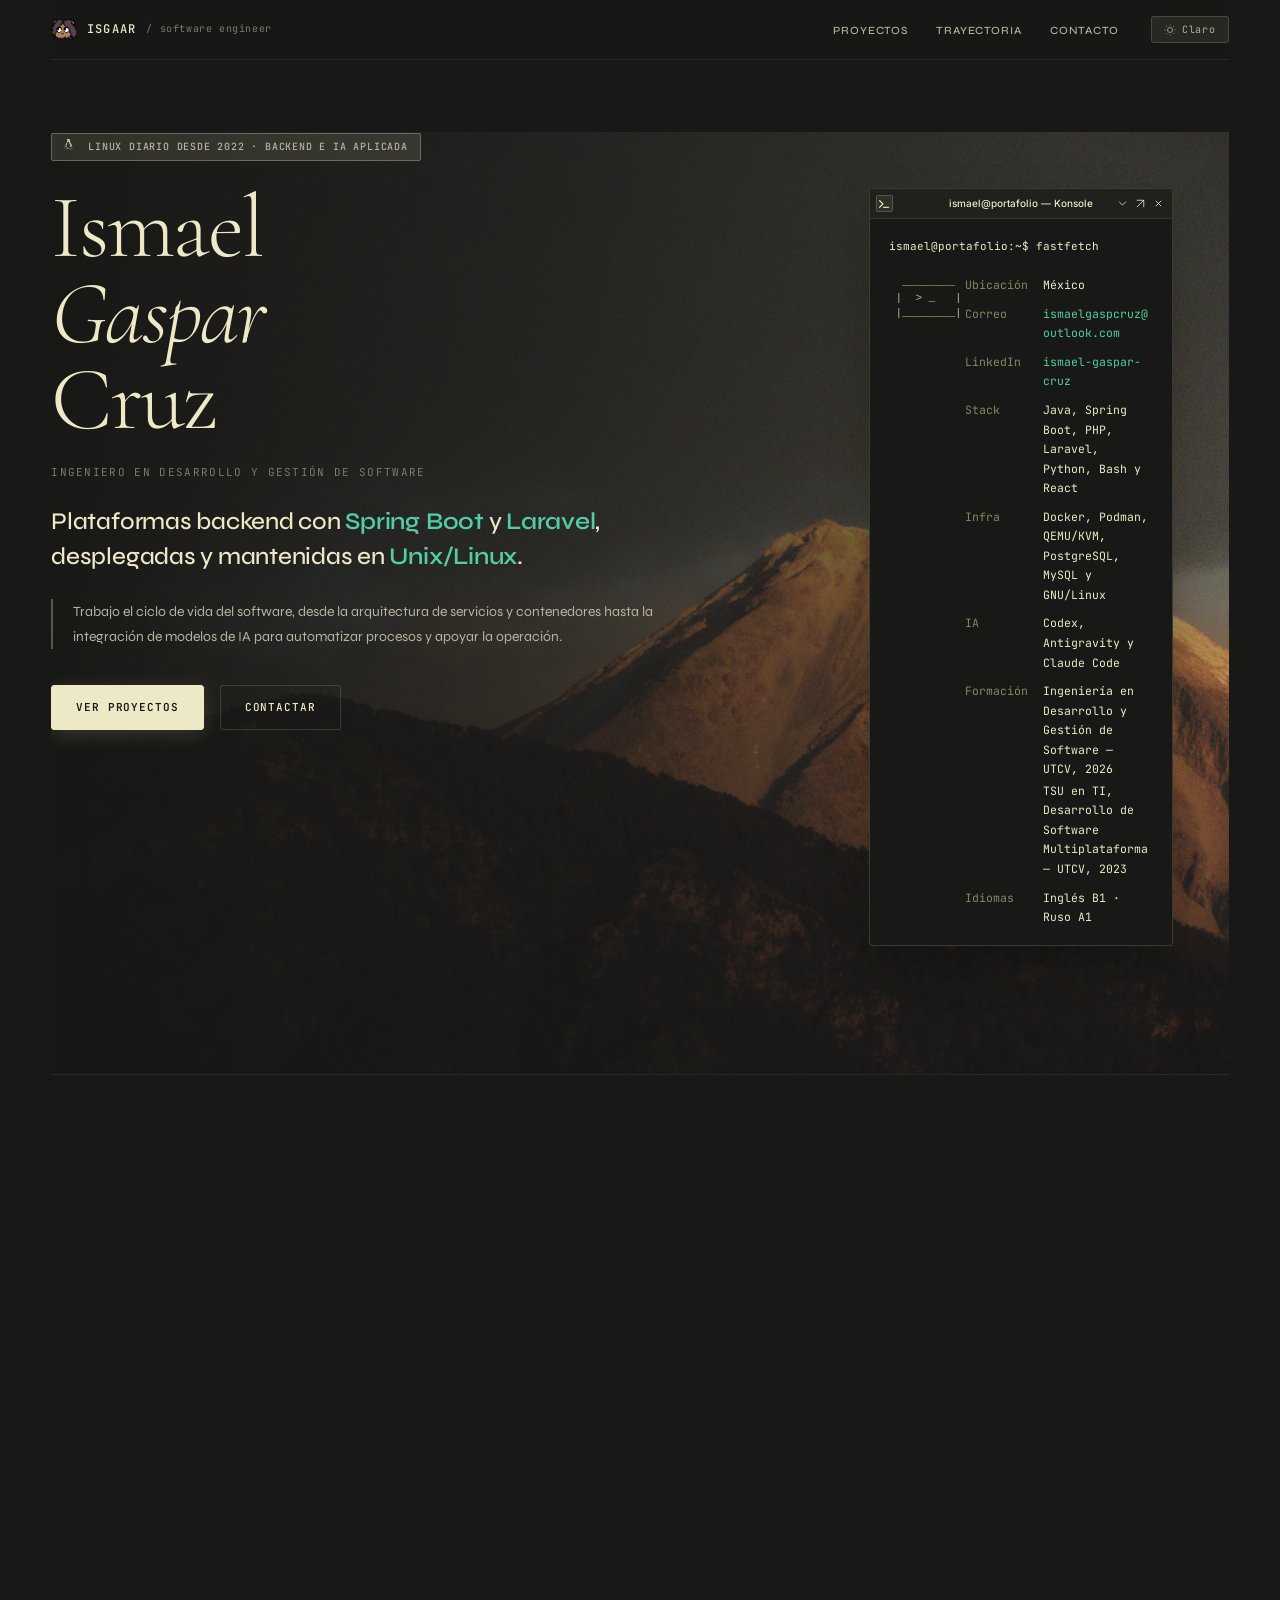
==== commit 683b90db: "feat: update information" ====
--- a/index.html
+++ b/index.html
@@ -116,7 +116,7 @@
           <article class="timeline-item reveal"><div class="timeline-meta"><div class="timeline-period">2023</div><span class="exp-badge badge-past">Septiembre — diciembre</span></div><div><h2 class="timeline-title">Cyber Arqmex</h2><p class="timeline-role">Mantenimiento a equipos · Orizaba</p><p class="timeline-desc">Mantenimiento preventivo y correctivo, recuperación de datos y administración segura de sistemas de archivos en GNU/Linux.</p></div></article>
         </div>
         <div class="education-grid"><article class="credential-card reveal"><span class="credential-year">2026</span><h2>Ingeniería en Desarrollo y Gestión de Software</h2><p>Universidad Tecnológica del Centro de Veracruz · Graduado</p><p class="credential-detail">Formación en integración de tecnologías, seguridad informática, sistemas inteligentes y administración de proyectos.</p></article><article class="credential-card reveal"><span class="credential-year">2023</span><h2>TSU en TI, Área Desarrollo de Software Multiplataforma</h2><p>Universidad Tecnológica del Centro de Veracruz · Graduado</p><p class="credential-detail">Base en programación estructurada, orientada a objetos y de consulta; pruebas, redes, sistemas operativos y seguridad informática.</p></article></div>
-        <div class="cert-subblock reveal"><div class="side-heading">// Cursos</div><div class="cert-list"><div class="cert-item"><div><div class="cert-name">Introduction to Modern AI</div><div class="cert-org">Cisco Networking Academy</div></div><span class="cert-year">2025</span></div><div class="cert-item"><div><div class="cert-name">Networking Academy Learn-A-Thon</div><div class="cert-org">Cisco Networking Academy</div></div><span class="cert-year">2025</span></div><div class="cert-item"><div><div class="cert-name">SQL Bases</div><div class="cert-org">Sololearn</div></div><span class="cert-year">2022</span></div></div></div>
+        <div class="cert-subblock reveal"><div class="side-heading">// Cursos</div><div class="cert-list"><div class="cert-item"><div><div class="cert-name">Data Analytics Essentials <a href="https://www.credly.com/badges/cdd09d0a-30b4-4600-b0a3-f946b18b00a5" target="_blank" rel="noopener noreferrer" class="cert-link" title="Ver credencial en Credly" aria-label="Ver credencial Data Analytics Essentials en Credly">↗</a></div><div class="cert-org">Cisco</div></div><span class="cert-year">2026</span></div><div class="cert-item"><div><div class="cert-name">Introduction to Modern AI</div><div class="cert-org">Cisco Networking Academy</div></div><span class="cert-year">2025</span></div><div class="cert-item"><div><div class="cert-name">Networking Academy Learn-A-Thon</div><div class="cert-org">Cisco Networking Academy</div></div><span class="cert-year">2025</span></div><div class="cert-item"><div><div class="cert-name">SQL Bases</div><div class="cert-org">Sololearn</div></div><span class="cert-year">2022</span></div></div></div>
       </section>
     </main>
     <footer id="contacto" class="render-managed"><div><h2 class="footer-heading">Hablemos de<br><em>software</em> y sistemas.</h2><p class="footer-sub">Para conversar sobre backend, infraestructura Linux o automatización, puedes escribirme directamente.</p></div><div class="footer-direct"><div class="footer-direct-row"><span class="footer-direct-label">Correo electrónico</span><span class="footer-direct-val"><a href="#" data-hydrate-href="email"><span data-hydrate="email-address">Contacto</span></a></span></div><div class="footer-direct-row"><span class="footer-direct-label">Teléfono</span><span class="footer-direct-val"><a href="#" data-hydrate-href="phone"><span data-hydrate="phone-display">Llamar</span></a></span></div><div class="footer-direct-row"><span class="footer-direct-label">LinkedIn</span><span class="footer-direct-val"><a href="#" target="_blank" rel="noopener" data-hydrate-href="linkedin">Ver perfil</a></span></div><div class="footer-direct-row"><span class="footer-direct-label">Ubicación</span><span class="footer-direct-val">México</span></div></div><div class="footer-copy"><span>© 2026 <span data-hydrate="name-full">isgaar</span> — Ingeniería en Desarrollo y Gestión de Software</span><span>Alojado en GitHub Pages</span></div></footer>
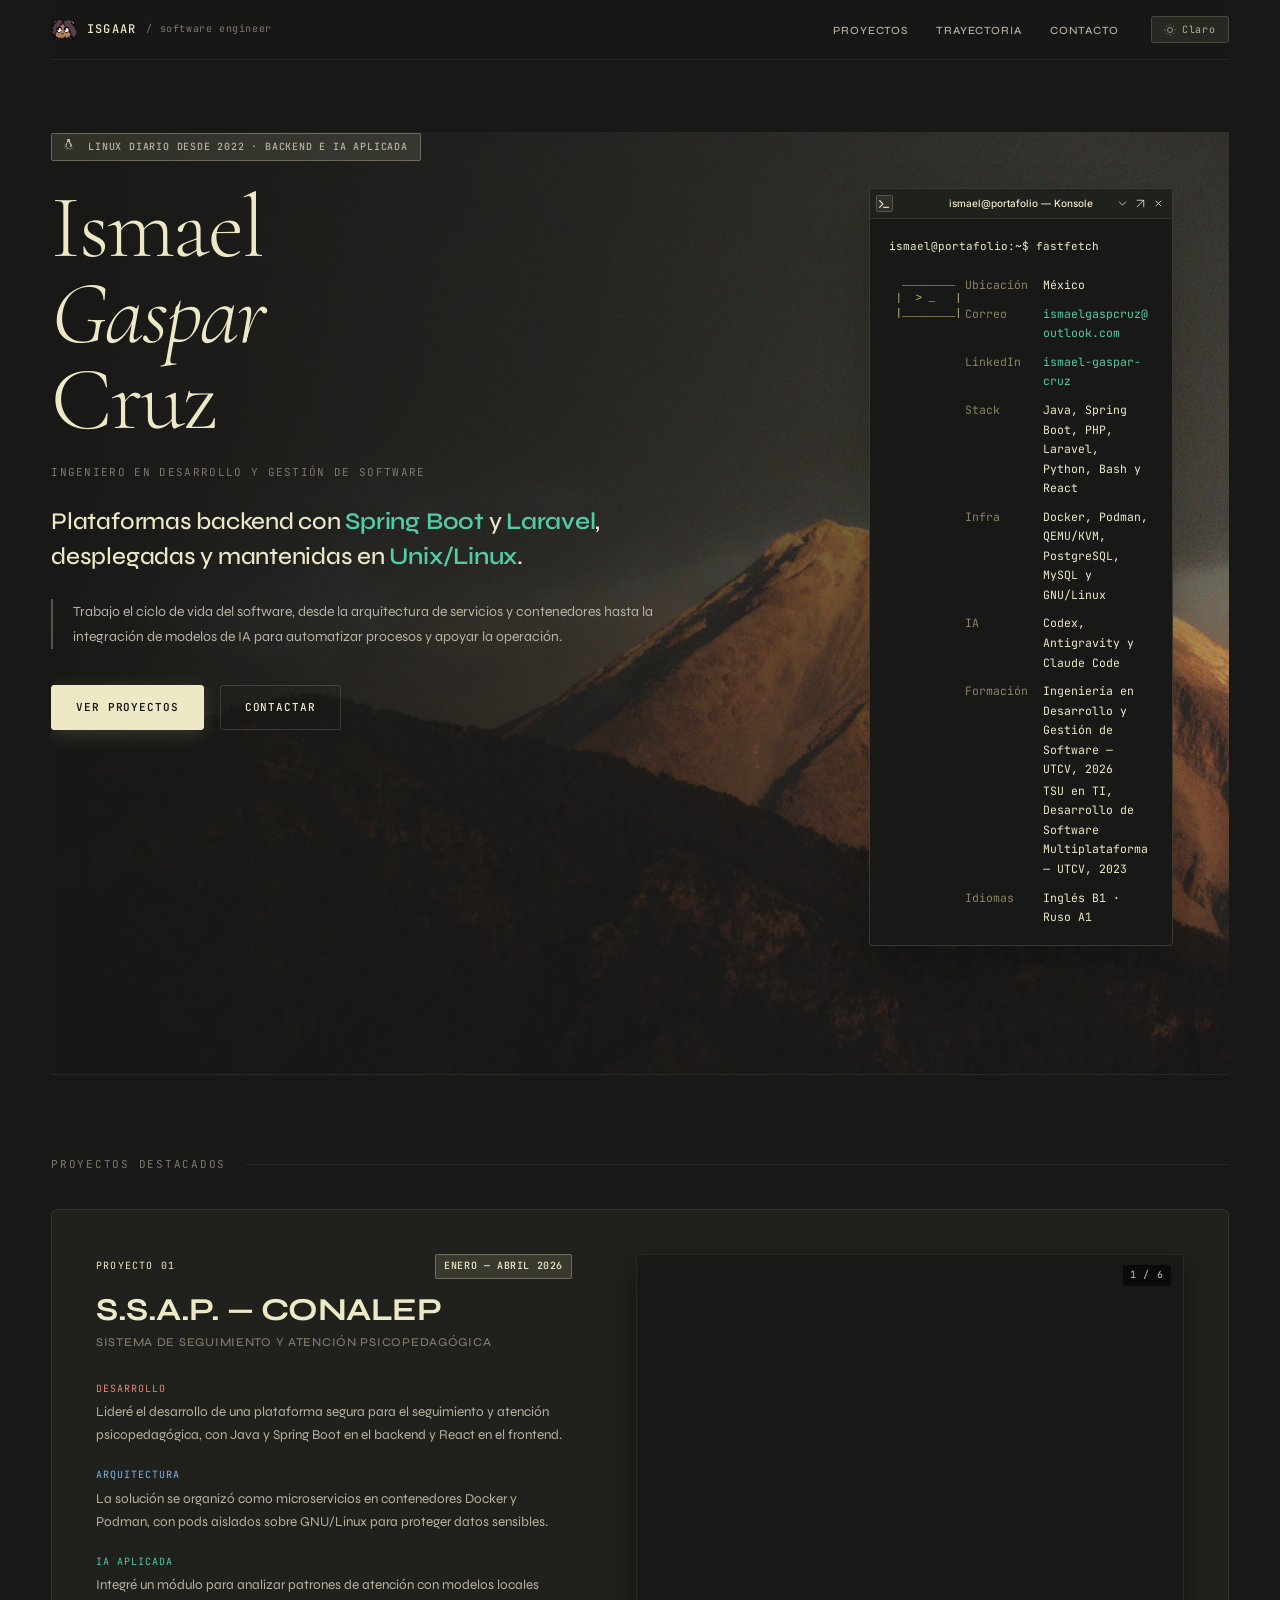
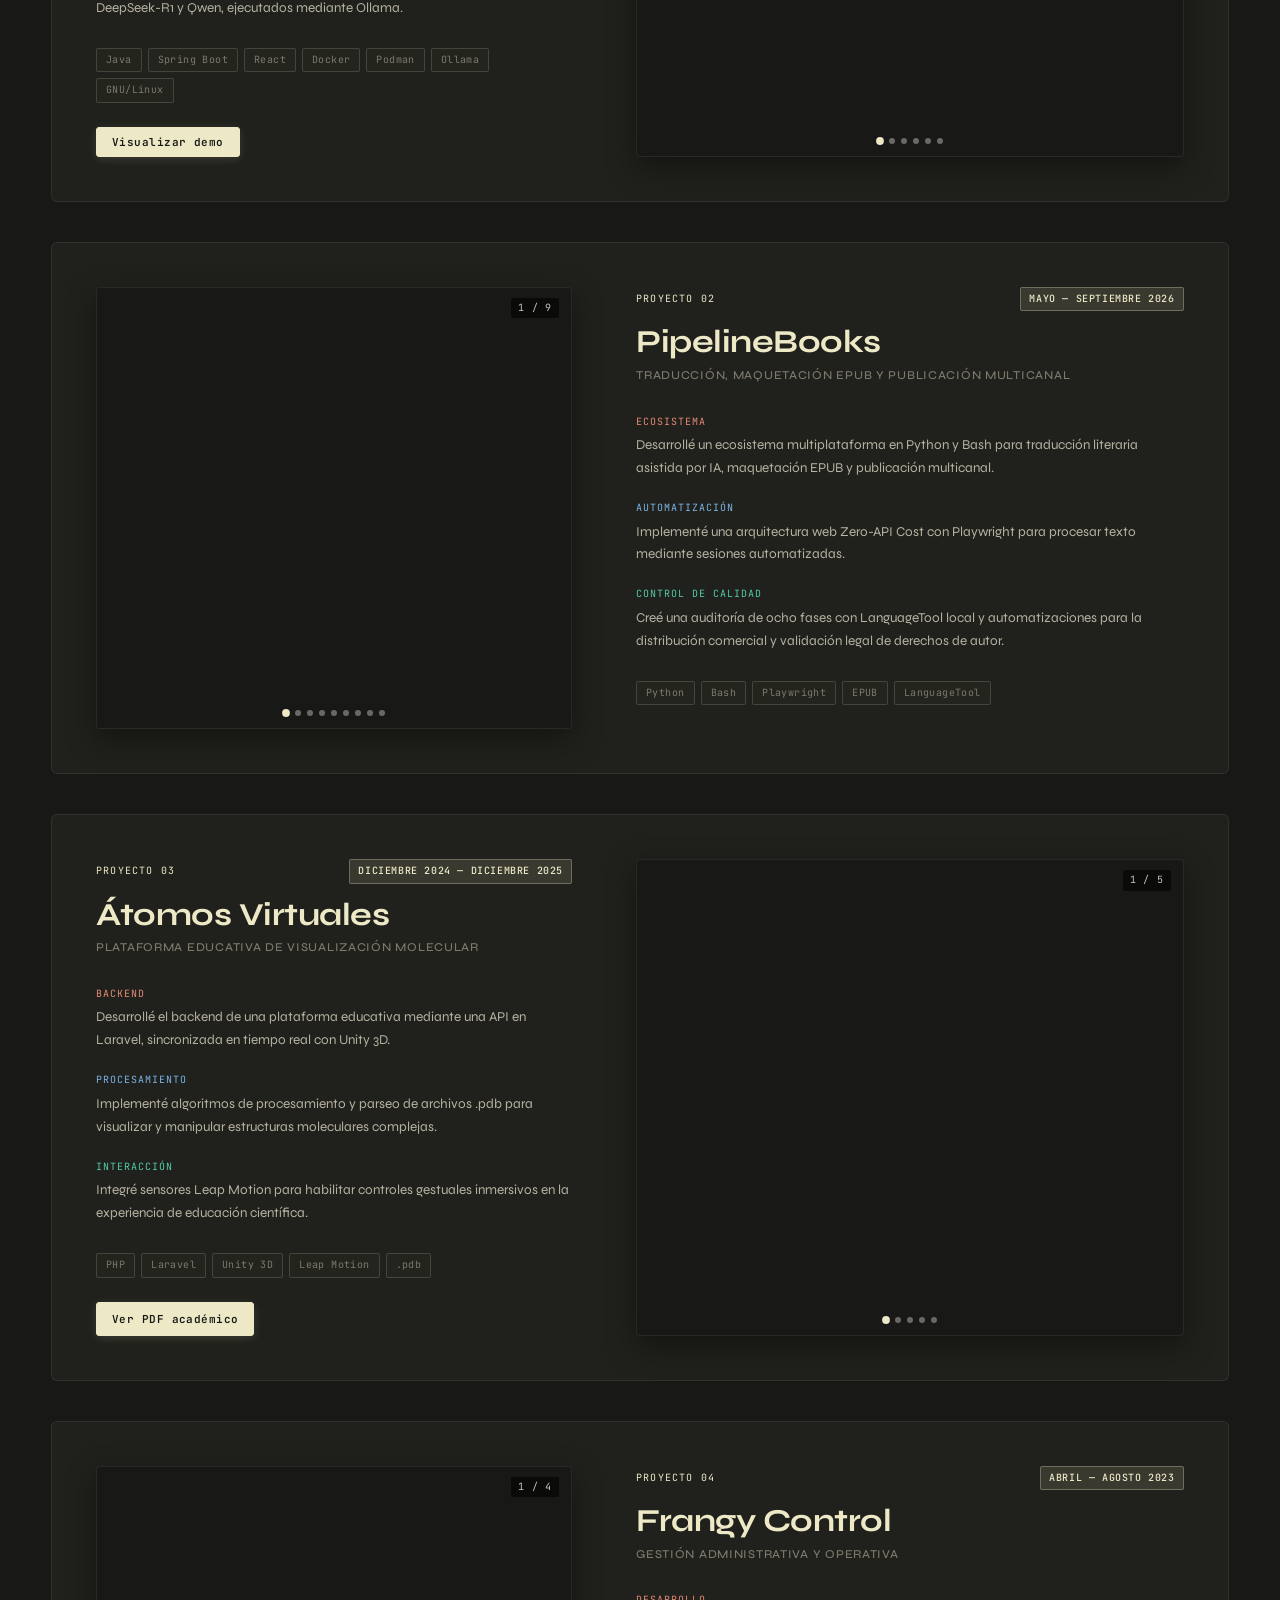
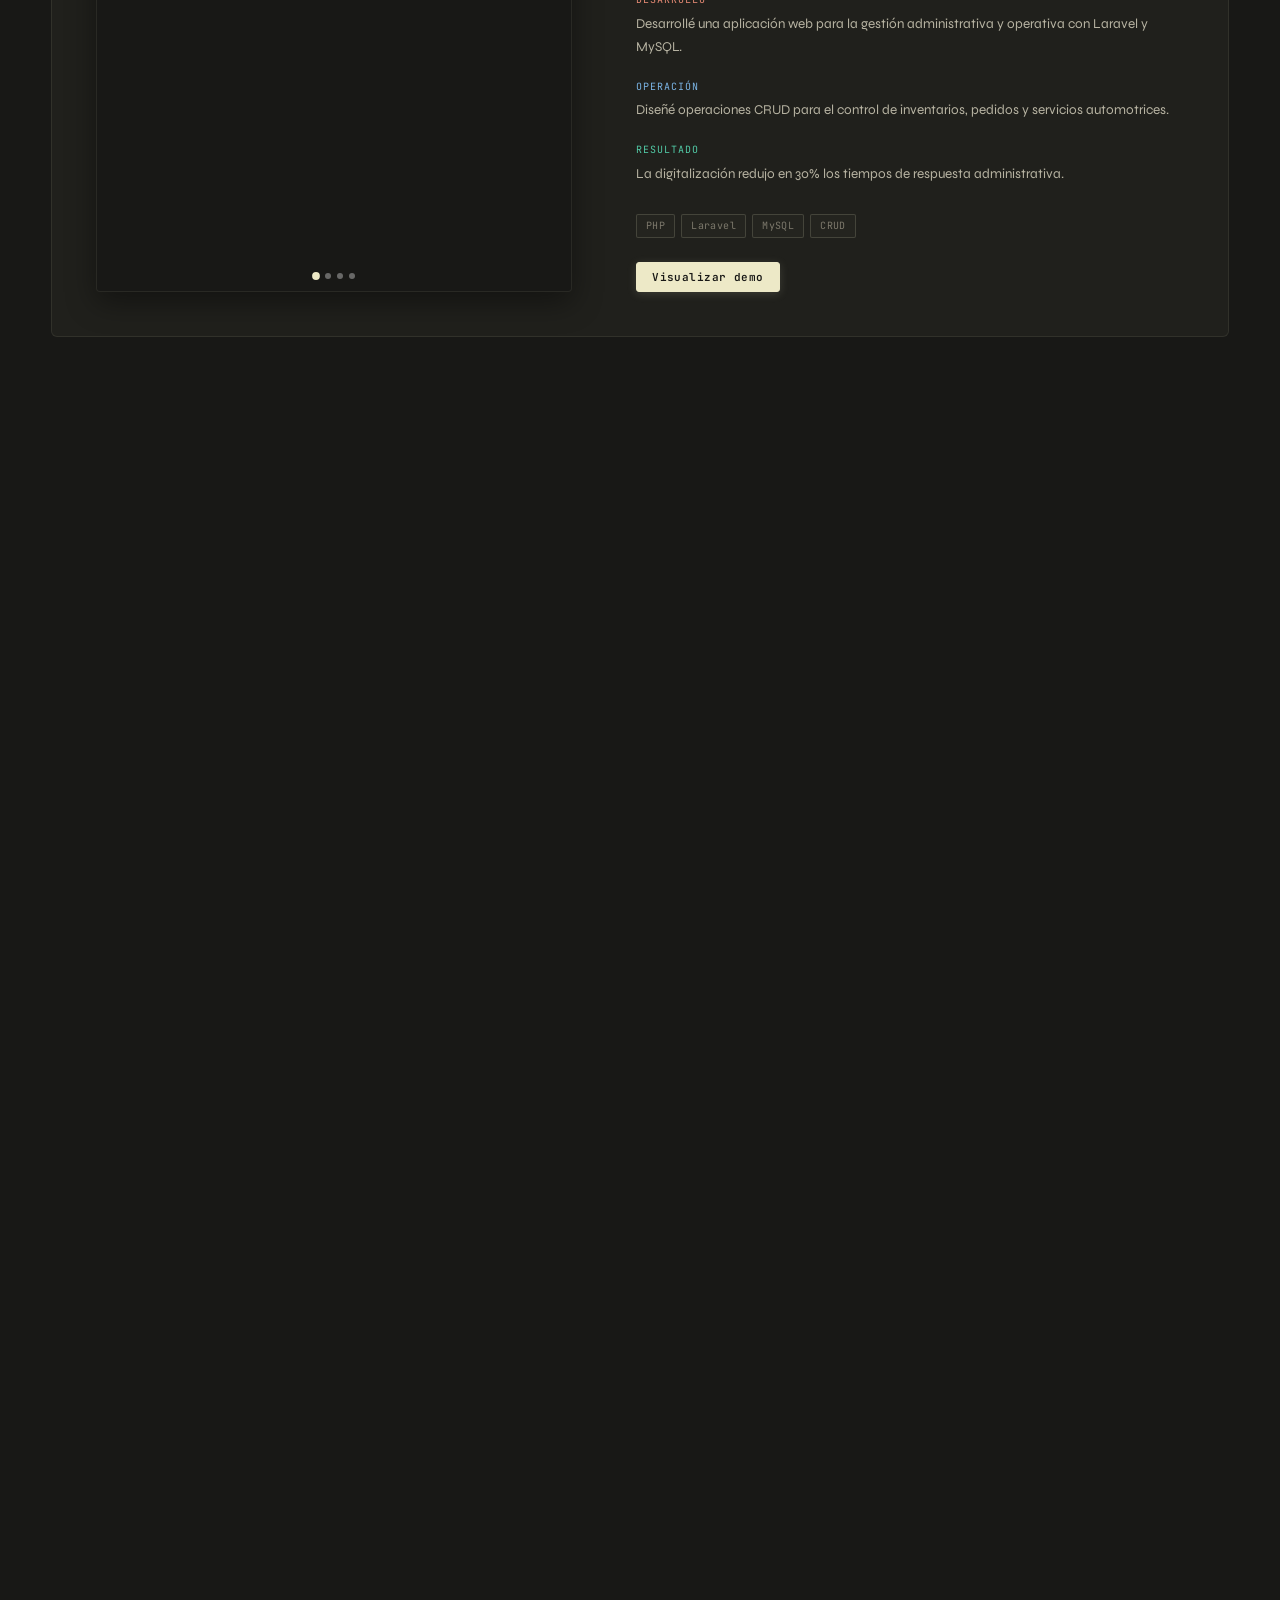
==== commit 85bc16c2: "feat(trayectoria): certificaciones con badges, descripciones y demo modal corregido - fix(demo-modal" ====
--- a/index.html
+++ b/index.html
@@ -88,7 +88,7 @@
           <div class="case-study-grid"><div class="cs-content-column">
             <div class="cs-meta-top"><span class="cs-number-tag">Proyecto 03</span><span class="exp-badge badge-past">Diciembre 2024 — diciembre 2025</span></div><h2 class="cs-title">Átomos Virtuales</h2><p class="cs-subtitle">Plataforma educativa de visualización molecular</p>
             <div class="cs-story"><div class="cs-point"><span class="cs-point-label cs-label-problem">Backend</span><p class="cs-point-text">Desarrollé el backend de una plataforma educativa mediante una API en Laravel, sincronizada en tiempo real con Unity 3D.</p></div><div class="cs-point"><span class="cs-point-label cs-label-challenge">Procesamiento</span><p class="cs-point-text">Implementé algoritmos de procesamiento y parseo de archivos .pdb para visualizar y manipular estructuras moleculares complejas.</p></div><div class="cs-point"><span class="cs-point-label cs-label-result">Interacción</span><p class="cs-point-text">Integré sensores Leap Motion para habilitar controles gestuales inmersivos en la experiencia de educación científica.</p></div></div>
-            <div class="tech-row"><span class="tech-tag">PHP</span><span class="tech-tag">Laravel</span><span class="tech-tag">Unity 3D</span><span class="tech-tag">Leap Motion</span><span class="tech-tag">.pdb</span></div><div class="cs-actions"><a href="./src/atomos-virtuales/EXPOCIENCIAS_ATOMOS_VITUALES.pdf" target="_blank" rel="noopener noreferrer" class="proj-pdf-btn">Ver PDF académico</a><button class="proj-demo-btn" data-demo-url="./demos/simulador-molecular.html" data-demo-title="Átomos Virtuales · Visualizador molecular">Visualizar demo</button></div>
+            <div class="tech-row"><span class="tech-tag">PHP</span><span class="tech-tag">Laravel</span><span class="tech-tag">Unity 3D</span><span class="tech-tag">Leap Motion</span><span class="tech-tag">.pdb</span></div><div class="cs-actions"><a href="./src/atomos-virtuales/EXPOCIENCIAS_ATOMOS_VITUALES.pdf" target="_blank" rel="noopener noreferrer" class="proj-pdf-btn">Ver PDF académico</a></div>
           </div><div class="cs-media-column"><div class="slideshow-wrap" data-slideshow="atomos" data-project="Átomos Virtuales" aria-label="Capturas de Átomos Virtuales"><div class="slide-track" id="track-atomos"></div><div class="slide-overlay"><span class="slide-overlay-text">Ampliar captura</span></div><div class="slide-dots" id="dots-atomos"></div><div class="slide-counter" id="counter-atomos"></div></div></div></div>
         </article>
         <article class="case-study-card reveal" id="frangy-control">
@@ -115,13 +115,13 @@
           <article class="timeline-item reveal"><div class="timeline-meta"><div class="timeline-period">2026</div><span class="exp-badge badge-past">Enero — abril</span></div><div><h2 class="timeline-title">CONALEP</h2><p class="timeline-role">Desarrollador de Software · Orizaba</p><p class="timeline-desc">Desarrollo de la plataforma S.S.A.P. con Spring Boot, React, contenedores e IA local.</p><a href="#ssap" class="timeline-link">Ver proyecto ↑</a></div></article>
           <article class="timeline-item reveal"><div class="timeline-meta"><div class="timeline-period">2023</div><span class="exp-badge badge-past">Septiembre — diciembre</span></div><div><h2 class="timeline-title">Cyber Arqmex</h2><p class="timeline-role">Mantenimiento a equipos · Orizaba</p><p class="timeline-desc">Mantenimiento preventivo y correctivo, recuperación de datos y administración segura de sistemas de archivos en GNU/Linux.</p></div></article>
         </div>
-        <div class="education-grid"><article class="credential-card reveal"><span class="credential-year">2026</span><h2>Ingeniería en Desarrollo y Gestión de Software</h2><p>Universidad Tecnológica del Centro de Veracruz · Graduado</p><p class="credential-detail">Formación en integración de tecnologías, seguridad informática, sistemas inteligentes y administración de proyectos.</p></article><article class="credential-card reveal"><span class="credential-year">2023</span><h2>TSU en TI, Área Desarrollo de Software Multiplataforma</h2><p>Universidad Tecnológica del Centro de Veracruz · Graduado</p><p class="credential-detail">Base en programación estructurada, orientada a objetos y de consulta; pruebas, redes, sistemas operativos y seguridad informática.</p></article></div>
-        <div class="cert-subblock reveal"><div class="side-heading">// Cursos</div><div class="cert-list"><div class="cert-item"><div><div class="cert-name">Data Analytics Essentials <a href="https://www.credly.com/badges/cdd09d0a-30b4-4600-b0a3-f946b18b00a5" target="_blank" rel="noopener noreferrer" class="cert-link" title="Ver credencial en Credly" aria-label="Ver credencial Data Analytics Essentials en Credly">↗</a></div><div class="cert-org">Cisco</div></div><span class="cert-year">2026</span></div><div class="cert-item"><div><div class="cert-name">Introduction to Modern AI</div><div class="cert-org">Cisco Networking Academy</div></div><span class="cert-year">2025</span></div><div class="cert-item"><div><div class="cert-name">Networking Academy Learn-A-Thon</div><div class="cert-org">Cisco Networking Academy</div></div><span class="cert-year">2025</span></div><div class="cert-item"><div><div class="cert-name">SQL Bases</div><div class="cert-org">Sololearn</div></div><span class="cert-year">2022</span></div></div></div>
+        <div class="education-grid"><article class="credential-card reveal"><span class="credential-year">2026</span><h2>Ingeniería en Desarrollo y Gestión de Software</h2><p>Universidad Tecnológica del Centro de Veracruz · Graduado</p><p class="credential-detail">Continuación del TSU. Formación en integración de tecnologías, seguridad informática, sistemas inteligentes, IoT y administración de proyectos tecnológicos con enfoque en innovación y vinculación productiva.</p></article><article class="credential-card reveal"><span class="credential-year">2023</span><h2>TSU en TI, Área Desarrollo de Software Multiplataforma</h2><p>Universidad Tecnológica del Centro de Veracruz · Graduado</p><p class="credential-detail">Formación en programación estructurada, orientada a objetos y de consulta; pruebas de software, redes, sistemas operativos y seguridad informática. Segundo ciclo con énfasis en aplicaciones multiplataforma, realidades extendidas e integración de IA.</p></article></div>
+        <div class="cert-subblock reveal"><div class="side-heading">// Certificaciones</div><div class="cert-list"><div class="cert-item"><div class="cert-badge-wrap"><img src="./src/certificaciones/data-analytics-essentials.png" loading="lazy" decoding="async" alt="Insignia Data Analytics Essentials" class="cert-badge"></div><div><div class="cert-name">Data Analytics Essentials <a href="https://www.credly.com/badges/cdd09d0a-30b4-4600-b0a3-f946b18b00a5" target="_blank" rel="noopener noreferrer" class="cert-link" title="Ver credencial en Credly" aria-label="Ver credencial Data Analytics Essentials en Credly">↗</a></div><div class="cert-org">Cisco</div><p class="cert-desc">Cubre los fundamentos del análisis de datos: recolección, preparación, visualización e interpretación de conjuntos de datos. Introduce conceptos de análisis estadístico y comunicación de hallazgos orientada a la toma de decisiones.</p></div><span class="cert-year">2026</span></div><div class="cert-item"><div class="cert-badge-wrap"><img src="./src/certificaciones/computer-hardware-basics.png" loading="lazy" decoding="async" alt="Insignia Computer Hardware Basics" class="cert-badge"></div><div><div class="cert-name">Computer Hardware Basics</div><div class="cert-org">Cisco Networking Academy</div><p class="cert-desc">Conocimientos fundamentales sobre computadoras y dispositivos móviles: funcionamiento interno, instalación de componentes, ensamblaje, reparación y actualización de equipos, así como herramientas y técnicas básicas de diagnóstico y solución de problemas de hardware.</p></div><span class="cert-year">2025</span></div><div class="cert-item"><div class="cert-badge-wrap"><img src="./src/certificaciones/introduction-modern-ai.png" loading="lazy" decoding="async" alt="Insignia Introduction to Modern AI" class="cert-badge"></div><div><div class="cert-name">Introduction to Modern AI</div><div class="cert-org">Cisco Networking Academy</div><p class="cert-desc">Introducción a los conceptos centrales de la inteligencia artificial moderna: aprendizaje automático, aprendizaje profundo y procesamiento de lenguaje natural. Explora cómo los modelos de IA se aplican en contextos reales de negocio y tecnología.</p></div><span class="cert-year">2025</span></div><div class="cert-item"><div class="cert-badge-wrap"><img src="./src/certificaciones/networking-academy-learn-a-thon.png" loading="lazy" decoding="async" alt="Insignia Networking Academy Learn-A-Thon" class="cert-badge"></div><div><div class="cert-name">Networking Academy Learn-A-Thon</div><div class="cert-org">Cisco Networking Academy</div><p class="cert-desc">Reto de aprendizaje continuo de Cisco Networking Academy: completar cursos y módulos en un periodo determinado para acumular horas de formación certificada en tecnologías de redes, seguridad e infraestructura.</p></div><span class="cert-year">2025</span></div><div class="cert-item"><div class="cert-badge-wrap"><img src="./src/certificaciones/sql-bases.jpg" loading="lazy" decoding="async" alt="Insignia SQL Bases" class="cert-badge"></div><div><div class="cert-name">SQL Bases <a href="https://www.sololearn.com/certificates/CT-5EP8COCO" target="_blank" rel="noopener noreferrer" class="cert-link" title="Ver certificado en Sololearn" aria-label="Ver certificado SQL Bases en Sololearn">↗</a></div><div class="cert-org">Sololearn</div><p class="cert-desc">Fundamentos del lenguaje SQL: consultas de selección, filtrado, agrupación y ordenamiento de datos; operaciones sobre tablas relacionales con enfoque en la lectura y manipulación práctica de bases de datos.</p></div><span class="cert-year">2022</span></div></div></div>
       </section>
     </main>
     <footer id="contacto" class="render-managed"><div><h2 class="footer-heading">Hablemos de<br><em>software</em> y sistemas.</h2><p class="footer-sub">Para conversar sobre backend, infraestructura Linux o automatización, puedes escribirme directamente.</p></div><div class="footer-direct"><div class="footer-direct-row"><span class="footer-direct-label">Correo electrónico</span><span class="footer-direct-val"><a href="#" data-hydrate-href="email"><span data-hydrate="email-address">Contacto</span></a></span></div><div class="footer-direct-row"><span class="footer-direct-label">Teléfono</span><span class="footer-direct-val"><a href="#" data-hydrate-href="phone"><span data-hydrate="phone-display">Llamar</span></a></span></div><div class="footer-direct-row"><span class="footer-direct-label">LinkedIn</span><span class="footer-direct-val"><a href="#" target="_blank" rel="noopener" data-hydrate-href="linkedin">Ver perfil</a></span></div><div class="footer-direct-row"><span class="footer-direct-label">Ubicación</span><span class="footer-direct-val">México</span></div></div><div class="footer-copy"><span>© 2026 <span data-hydrate="name-full">isgaar</span> — Ingeniería en Desarrollo y Gestión de Software</span><span>Alojado en GitHub Pages</span></div></footer>
   </div>
   <div class="lightbox" id="lightbox" aria-hidden="true" role="dialog" aria-modal="true" aria-label="Galería de proyecto"><div class="lightbox-inner"><button class="lb-close" id="lb-close" aria-label="Cerrar">✕</button><div class="lightbox-img-wrap"><img id="lb-img" src="" alt=""><video id="lb-video" controls playsinline></video></div><div class="lightbox-bar"><button class="lb-btn" id="lb-prev">← Anterior</button><div><div class="lb-project-name" id="lb-project"></div><div class="lb-counter" id="lb-counter"></div></div><button class="lb-btn" id="lb-next">Siguiente →</button></div></div></div>
-  <div class="demo-modal-backdrop" id="demoModal" aria-hidden="true"><div class="demo-modal-window" role="dialog" aria-modal="true" aria-labelledby="demoModalHeading"><div class="demo-modal-header"><div class="demo-modal-title"><span class="demo-modal-badge">DEMO INTERACTIVO</span><h2 id="demoModalHeading">Cargando demo…</h2></div><div class="demo-modal-actions"><a id="demoModalExternalLink" href="#" target="_blank" rel="noopener" class="demo-header-action">Abrir en otra pestaña</a><button id="demoModalClose" class="demo-header-close" aria-label="Cerrar demo">×</button></div></div><iframe id="demoModalIframe" src="about:blank" title="Demo interactivo"></iframe></div></div>
+  <div class="demo-modal-backdrop" id="demoModal" aria-hidden="true"><div class="demo-modal-window" role="dialog" aria-modal="true" aria-labelledby="demoModalHeading"><div class="demo-modal-header"><div class="demo-modal-title"><span class="demo-modal-badge">DEMO INTERACTIVO</span><h2 id="demoModalHeading">Cargando demo…</h2></div><div class="demo-modal-actions"><a id="demoModalExternalLink" href="#" target="_blank" rel="noopener" class="demo-header-action">Abrir en otra pestaña</a><button id="demoModalClose" class="demo-header-close" aria-label="Cerrar demo">×</button></div></div><div class="demo-modal-body"><iframe id="demoModalIframe" src="about:blank" title="Demo interactivo"></iframe></div></div></div>
 </body>
 </html>
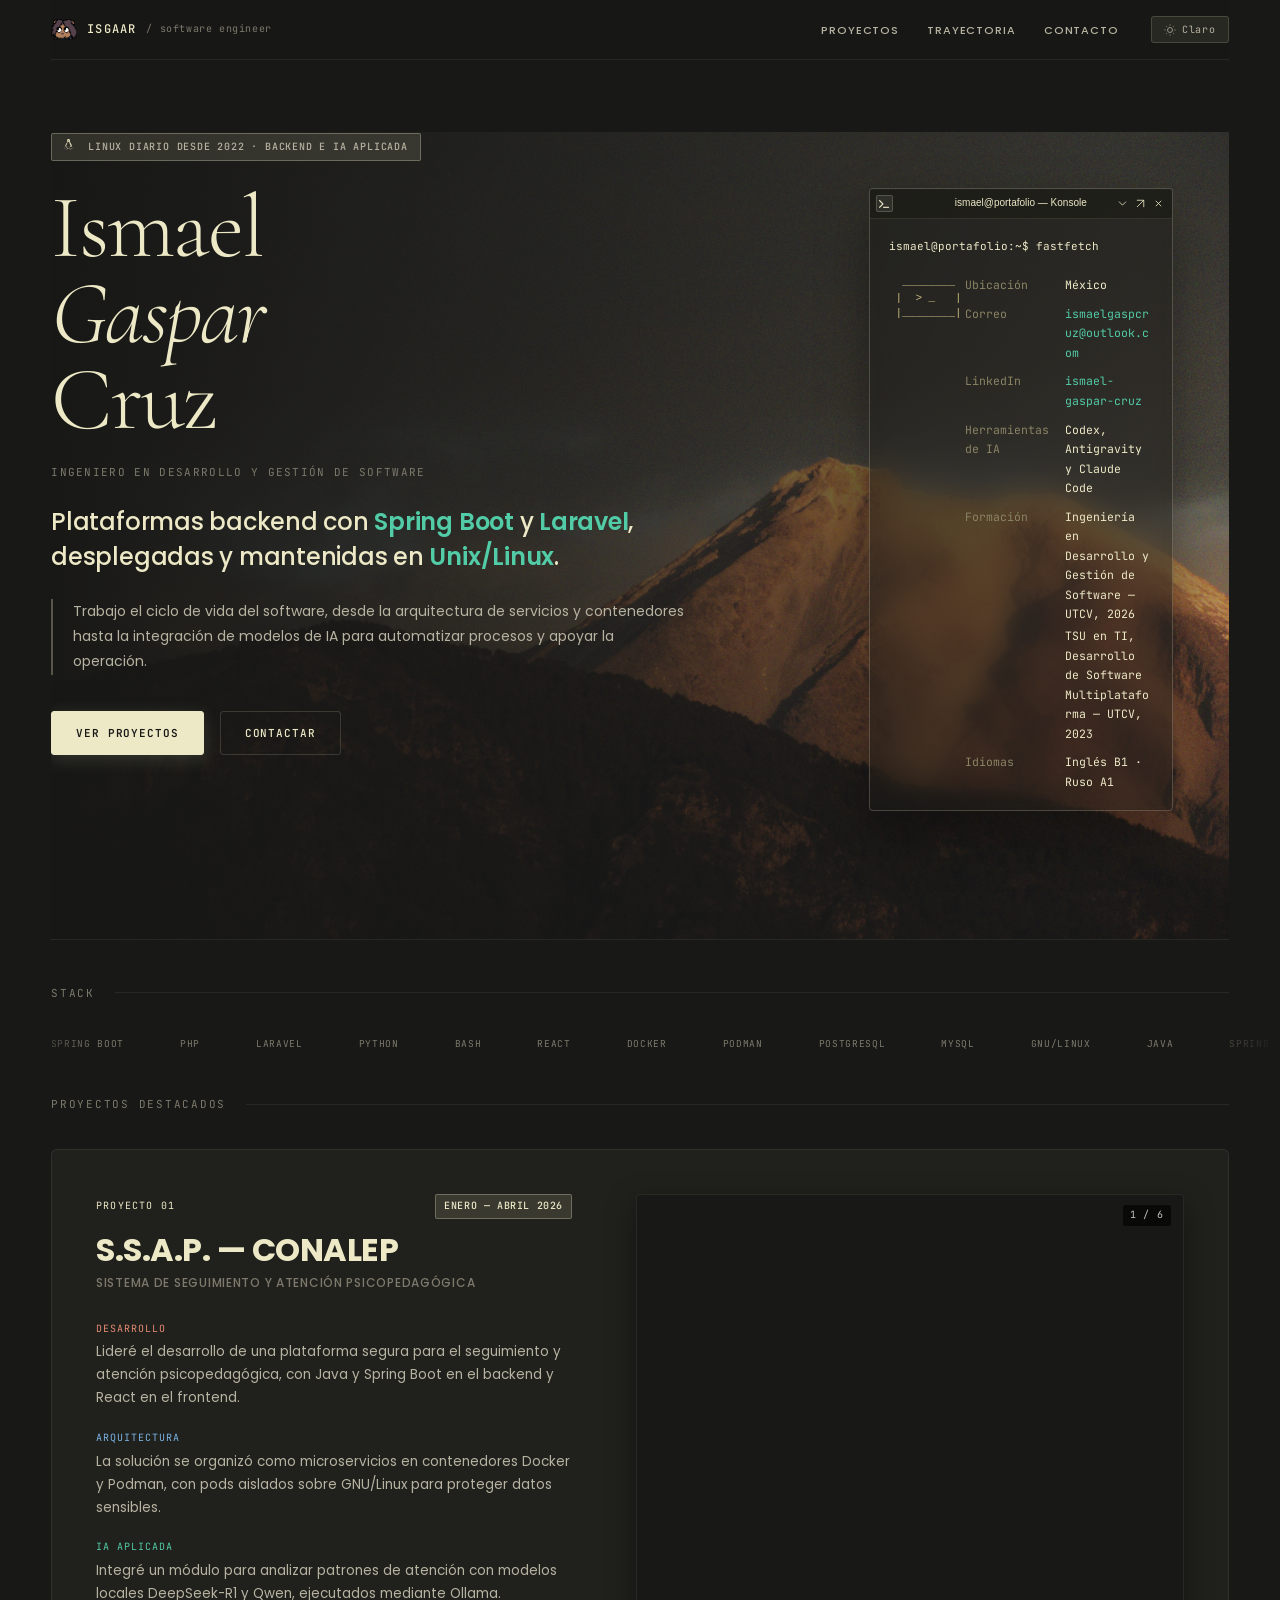
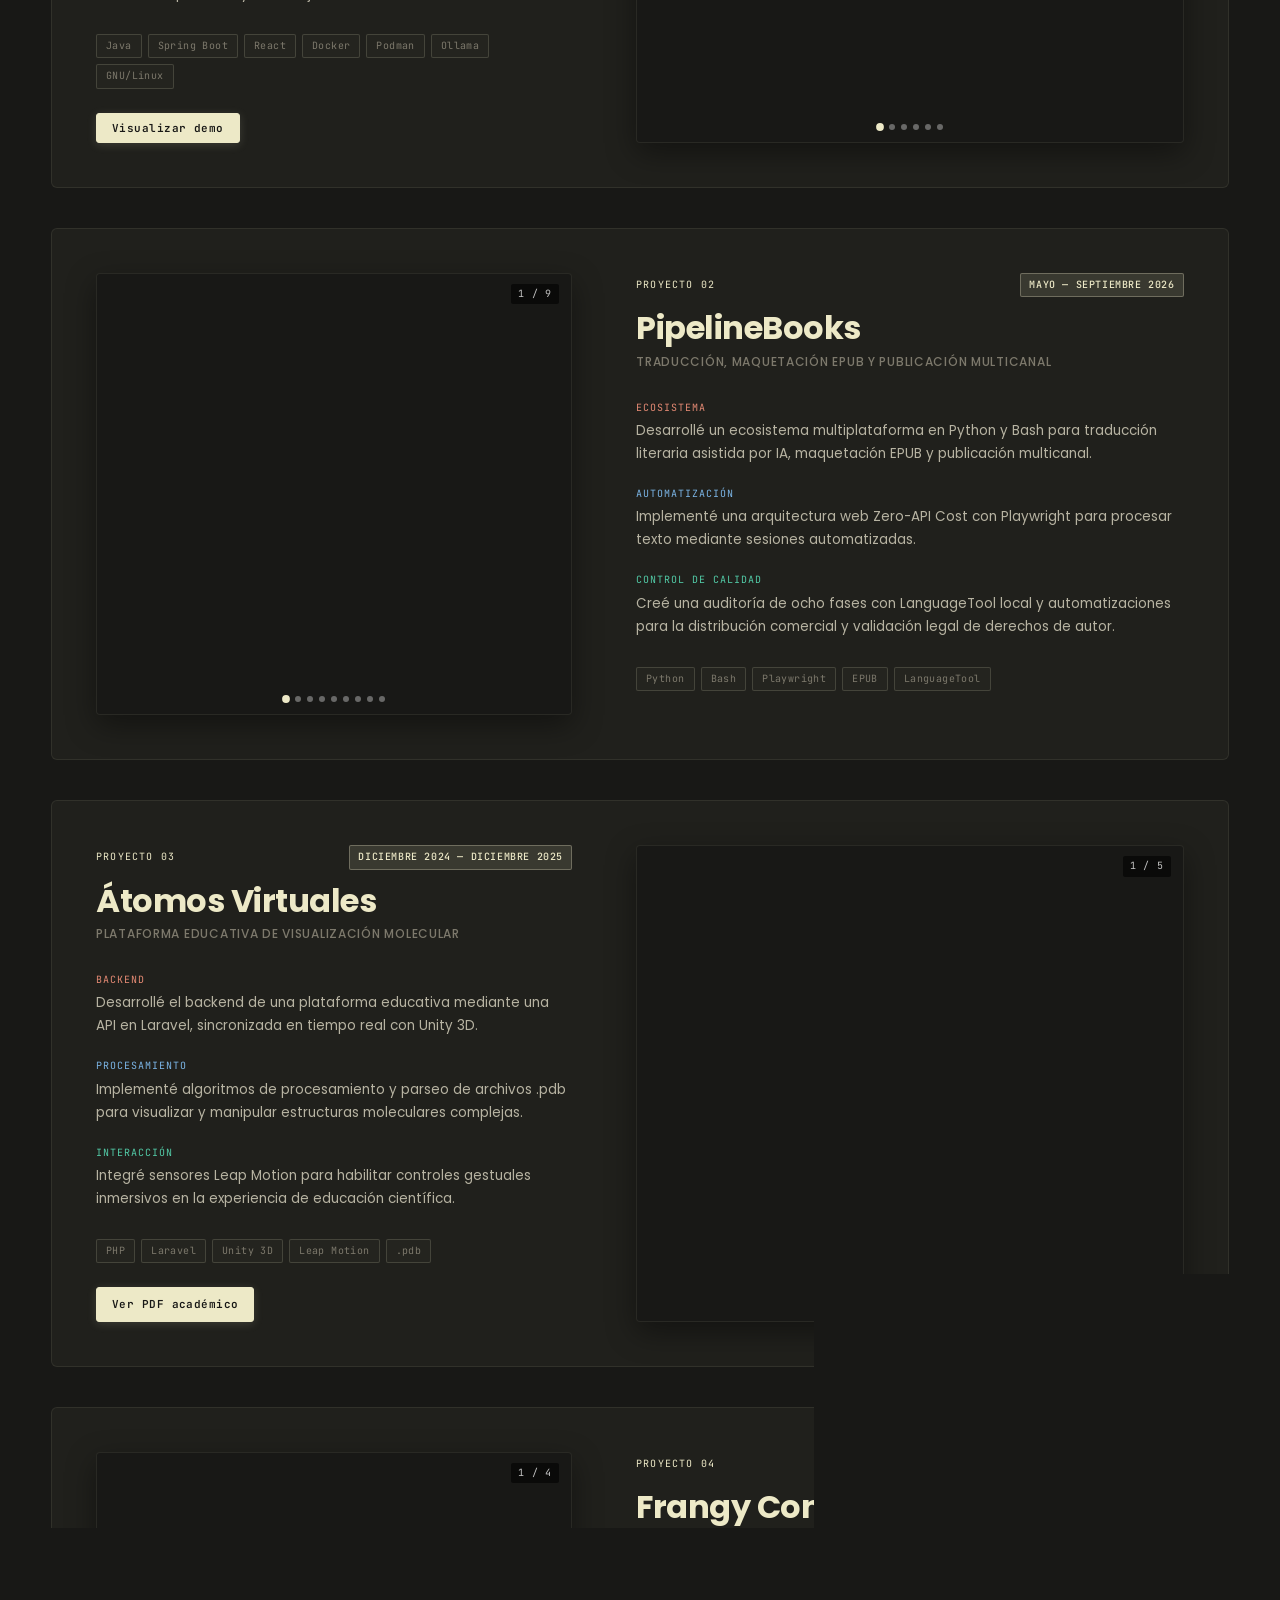
==== commit 8bacc1ba: "feat: stack carousel, glassmorphism terminal, tipografía y UX - Tipografía: migración Syne → Montser" ====
--- a/index.html
+++ b/index.html
@@ -10,8 +10,9 @@
   <link rel="icon" type="image/x-icon" href="./player.ico">
   <link rel="preconnect" href="https://fonts.googleapis.com">
   <link rel="preconnect" href="https://fonts.gstatic.com" crossorigin>
-  <link href="https://fonts.googleapis.com/css2?family=Cormorant+Garamond:ital,wght@0,300;0,400;0,600;1,300;1,400&family=Inter:wght@400;500;600&family=Syne:wght@400;500;700;800&family=JetBrains+Mono:ital,wght@0,300;0,400&display=swap" rel="stylesheet">
+  <link href="https://fonts.googleapis.com/css2?family=Cormorant+Garamond:ital,wght@0,300;0,400;0,600;1,300;1,400&family=Poppins:wght@400;500;700;800&family=JetBrains+Mono:ital,wght@0,300;0,400&display=swap" rel="stylesheet">
   <link rel="stylesheet" href="https://cdnjs.cloudflare.com/ajax/libs/font-awesome/6.7.2/css/all.min.css" referrerpolicy="no-referrer">
+  <link rel="stylesheet" href="https://cdn.jsdelivr.net/gh/devicons/devicon@latest/devicon.min.css">
   <link rel="stylesheet" href="./css/main.css">
   <script defer src="./js/theme.js"></script>
   <script defer src="./js/slideshow.js"></script>
@@ -19,6 +20,7 @@
   <script defer src="./js/demo-modal.js"></script>
   <script defer src="./js/fastfetch.js"></script>
   <script defer src="./js/contact-obfuscator.js"></script>
+  <script defer src="./js/stack-carousel.js"></script>
 </head>
 <body>
   <div class="page">
@@ -55,9 +57,8 @@
                 <div class="profile-row"><span class="profile-label">Ubicación</span><span class="profile-value">México</span></div>
                 <div class="profile-row"><span class="profile-label">Correo</span><span class="profile-value"><a href="#" data-hydrate-href="email"><span data-hydrate="email-address">Contacto</span></a></span></div>
                 <div class="profile-row"><span class="profile-label">LinkedIn</span><span class="profile-value"><a href="#" target="_blank" rel="noopener" data-hydrate-href="linkedin"><span data-hydrate="linkedin-handle">Perfil</span></a></span></div>
-                <div class="profile-row"><span class="profile-label">Stack</span><span class="profile-value">Java, Spring Boot, PHP, Laravel, Python, Bash y React</span></div>
-                <div class="profile-row"><span class="profile-label">Infra</span><span class="profile-value">Docker, Podman, QEMU/KVM, PostgreSQL, MySQL y GNU/Linux</span></div>
-                <div class="profile-row"><span class="profile-label">IA</span><span class="profile-value">Codex, Antigravity y Claude Code</span></div>
+
+                <div class="profile-row"><span class="profile-label">Herramientas de IA</span><span class="profile-value">Codex, Antigravity y Claude Code</span></div>
                 <div class="profile-row"><span class="profile-label">Formación</span><span class="profile-value profile-multiline"><span>Ingeniería en Desarrollo y Gestión de Software — UTCV, 2026</span><span>TSU en TI, Desarrollo de Software Multiplataforma — UTCV, 2023</span></span></div>
                 <div class="profile-row"><span class="profile-label">Idiomas</span><span class="profile-value">Inglés B1 · Ruso A1</span></div>
                 </div>
@@ -67,6 +68,38 @@
         </aside>
       </div>
     </header>
+    <section class="stack-carousel" aria-label="Stack tecnológico">
+      <div class="section-label stack-carousel-heading">Stack</div>
+      <div class="stack-carousel-overflow-wrap">
+      <div class="stack-carousel-track">
+        <div class="stack-item"><i class="devicon-java-plain colored"></i><span>Java</span></div>
+        <div class="stack-item"><i class="devicon-spring-plain colored"></i><span>Spring Boot</span></div>
+        <div class="stack-item"><i class="devicon-php-plain colored"></i><span>PHP</span></div>
+        <div class="stack-item"><i class="devicon-laravel-plain colored"></i><span>Laravel</span></div>
+        <div class="stack-item"><i class="devicon-python-plain colored"></i><span>Python</span></div>
+        <div class="stack-item"><i class="devicon-bash-plain"></i><span>Bash</span></div>
+        <div class="stack-item"><i class="devicon-react-original colored"></i><span>React</span></div>
+        <div class="stack-item"><i class="devicon-docker-plain colored"></i><span>Docker</span></div>
+        <div class="stack-item"><i class="devicon-podman-plain colored"></i><span>Podman</span></div>
+        <div class="stack-item"><i class="devicon-postgresql-plain colored"></i><span>PostgreSQL</span></div>
+        <div class="stack-item"><i class="devicon-mysql-plain colored"></i><span>MySQL</span></div>
+        <div class="stack-item"><i class="devicon-linux-plain"></i><span>GNU/Linux</span></div>
+        <!-- Duplicado para loop sin costuras -->
+        <div class="stack-item" aria-hidden="true"><i class="devicon-java-plain colored"></i><span>Java</span></div>
+        <div class="stack-item" aria-hidden="true"><i class="devicon-spring-plain colored"></i><span>Spring Boot</span></div>
+        <div class="stack-item" aria-hidden="true"><i class="devicon-php-plain colored"></i><span>PHP</span></div>
+        <div class="stack-item" aria-hidden="true"><i class="devicon-laravel-plain colored"></i><span>Laravel</span></div>
+        <div class="stack-item" aria-hidden="true"><i class="devicon-python-plain colored"></i><span>Python</span></div>
+        <div class="stack-item" aria-hidden="true"><i class="devicon-bash-plain"></i><span>Bash</span></div>
+        <div class="stack-item" aria-hidden="true"><i class="devicon-react-original colored"></i><span>React</span></div>
+        <div class="stack-item" aria-hidden="true"><i class="devicon-docker-plain colored"></i><span>Docker</span></div>
+        <div class="stack-item" aria-hidden="true"><i class="devicon-podman-plain colored"></i><span>Podman</span></div>
+        <div class="stack-item" aria-hidden="true"><i class="devicon-postgresql-plain colored"></i><span>PostgreSQL</span></div>
+        <div class="stack-item" aria-hidden="true"><i class="devicon-mysql-plain colored"></i><span>MySQL</span></div>
+        <div class="stack-item" aria-hidden="true"><i class="devicon-linux-plain"></i><span>GNU/Linux</span></div>
+      </div><!-- /.stack-carousel-track -->
+      </div><!-- /.stack-carousel-overflow-wrap -->
+    </section>
     <main>
       <section class="section render-managed" id="proyectos">
         <div class="section-label">Proyectos destacados</div>
@@ -116,7 +149,7 @@
           <article class="timeline-item reveal"><div class="timeline-meta"><div class="timeline-period">2023</div><span class="exp-badge badge-past">Septiembre — diciembre</span></div><div><h2 class="timeline-title">Cyber Arqmex</h2><p class="timeline-role">Mantenimiento a equipos · Orizaba</p><p class="timeline-desc">Mantenimiento preventivo y correctivo, recuperación de datos y administración segura de sistemas de archivos en GNU/Linux.</p></div></article>
         </div>
         <div class="education-grid"><article class="credential-card reveal"><span class="credential-year">2026</span><h2>Ingeniería en Desarrollo y Gestión de Software</h2><p>Universidad Tecnológica del Centro de Veracruz · Graduado</p><p class="credential-detail">Continuación del TSU. Formación en integración de tecnologías, seguridad informática, sistemas inteligentes, IoT y administración de proyectos tecnológicos con enfoque en innovación y vinculación productiva.</p></article><article class="credential-card reveal"><span class="credential-year">2023</span><h2>TSU en TI, Área Desarrollo de Software Multiplataforma</h2><p>Universidad Tecnológica del Centro de Veracruz · Graduado</p><p class="credential-detail">Formación en programación estructurada, orientada a objetos y de consulta; pruebas de software, redes, sistemas operativos y seguridad informática. Segundo ciclo con énfasis en aplicaciones multiplataforma, realidades extendidas e integración de IA.</p></article></div>
-        <div class="cert-subblock reveal"><div class="side-heading">// Certificaciones</div><div class="cert-list"><div class="cert-item"><div class="cert-badge-wrap"><img src="./src/certificaciones/data-analytics-essentials.png" loading="lazy" decoding="async" alt="Insignia Data Analytics Essentials" class="cert-badge"></div><div><div class="cert-name">Data Analytics Essentials <a href="https://www.credly.com/badges/cdd09d0a-30b4-4600-b0a3-f946b18b00a5" target="_blank" rel="noopener noreferrer" class="cert-link" title="Ver credencial en Credly" aria-label="Ver credencial Data Analytics Essentials en Credly">↗</a></div><div class="cert-org">Cisco</div><p class="cert-desc">Cubre los fundamentos del análisis de datos: recolección, preparación, visualización e interpretación de conjuntos de datos. Introduce conceptos de análisis estadístico y comunicación de hallazgos orientada a la toma de decisiones.</p></div><span class="cert-year">2026</span></div><div class="cert-item"><div class="cert-badge-wrap"><img src="./src/certificaciones/computer-hardware-basics.png" loading="lazy" decoding="async" alt="Insignia Computer Hardware Basics" class="cert-badge"></div><div><div class="cert-name">Computer Hardware Basics</div><div class="cert-org">Cisco Networking Academy</div><p class="cert-desc">Conocimientos fundamentales sobre computadoras y dispositivos móviles: funcionamiento interno, instalación de componentes, ensamblaje, reparación y actualización de equipos, así como herramientas y técnicas básicas de diagnóstico y solución de problemas de hardware.</p></div><span class="cert-year">2025</span></div><div class="cert-item"><div class="cert-badge-wrap"><img src="./src/certificaciones/introduction-modern-ai.png" loading="lazy" decoding="async" alt="Insignia Introduction to Modern AI" class="cert-badge"></div><div><div class="cert-name">Introduction to Modern AI</div><div class="cert-org">Cisco Networking Academy</div><p class="cert-desc">Introducción a los conceptos centrales de la inteligencia artificial moderna: aprendizaje automático, aprendizaje profundo y procesamiento de lenguaje natural. Explora cómo los modelos de IA se aplican en contextos reales de negocio y tecnología.</p></div><span class="cert-year">2025</span></div><div class="cert-item"><div class="cert-badge-wrap"><img src="./src/certificaciones/networking-academy-learn-a-thon.png" loading="lazy" decoding="async" alt="Insignia Networking Academy Learn-A-Thon" class="cert-badge"></div><div><div class="cert-name">Networking Academy Learn-A-Thon</div><div class="cert-org">Cisco Networking Academy</div><p class="cert-desc">Reto de aprendizaje continuo de Cisco Networking Academy: completar cursos y módulos en un periodo determinado para acumular horas de formación certificada en tecnologías de redes, seguridad e infraestructura.</p></div><span class="cert-year">2025</span></div><div class="cert-item"><div class="cert-badge-wrap"><img src="./src/certificaciones/sql-bases.jpg" loading="lazy" decoding="async" alt="Insignia SQL Bases" class="cert-badge"></div><div><div class="cert-name">SQL Bases <a href="https://www.sololearn.com/certificates/CT-5EP8COCO" target="_blank" rel="noopener noreferrer" class="cert-link" title="Ver certificado en Sololearn" aria-label="Ver certificado SQL Bases en Sololearn">↗</a></div><div class="cert-org">Sololearn</div><p class="cert-desc">Fundamentos del lenguaje SQL: consultas de selección, filtrado, agrupación y ordenamiento de datos; operaciones sobre tablas relacionales con enfoque en la lectura y manipulación práctica de bases de datos.</p></div><span class="cert-year">2022</span></div></div></div>
+        <div class="cert-subblock reveal"><div class="section-label">Certificaciones</div><div class="cert-list"><div class="cert-item"><div class="cert-badge-wrap"><a href="https://www.credly.com/badges/cdd09d0a-30b4-4600-b0a3-f946b18b00a5" target="_blank" rel="noopener noreferrer" aria-label="Ver insignia Data Analytics Essentials en Credly"><img src="./src/certificaciones/data-analytics-essentials.png" loading="lazy" decoding="async" alt="Insignia Data Analytics Essentials" class="cert-badge"></a></div><div><div class="cert-name"><a href="https://www.credly.com/badges/cdd09d0a-30b4-4600-b0a3-f946b18b00a5" target="_blank" rel="noopener noreferrer" class="cert-title-link">Data Analytics Essentials</a> <a href="https://www.credly.com/badges/cdd09d0a-30b4-4600-b0a3-f946b18b00a5" target="_blank" rel="noopener noreferrer" class="cert-link" title="Ver credencial en Credly" aria-label="Ver credencial Data Analytics Essentials en Credly">↗</a></div><div class="cert-org">Cisco</div><p class="cert-desc">Cubre los fundamentos del análisis de datos: recolección, preparación, visualización e interpretación de conjuntos de datos. Introduce conceptos de análisis estadístico y comunicación de hallazgos orientada a la toma de decisiones.</p></div><span class="cert-year">2026</span></div><div class="cert-item"><div class="cert-badge-wrap"><a href="https://www.credly.com/badges/0a38c0bf-8021-4799-b868-d57f1999dd5c" target="_blank" rel="noopener noreferrer" aria-label="Ver insignia Computer Hardware Basics en Credly"><img src="./src/certificaciones/computer-hardware-basics.png" loading="lazy" decoding="async" alt="Insignia Computer Hardware Basics" class="cert-badge"></a></div><div><div class="cert-name"><a href="https://www.credly.com/badges/0a38c0bf-8021-4799-b868-d57f1999dd5c" target="_blank" rel="noopener noreferrer" class="cert-title-link">Computer Hardware Basics</a> <a href="https://www.credly.com/badges/0a38c0bf-8021-4799-b868-d57f1999dd5c" target="_blank" rel="noopener noreferrer" class="cert-link" title="Ver credencial en Credly" aria-label="Ver credencial Computer Hardware Basics en Credly">↗</a></div><div class="cert-org">Cisco Networking Academy</div><p class="cert-desc">Conocimientos fundamentales sobre computadoras y dispositivos móviles: funcionamiento interno, instalación de componentes, ensamblaje, reparación y actualización de equipos, así como herramientas y técnicas básicas de diagnóstico y solución de problemas de hardware.</p></div><span class="cert-year">2025</span></div><div class="cert-item"><div class="cert-badge-wrap"><a href="https://www.credly.com/badges/40bb3107-b904-4606-9369-820db2a156f5" target="_blank" rel="noopener noreferrer" aria-label="Ver insignia Introduction to Modern AI en Credly"><img src="./src/certificaciones/introduction-modern-ai.png" loading="lazy" decoding="async" alt="Insignia Introduction to Modern AI" class="cert-badge"></a></div><div><div class="cert-name"><a href="https://www.credly.com/badges/40bb3107-b904-4606-9369-820db2a156f5" target="_blank" rel="noopener noreferrer" class="cert-title-link">Introduction to Modern AI</a> <a href="https://www.credly.com/badges/40bb3107-b904-4606-9369-820db2a156f5" target="_blank" rel="noopener noreferrer" class="cert-link" title="Ver credencial en Credly" aria-label="Ver credencial Introduction to Modern AI en Credly">↗</a></div><div class="cert-org">Cisco Networking Academy</div><p class="cert-desc">Introducción a los conceptos centrales de la inteligencia artificial moderna: aprendizaje automático, aprendizaje profundo y procesamiento de lenguaje natural. Explora cómo los modelos de IA se aplican en contextos reales de negocio y tecnología.</p></div><span class="cert-year">2025</span></div><div class="cert-item"><div class="cert-badge-wrap"><a href="https://www.credly.com/badges/1dcf9bd7-58d0-4156-a1de-c5a6e54d7045" target="_blank" rel="noopener noreferrer" aria-label="Ver insignia Networking Academy Learn-A-Thon en Credly"><img src="./src/certificaciones/networking-academy-learn-a-thon.png" loading="lazy" decoding="async" alt="Insignia Networking Academy Learn-A-Thon" class="cert-badge"></a></div><div><div class="cert-name"><a href="https://www.credly.com/badges/1dcf9bd7-58d0-4156-a1de-c5a6e54d7045" target="_blank" rel="noopener noreferrer" class="cert-title-link">Networking Academy Learn-A-Thon</a> <a href="https://www.credly.com/badges/1dcf9bd7-58d0-4156-a1de-c5a6e54d7045" target="_blank" rel="noopener noreferrer" class="cert-link" title="Ver credencial en Credly" aria-label="Ver credencial Networking Academy Learn-A-Thon en Credly">↗</a></div><div class="cert-org">Cisco Networking Academy</div><p class="cert-desc">Reto de aprendizaje continuo de Cisco Networking Academy: completar cursos y módulos en un periodo determinado para acumular horas de formación certificada en tecnologías de redes, seguridad e infraestructura.</p></div><span class="cert-year">2025</span></div><div class="cert-item"><div class="cert-badge-wrap"><img src="./src/certificaciones/sql-bases.jpg" loading="lazy" decoding="async" alt="Insignia SQL Bases" class="cert-badge"></div><div><div class="cert-name"><a href="https://www.sololearn.com/certificates/CT-5EP8COCO" target="_blank" rel="noopener noreferrer" class="cert-title-link">SQL Bases</a> <a href="https://www.sololearn.com/certificates/CT-5EP8COCO" target="_blank" rel="noopener noreferrer" class="cert-link" title="Ver certificado en Sololearn" aria-label="Ver certificado SQL Bases en Sololearn">↗</a></div><div class="cert-org">Sololearn</div><p class="cert-desc">Fundamentos del lenguaje SQL: consultas de selección, filtrado, agrupación y ordenamiento de datos; operaciones sobre tablas relacionales con enfoque en la lectura y manipulación práctica de bases de datos.</p></div><span class="cert-year">2022</span></div></div></div>
       </section>
     </main>
     <footer id="contacto" class="render-managed"><div><h2 class="footer-heading">Hablemos de<br><em>software</em> y sistemas.</h2><p class="footer-sub">Para conversar sobre backend, infraestructura Linux o automatización, puedes escribirme directamente.</p></div><div class="footer-direct"><div class="footer-direct-row"><span class="footer-direct-label">Correo electrónico</span><span class="footer-direct-val"><a href="#" data-hydrate-href="email"><span data-hydrate="email-address">Contacto</span></a></span></div><div class="footer-direct-row"><span class="footer-direct-label">Teléfono</span><span class="footer-direct-val"><a href="#" data-hydrate-href="phone"><span data-hydrate="phone-display">Llamar</span></a></span></div><div class="footer-direct-row"><span class="footer-direct-label">LinkedIn</span><span class="footer-direct-val"><a href="#" target="_blank" rel="noopener" data-hydrate-href="linkedin">Ver perfil</a></span></div><div class="footer-direct-row"><span class="footer-direct-label">Ubicación</span><span class="footer-direct-val">México</span></div></div><div class="footer-copy"><span>© 2026 <span data-hydrate="name-full">isgaar</span> — Ingeniería en Desarrollo y Gestión de Software</span><span>Alojado en GitHub Pages</span></div></footer>
--- a/css/main.css
+++ b/css/main.css
@@ -6,6 +6,7 @@
 @import './base.css';
 @import './hero.css';
 @import './profile-terminal.css';
+@import './stack-carousel.css';
 @import './case-studies.css';
 @import './archive.css';
 @import './terminal.css';
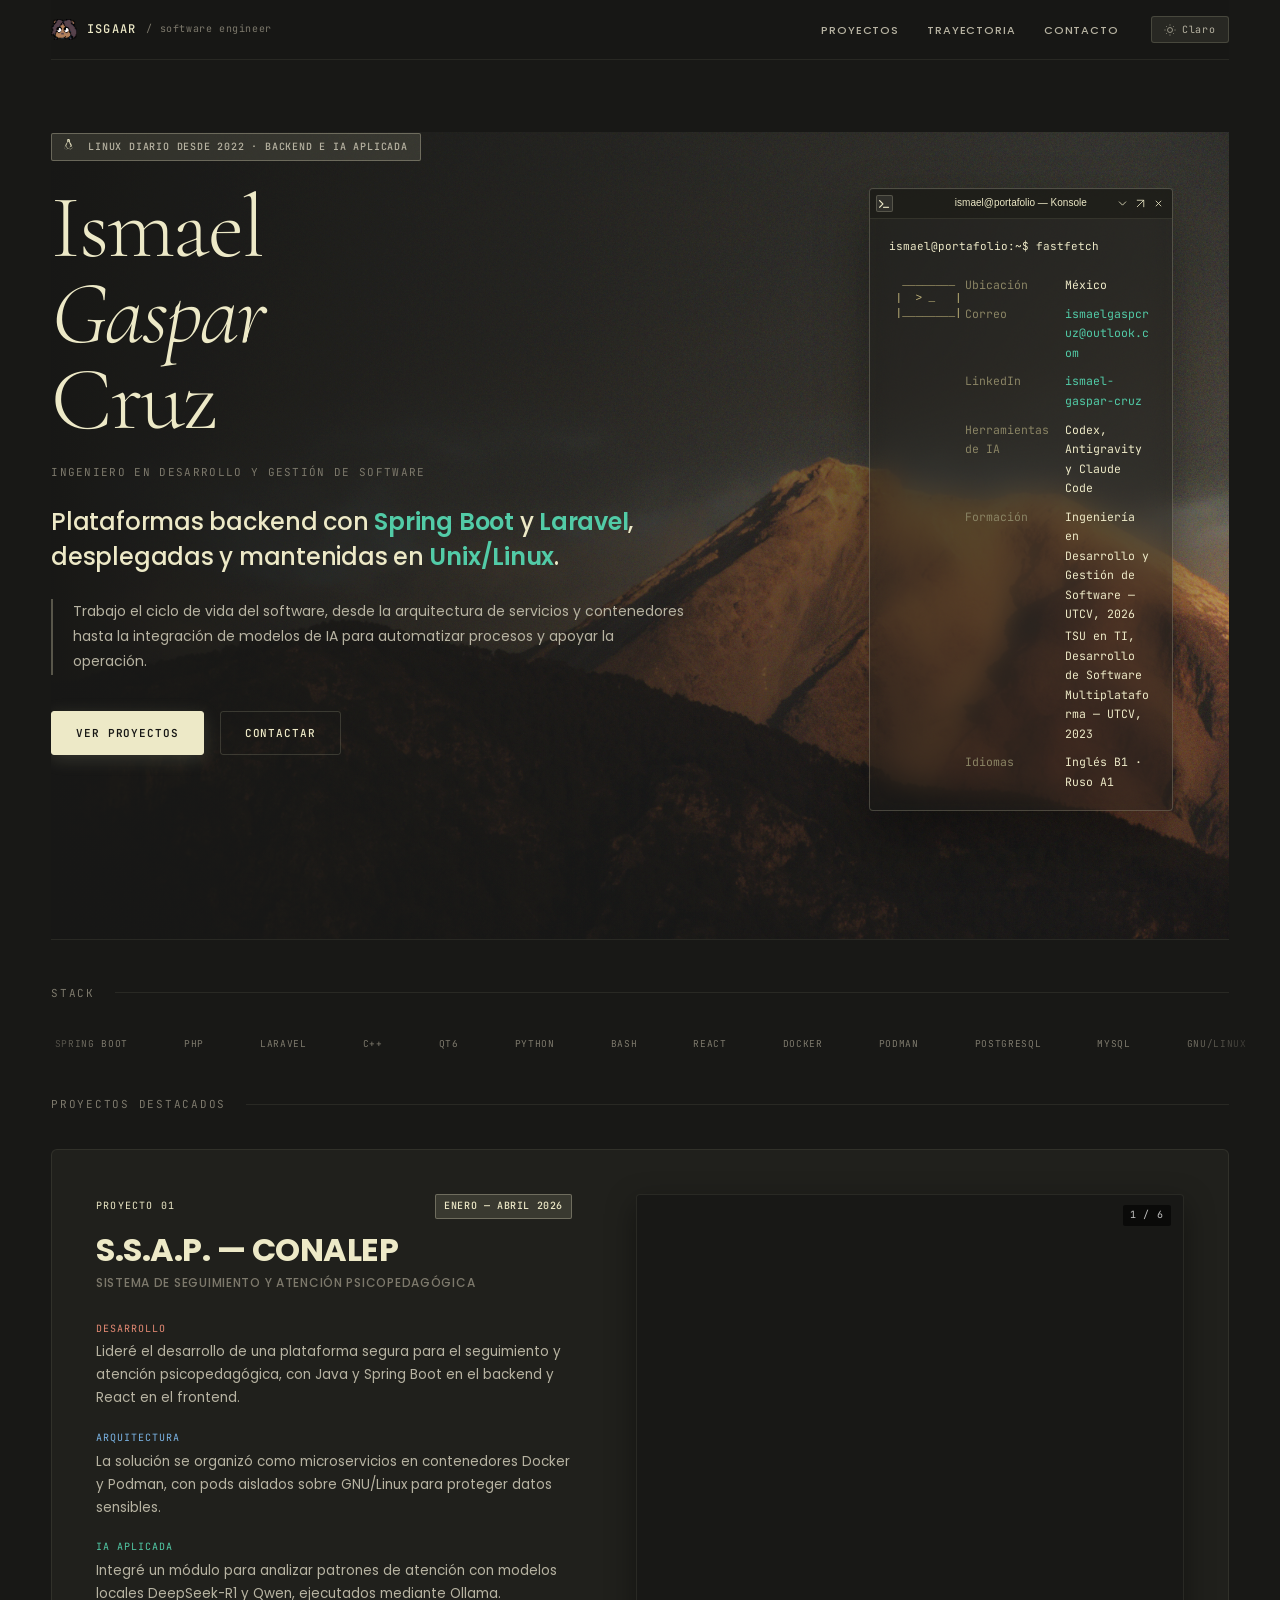
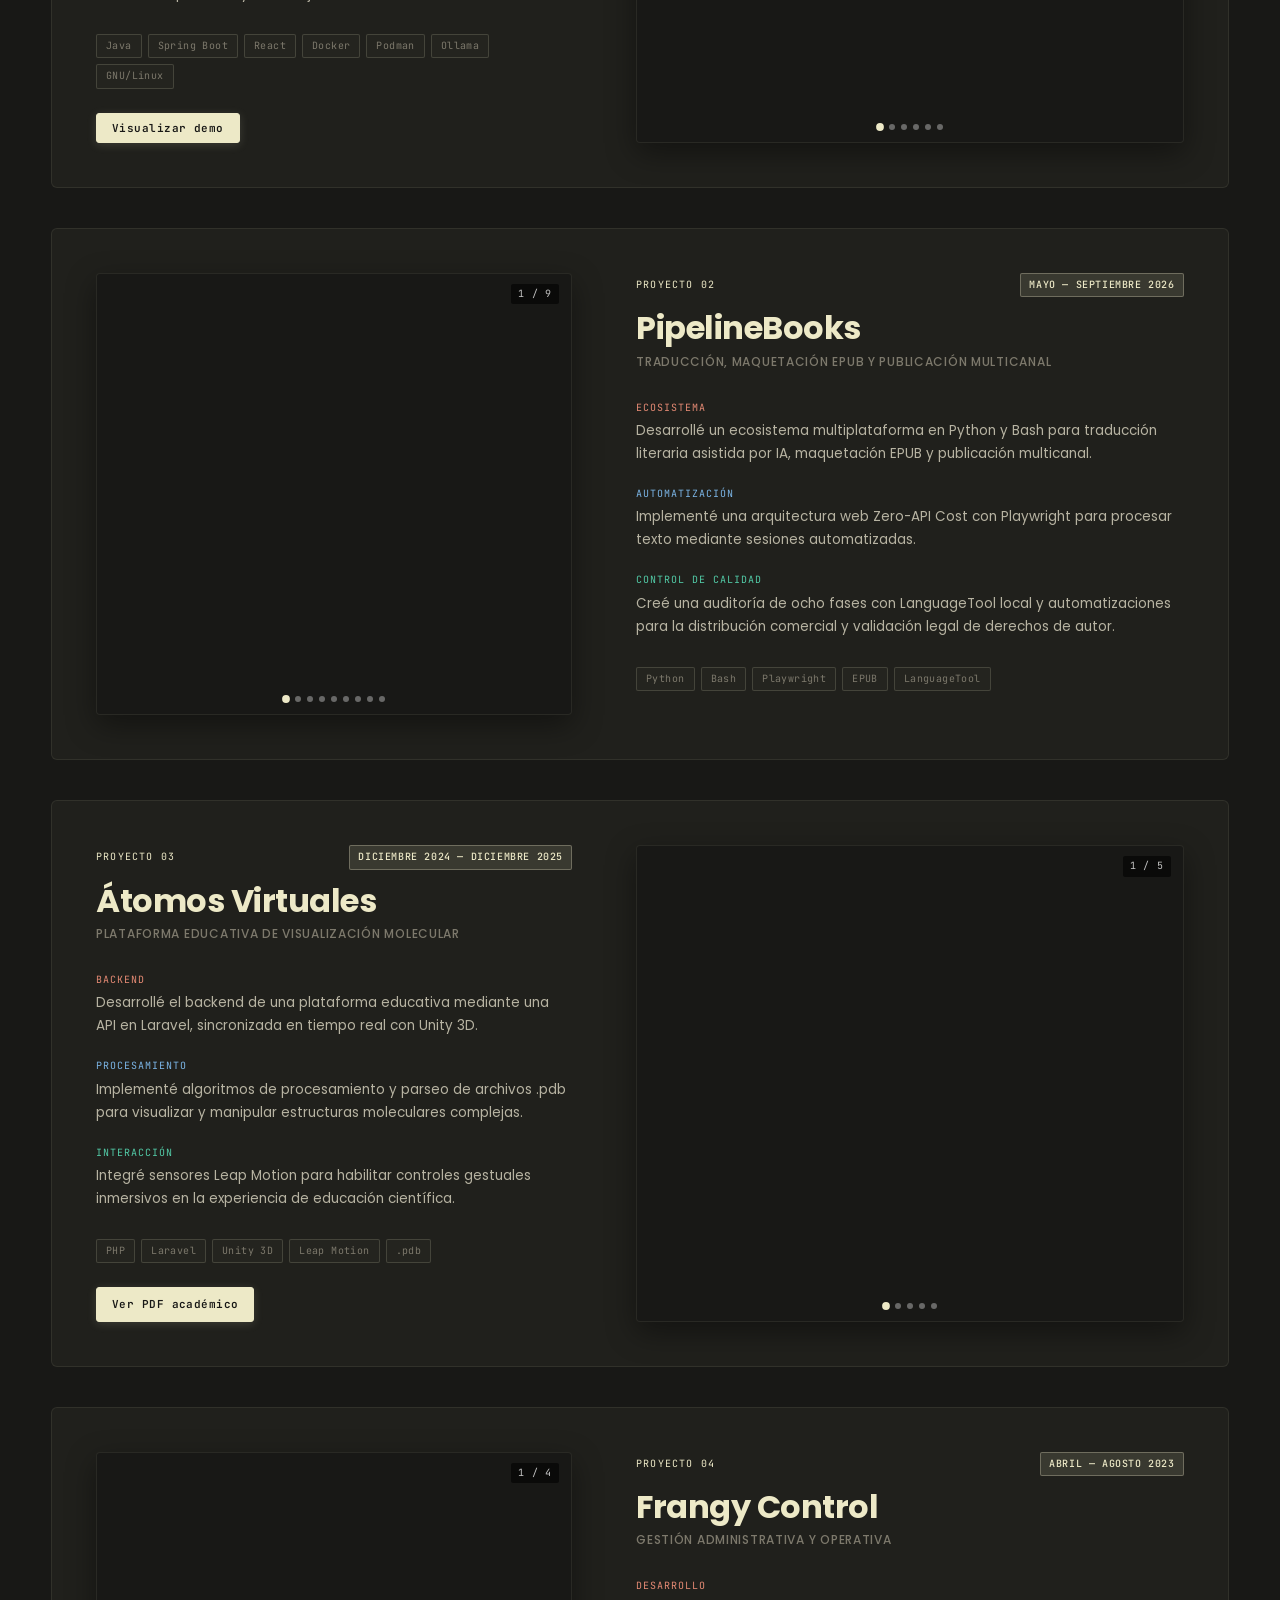
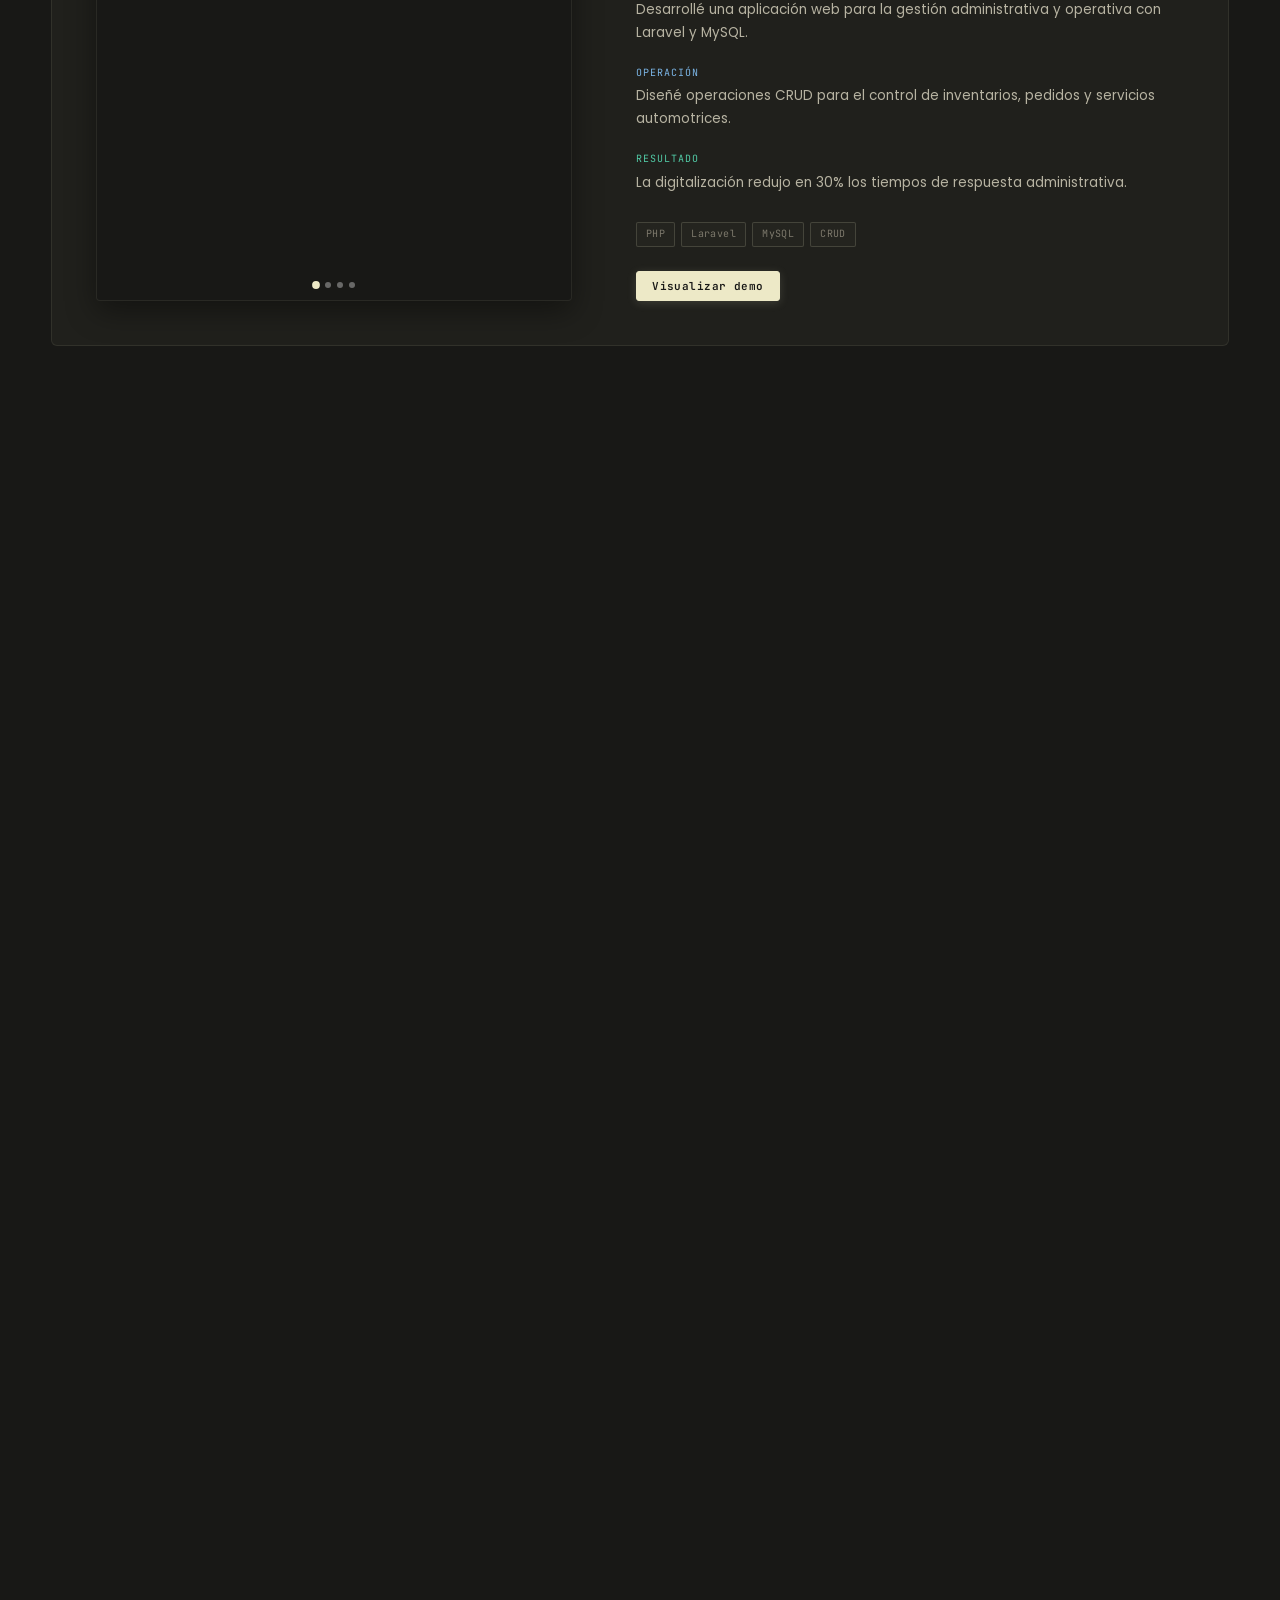
==== commit d623cba9: "feat(stack): incorporar C++ y Qt6 al carrusel tecnológico - Añade items para C++ (devicon-cplusplus-" ====
--- a/index.html
+++ b/index.html
@@ -76,6 +76,8 @@
         <div class="stack-item"><i class="devicon-spring-plain colored"></i><span>Spring Boot</span></div>
         <div class="stack-item"><i class="devicon-php-plain colored"></i><span>PHP</span></div>
         <div class="stack-item"><i class="devicon-laravel-plain colored"></i><span>Laravel</span></div>
+        <div class="stack-item"><i class="devicon-cplusplus-plain colored"></i><span>C++</span></div>
+        <div class="stack-item"><i class="devicon-qt-original colored"></i><span>Qt6</span></div>
         <div class="stack-item"><i class="devicon-python-plain colored"></i><span>Python</span></div>
         <div class="stack-item"><i class="devicon-bash-plain"></i><span>Bash</span></div>
         <div class="stack-item"><i class="devicon-react-original colored"></i><span>React</span></div>
@@ -89,6 +91,8 @@
         <div class="stack-item" aria-hidden="true"><i class="devicon-spring-plain colored"></i><span>Spring Boot</span></div>
         <div class="stack-item" aria-hidden="true"><i class="devicon-php-plain colored"></i><span>PHP</span></div>
         <div class="stack-item" aria-hidden="true"><i class="devicon-laravel-plain colored"></i><span>Laravel</span></div>
+        <div class="stack-item" aria-hidden="true"><i class="devicon-cplusplus-plain colored"></i><span>C++</span></div>
+        <div class="stack-item" aria-hidden="true"><i class="devicon-qt-original colored"></i><span>Qt6</span></div>
         <div class="stack-item" aria-hidden="true"><i class="devicon-python-plain colored"></i><span>Python</span></div>
         <div class="stack-item" aria-hidden="true"><i class="devicon-bash-plain"></i><span>Bash</span></div>
         <div class="stack-item" aria-hidden="true"><i class="devicon-react-original colored"></i><span>React</span></div>
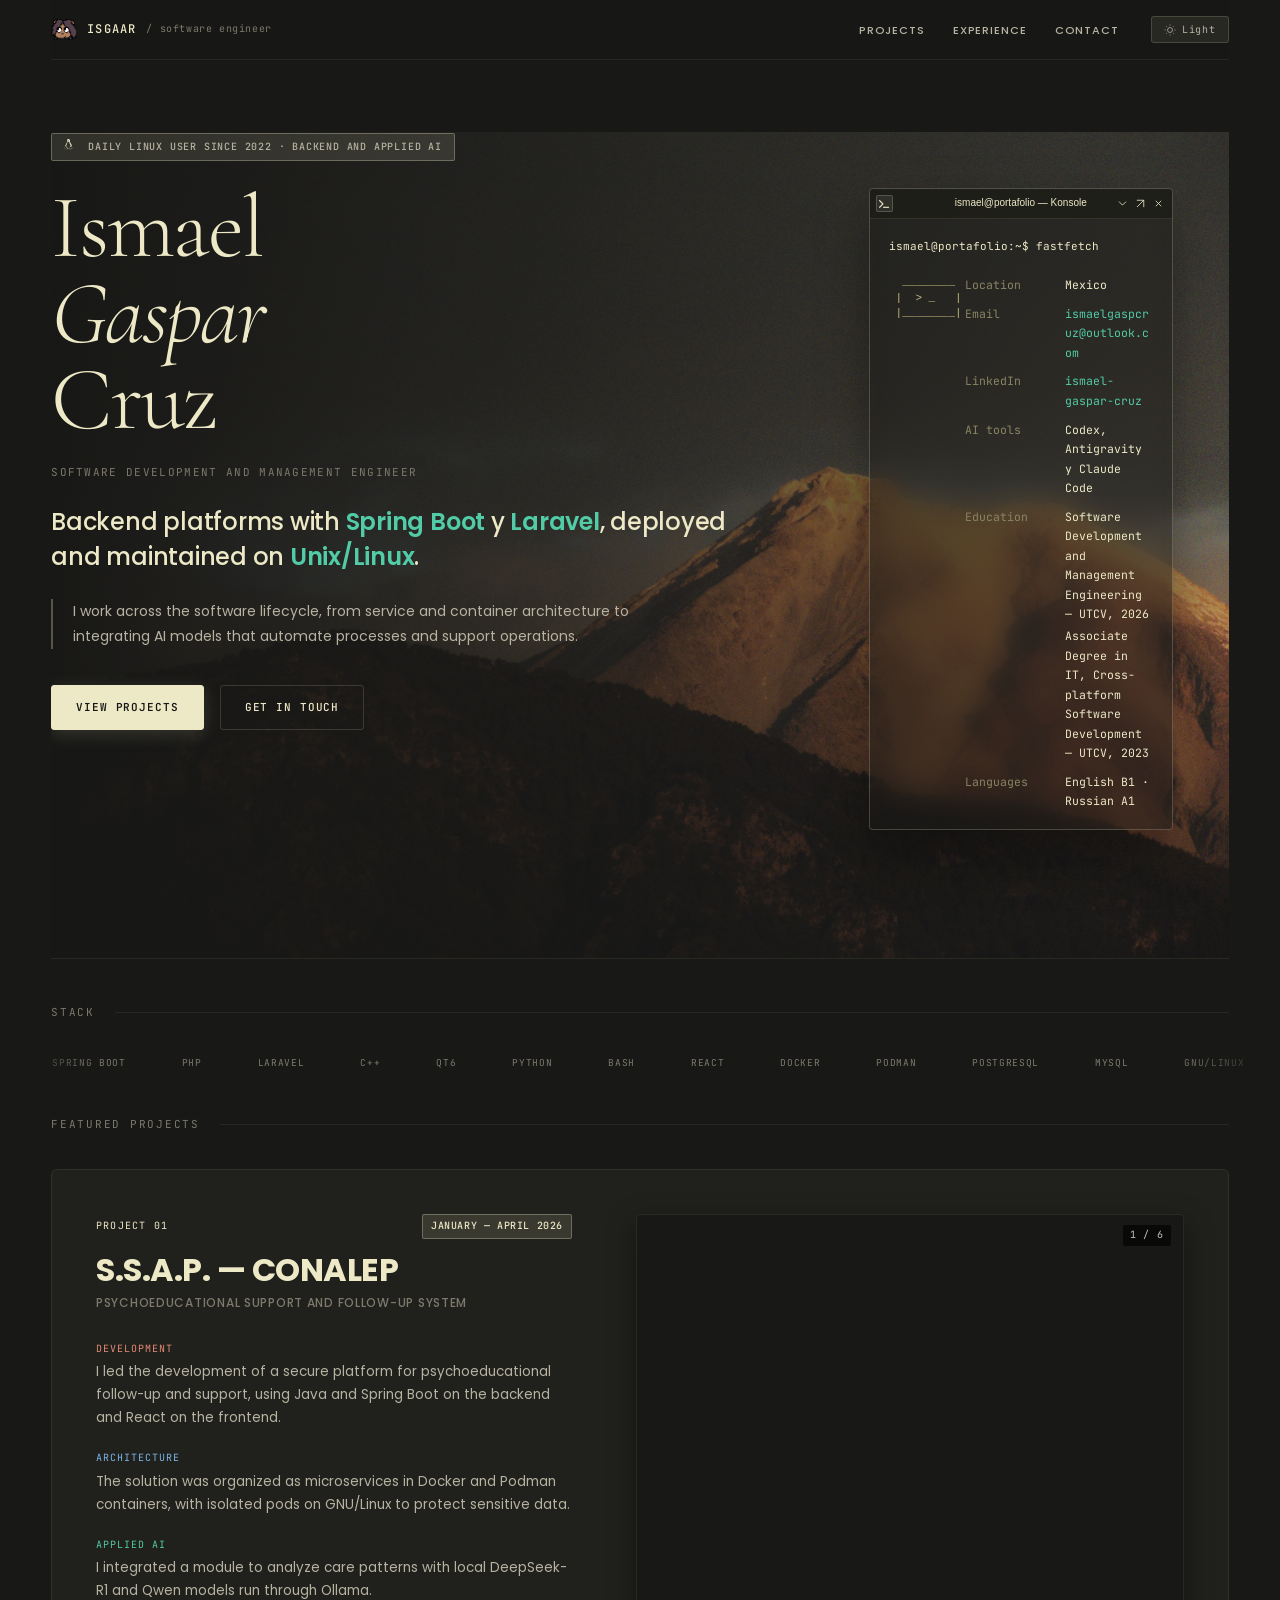
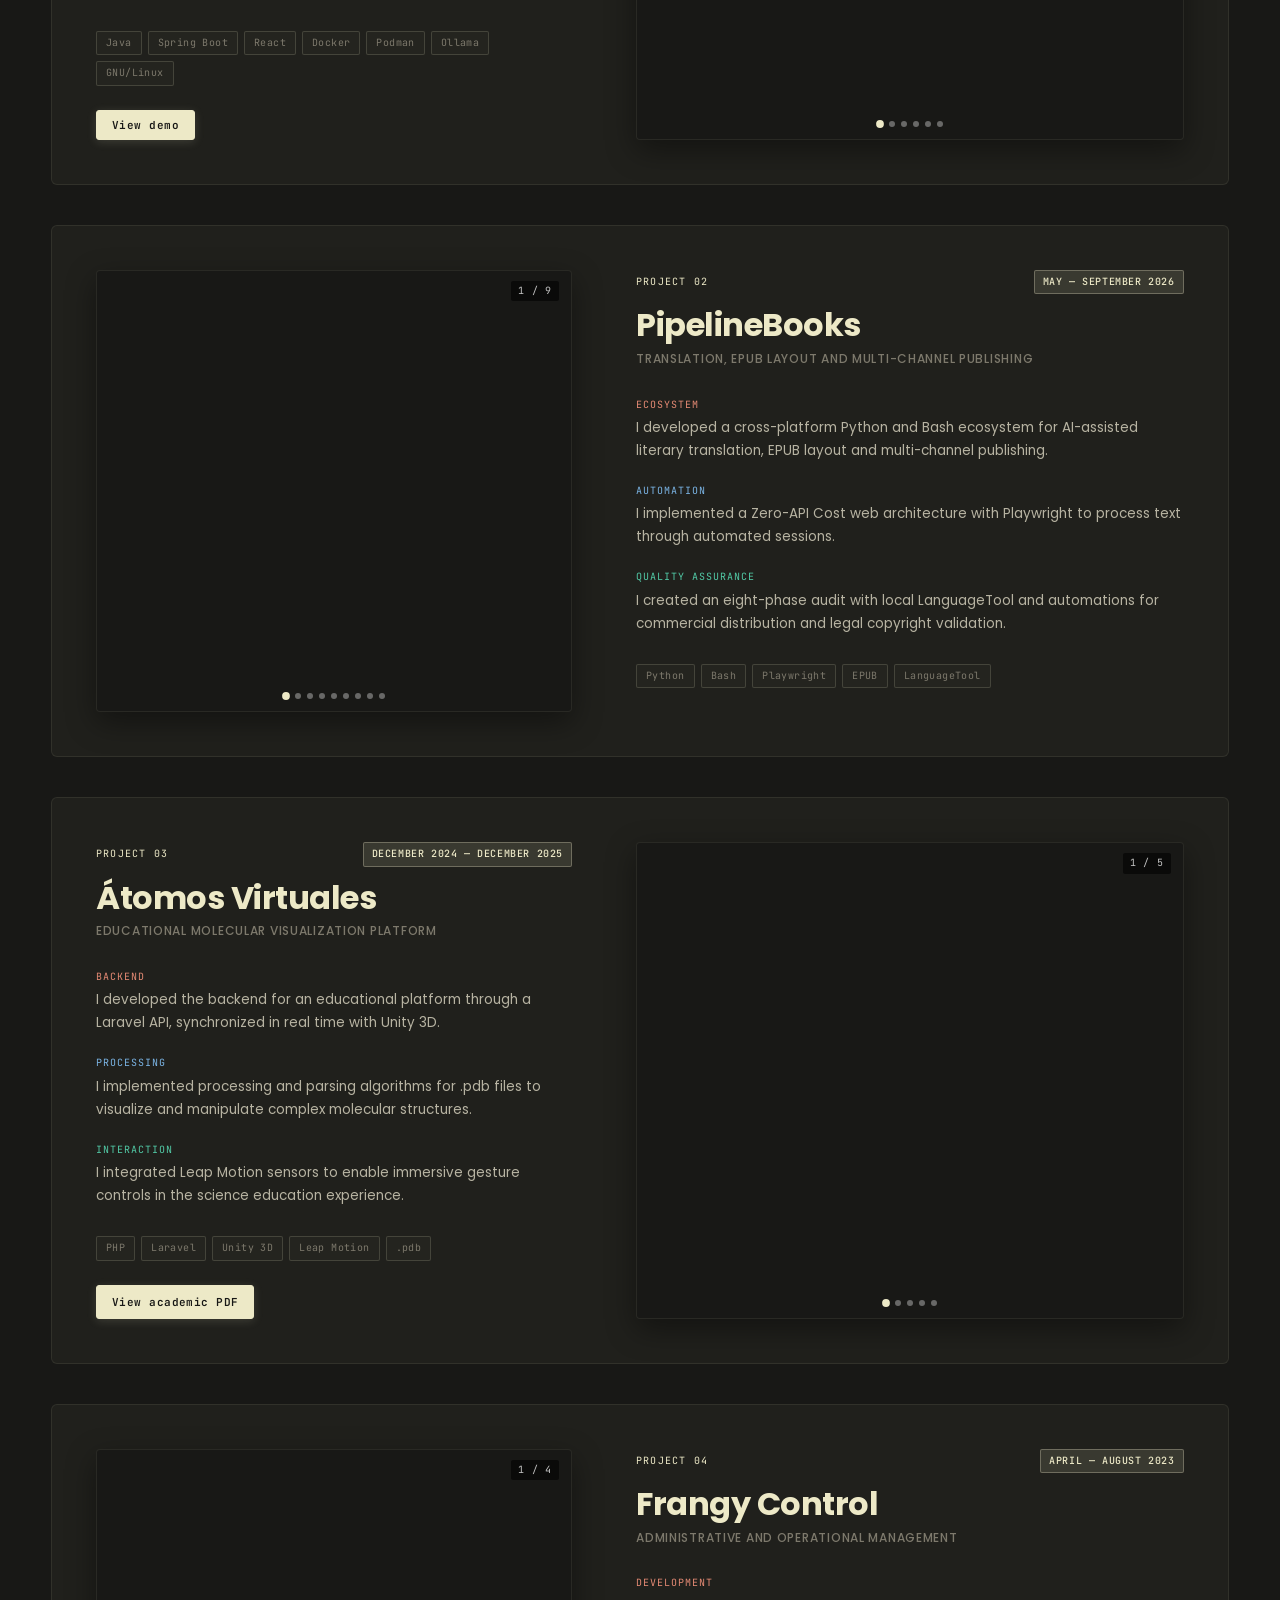
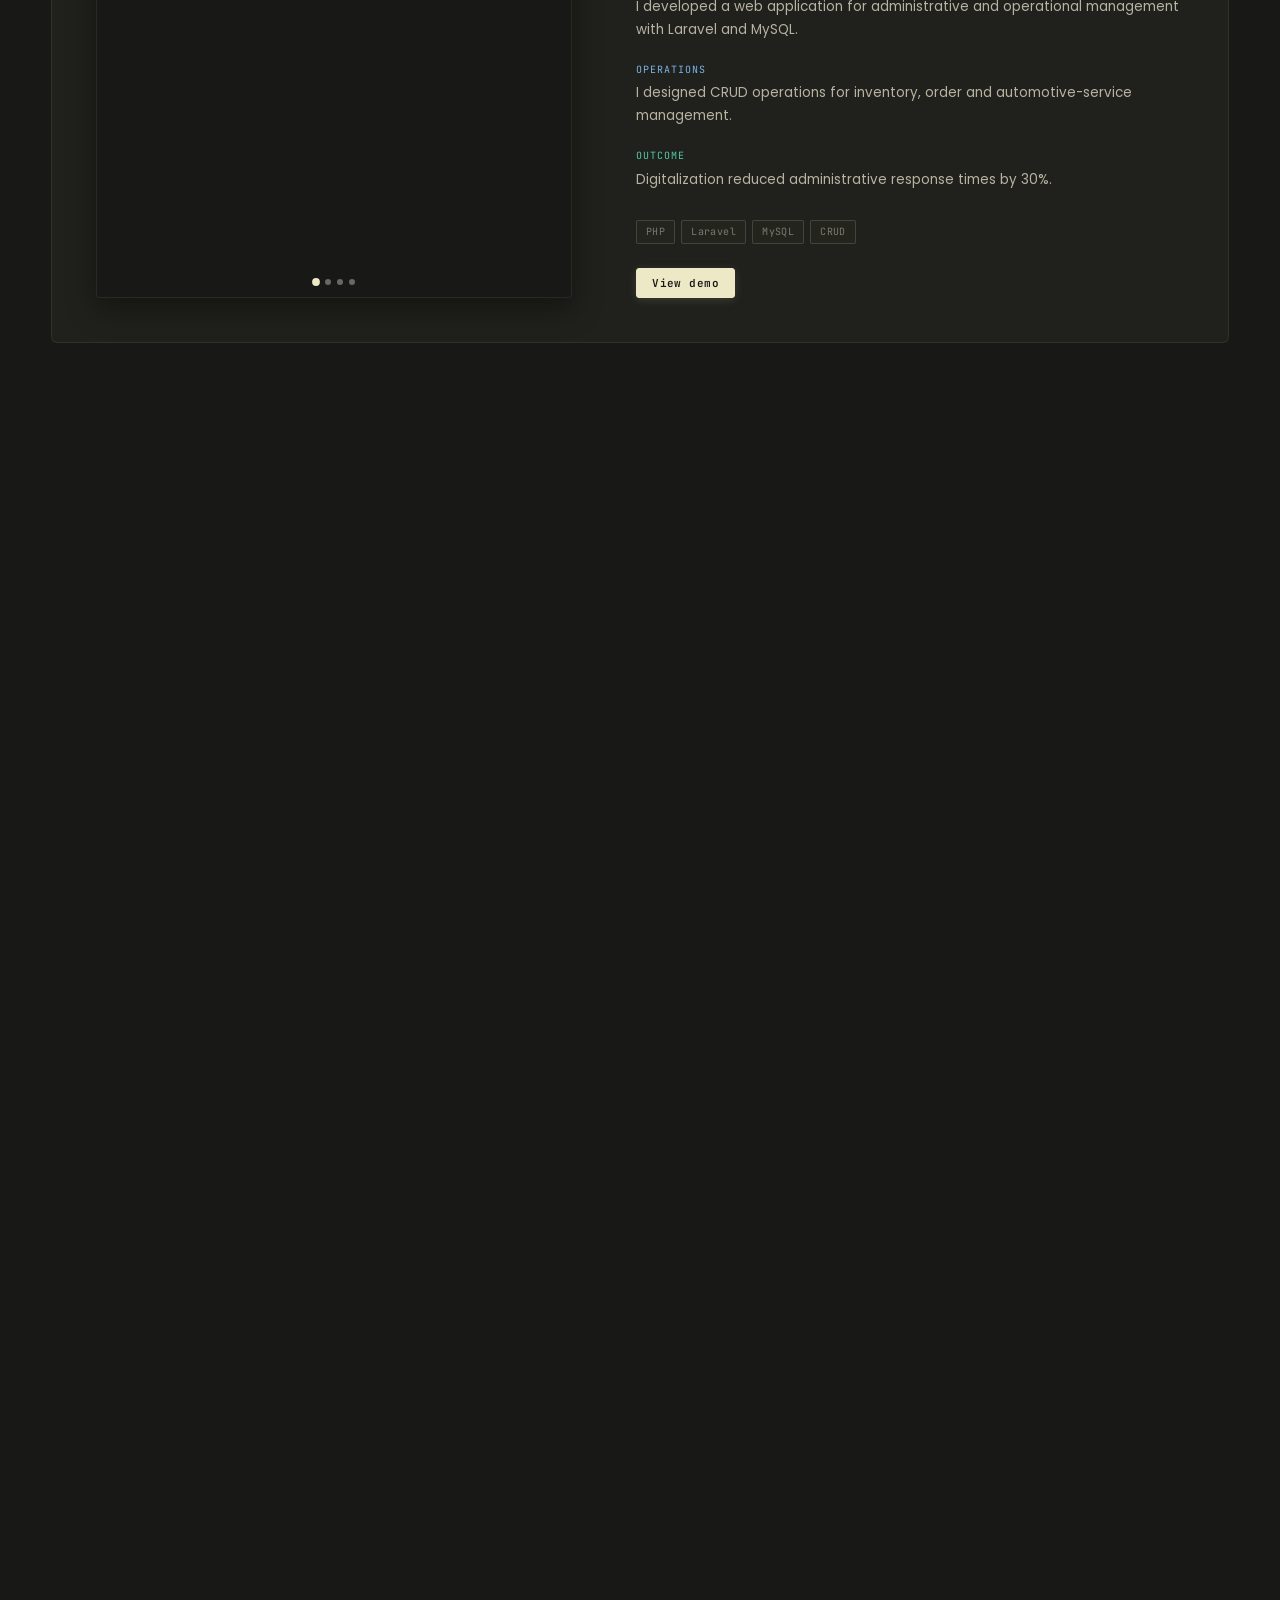
==== commit 3418f824: "feat(i18n): detectar idioma del navegador Incorpora traducción automática español/inglés para el por" ====
--- a/index.html
+++ b/index.html
@@ -14,6 +14,7 @@
   <link rel="stylesheet" href="https://cdnjs.cloudflare.com/ajax/libs/font-awesome/6.7.2/css/all.min.css" referrerpolicy="no-referrer">
   <link rel="stylesheet" href="https://cdn.jsdelivr.net/gh/devicons/devicon@latest/devicon.min.css">
   <link rel="stylesheet" href="./css/main.css">
+  <script defer src="./js/i18n.js"></script>
   <script defer src="./js/theme.js"></script>
   <script defer src="./js/slideshow.js"></script>
   <script defer src="./js/viewport-performance.js"></script>
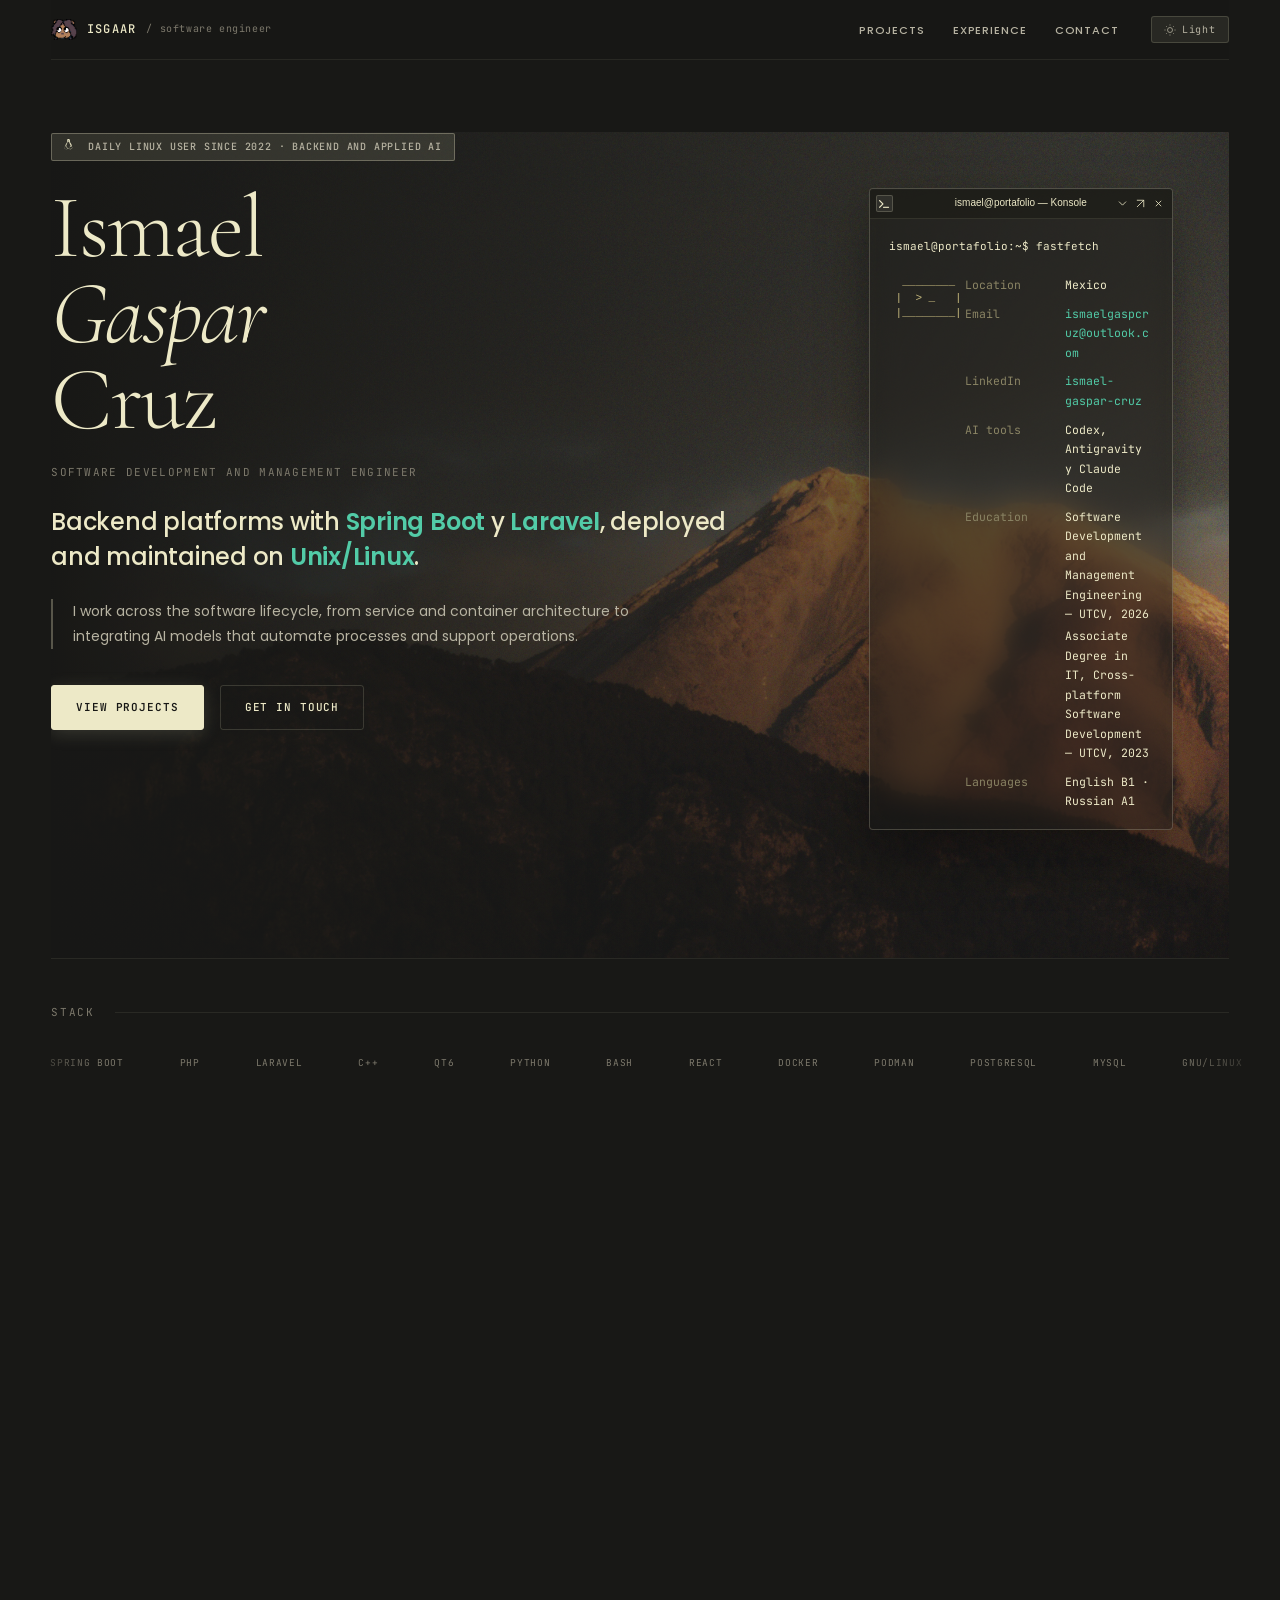
==== commit a1428385: "Actualiza DopamineFM a Dopamina: streaming LAN, stack Rust/Kotlin y capturas" ====
--- a/index.html
+++ b/index.html
@@ -142,7 +142,7 @@
         <div class="personal-project-grid">
           <article class="personal-project reveal"><div class="personal-project-copy"><span class="cs-number-tag">Herramienta GNU/Linux</span><h2>KdeVoid</h2><p>Script de automatización para preparar una instalación de KDE Plasma en Void Linux: paquetes esenciales, ajustes de energía y configuración inicial del entorno.</p><div class="tech-row"><span class="tech-tag">Shell</span><span class="tech-tag">Void Linux</span><span class="tech-tag">KDE Plasma</span><span class="tech-tag">XBPS</span></div><a href="https://github.com/isgaar/KdeVoid" target="_blank" rel="noopener" class="proj-github-link">Ver repositorio</a></div><div class="project-video-frame"><video controls preload="none" poster="./src/linux-tools/linuxtools-screenshot.png"><source src="./src/kdevoid/voidinstaller.mp4" type="video/mp4">Tu navegador no admite video HTML5.</video></div></article>
           <article class="personal-project reveal" id="linuxtools"><div class="personal-project-copy"><span class="cs-number-tag">Herramienta GNU/Linux</span><h2>linux-tools</h2><p>Suite de scripts para ajustes de sistema, compatibilidad de mandos en Wine/Proton y configuración de audio con PipeWire y WirePlumber en entornos Fedora y Gentoo.</p><div class="tech-row"><span class="tech-tag">Bash</span><span class="tech-tag">PipeWire</span><span class="tech-tag">WirePlumber</span><span class="tech-tag">systemd</span><span class="tech-tag">udev</span></div><a href="https://github.com/isgaar/linuxtools" target="_blank" rel="noopener" class="proj-github-link">Ver repositorio</a></div><div class="slideshow-wrap" data-slideshow="linuxtools" data-project="linux-tools" aria-label="Capturas de linux-tools"><div class="slide-track" id="track-linuxtools"></div><div class="slide-overlay"><span class="slide-overlay-text">Ampliar captura</span></div><div class="slide-dots" id="dots-linuxtools"></div><div class="slide-counter" id="counter-linuxtools"></div></div></article>
-          <article class="personal-project reveal" id="dopaminefm"><span class="cs-number-tag">Aplicación local-first</span><h2>DopamineFM</h2><p>Radio virtual para una biblioteca musical local. Integra ingesta y deduplicación de audio, clasificación de música y un servidor de transmisión construido con FastAPI.</p><div class="tech-row"><span class="tech-tag">Python</span><span class="tech-tag">FastAPI</span><span class="tech-tag">FFmpeg</span><span class="tech-tag">Chromaprint</span><span class="tech-tag">SQLite</span></div><a href="https://github.com/isgaar/dopaminefm" target="_blank" rel="noopener" class="proj-github-link">Ver repositorio</a><figure class="project-cover"><img src="./src/dopaminefm/dopaminefm-cover.jpg" loading="lazy" decoding="async" alt="Portada de DopamineFM"><figcaption>Radio virtual y gestión de biblioteca local.</figcaption></figure></article>
+          <article class="personal-project reveal" id="dopamina"><span class="cs-number-tag">Streaming en red local</span><h2>Dopamina</h2><p>Servicio de streaming musical para red local (LAN). Un servidor en FastAPI indexa la biblioteca y transmite audio sin pérdida a clientes nativos: app Android en Kotlin con motor DSP en Rust, cliente de escritorio en Qt6 con núcleo en Rust y consola web de administración.</p><div class="tech-row"><span class="tech-tag">Python</span><span class="tech-tag">FastAPI</span><span class="tech-tag">Rust</span><span class="tech-tag">Kotlin</span><span class="tech-tag">Android Studio</span><span class="tech-tag">Jetpack Compose</span><span class="tech-tag">C++ / Qt6</span><span class="tech-tag">FFmpeg</span><span class="tech-tag">SQLite</span></div><a href="https://github.com/isgaar/dopaminefm" target="_blank" rel="noopener" class="proj-github-link">Ver repositorio</a><div class="slideshow-wrap" data-slideshow="dopamina" data-project="Dopamina" aria-label="Capturas de Dopamina"><div class="slide-track" id="track-dopamina"></div><div class="slide-overlay"><span class="slide-overlay-text">Ampliar captura</span></div><div class="slide-dots" id="dots-dopamina"></div><div class="slide-counter" id="counter-dopamina"></div></div></article>
           <article class="personal-project reveal"><span class="cs-number-tag">Prototipo 3D</span><h2>Simulador Molecular</h2><p>Visor interactivo de archivos PDB con representaciones de estructuras moleculares. Funcionó como prueba de concepto para Átomos Virtuales.</p><div class="tech-row"><span class="tech-tag">Python</span><span class="tech-tag">HTML</span><span class="tech-tag">CSS</span><span class="tech-tag">PDB</span></div><div class="cs-actions"><button class="proj-demo-btn" data-demo-url="./demos/simulador-molecular.html" data-demo-title="Simulador Molecular 3D · Visor y parser PDB">Visualizar demo</button><a href="https://github.com/isgaar/SimuladorMolecular" target="_blank" rel="noopener" class="proj-github-link">Ver repositorio</a></div><div class="sim-project-images"><img src="./src/simulador-molecular/imagen.png" loading="lazy" decoding="async" alt="Vista molecular en representación de bastones"><img src="./src/simulador-molecular/imagen2.png" loading="lazy" decoding="async" alt="Vista molecular en representación de esferas"></div></article>
           <article class="personal-project personal-project-feature reveal" id="lumpy-core"><span class="cs-number-tag">En desarrollo</span><h2>Lumpy Core</h2><p>Core para multiservicios actualmente en desarrollo.</p></article>
         </div>
